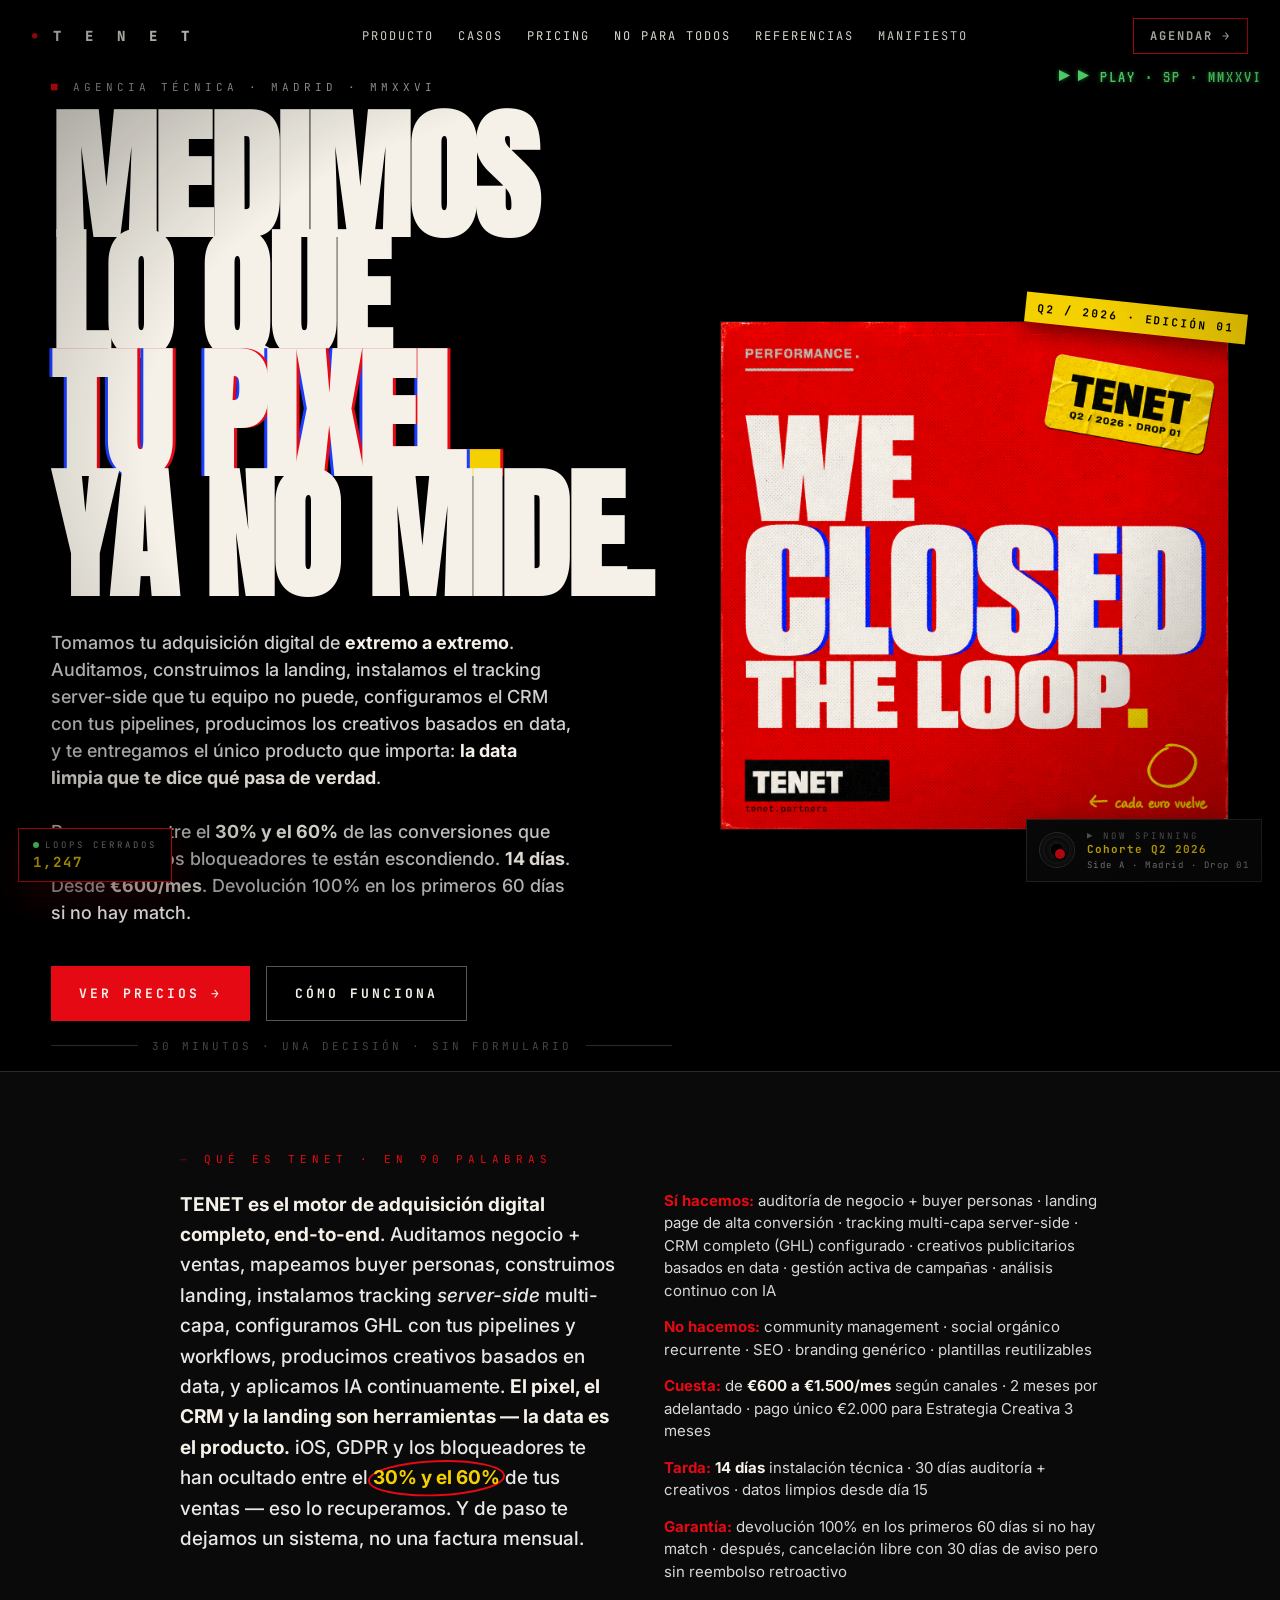
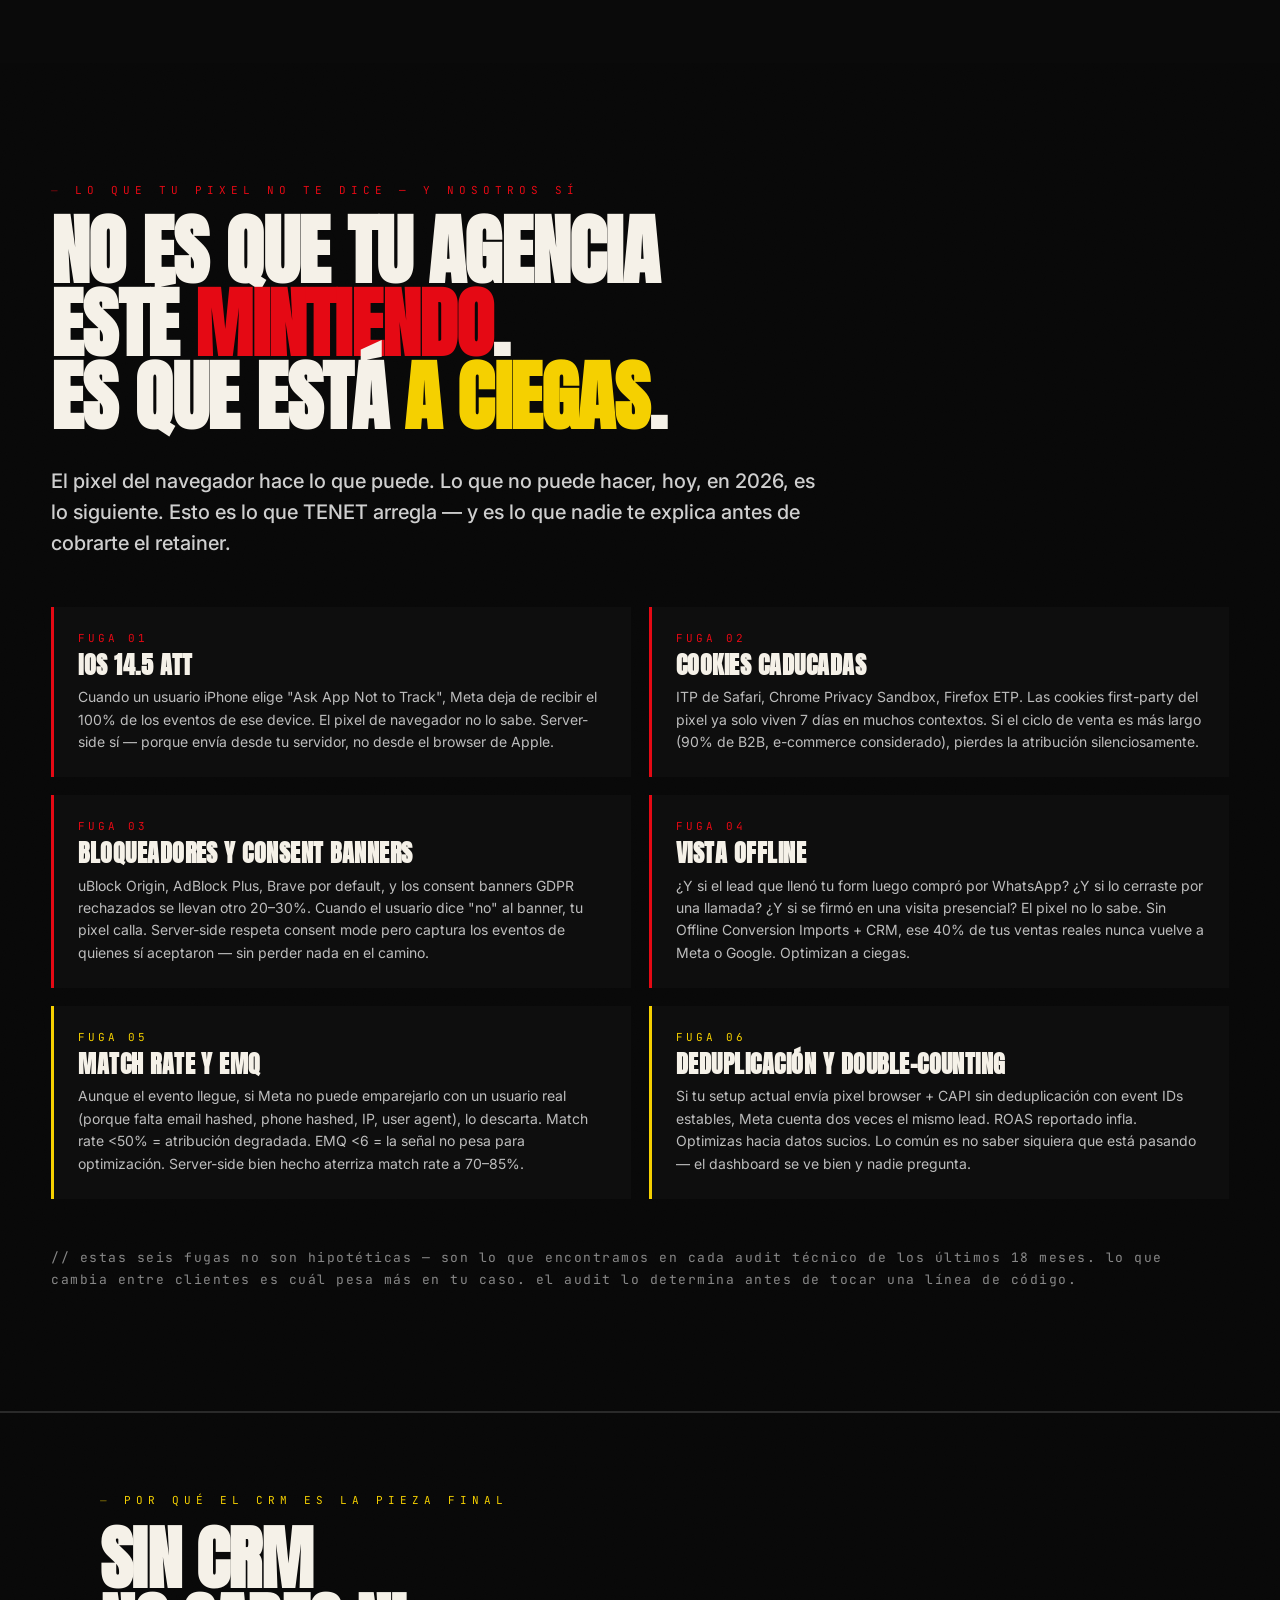
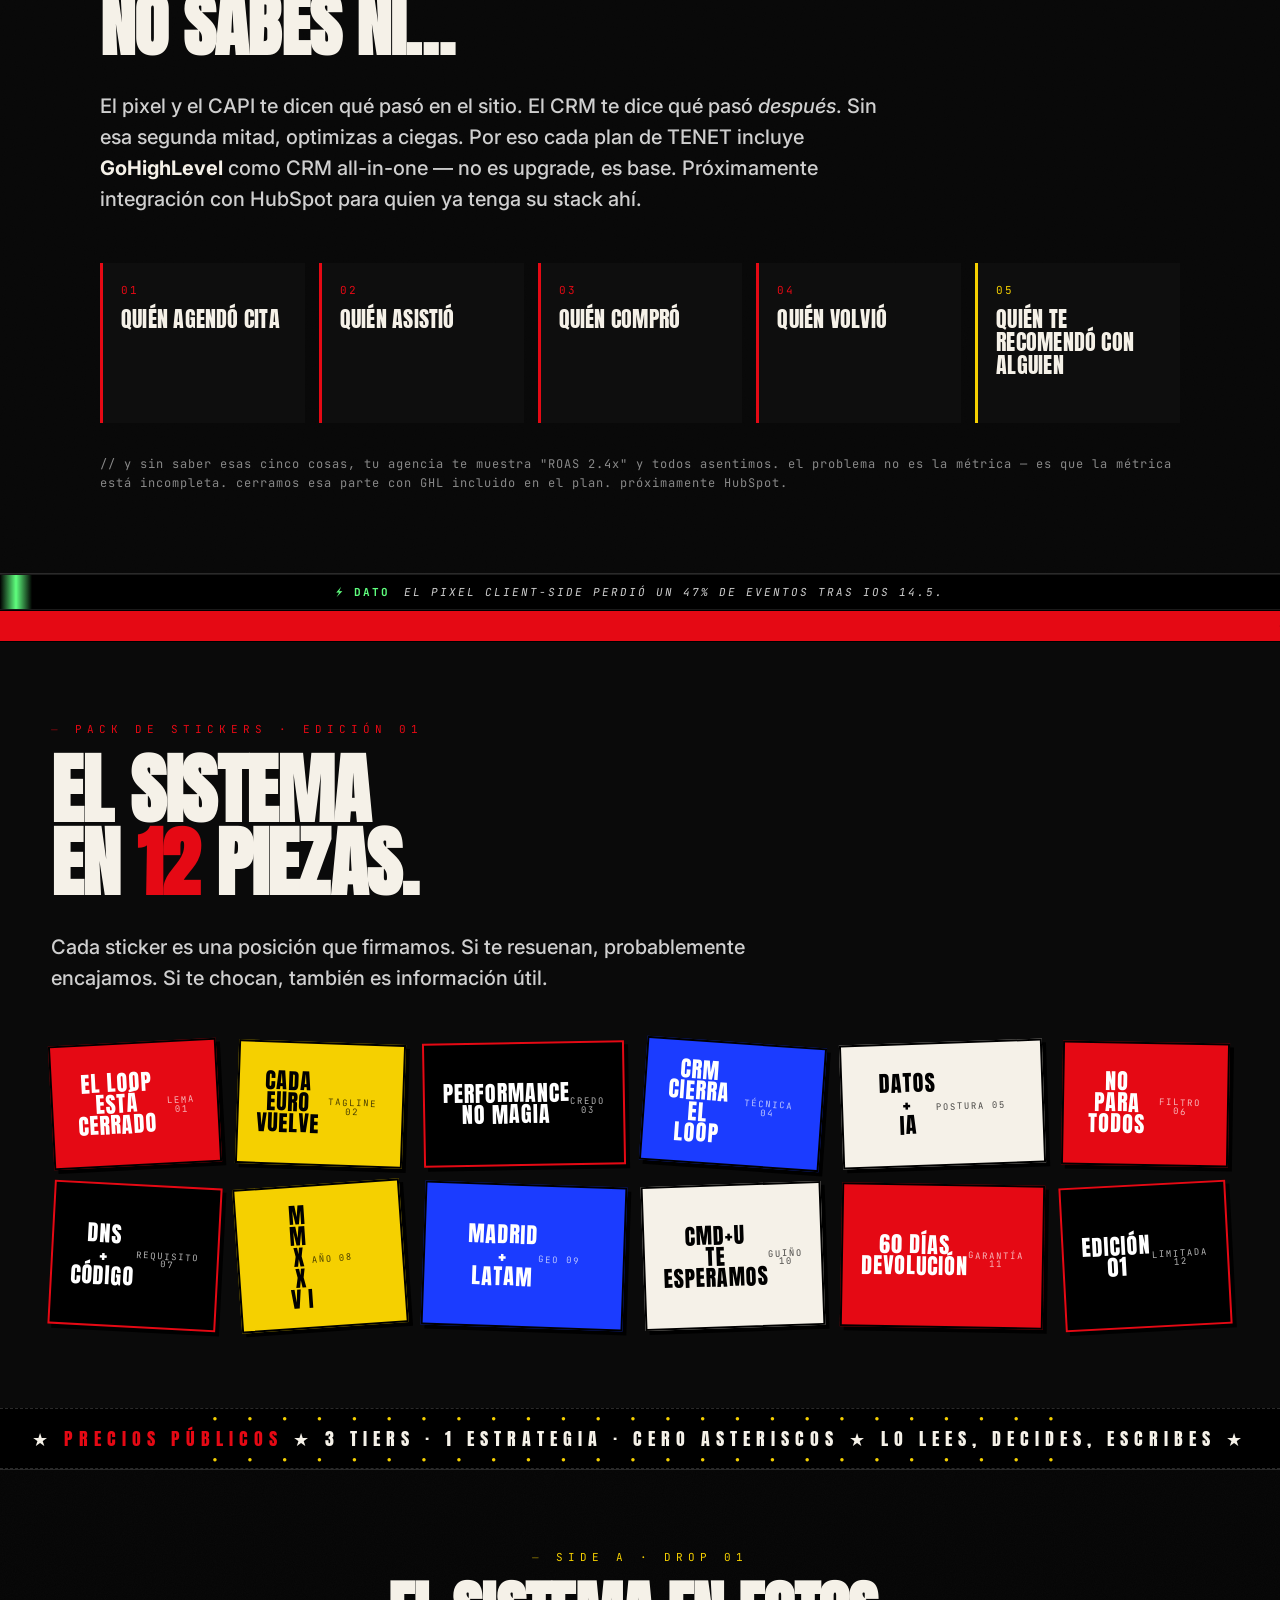
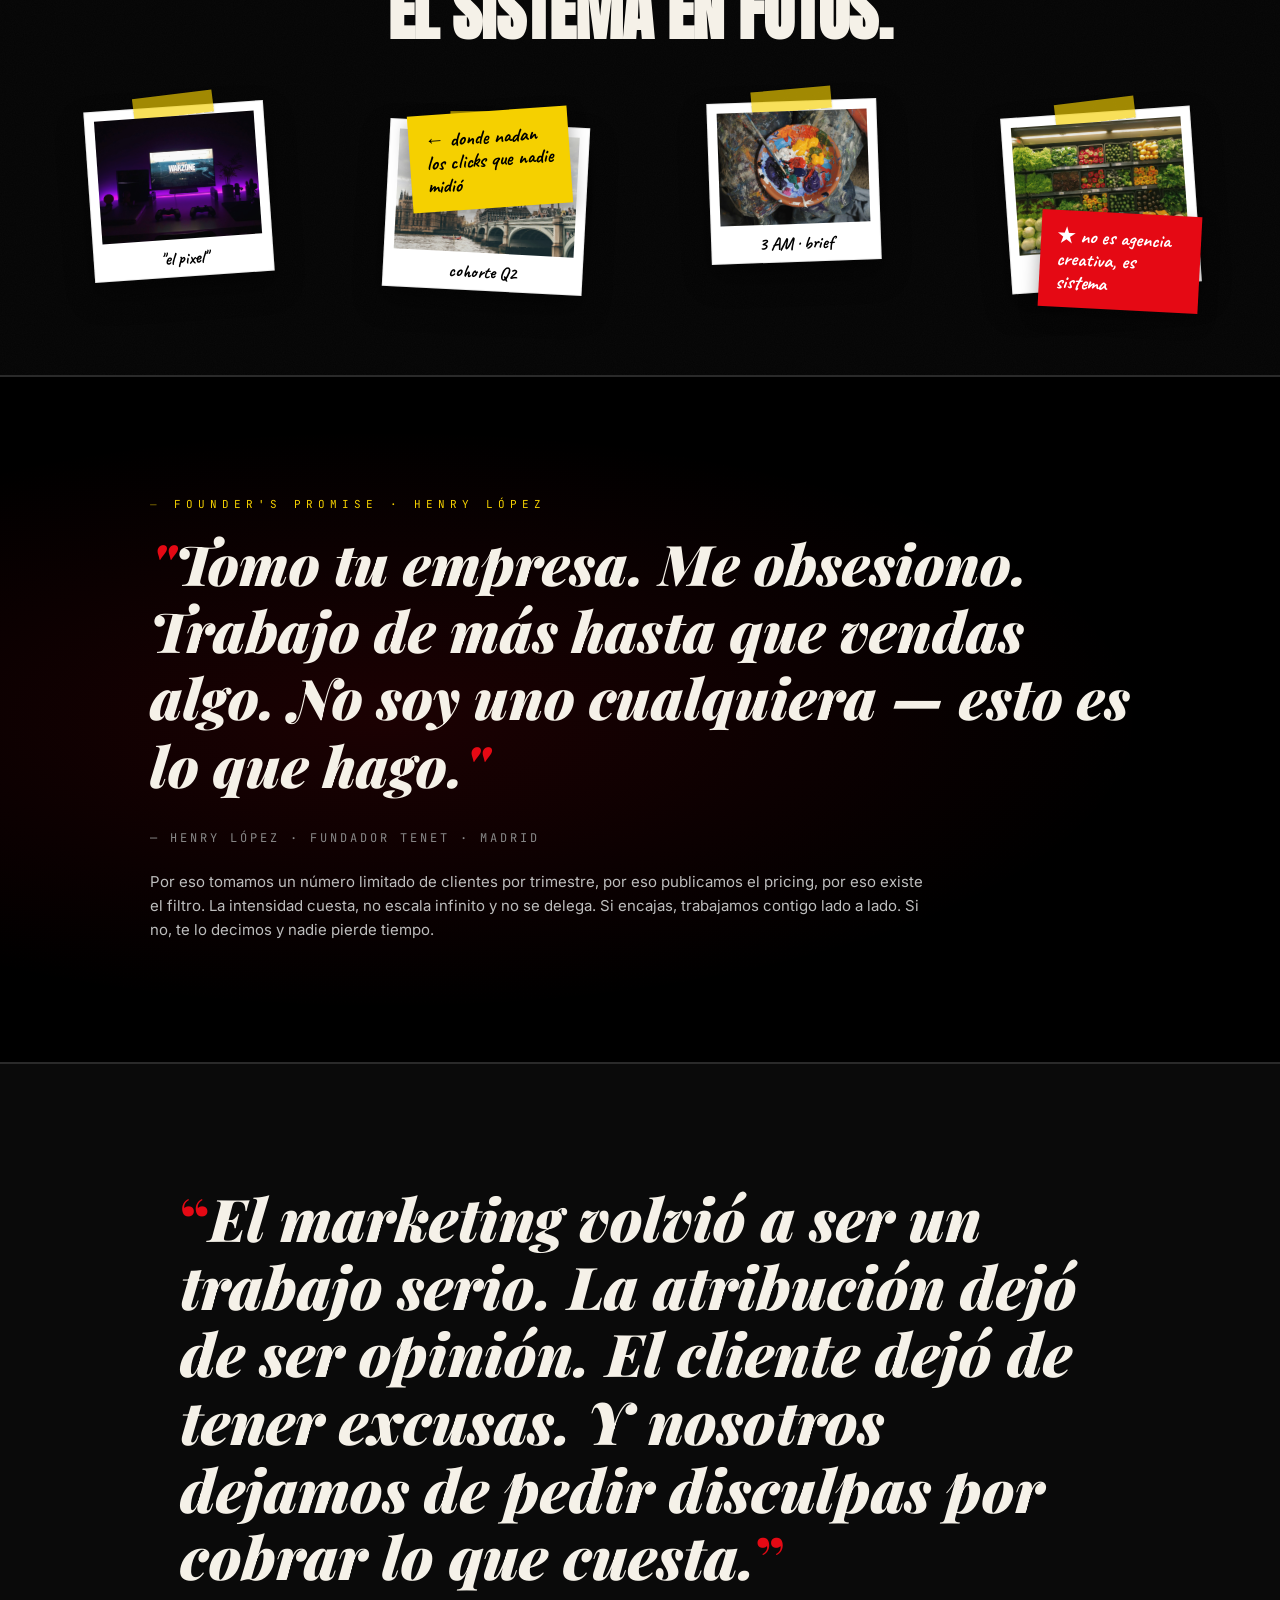
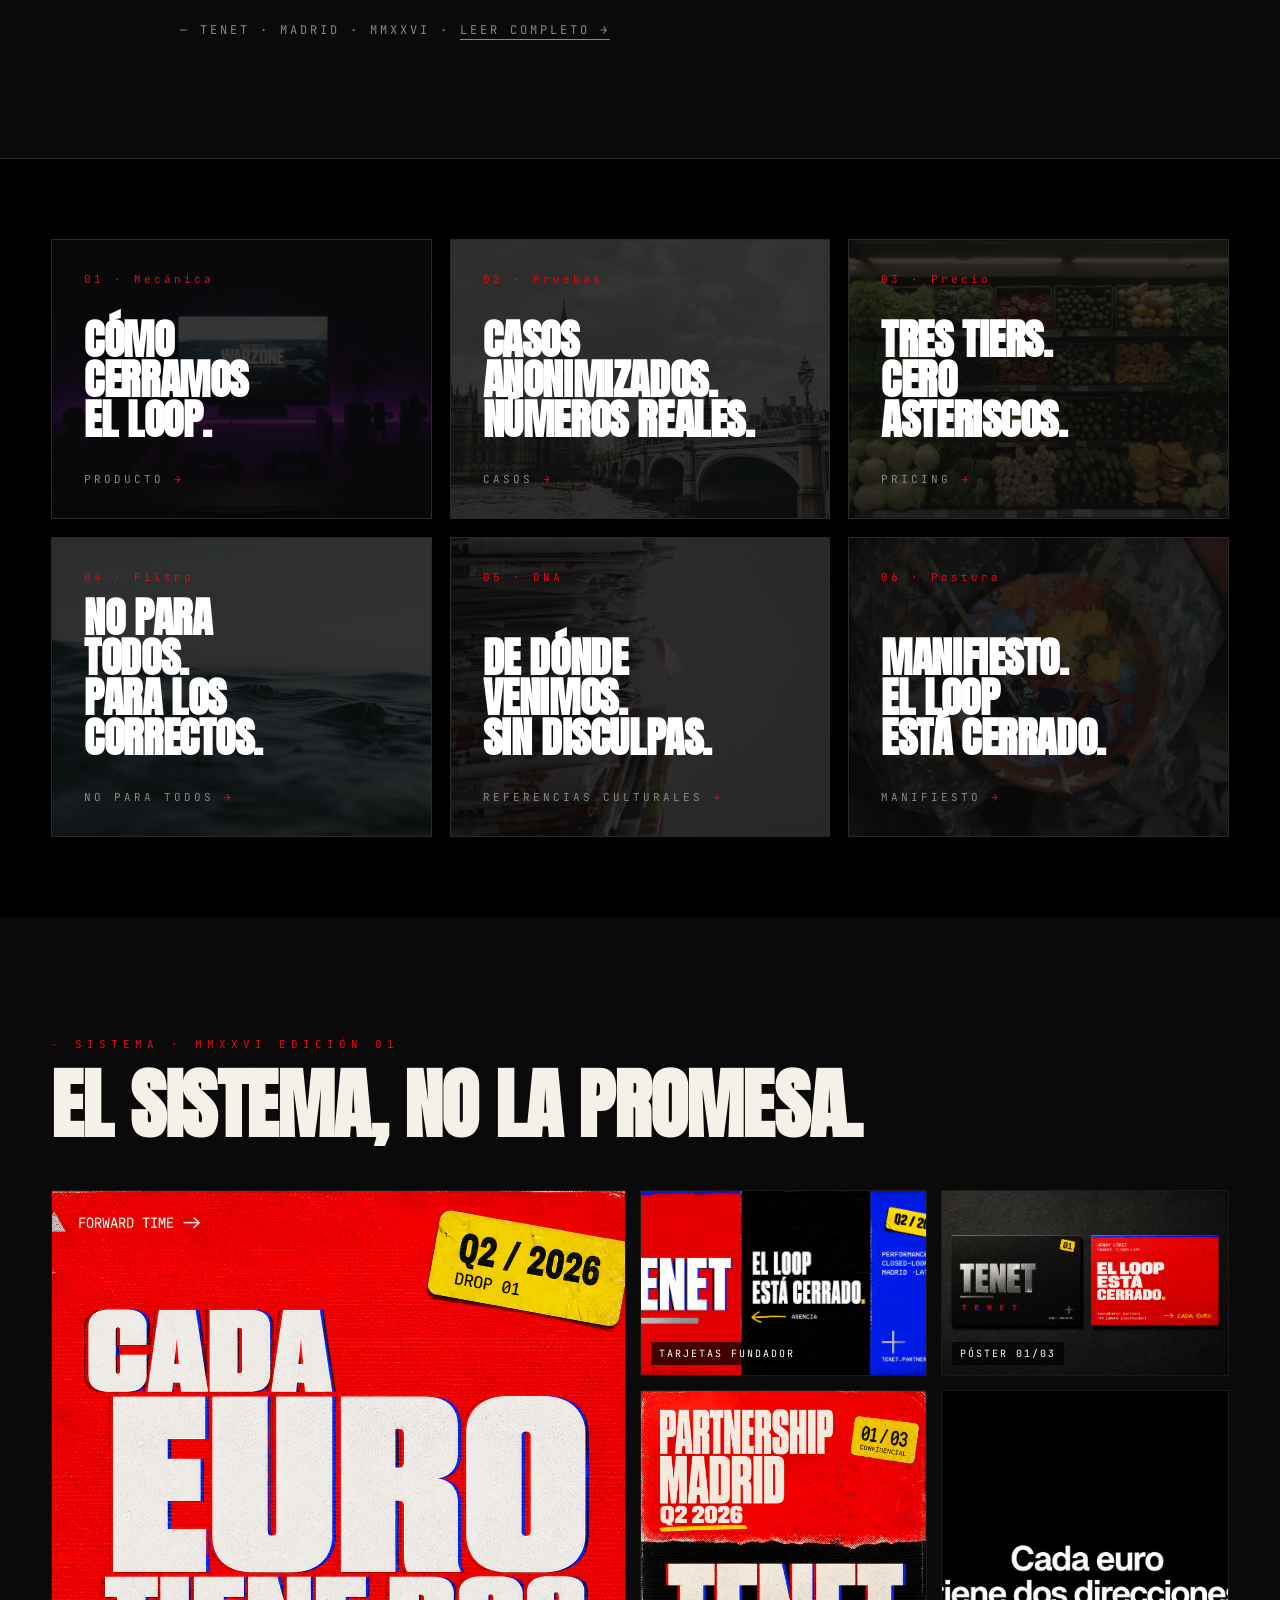
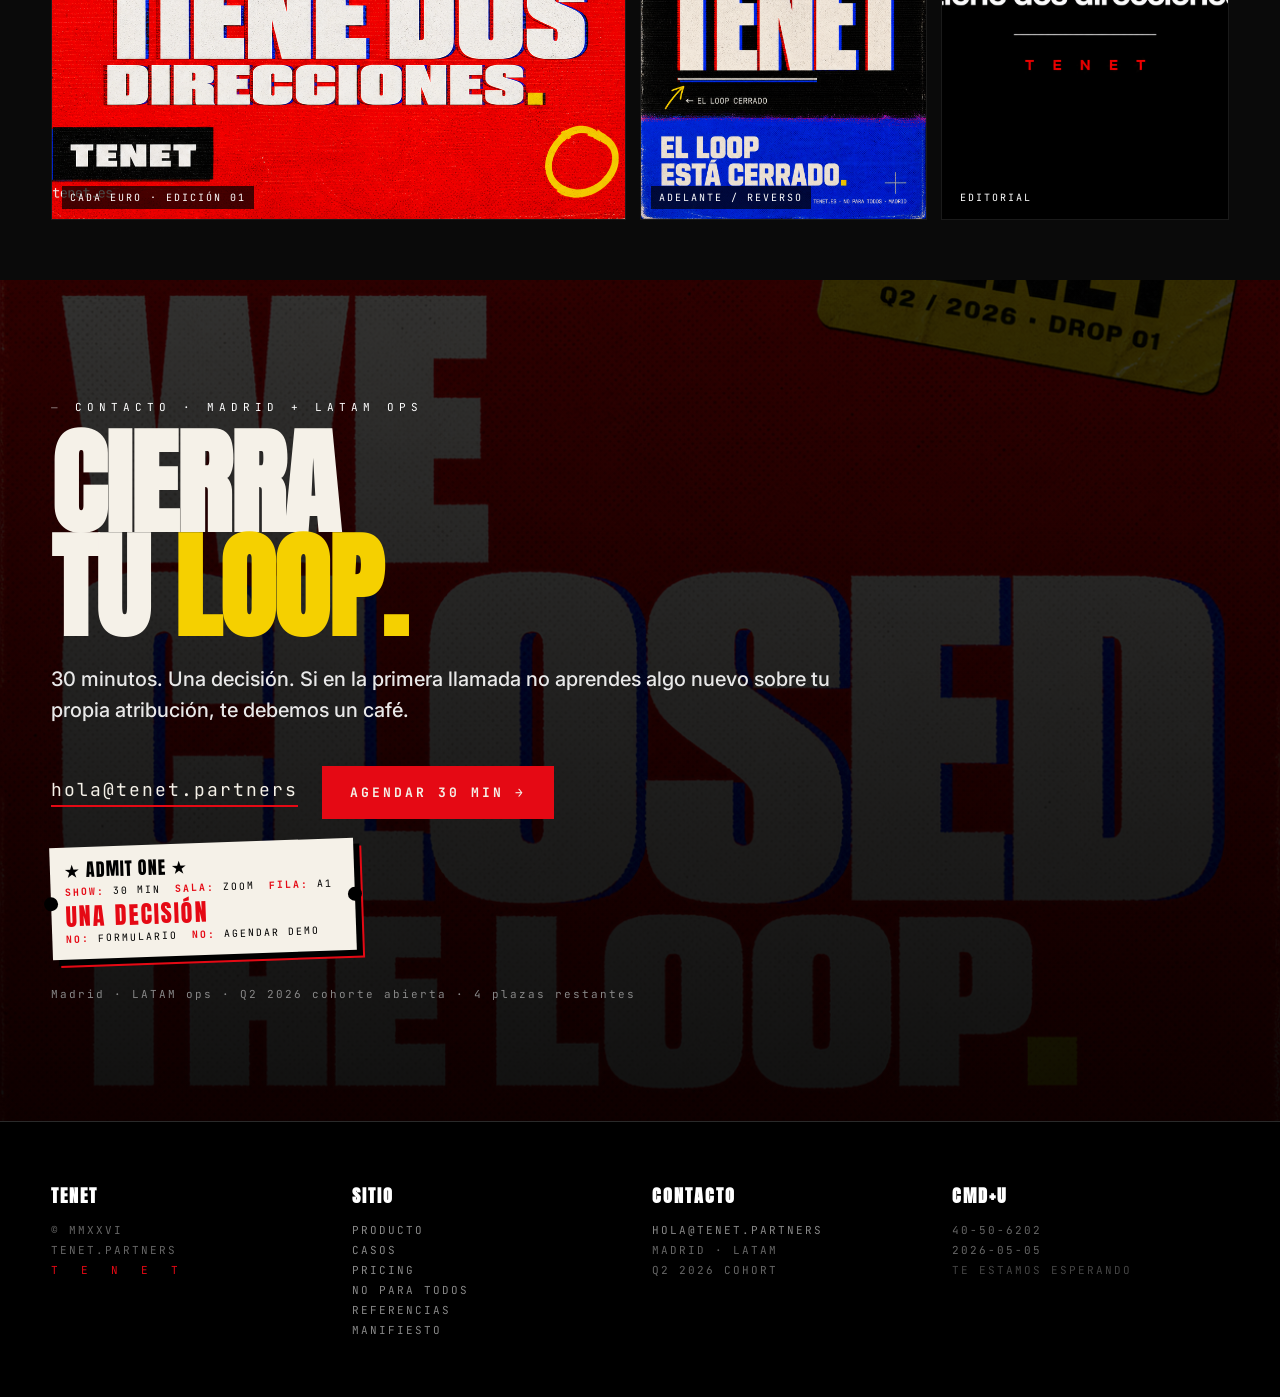
==== index.html @ 10d1af23 "voz de empresa = nosotros (la cita atribuida a Henry sigue en primera persona) Henry: 'the company d" ====
<!doctype html>
<!--
  ╔══════════════════════════════════════════════════════════════════╗
  ║  TENET · MMXXVI · PARTNERSHIP MADRID                             ║
  ║  S A T O R · A R E P O · T E N E T · O P E R A · R O T A S       ║
  ║  Performance marketing con atribución server-side.               ║
  ║  Si estás leyendo esto en view-source, ya entendiste.            ║
  ║  hola@tenet.partners                                             ║
  ╚══════════════════════════════════════════════════════════════════╝
-->
<html lang="es">
<head>
<meta charset="utf-8">
<meta name="viewport" content="width=device-width,initial-scale=1">
<title>TENET — Medimos lo que tu pixel ya no mide. Atribución server-side + CRM.</title>
<meta name="description" content="Agencia técnica de Madrid. Meta CAPI + Google Enhanced Conversions + CRM all-in-one (GoHighLevel incluido) para recuperar el 30-60% de conversiones perdidas. Desde €600/mes. 14 días. Devolución 60 días.">
<meta property="og:title" content="TENET — El loop está cerrado.">
<meta property="og:image" content="assets/img/hero-we-closed-the-loop.png">
<link rel="icon" type="image/svg+xml" href="assets/favicon.svg">
<link rel="stylesheet" href="assets/site.css">
<link rel="preconnect" href="https://fonts.googleapis.com">
<link href="https://fonts.googleapis.com/css2?family=Caveat:wght@700&display=swap" rel="stylesheet">
</head>
<body class="vhs">

<div class="vhs-tag">▶ PLAY · SP · MMXXVI</div>

<nav class="nav">
  <a href="/" class="brand">T E N E T</a>
  <ul>
    <li><a href="producto.html">Producto</a></li>
    <li><a href="casos.html">Casos</a></li>
    <li><a href="pricing.html">Pricing</a></li>
    <li><a href="no-para-todos.html">No para todos</a></li>
    <li><a href="referencias.html">Referencias</a></li>
    <li><a href="manifiesto.html">Manifiesto</a></li>
  </ul>
  <a href="#contacto" class="cta">Agendar →</a>
</nav>

<!-- ─── hero ─── -->
<header class="hero" id="top">
  <div class="stack">
    <div>
      <div class="kick">Agencia técnica · Madrid · MMXXVI</div>
      <h1>
        <span class="word">MEDIMOS</span>
        <span class="word">LO QUE</span>
        <span class="word shift">TU&nbsp;PIXEL<span class="stop">.</span></span>
        <span class="word">YA NO MIDE.</span>
      </h1>
      <p class="promise">
        Tomamos tu adquisición digital de <b>extremo a extremo</b>. Auditamos, construimos la landing, instalamos el tracking server-side que tu equipo no puede, configuramos el CRM con tus pipelines, producimos los creativos basados en data, y te entregamos el único producto que importa: <b>la data limpia que te dice qué pasa de verdad</b>.
        <br><br>
        Recuperas entre el <b>30% y el 60%</b> de las conversiones que iOS, GDPR y los bloqueadores te están escondiendo. <b>14 días</b>. Desde <b>€600/mes</b>. Devolución 100% en los primeros 60 días si no hay match.
      </p>
      <div class="ctaRow">
        <a href="pricing.html" class="btn red">Ver precios →</a>
        <a href="producto.html" class="btn ghost">Cómo funciona</a>
      </div>
      <div class="divider-loop">30 minutos · Una decisión · Sin formulario</div>
    </div>
    <div class="visual">
      <img src="assets/img/hero-we-closed-the-loop.png" alt="WE CLOSED THE LOOP — TENET poster">
      <div class="stamp">Q2 / 2026 · EDICIÓN 01</div>
    </div>
  </div>
</header>

<!-- ─── Qué es TENET (loud + clear) ─── -->
<section style="background:#0a0a0a;padding:80px 32px;border-top:1px solid var(--line)">
  <div class="wrap" style="max-width:920px">
    <div class="eyebrow">Qué es TENET · en 90 palabras</div>
    <div style="display:grid;grid-template-columns:1fr 1fr;gap:48px;margin-top:24px">
      <div>
        <p style="font-size:19px;line-height:1.6;color:#e8e8e8;font-weight:500">
          <strong style="color:var(--bone)">TENET es el motor de adquisición digital completo, end-to-end</strong>. Auditamos negocio + ventas, mapeamos buyer personas, construimos landing, instalamos tracking <em>server-side</em> multi-capa, configuramos GHL con tus pipelines y workflows, producimos creativos basados en data, y aplicamos IA continuamente. <strong style="color:var(--bone)">El pixel, el CRM y la landing son herramientas — la data es el producto.</strong> iOS, GDPR y los bloqueadores te han ocultado entre el <span class="annot"><strong style="color:var(--yellow);position:relative;z-index:2">30% y el 60%</strong><svg viewBox="0 0 200 60" preserveAspectRatio="none"><ellipse cx="100" cy="30" rx="92" ry="22" fill="none" stroke="#E50914" stroke-width="2.5" stroke-dasharray="0,0" style="filter:url(#rough)" transform="rotate(-2 100 30)"/></svg></span> de tus ventas — eso lo recuperamos. Y de paso te dejamos un sistema, no una factura mensual.
        </p>
      </div>
      <div>
        <ul style="list-style:none;display:flex;flex-direction:column;gap:14px;font-size:15px;line-height:1.5;color:#d8d8d8">
          <li><strong style="color:var(--red)">Sí hacemos:</strong> auditoría de negocio + buyer personas · landing page de alta conversión · tracking multi-capa server-side · CRM completo (GHL) configurado · creativos publicitarios basados en data · gestión activa de campañas · análisis continuo con IA</li>
          <li><strong style="color:var(--red)">No hacemos:</strong> community management · social orgánico recurrente · SEO · branding genérico · plantillas reutilizables</li>
          <li><strong style="color:var(--red)">Cuesta:</strong> de <strong style="color:var(--bone)">€600 a €1.500/mes</strong> según canales · 2 meses por adelantado · pago único €2.000 para Estrategia Creativa 3 meses</li>
          <li><strong style="color:var(--red)">Tarda:</strong> <strong style="color:var(--bone)">14 días</strong> instalación técnica · 30 días auditoría + creativos · datos limpios desde día 15</li>
          <li><strong style="color:var(--red)">Garantía:</strong> devolución 100% en los primeros 60 días si no hay match · después, cancelación libre con 30 días de aviso pero sin reembolso retroactivo</li>
        </ul>
      </div>
    </div>
  </div>
</section>

<!-- ─── Lo que tu pixel ya no te dice ─── -->
<section style="background:#0a0a0a;padding:120px 32px;border-bottom:1px solid var(--line);position:relative;overflow:hidden">
  <div style="position:absolute;inset:0;background:url('assets/textures/grain.svg') center/400px;opacity:.4;pointer-events:none"></div>
  <div class="wrap" style="position:relative;z-index:2;max-width:1180px">
    <div class="eyebrow">Lo que tu pixel no te dice — y nosotros sí</div>
    <h2 class="section-title">No es que tu agencia<br>esté <span class="r">mintiendo</span>.<br>Es que está <span class="y">a ciegas</span>.</h2>
    <p class="lede">El pixel del navegador hace lo que puede. Lo que no puede hacer, hoy, en 2026, es lo siguiente. Esto es lo que TENET arregla — y es lo que nadie te explica antes de cobrarte el retainer.</p>

    <div style="display:grid;grid-template-columns:repeat(2,1fr);gap:18px;margin-top:48px">

      <div style="background:#0e0e0e;border-left:3px solid var(--red);padding:24px;display:flex;flex-direction:column;gap:8px">
        <div class="mono" style="font-size:11px;color:var(--red);letter-spacing:3px">FUGA 01</div>
        <h3 style="font-family:'Anton',sans-serif;font-size:24px;text-transform:uppercase;letter-spacing:.02em;line-height:1.05">iOS 14.5 ATT</h3>
        <p style="font-size:14px;line-height:1.6;color:#bdbdbd">Cuando un usuario iPhone elige "Ask App Not to Track", Meta deja de recibir el 100% de los eventos de ese device. El pixel de navegador no lo sabe. Server-side sí — porque envía desde tu servidor, no desde el browser de Apple.</p>
      </div>

      <div style="background:#0e0e0e;border-left:3px solid var(--red);padding:24px;display:flex;flex-direction:column;gap:8px">
        <div class="mono" style="font-size:11px;color:var(--red);letter-spacing:3px">FUGA 02</div>
        <h3 style="font-family:'Anton',sans-serif;font-size:24px;text-transform:uppercase;letter-spacing:.02em;line-height:1.05">Cookies caducadas</h3>
        <p style="font-size:14px;line-height:1.6;color:#bdbdbd">ITP de Safari, Chrome Privacy Sandbox, Firefox ETP. Las cookies first-party del pixel ya solo viven 7 días en muchos contextos. Si el ciclo de venta es más largo (90% de B2B, e-commerce considerado), pierdes la atribución silenciosamente.</p>
      </div>

      <div style="background:#0e0e0e;border-left:3px solid var(--red);padding:24px;display:flex;flex-direction:column;gap:8px">
        <div class="mono" style="font-size:11px;color:var(--red);letter-spacing:3px">FUGA 03</div>
        <h3 style="font-family:'Anton',sans-serif;font-size:24px;text-transform:uppercase;letter-spacing:.02em;line-height:1.05">Bloqueadores y consent banners</h3>
        <p style="font-size:14px;line-height:1.6;color:#bdbdbd">uBlock Origin, AdBlock Plus, Brave por default, y los consent banners GDPR rechazados se llevan otro 20–30%. Cuando el usuario dice "no" al banner, tu pixel calla. Server-side respeta consent mode pero captura los eventos de quienes sí aceptaron — sin perder nada en el camino.</p>
      </div>

      <div style="background:#0e0e0e;border-left:3px solid var(--red);padding:24px;display:flex;flex-direction:column;gap:8px">
        <div class="mono" style="font-size:11px;color:var(--red);letter-spacing:3px">FUGA 04</div>
        <h3 style="font-family:'Anton',sans-serif;font-size:24px;text-transform:uppercase;letter-spacing:.02em;line-height:1.05">Vista offline</h3>
        <p style="font-size:14px;line-height:1.6;color:#bdbdbd">¿Y si el lead que llenó tu form luego compró por WhatsApp? ¿Y si lo cerraste por una llamada? ¿Y si se firmó en una visita presencial? El pixel no lo sabe. Sin Offline Conversion Imports + CRM, ese 40% de tus ventas reales nunca vuelve a Meta o Google. Optimizan a ciegas.</p>
      </div>

      <div style="background:#0e0e0e;border-left:3px solid var(--yellow);padding:24px;display:flex;flex-direction:column;gap:8px">
        <div class="mono" style="font-size:11px;color:var(--yellow);letter-spacing:3px">FUGA 05</div>
        <h3 style="font-family:'Anton',sans-serif;font-size:24px;text-transform:uppercase;letter-spacing:.02em;line-height:1.05">Match rate y EMQ</h3>
        <p style="font-size:14px;line-height:1.6;color:#bdbdbd">Aunque el evento llegue, si Meta no puede emparejarlo con un usuario real (porque falta email hashed, phone hashed, IP, user agent), lo descarta. Match rate &lt;50% = atribución degradada. EMQ &lt;6 = la señal no pesa para optimización. Server-side bien hecho aterriza match rate a 70–85%.</p>
      </div>

      <div style="background:#0e0e0e;border-left:3px solid var(--yellow);padding:24px;display:flex;flex-direction:column;gap:8px">
        <div class="mono" style="font-size:11px;color:var(--yellow);letter-spacing:3px">FUGA 06</div>
        <h3 style="font-family:'Anton',sans-serif;font-size:24px;text-transform:uppercase;letter-spacing:.02em;line-height:1.05">Deduplicación y double-counting</h3>
        <p style="font-size:14px;line-height:1.6;color:#bdbdbd">Si tu setup actual envía pixel browser + CAPI sin deduplicación con event IDs estables, Meta cuenta dos veces el mismo lead. ROAS reportado infla. Optimizas hacia datos sucios. Lo común es no saber siquiera que está pasando — el dashboard se ve bien y nadie pregunta.</p>
      </div>

    </div>

    <p class="mono" style="font-size:13px;color:#888;margin-top:48px;letter-spacing:1.5px;line-height:1.7">// estas seis fugas no son hipotéticas — son lo que encontramos en cada audit técnico de los últimos 18 meses. lo que cambia entre clientes es cuál pesa más en tu caso. el audit lo determina antes de tocar una línea de código.</p>
  </div>
</section>

<!-- ─── Sin CRM no sabes ni... (Henry's 5 questions) ─── -->
<section style="background:#0a0a0a;padding:80px 32px;border-top:1px solid var(--line);border-bottom:1px solid var(--line);position:relative;overflow:hidden">
  <div style="position:absolute;inset:0;background:url('assets/textures/grain.svg') center/400px;opacity:.4;pointer-events:none"></div>
  <div class="wrap" style="position:relative;z-index:2;max-width:1080px">
    <div class="eyebrow" style="color:var(--yellow)">Por qué el CRM es la pieza final</div>
    <h2 class="section-title" style="font-size:clamp(38px,5.5vw,72px)">Sin CRM<br>no sabes ni…</h2>
    <p class="lede" style="margin-bottom:48px">El pixel y el CAPI te dicen qué pasó en el sitio. El CRM te dice qué pasó <em>después</em>. Sin esa segunda mitad, optimizas a ciegas. Por eso cada plan de TENET incluye <strong style="color:var(--bone)">GoHighLevel</strong> como CRM all-in-one — no es upgrade, es base. Próximamente integración con HubSpot para quien ya tenga su stack ahí.</p>

    <div style="display:grid;grid-template-columns:repeat(5,1fr);gap:14px;margin-top:32px">
      <div style="background:#0e0e0e;border-left:3px solid var(--red);padding:20px 18px;display:flex;flex-direction:column;gap:10px;min-height:160px">
        <div class="mono" style="font-size:11px;color:var(--red);letter-spacing:2px">01</div>
        <div style="font-family:'Anton',sans-serif;font-size:22px;text-transform:uppercase;line-height:1.05;letter-spacing:.01em;color:var(--bone)">Quién agendó cita</div>
      </div>
      <div style="background:#0e0e0e;border-left:3px solid var(--red);padding:20px 18px;display:flex;flex-direction:column;gap:10px;min-height:160px">
        <div class="mono" style="font-size:11px;color:var(--red);letter-spacing:2px">02</div>
        <div style="font-family:'Anton',sans-serif;font-size:22px;text-transform:uppercase;line-height:1.05;letter-spacing:.01em;color:var(--bone)">Quién asistió</div>
      </div>
      <div style="background:#0e0e0e;border-left:3px solid var(--red);padding:20px 18px;display:flex;flex-direction:column;gap:10px;min-height:160px">
        <div class="mono" style="font-size:11px;color:var(--red);letter-spacing:2px">03</div>
        <div style="font-family:'Anton',sans-serif;font-size:22px;text-transform:uppercase;line-height:1.05;letter-spacing:.01em;color:var(--bone)">Quién compró</div>
      </div>
      <div style="background:#0e0e0e;border-left:3px solid var(--red);padding:20px 18px;display:flex;flex-direction:column;gap:10px;min-height:160px">
        <div class="mono" style="font-size:11px;color:var(--red);letter-spacing:2px">04</div>
        <div style="font-family:'Anton',sans-serif;font-size:22px;text-transform:uppercase;line-height:1.05;letter-spacing:.01em;color:var(--bone)">Quién volvió</div>
      </div>
      <div style="background:#0e0e0e;border-left:3px solid var(--yellow);padding:20px 18px;display:flex;flex-direction:column;gap:10px;min-height:160px">
        <div class="mono" style="font-size:11px;color:var(--yellow);letter-spacing:2px">05</div>
        <div style="font-family:'Anton',sans-serif;font-size:22px;text-transform:uppercase;line-height:1.05;letter-spacing:.01em;color:var(--bone)">Quién te recomendó con alguien</div>
      </div>
    </div>

    <p class="mono" style="font-size:12px;color:#888;margin-top:32px;letter-spacing:1px;line-height:1.6">// y sin saber esas cinco cosas, tu agencia te muestra "ROAS 2.4x" y todos asentimos. el problema no es la métrica — es que la métrica está incompleta. cerramos esa parte con GHL incluido en el plan. próximamente HubSpot.</p>
  </div>
</section>

<!-- ─── Loading tip strip (Xbox 360) ─── -->
<div class="loadtip">
  <span class="lab">DATO</span>
  <span class="msg" id="loadtip-msg">El pixel client-side perdió un 47% de eventos tras iOS 14.5.</span>
</div>

<!-- ─── ticker ─── -->
<div class="ticker">
  <div class="track">
    <span>El loop está cerrado</span>
    <span>Cada euro tiene dos direcciones</span>
    <span>Sin setup · Sin % · Sin negociación</span>
    <span>Tracking server-side · 14 días</span>
    <span>MMXXVI · Madrid · Edición 01</span>
    <span>Lo tomas o no encajamos</span>
    <span>El loop está cerrado</span>
    <span>Cada euro tiene dos direcciones</span>
  </div>
</div>

<!-- ─── sticker bomb ─── -->
<section class="stickerbomb">
  <div class="wrap">
    <div class="eyebrow">Pack de stickers · Edición 01</div>
    <h2 class="section-title">El sistema<br>en <span class="r">12</span> piezas.</h2>
    <p class="lede" style="margin-bottom:48px">Cada sticker es una posición que firmamos. Si te resuenan, probablemente encajamos. Si te chocan, también es información útil.</p>
    <div class="grid">
      <div class="stk r">EL LOOP<br>ESTÁ CERRADO<small>lema 01</small></div>
      <div class="stk y">CADA<br>EURO<br>VUELVE<small>tagline 02</small></div>
      <div class="stk k">PERFORMANCE<br>NO MAGIA<small>credo 03</small></div>
      <div class="stk b">CRM<br>CIERRA<br>EL LOOP<small>técnica 04</small></div>
      <div class="stk bone">DATOS<br>+<br>IA<small>postura 05</small></div>
      <div class="stk r">NO PARA<br>TODOS<small>filtro 06</small></div>
      <div class="stk k">DNS<br>+<br>CÓDIGO<small>requisito 07</small></div>
      <div class="stk y">M<br>M<br>X<br>X<br>V I<small>año 08</small></div>
      <div class="stk b">MADRID<br>+<br>LATAM<small>geo 09</small></div>
      <div class="stk bone">CMD+U<br>TE<br>ESPERAMOS<small>guiño 10</small></div>
      <div class="stk r">60 DÍAS<br>DEVOLUCIÓN<small>garantía 11</small></div>
      <div class="stk k">EDICIÓN<br>01<small>limitada 12</small></div>
    </div>
  </div>
</section>

<!-- ─── viewer discretion bumper (con marquee lights) ─── -->
<div class="marquee">
  ★  <span class="red">PRECIOS PÚBLICOS</span>  ★  3 TIERS · 1 ESTRATEGIA · CERO ASTERISCOS  ★  LO LEES, DECIDES, ESCRIBES  ★
</div>

<!-- ─── Corkboard (vinyl shop + Big Brother spread) ─── -->
<section class="corkboard">
  <div class="wrap" style="max-width:1280px;margin:0 auto;text-align:center;margin-bottom:48px">
    <div class="eyebrow" style="color:var(--yellow)">Side A · Drop 01</div>
    <h2 class="section-title" style="font-size:clamp(36px,5vw,64px);margin-bottom:0">El sistema en fotos.</h2>
  </div>
  <div class="scatter">
    <div class="p1">
      <div class="polaroid tilt-l">
        <div class="tape"></div>
        <img src="assets/img/crt-static.jpg" alt="CRT static">
        <div class="cap">"el pixel"</div>
      </div>
    </div>
    <div class="p2">
      <div class="polaroid tilt-r">
        <div class="tape"></div>
        <img src="assets/img/empty-pool.jpg" alt="Halfpipe / piscina">
        <div class="cap">cohorte Q2</div>
      </div>
      <div class="post-it pos-1">← donde nadan los clicks que nadie midió</div>
    </div>
    <div class="p3">
      <div class="polaroid tilt-r2">
        <div class="tape"></div>
        <img src="assets/img/diner-night.jpg" alt="Restaurante de carretera">
        <div class="cap">3 AM · brief</div>
      </div>
    </div>
    <div class="p4">
      <div class="polaroid tilt-l">
        <div class="tape"></div>
        <img src="assets/img/convenience-night.jpg" alt="Tienda 24h">
        <div class="cap">side b</div>
      </div>
      <div class="post-it r pos-2">★ no es agencia creativa, es sistema</div>
    </div>
  </div>
</section>

<!-- ─── Founder's Promise (Henry voice, raw) ─── -->
<section style="background:#000;padding:120px 32px;border-top:1px solid var(--line);border-bottom:1px solid var(--line);position:relative;overflow:hidden">
  <div style="position:absolute;inset:0;background:radial-gradient(ellipse at 30% 50%,rgba(229,9,20,.12) 0%,transparent 60%);pointer-events:none"></div>
  <div class="wrap" style="position:relative;z-index:2;max-width:980px">
    <div class="eyebrow" style="color:var(--yellow)">Founder's Promise · Henry López</div>
    <p style="font-family:'Playfair Display',serif;font-style:italic;font-weight:900;font-size:clamp(32px,4.4vw,56px);line-height:1.2;color:var(--bone);margin-top:18px">
      <span style="color:var(--red)">"</span>Tomo tu empresa. Me obsesiono. Trabajo de más hasta que vendas algo. No soy uno cualquiera — esto es lo que hago.<span style="color:var(--red)">"</span>
    </p>
    <div class="mono" style="margin-top:32px;font-size:12px;letter-spacing:3px;color:#888;text-transform:uppercase">— Henry López · Fundador TENET · Madrid</div>
    <p style="margin-top:24px;font-size:15px;line-height:1.6;color:#bdbdbd;max-width:780px">
      Por eso tomamos un número limitado de clientes por trimestre, por eso publicamos el pricing, por eso existe el filtro. La intensidad cuesta, no escala infinito y no se delega. Si encajas, trabajamos contigo lado a lado. Si no, te lo decimos y nadie pierde tiempo.
    </p>
  </div>
</section>

<!-- ─── manifesto teaser ─── -->
<section class="manifesto">
  <div class="wrap">
    <p class="quote">El marketing volvió a ser un trabajo serio. La atribución dejó de ser opinión. El cliente dejó de tener excusas. Y nosotros dejamos de pedir disculpas por cobrar lo que cuesta.</p>
    <div class="sig">— TENET · Madrid · MMXXVI · <a href="manifiesto.html" class="link">leer completo →</a></div>
  </div>
</section>

<!-- ─── nav cards (hub to subpages) ─── -->
<section class="navcards">
  <div class="wrap">
    <a href="producto.html" class="ncard">
      <div class="bg" style="background-image:url('assets/img/crt-static.jpg')"></div>
      <div class="num">01 · Mecánica</div>
      <h3>Cómo<br>cerramos<br>el loop.</h3>
      <div class="arr">Producto</div>
    </a>
    <a href="casos.html" class="ncard">
      <div class="bg" style="background-image:url('assets/img/empty-pool.jpg')"></div>
      <div class="num">02 · Pruebas</div>
      <h3>Casos<br>anonimizados.<br>Números reales.</h3>
      <div class="arr">Casos</div>
    </a>
    <a href="pricing.html" class="ncard">
      <div class="bg" style="background-image:url('assets/img/convenience-night.jpg')"></div>
      <div class="num">03 · Precio</div>
      <h3>Tres tiers.<br>Cero<br>asteriscos.</h3>
      <div class="arr">Pricing</div>
    </a>
    <a href="no-para-todos.html" class="ncard">
      <div class="bg" style="background-image:url('assets/img/parking-fluorescent.jpg')"></div>
      <div class="num">04 · Filtro</div>
      <h3>No para<br>todos.<br>Para los<br>correctos.</h3>
      <div class="arr">No para todos</div>
    </a>
    <a href="referencias.html" class="ncard">
      <div class="bg" style="background-image:url('assets/img/vhs-stack.jpg')"></div>
      <div class="num">05 · DNA</div>
      <h3>De dónde<br>venimos.<br>Sin disculpas.</h3>
      <div class="arr">Referencias culturales</div>
    </a>
    <a href="manifiesto.html" class="ncard">
      <div class="bg" style="background-image:url('assets/img/diner-night.jpg')"></div>
      <div class="num">06 · Postura</div>
      <h3>Manifiesto.<br>El loop<br>está cerrado.</h3>
      <div class="arr">Manifiesto</div>
    </a>
  </div>
</section>

<!-- ─── proof gallery ─── -->
<section class="proof">
  <div class="wrap">
    <div class="eyebrow">Sistema · MMXXVI Edición 01</div>
    <h2 class="section-title">El sistema, no la promesa.</h2>
    <div class="gallery">
      <div class="cell tall"><img src="assets/img/cada-euro-square.png" alt="CADA EURO TIENE DOS DIRECCIONES"><div class="cap">CADA EURO · EDICIÓN 01</div></div>
      <div class="cell"><img src="assets/img/business-cards.png" alt="Tarjetas fundador"><div class="cap">TARJETAS FUNDADOR</div></div>
      <div class="cell"><img src="assets/img/poster-partnership-madrid.png" alt="Pósters partnership Madrid"><div class="cap">PÓSTER 01/03</div></div>
      <div class="cell"><img src="assets/img/quad-loops.png" alt="Cuatro loops"><div class="cap">ADELANTE / REVERSO</div></div>
      <div class="cell"><img src="assets/img/cada-euro-quote.png" alt="Cita cada euro"><div class="cap">EDITORIAL</div></div>
    </div>
  </div>
</section>

<!-- ─── contact ─── -->
<section class="contact" id="contacto">
  <div class="wrap">
    <div class="eyebrow" style="color:#fff">Contacto · Madrid + LATAM ops</div>
    <h2>Cierra<br>tu <span class="y">loop.</span></h2>
    <p class="lede" style="color:#e8e8e8;margin-top:24px">
      30 minutos. Una decisión. Si en la primera llamada no aprendes algo
      nuevo sobre tu propia atribución, te debemos un café.
    </p>
    <div class="row">
      <a href="mailto:hola@tenet.partners?subject=Closed-loop · Madrid&body=Stack actual:%0AGasto mensual ads:%0AAcceso DNS sí/no:%0A" class="mail">hola@tenet.partners</a>
      <a href="#" class="btn red">Agendar 30 min →</a>
    </div>

    <!-- ─── Ticket stub (cinema) ─── -->
    <div class="ticket">
      <div class="head">★ ADMIT ONE ★</div>
      <div class="row">
        <span><b>SHOW:</b> 30 MIN</span>
        <span><b>SALA:</b> ZOOM</span>
        <span><b>FILA:</b> A1</span>
      </div>
      <div class="num" style="margin-top:6px">UNA DECISIÓN</div>
      <div class="row" style="margin-top:4px">
        <span><b>NO:</b> formulario</span>
        <span><b>NO:</b> agendar demo</span>
      </div>
    </div>
    <p class="mono" style="margin-top:32px;font-size:11px;letter-spacing:2px;color:#888">
      Madrid · LATAM ops · Q2 2026 cohorte abierta · 4 plazas restantes
    </p>
  </div>
</section>

<!-- ─── footer ─── -->
<footer>
  <div class="wrap">
    <div class="col">
      <h4>TENET</h4>
      <div>© MMXXVI</div>
      <div>tenet.partners</div>
      <div class="palindrome">T E N E T</div>
    </div>
    <div class="col">
      <h4>Sitio</h4>
      <div><a href="producto.html">Producto</a></div>
      <div><a href="casos.html">Casos</a></div>
      <div><a href="pricing.html">Pricing</a></div>
      <div><a href="no-para-todos.html">No para todos</a></div>
      <div><a href="referencias.html">Referencias</a></div>
      <div><a href="manifiesto.html">Manifiesto</a></div>
    </div>
    <div class="col">
      <h4>Contacto</h4>
      <div><a href="mailto:hola@tenet.partners">hola@tenet.partners</a></div>
      <div>Madrid · LATAM</div>
      <div>Q2 2026 cohort</div>
    </div>
    <div class="col">
      <h4>Cmd+U</h4>
      <div>40-50-6202</div>
      <div>2026-05-05</div>
      <div style="color:#444">te estamos esperando</div>
    </div>
  </div>
</footer>

<div class="counter" id="counter" aria-hidden="true">
  <div class="lab"><span class="pulse"></span>LOOPS CERRADOS</div>
  <div class="num" id="num">1,247</div>
</div>

<!-- ─── NOW SPINNING (vinyl shop) ─── -->
<div class="spinning" aria-hidden="true">
  <div class="disc"></div>
  <div class="meta">
    <div class="lab">▶ NOW SPINNING</div>
    <div class="title">Cohorte Q2 2026</div>
    <div class="sub">Side A · Madrid · Drop 01</div>
  </div>
</div>


<script src="assets/site.js"></script>
</body>
</html>
---- assets/site.css ----
/* TENET — MMXXVI · v2 multi-page
   body: y2k skater grew up · soul: mad men
   no consensus. no setup fees. no negotiation. */

@import url('https://fonts.googleapis.com/css2?family=Anton&family=Archivo+Black&family=Inter:wght@400;500;700;900&family=JetBrains+Mono:wght@400;700&family=Playfair+Display:ital,wght@1,900&family=VT323&display=swap');

:root{
  --red:#E50914;
  --red-deep:#B30710;
  --blue:#1B3CFF;
  --yellow:#F5D000;
  --bone:#F5F1E8;
  --ink:#0A0A0A;
  --ash:#1A1A1A;
  --line:#2A2A2A;
  --green:#5fff7e;
}

*{box-sizing:border-box;margin:0;padding:0}
html,body{background:var(--ink);color:var(--bone);font-family:'Inter',system-ui,sans-serif;-webkit-font-smoothing:antialiased;overflow-x:hidden}
body{
  background-image:url('textures/grain.svg');
  background-size:400px 400px;
  background-blend-mode:overlay;
}
img{max-width:100%;display:block}
a{color:inherit;text-decoration:none}
a.link{border-bottom:1px solid currentColor;padding-bottom:1px}
a.link:hover{color:var(--red)}

/* ─── nav ─── */
.nav{
  position:fixed;top:0;left:0;right:0;z-index:50;
  display:flex;justify-content:space-between;align-items:center;
  padding:18px 32px;
  background:linear-gradient(180deg,rgba(0,0,0,.92),rgba(0,0,0,.55) 70%,transparent);
  backdrop-filter:blur(8px);
  font-family:'JetBrains Mono',monospace;font-size:12px;letter-spacing:2px;text-transform:uppercase;
}
.nav .brand{font-weight:900;letter-spacing:8px;font-size:14px;display:flex;align-items:center;gap:8px}
.nav .brand::before{content:"●";color:var(--red);font-size:9px}
.nav ul{display:flex;gap:24px;list-style:none}
.nav ul a{position:relative;padding:6px 0}
.nav ul a:hover{color:var(--red)}
.nav ul a.current{color:var(--red)}
.nav ul a.current::after{content:"";position:absolute;left:0;right:0;bottom:0;height:2px;background:var(--red)}
.nav .cta{
  border:1px solid var(--red);color:var(--bone);
  padding:9px 16px;font-weight:700;letter-spacing:2px;
  transition:all .15s ease;
}
.nav .cta:hover{background:var(--red);color:var(--bone)}

/* ─── VHS overlay (always-on, low-opacity) ─── */
.vhs::before{
  content:"";position:fixed;inset:0;z-index:99;pointer-events:none;
  background:repeating-linear-gradient(0deg,
    rgba(255,255,255,.025) 0,
    rgba(255,255,255,.025) 1px,
    transparent 1px,
    transparent 3px);
  mix-blend-mode:overlay;
}
.vhs::after{
  content:"";position:fixed;inset:0;z-index:99;pointer-events:none;
  background:radial-gradient(ellipse at center, transparent 55%, rgba(0,0,0,.45) 100%);
}
.vhs-tag{
  position:fixed;top:64px;right:18px;z-index:60;
  font-family:'VT323','JetBrains Mono',monospace;font-size:18px;color:var(--green);
  letter-spacing:2px;text-shadow:0 0 4px rgba(95,255,126,.6);
  display:flex;align-items:center;gap:6px;
}
.vhs-tag::before{content:"▶";animation:bl 1.2s infinite}
@keyframes bl{50%{opacity:0}}

/* ─── ticker ─── */
.ticker{
  background:var(--red);color:var(--bone);
  font-family:'JetBrains Mono',monospace;font-size:11px;letter-spacing:3px;text-transform:uppercase;
  padding:8px 0;overflow:hidden;white-space:nowrap;
  border-bottom:1px solid #000;border-top:1px solid #000;
}
.ticker .track{display:inline-block;animation:tk 38s linear infinite;padding-left:100%}
.ticker .track span{margin-right:48px}
.ticker .track span::before{content:"●  ";color:#000}
@keyframes tk{from{transform:translateX(0)}to{transform:translateX(-100%)}}

/* ─── hero ─── */
.hero{
  min-height:100vh;
  position:relative;display:flex;align-items:center;justify-content:center;
  background:#000;
  overflow:hidden;padding-top:80px;
}
.hero .stack{
  display:grid;grid-template-columns:1.1fr .9fr;gap:48px;
  width:min(1400px,92vw);align-items:center;
}
.hero h1{
  font-family:'Anton','Archivo Black',sans-serif;
  font-size:clamp(64px,11vw,168px);line-height:.85;
  text-transform:uppercase;letter-spacing:-.02em;
  position:relative;
}
.hero h1 .word{display:block}
.hero h1 .word.shift{color:var(--bone);text-shadow:3px 0 0 var(--red),-3px 0 0 var(--blue);}
.hero h1 .stop{color:var(--yellow)}
.hero .kick{
  font-family:'JetBrains Mono',monospace;font-size:11px;letter-spacing:4px;
  text-transform:uppercase;color:#999;margin-bottom:24px;
}
.hero .kick::before{content:'■  ';color:var(--red)}
.hero .promise{
  font-family:'Inter',sans-serif;font-weight:500;font-size:18px;line-height:1.5;
  color:#cfcfcf;max-width:520px;margin-top:32px;
}
.hero .promise b{color:var(--bone);font-weight:700}
.hero .ctaRow{display:flex;gap:16px;margin-top:40px;flex-wrap:wrap}
.btn{
  display:inline-flex;align-items:center;gap:10px;
  padding:18px 28px;font-family:'JetBrains Mono',monospace;
  font-size:13px;letter-spacing:3px;text-transform:uppercase;font-weight:700;
  cursor:pointer;border:none;
}
.btn.red{background:var(--red);color:var(--bone)}
.btn.red:hover{background:var(--red-deep)}
.btn.ghost{background:transparent;color:var(--bone);border:1px solid #555}
.btn.ghost:hover{border-color:var(--bone)}
.btn.yellow{background:var(--yellow);color:#000}
.btn.yellow:hover{background:#fff}
.hero .visual{position:relative}
.hero .visual img{width:100%;border:1px solid #1c1c1c;filter:saturate(1.05)}
.hero .stamp{
  position:absolute;top:-18px;right:-18px;
  background:var(--yellow);color:#000;
  font-family:'JetBrains Mono',monospace;font-weight:700;
  font-size:11px;letter-spacing:2px;padding:8px 12px;
  transform:rotate(6deg);box-shadow:0 8px 20px rgba(0,0,0,.45);
}

/* ─── parental advisory plate (original — NOT the RIAA mark) ─── */
.advisory{
  display:inline-block;background:#000;color:#fff;
  border:2px solid #fff;padding:8px 14px;
  font-family:'Anton',sans-serif;line-height:.95;letter-spacing:1px;
  text-transform:uppercase;
}
.advisory .top{font-size:14px}
.advisory .mid{font-size:22px;color:var(--red);margin:2px 0}
.advisory .bot{font-size:9px;color:#aaa;letter-spacing:2px}

/* ─── viewer-discretion bar ─── */
.discretion{
  background:#000;color:#fff;text-align:center;padding:14px 18px;
  font-family:'VT323',monospace;font-size:18px;letter-spacing:3px;
  border-top:2px solid var(--red);border-bottom:2px solid var(--red);
}
.discretion .red{color:var(--red)}

/* ─── sticker bomb ─── */
.stickerbomb{
  position:relative;background:#0a0a0a;padding:80px 32px;overflow:hidden;
}
.stickerbomb .grid{display:grid;grid-template-columns:repeat(6,1fr);gap:18px;max-width:1280px;margin:0 auto}
.stk{
  position:relative;padding:18px;display:flex;align-items:center;justify-content:center;
  font-family:'Anton',sans-serif;text-transform:uppercase;letter-spacing:1px;
  text-align:center;line-height:.95;border:2px solid #000;
  box-shadow:4px 4px 0 #000;cursor:default;
  transition:transform .15s ease;
  min-height:120px;font-size:22px;
}
.stk:hover{transform:rotate(0)!important;scale:1.04}
.stk.r{background:var(--red);color:#fff}
.stk.y{background:var(--yellow);color:#000}
.stk.b{background:var(--blue);color:#fff}
.stk.k{background:#000;color:#fff;border-color:var(--red)}
.stk.bone{background:var(--bone);color:#000}
.stk:nth-child(1){transform:rotate(-3deg)}
.stk:nth-child(2){transform:rotate(2deg)}
.stk:nth-child(3){transform:rotate(-1deg)}
.stk:nth-child(4){transform:rotate(4deg)}
.stk:nth-child(5){transform:rotate(-2deg)}
.stk:nth-child(6){transform:rotate(1deg)}
.stk:nth-child(7){transform:rotate(3deg)}
.stk:nth-child(8){transform:rotate(-4deg)}
.stk:nth-child(9){transform:rotate(2deg)}
.stk:nth-child(10){transform:rotate(-2deg)}
.stk:nth-child(11){transform:rotate(1deg)}
.stk:nth-child(12){transform:rotate(-3deg)}
.stk small{display:block;font-family:'JetBrains Mono',monospace;font-size:9px;letter-spacing:2px;margin-top:6px;opacity:.7}

/* ─── section base ─── */
section{padding:120px 32px;position:relative}
.wrap{width:min(1280px,92vw);margin:0 auto}
.eyebrow{
  font-family:'JetBrains Mono',monospace;font-size:11px;letter-spacing:5px;
  text-transform:uppercase;color:var(--red);margin-bottom:18px;
}
.eyebrow::before{content:'⏤  '}
h2.section-title{
  font-family:'Anton',sans-serif;font-size:clamp(40px,6vw,84px);line-height:.95;
  text-transform:uppercase;letter-spacing:-.01em;margin-bottom:32px;
}
h2.section-title .y{color:var(--yellow)}
h2.section-title .r{color:var(--red)}
.lede{font-size:20px;line-height:1.55;color:#cfcfcf;max-width:780px;font-weight:500}

/* ─── page header (non-home pages) ─── */
.pagehead{
  padding:160px 32px 80px;background:#000;border-bottom:1px solid var(--line);
  position:relative;overflow:hidden;
}
.pagehead::before{
  content:"";position:absolute;inset:0;
  background:url('img/crt-static.jpg') center/cover;
  opacity:.18;mix-blend-mode:screen;
}
.pagehead .wrap{position:relative;z-index:2}
.pagehead .crumbs{
  font-family:'JetBrains Mono',monospace;font-size:11px;letter-spacing:3px;
  color:#777;text-transform:uppercase;margin-bottom:24px;
}
.pagehead .crumbs span{color:var(--red)}
.pagehead h1{
  font-family:'Anton',sans-serif;font-size:clamp(56px,9vw,140px);
  text-transform:uppercase;line-height:.9;letter-spacing:-.01em;margin-bottom:24px;
}
.pagehead h1 .y{color:var(--yellow)}
.pagehead h1 .r{color:var(--red)}
.pagehead h1 .shift{text-shadow:2px 0 0 var(--red),-2px 0 0 var(--blue)}
.pagehead p{color:#bdbdbd;max-width:780px;font-size:18px;line-height:1.55}

/* ─── problem (riso paper) ─── */
.problem{background:#f5f1e8;color:#0a0a0a;}
.problem::before{
  content:"";position:absolute;inset:0;background:url('textures/paper.svg') center/600px 600px;opacity:.35;pointer-events:none;
}
.problem .wrap{position:relative;z-index:2}
.problem .eyebrow{color:var(--red)}
.problem h2.section-title{color:#000}
.problem .lede{color:#222}
.numbers{display:grid;grid-template-columns:repeat(3,1fr);gap:32px;margin-top:64px}
.numbers .n{padding:24px 0;border-top:2px solid #000}
.numbers .n .big{font-family:'Anton',sans-serif;font-size:96px;line-height:1;color:var(--red)}
.numbers .n .lab{font-family:'JetBrains Mono',monospace;font-size:11px;letter-spacing:2px;text-transform:uppercase;margin-top:14px;color:#000}
.numbers .n .src{font-size:11px;color:#666;margin-top:8px;font-style:italic}

/* ─── product (mechanic) ─── */
.product{background:#0a0a0a}
.product .grid{display:grid;grid-template-columns:1fr 1fr;gap:64px;margin-top:64px;align-items:start}
.steps{display:flex;flex-direction:column;gap:0}
.step{
  padding:28px 0;border-top:1px solid var(--line);
  display:grid;grid-template-columns:60px 1fr;gap:20px;align-items:start;
}
.step:last-child{border-bottom:1px solid var(--line)}
.step .num{
  font-family:'JetBrains Mono',monospace;font-size:13px;letter-spacing:2px;color:var(--red);
  padding-top:6px;
}
.step h3{font-family:'Anton',sans-serif;font-size:28px;text-transform:uppercase;letter-spacing:.02em;line-height:1;margin-bottom:10px}
.step p{color:#bdbdbd;line-height:1.6;font-size:15px}
.step .tag{display:inline-block;font-family:'JetBrains Mono',monospace;font-size:10px;letter-spacing:2px;color:var(--yellow);margin-top:8px}

.terminal{
  background:#000;border:1px solid #1f3a1f;padding:24px;font-family:'JetBrains Mono',monospace;font-size:13px;color:var(--green);line-height:1.7;
  position:relative;border-radius:2px;
  box-shadow:inset 0 0 60px rgba(95,255,126,.07);
}
.terminal::before{content:"● ● ●";position:absolute;top:8px;left:14px;color:#333;font-size:10px;letter-spacing:6px}
.terminal .body{padding-top:18px}
.terminal .prompt{color:var(--green)}
.terminal .prompt::before{content:"$ ";color:#888}
.terminal .out{color:#a8a8a8}
.terminal .ok{color:var(--yellow)}
.terminal .closed{color:var(--red);font-weight:700}

/* ─── THPS2 menu ─── */
.thps{
  background:#000;padding:120px 32px;position:relative;overflow:hidden;
  background-image:url('img/skate-halfpipe.jpg');
  background-size:cover;background-position:center;background-blend-mode:multiply;
  background-color:rgba(0,0,0,.7);
}
.thps::after{
  content:"";position:absolute;inset:0;background:linear-gradient(180deg,rgba(0,0,0,.6),rgba(0,0,0,.85));z-index:1;
}
.thps .wrap{position:relative;z-index:2}
.thps .lvl{
  font-family:'VT323',monospace;font-size:22px;color:var(--yellow);letter-spacing:3px;
  text-transform:uppercase;margin-bottom:8px;
}
.thps h2{
  font-family:'Anton',sans-serif;font-size:clamp(48px,7vw,100px);
  text-transform:uppercase;color:#fff;line-height:.95;letter-spacing:-.01em;margin-bottom:8px;
}
.thps .timer{
  font-family:'VT323',monospace;font-size:48px;color:var(--red);letter-spacing:4px;
}
.thps .goals{
  margin-top:48px;display:grid;grid-template-columns:1fr;gap:14px;max-width:680px;
}
.thps .goal{
  display:flex;justify-content:space-between;align-items:center;
  background:rgba(0,0,0,.55);border-left:4px solid var(--yellow);
  padding:18px 22px;font-family:'VT323',monospace;font-size:24px;letter-spacing:2px;
  color:#fff;
}
.thps .goal.done{border-left-color:var(--green);color:var(--green);text-decoration:line-through;opacity:.7}
.thps .goal .x{font-family:'JetBrains Mono',monospace;font-size:11px;letter-spacing:2px;color:#999}
.thps .goal.done .x{color:var(--green)}

/* ─── pricing ─── */
.pricing{
  background:var(--red);color:var(--bone);
  background-image:url('textures/grain.svg');
  background-size:400px 400px;background-blend-mode:multiply;
}
.pricing h2.section-title{color:#fff}
.pricing .eyebrow{color:#000}
.pricing .lede{color:#fff;opacity:.92}
.tiers{display:grid;grid-template-columns:repeat(3,1fr);gap:24px;margin-top:64px}
.tier{
  background:#0a0a0a;border:1px solid #000;padding:32px;display:flex;flex-direction:column;gap:16px;
  position:relative;transition:transform .15s ease;
}
.tier:hover{transform:translateY(-4px)}
.tier .label{font-family:'JetBrains Mono',monospace;font-size:11px;letter-spacing:3px;color:var(--yellow);text-transform:uppercase}
.tier h3{font-family:'Anton',sans-serif;font-size:42px;text-transform:uppercase;letter-spacing:.01em;line-height:1}
.tier .price{font-family:'Anton',sans-serif;font-size:64px;line-height:1;color:var(--bone)}
.tier .price small{font-size:14px;font-family:'JetBrains Mono',monospace;letter-spacing:2px;color:#888;display:block;margin-top:6px}
.tier ul{list-style:none;display:flex;flex-direction:column;gap:10px;margin-top:8px;font-size:14px;color:#cfcfcf}
.tier ul li::before{content:"→ ";color:var(--red)}
.tier .ribbon{
  position:absolute;top:-12px;right:18px;background:var(--yellow);color:#000;
  font-family:'JetBrains Mono',monospace;font-size:10px;font-weight:700;letter-spacing:2px;
  padding:6px 10px;transform:rotate(3deg);
}
.terms{
  margin-top:48px;display:grid;grid-template-columns:repeat(4,1fr);gap:18px;
  font-family:'JetBrains Mono',monospace;font-size:11px;letter-spacing:1.5px;text-transform:uppercase;
}
.terms div{padding:14px;background:rgba(0,0,0,.4);border-left:3px solid #000}

/* ─── filter ─── */
.filter{background:#0a0a0a}
.filter .grid{display:grid;grid-template-columns:1fr 1fr;gap:64px;margin-top:48px}
.kill,.keep{padding:28px;border:1px solid var(--line)}
.kill{background:#120606;border-color:#3a0a0a}
.keep{background:#06120a;border-color:#0a3a1f}
.kill h3,.keep h3{font-family:'Anton',sans-serif;font-size:32px;text-transform:uppercase;margin-bottom:18px;letter-spacing:.02em}
.kill h3{color:var(--red)}
.keep h3{color:var(--green)}
.kill ul,.keep ul{list-style:none;display:flex;flex-direction:column;gap:12px}
.kill li,.keep li{font-size:15px;line-height:1.5;padding-left:24px;position:relative;color:#d0d0d0}
.kill li::before{content:"✕";position:absolute;left:0;color:var(--red);font-weight:700}
.keep li::before{content:"✓";position:absolute;left:0;color:var(--green);font-weight:700}

/* ─── proof gallery ─── */
.proof{background:#0a0a0a;padding-bottom:60px}
.gallery{
  display:grid;grid-template-columns:2fr 1fr 1fr;grid-template-rows:auto auto;gap:14px;margin-top:48px;
}
.gallery .cell{position:relative;overflow:hidden;border:1px solid #1a1a1a;background:#000}
.gallery .cell img{width:100%;height:100%;object-fit:cover;display:block;filter:saturate(1.1)}
.gallery .cell.tall{grid-row:span 2}
.gallery .cap{position:absolute;bottom:10px;left:10px;font-family:'JetBrains Mono',monospace;font-size:10px;letter-spacing:2px;color:#fff;background:rgba(0,0,0,.7);padding:5px 8px;text-transform:uppercase}

/* ─── manifesto (mad men soul) ─── */
.manifesto{background:#0a0a0a;border-top:1px solid var(--line);border-bottom:1px solid var(--line)}
.manifesto .wrap{max-width:920px}
.manifesto .quote{
  font-family:'Playfair Display',serif;font-style:italic;font-weight:900;
  font-size:clamp(34px,4.6vw,64px);line-height:1.15;color:var(--bone);
}
.manifesto .quote::before,.manifesto .quote::after{content:"“";color:var(--red);font-style:normal}
.manifesto .quote::after{content:"”"}
.manifesto .sig{margin-top:32px;font-family:'JetBrains Mono',monospace;font-size:12px;letter-spacing:3px;color:#888;text-transform:uppercase}

/* ─── nav-cards (between sections, links to other pages) ─── */
.navcards{background:#000;padding:80px 32px}
.navcards .wrap{display:grid;grid-template-columns:repeat(3,1fr);gap:18px}
.ncard{
  position:relative;overflow:hidden;border:1px solid var(--line);
  display:block;padding:32px;min-height:280px;
  background:#0a0a0a;color:#fff;
  transition:transform .2s ease, border-color .2s ease;
}
.ncard:hover{transform:translateY(-4px);border-color:var(--red)}
.ncard .bg{position:absolute;inset:0;opacity:.18;background-size:cover;background-position:center;filter:grayscale(.4) saturate(1.1)}
.ncard:hover .bg{opacity:.32}
.ncard .num{position:relative;z-index:2;font-family:'JetBrains Mono',monospace;font-size:11px;letter-spacing:3px;color:var(--red)}
.ncard h3{position:relative;z-index:2;margin-top:auto;font-family:'Anton',sans-serif;font-size:42px;text-transform:uppercase;line-height:.95;letter-spacing:-.01em}
.ncard .arr{position:relative;z-index:2;font-family:'JetBrains Mono',monospace;font-size:11px;color:#888;letter-spacing:3px;margin-top:18px;text-transform:uppercase}
.ncard .arr::after{content:" →";color:var(--red)}
.ncard{display:flex;flex-direction:column;gap:14px}

/* ─── references / DNA grid ─── */
.dna{background:#0a0a0a}
.dna .grid{display:grid;grid-template-columns:repeat(3,1fr);gap:18px;margin-top:48px}
.dna .ref{
  border:1px solid var(--line);background:#0e0e0e;padding:24px;
  display:flex;flex-direction:column;gap:8px;position:relative;
}
.dna .ref .yr{font-family:'JetBrains Mono',monospace;font-size:11px;color:var(--yellow);letter-spacing:3px}
.dna .ref h3{font-family:'Anton',sans-serif;font-size:24px;text-transform:uppercase;letter-spacing:.02em;line-height:1.05}
.dna .ref .med{font-family:'JetBrains Mono',monospace;font-size:10px;color:#888;letter-spacing:2px;text-transform:uppercase}
.dna .ref p{font-size:14px;line-height:1.55;color:#bdbdbd;margin-top:6px}
.dna .ref .tag{
  position:absolute;top:14px;right:14px;
  font-family:'JetBrains Mono',monospace;font-size:9px;letter-spacing:2px;color:#666;text-transform:uppercase;
}

/* ─── magazine cover ─── */
.zine{
  background:var(--bone);color:#000;padding:80px 32px;position:relative;overflow:hidden;
}
.zine::before{content:"";position:absolute;inset:0;background:url('textures/paper.svg') center/600px 600px;opacity:.5;pointer-events:none}
.zine .wrap{position:relative;z-index:2;display:grid;grid-template-columns:1fr 1fr;gap:48px;align-items:center}
.zine .cover{
  background:var(--red);color:#fff;padding:32px 28px;border:2px solid #000;
  box-shadow:18px 18px 0 #000;position:relative;
  background-image:url('textures/grain.svg');background-size:300px;background-blend-mode:multiply;
}
.zine .cover .topline{font-family:'JetBrains Mono',monospace;font-size:11px;letter-spacing:3px;text-transform:uppercase;color:#000;background:var(--yellow);display:inline-block;padding:4px 8px;margin-bottom:16px}
.zine .cover .name{font-family:'Anton',sans-serif;font-size:96px;letter-spacing:-.02em;text-transform:uppercase;line-height:.85}
.zine .cover .name .stop{color:var(--yellow)}
.zine .cover .issue{font-family:'JetBrains Mono',monospace;font-size:14px;letter-spacing:2px;text-transform:uppercase;margin-top:14px;color:#000;background:#fff;display:inline-block;padding:6px 10px}
.zine .cover .lines{margin-top:32px;display:flex;flex-direction:column;gap:6px;font-family:'Inter',sans-serif;font-weight:700;font-size:15px;line-height:1.3}
.zine .cover .lines b{color:var(--yellow)}
.zine .cover .barcode{position:absolute;bottom:14px;right:14px;background:#fff;color:#000;padding:6px 8px;font-family:'JetBrains Mono',monospace;font-size:10px;letter-spacing:2px}
.zine .right h2{font-family:'Anton',sans-serif;font-size:clamp(40px,5vw,72px);text-transform:uppercase;line-height:.95;color:#000;margin-bottom:18px}
.zine .right p{font-size:17px;line-height:1.6;color:#222;margin-bottom:16px}
.zine .right .by{font-family:'JetBrains Mono',monospace;font-size:11px;letter-spacing:3px;color:#666;text-transform:uppercase;margin-top:24px}

/* ─── case study card ─── */
.cases{background:#0a0a0a}
.cases .grid{display:grid;grid-template-columns:repeat(2,1fr);gap:24px;margin-top:48px}
.case{
  border:1px solid var(--line);background:#0e0e0e;padding:32px;display:flex;flex-direction:column;gap:14px;
  position:relative;transition:border-color .15s ease;
}
.case:hover{border-color:var(--red)}
.case .vert{font-family:'JetBrains Mono',monospace;font-size:10px;letter-spacing:3px;color:var(--yellow);text-transform:uppercase}
.case h3{font-family:'Anton',sans-serif;font-size:36px;text-transform:uppercase;letter-spacing:.01em;line-height:1}
.case .row{display:grid;grid-template-columns:1fr 1fr;gap:14px;margin-top:8px}
.case .row .k{padding:14px;background:#000;border-left:3px solid var(--red)}
.case .row .k .lab{font-family:'JetBrains Mono',monospace;font-size:9px;letter-spacing:2px;color:#888;text-transform:uppercase}
.case .row .k .v{font-family:'Anton',sans-serif;font-size:32px;color:var(--bone);margin-top:4px;line-height:1}
.case p{font-size:14px;line-height:1.6;color:#bdbdbd}
.case .stamp-an{position:absolute;top:14px;right:14px;font-family:'JetBrains Mono',monospace;font-size:9px;letter-spacing:2px;color:#666;text-transform:uppercase;border:1px solid #444;padding:4px 8px}

/* ─── FAQ ─── */
.faq{background:#0a0a0a}
.faq dl{margin-top:48px;display:flex;flex-direction:column;gap:0}
.faq .q{
  border-top:1px solid var(--line);padding:24px 0;cursor:pointer;
  display:flex;justify-content:space-between;align-items:center;gap:24px;
}
.faq:last-child .q{border-bottom:1px solid var(--line)}
.faq .q .ask{font-family:'Anton',sans-serif;font-size:24px;text-transform:uppercase;letter-spacing:.01em;line-height:1.1}
.faq .q .plus{font-family:'JetBrains Mono',monospace;color:var(--red);font-size:20px;flex-shrink:0}
.faq details[open] .q .plus{transform:rotate(45deg)}
.faq .a{padding:0 0 28px 0;color:#bdbdbd;font-size:16px;line-height:1.6;max-width:780px}
.faq details summary{list-style:none}
.faq details summary::-webkit-details-marker{display:none}

/* ─── contact ─── */
.contact{
  background:#000;text-align:left;
  background-image:url('img/hero-we-closed-the-loop.png');
  background-size:cover;background-position:center;background-blend-mode:multiply;
  background-color:rgba(0,0,0,.55);
  position:relative;
}
.contact::before{content:"";position:absolute;inset:0;background:linear-gradient(180deg,rgba(0,0,0,.55),rgba(0,0,0,.85));z-index:1}
.contact .wrap{position:relative;z-index:2}
.contact h2{font-family:'Anton',sans-serif;font-size:clamp(56px,9vw,144px);text-transform:uppercase;line-height:.9;letter-spacing:-.01em}
.contact h2 .y{color:var(--yellow)}
.contact .row{display:flex;gap:24px;margin-top:40px;flex-wrap:wrap;align-items:center}
.contact .mail{font-family:'JetBrains Mono',monospace;font-size:18px;letter-spacing:2px;border-bottom:2px solid var(--red);padding-bottom:4px}

/* ─── footer ─── */
footer{
  background:#000;padding:60px 32px 60px;border-top:1px solid var(--line);
  font-family:'JetBrains Mono',monospace;font-size:11px;letter-spacing:2px;text-transform:uppercase;color:#666;
}
footer .wrap{display:grid;grid-template-columns:repeat(4,1fr);gap:24px;align-items:start}
footer .col{display:flex;flex-direction:column;gap:6px}
footer .col h4{font-family:'Anton',sans-serif;font-size:18px;color:#fff;letter-spacing:2px;margin-bottom:8px}
footer a{color:#888}footer a:hover{color:var(--bone)}
footer .palindrome{color:var(--red);letter-spacing:8px}

/* ─── live counter ─── */
.counter{
  position:fixed;left:18px;bottom:18px;z-index:55;
  background:#000;border:1px solid var(--red);padding:10px 14px;
  font-family:'JetBrains Mono',monospace;font-size:11px;letter-spacing:2px;color:#fff;
  display:flex;flex-direction:column;gap:2px;
  box-shadow:0 12px 32px rgba(229,9,20,.18);
}
.counter .lab{color:#888;font-size:9px;letter-spacing:3px}
.counter .num{color:var(--yellow);font-weight:700;font-size:14px}
.counter .pulse{display:inline-block;width:6px;height:6px;border-radius:50%;background:var(--green);margin-right:6px;animation:p 1.4s ease infinite}
@keyframes p{0%,100%{opacity:1}50%{opacity:.25}}

/* ─── responsive ─── */
@media (max-width:980px){
  .nav ul{display:none}
  .hero .stack{grid-template-columns:1fr;gap:32px}
  .hero .visual{order:-1}
  .product .grid{grid-template-columns:1fr;gap:36px}
  .tiers{grid-template-columns:1fr}
  .terms{grid-template-columns:1fr 1fr}
  .filter .grid{grid-template-columns:1fr}
  .gallery{grid-template-columns:1fr 1fr}
  .gallery .cell.tall{grid-row:span 1}
  .numbers{grid-template-columns:1fr}
  .navcards .wrap{grid-template-columns:1fr}
  .dna .grid{grid-template-columns:1fr}
  .stickerbomb .grid{grid-template-columns:repeat(2,1fr)}
  .cases .grid{grid-template-columns:1fr}
  .zine .wrap{grid-template-columns:1fr}
  .counter{display:none}
  footer .wrap{grid-template-columns:1fr 1fr}
  section{padding:80px 24px}
  .nav{padding:14px 18px}
  .pagehead{padding:120px 24px 60px}
  .vhs-tag{font-size:14px;top:56px;right:12px}
}

/* ═══════════════════════════════════════════════════
   v4 · Big Brother + Vinyl + Cinema + Xbox 360 layer
   ═══════════════════════════════════════════════════ */

/* ─── Achievement toast (Xbox 360) ─── */
.achievement{
  position:fixed;top:84px;right:-440px;z-index:80;
  width:380px;background:linear-gradient(135deg,#1a1a1a 0%,#0a0a0a 100%);
  border:1px solid #444;border-left:4px solid var(--green);
  padding:14px 18px;display:flex;gap:14px;align-items:center;
  box-shadow:0 16px 40px rgba(0,0,0,.6),inset 0 1px 0 rgba(255,255,255,.06);
  font-family:'Inter',sans-serif;
  transition:right .55s cubic-bezier(.2,.9,.3,1);
  border-radius:2px;
}
.achievement.show{right:18px}
.achievement .icon{
  width:42px;height:42px;border-radius:50%;
  background:radial-gradient(circle at 30% 30%,#c9ff8a,var(--green) 60%,#2a8a3c 100%);
  display:flex;align-items:center;justify-content:center;
  font-family:'Anton',sans-serif;color:#000;font-size:22px;
  flex-shrink:0;box-shadow:inset -3px -3px 6px rgba(0,0,0,.35);
}
.achievement .body .lab{
  font-family:'JetBrains Mono',monospace;font-size:9px;letter-spacing:3px;
  color:var(--green);text-transform:uppercase;
}
.achievement .body .title{
  font-family:'Anton',sans-serif;font-size:18px;color:#fff;text-transform:uppercase;
  letter-spacing:.02em;line-height:1;margin-top:2px;
}
.achievement .body .pts{
  font-family:'JetBrains Mono',monospace;font-size:11px;color:#888;
  letter-spacing:1px;margin-top:4px;
}
.achievement .body .pts span{color:var(--yellow)}

/* ─── Now Spinning widget (vinyl shop) ─── */
.spinning{
  position:fixed;right:18px;bottom:18px;z-index:55;
  background:#0a0a0a;border:1px solid var(--line);padding:10px 12px;
  display:flex;align-items:center;gap:12px;
  box-shadow:0 12px 32px rgba(0,0,0,.5);max-width:280px;
}
.spinning .disc{
  width:36px;height:36px;border-radius:50%;
  background:radial-gradient(circle at center,#000 0%,#000 26%,#1a1a1a 27%,#0a0a0a 50%,#1a1a1a 51%,#0a0a0a 75%,#1a1a1a 76%,#000 100%);
  border:1px solid #333;flex-shrink:0;position:relative;
  animation:spin 4s linear infinite;
}
.spinning .disc::before{
  content:"";position:absolute;inset:0;margin:auto;
  width:10px;height:10px;border-radius:50%;background:var(--red);
  top:50%;left:50%;transform:translate(-50%,-50%);
  box-shadow:0 0 0 1px #000;
}
@keyframes spin{from{transform:rotate(0)}to{transform:rotate(360deg)}}
.spinning .meta{font-family:'JetBrains Mono',monospace;line-height:1.35}
.spinning .meta .lab{font-size:9px;color:#666;letter-spacing:3px;text-transform:uppercase}
.spinning .meta .title{font-size:11px;color:var(--yellow);letter-spacing:1px;font-weight:700}
.spinning .meta .sub{font-size:9px;color:#999;letter-spacing:1.5px;margin-top:2px}

/* ─── Ticket stub (cinema) ─── */
.ticket{
  position:relative;display:inline-block;
  background:var(--bone);color:#000;
  padding:14px 22px 14px 14px;
  font-family:'JetBrains Mono',monospace;font-size:11px;
  letter-spacing:2px;text-transform:uppercase;
  margin-top:24px;
  box-shadow:6px 6px 0 #000, 8px 8px 0 var(--red);
  transform:rotate(-2deg);
}
.ticket::before,.ticket::after{
  content:"";position:absolute;width:14px;height:14px;border-radius:50%;
  background:#000;top:50%;transform:translateY(-50%);
}
.ticket::before{left:-7px}
.ticket::after{right:-7px}
.ticket .head{font-family:'Anton',sans-serif;font-size:18px;letter-spacing:1px;line-height:1}
.ticket .row{display:flex;gap:14px;margin-top:6px;font-size:10px}
.ticket .row b{color:var(--red)}
.ticket .num{font-family:'Anton',sans-serif;font-size:24px;color:var(--red);line-height:1}

/* ─── Loading tip strip (Xbox 360) ─── */
.loadtip{
  background:#000;color:var(--bone);padding:10px 0;
  font-family:'JetBrains Mono',monospace;font-size:11px;letter-spacing:2px;
  text-transform:uppercase;border-top:1px solid #1a1a1a;border-bottom:1px solid #1a1a1a;
  display:flex;align-items:center;gap:14px;justify-content:center;
  position:relative;overflow:hidden;
}
.loadtip::before{
  content:"";position:absolute;left:0;top:0;bottom:0;width:32px;
  background:linear-gradient(90deg,transparent,var(--green),transparent);
  animation:slide 2.4s ease-in-out infinite;mix-blend-mode:screen;
}
@keyframes slide{0%{left:-32px}100%{left:100%}}
.loadtip .lab{color:var(--green);font-weight:700}
.loadtip .lab::before{content:"⚡  "}
.loadtip .msg{color:#cfcfcf;font-style:italic}

/* ─── Ad insert page (Big Brother spread) ─── */
.adinsert{
  position:relative;padding:80px 32px;
  background:#f5f1e8;color:#000;overflow:hidden;
}
.adinsert::before{
  content:"";position:absolute;inset:0;
  background:url('textures/paper.svg') center/600px 600px;
  opacity:.6;pointer-events:none;
}
.adinsert::after{
  content:"PAID INSERT · TENET QUARTERLY · MMXXVI";
  position:absolute;top:14px;left:0;right:0;text-align:center;
  font-family:'JetBrains Mono',monospace;font-size:10px;letter-spacing:6px;
  color:#000;opacity:.5;text-transform:uppercase;
}
.adinsert .wrap{position:relative;z-index:2;display:grid;grid-template-columns:1fr 1fr;gap:48px;align-items:center}
.adinsert .left h2{
  font-family:'Anton',sans-serif;font-size:clamp(56px,8vw,120px);line-height:.85;
  text-transform:uppercase;letter-spacing:-.02em;color:var(--red);
  text-shadow:4px 4px 0 #000, 4px 4px 0 #000;
}
.adinsert .left h2 .y{color:var(--yellow);-webkit-text-stroke:1px #000}
.adinsert .left .sub{font-family:'Playfair Display',serif;font-style:italic;font-weight:900;font-size:24px;line-height:1.2;margin-top:18px;color:#000}
.adinsert .left .body{font-size:15px;line-height:1.55;color:#222;margin-top:18px;max-width:480px}
.adinsert .left .cta{
  display:inline-block;margin-top:24px;background:#000;color:var(--bone);
  padding:14px 22px;font-family:'JetBrains Mono',monospace;font-size:12px;
  letter-spacing:3px;text-transform:uppercase;font-weight:700;
}
.adinsert .right{position:relative}
.adinsert .right .stamp-big{
  position:absolute;top:-30px;right:-30px;width:140px;height:140px;
  background:var(--red);color:#fff;border-radius:50%;
  display:flex;align-items:center;justify-content:center;text-align:center;
  font-family:'Anton',sans-serif;font-size:18px;text-transform:uppercase;line-height:.95;
  transform:rotate(-12deg);border:3px solid #000;box-shadow:6px 6px 0 #000;
  letter-spacing:.5px;z-index:3;
}
.adinsert .right .ticket-stack{
  position:relative;background:#fff;border:2px solid #000;padding:24px;
  box-shadow:12px 12px 0 var(--red),12px 12px 0 4px #000;
  transform:rotate(2deg);
}
.adinsert .right .ticket-stack h3{font-family:'Anton',sans-serif;font-size:32px;text-transform:uppercase;line-height:1;margin-bottom:14px;letter-spacing:-.01em}
.adinsert .right .ticket-stack ul{list-style:none;display:flex;flex-direction:column;gap:8px;font-size:13px;font-family:'JetBrains Mono',monospace;letter-spacing:1px}
.adinsert .right .ticket-stack ul li::before{content:"☑  ";color:var(--red);font-weight:700}
.adinsert .right .ticket-stack .price{font-family:'Anton',sans-serif;font-size:48px;color:var(--red);line-height:1;margin-top:18px}
.adinsert .right .ticket-stack .price small{font-size:11px;font-family:'JetBrains Mono',monospace;color:#666;letter-spacing:2px;display:block}

/* ─── Marquee lights (cinema border) ─── */
.marquee{
  position:relative;padding:16px 24px;background:#000;
  border-top:1px dashed #2a2a2a;border-bottom:1px dashed #2a2a2a;
  text-align:center;font-family:'Anton',sans-serif;font-size:18px;
  text-transform:uppercase;letter-spacing:6px;color:var(--bone);
}
.marquee::before,.marquee::after{
  content:"● ● ● ● ● ● ● ● ● ● ● ● ● ● ● ● ● ● ● ● ● ● ● ● ●";
  position:absolute;left:0;right:0;font-size:8px;letter-spacing:14px;
  color:var(--yellow);text-align:center;animation:bli 1.6s steps(2) infinite;
}
.marquee::before{top:3px}
.marquee::after{bottom:3px}
@keyframes bli{50%{opacity:.3}}
.marquee .red{color:var(--red)}

/* ─── Hand-drawn annotation (Big Brother red marker) ─── */
.annot{position:relative;display:inline-block}
.annot svg{position:absolute;inset:-8px -10px;width:calc(100% + 20px);height:calc(100% + 16px);pointer-events:none}
.annot-arrow{
  position:absolute;font-family:'Caveat',cursive,sans-serif;
  color:var(--red);font-size:18px;font-weight:700;
  transform:rotate(-6deg);
}

/* ─── Coming-soon poster (cinema) ─── */
.coming{
  background:#0a0a0a;padding:80px 32px;border-top:1px solid var(--line);
}
.coming .wrap{display:grid;grid-template-columns:auto 1fr;gap:48px;align-items:center}
.poster-card{
  width:280px;aspect-ratio:2/3;
  background:linear-gradient(135deg,#1a1a1a 0%,#0a0a0a 60%);
  border:2px solid #2a2a2a;padding:24px;display:flex;flex-direction:column;justify-content:space-between;
  box-shadow:0 24px 64px rgba(0,0,0,.6);position:relative;overflow:hidden;
  transform:rotate(-2deg);
}
.poster-card::before{
  content:"";position:absolute;inset:0;
  background:radial-gradient(circle at 30% 20%,rgba(229,9,20,.18) 0%,transparent 60%);
  pointer-events:none;
}
.poster-card .top{position:relative;z-index:2}
.poster-card .top .lab{font-family:'JetBrains Mono',monospace;font-size:10px;color:var(--yellow);letter-spacing:3px;text-transform:uppercase}
.poster-card .top h3{font-family:'Anton',sans-serif;font-size:38px;text-transform:uppercase;letter-spacing:-.01em;line-height:.95;color:var(--bone);margin-top:8px}
.poster-card .mid{position:relative;z-index:2;font-family:'Inter',sans-serif;font-size:12px;color:#888;line-height:1.5}
.poster-card .bot{position:relative;z-index:2;font-family:'Anton',sans-serif;font-size:64px;color:var(--red);text-transform:uppercase;letter-spacing:-.01em;line-height:.9;text-shadow:2px 0 0 var(--blue)}
.poster-card .bot small{font-family:'JetBrains Mono',monospace;font-size:11px;color:#666;letter-spacing:3px;display:block;margin-top:8px}

@media(max-width:980px){
  .achievement{width:calc(100vw - 36px);right:-110vw}
  .achievement.show{right:18px}
  .spinning{display:none}
  .adinsert .wrap{grid-template-columns:1fr;gap:32px}
  .coming .wrap{grid-template-columns:1fr;gap:32px}
  .poster-card{width:100%;max-width:320px;margin:0 auto}
}

/* ─── Polaroid (corkboard scattered look) ─── */
.polaroid{
  background:#fff;padding:10px 10px 38px;display:inline-block;
  box-shadow:0 14px 28px rgba(0,0,0,.45),inset 0 0 0 1px rgba(0,0,0,.08);
  position:relative;
}
.polaroid img{display:block;width:100%;height:auto;filter:saturate(.9) contrast(.95)}
.polaroid .cap{
  position:absolute;left:0;right:0;bottom:8px;text-align:center;
  font-family:'Caveat',cursive,sans-serif;font-size:18px;color:#000;font-weight:700;
}
.polaroid .tape{
  position:absolute;top:-12px;left:50%;transform:translateX(-50%) rotate(-3deg);
  width:80px;height:22px;background:rgba(245,208,0,.65);
  box-shadow:0 1px 2px rgba(0,0,0,.2);
}
.polaroid.tilt-l{transform:rotate(-4deg)}
.polaroid.tilt-r{transform:rotate(3deg)}
.polaroid.tilt-r2{transform:rotate(-2deg)}

/* ─── Corkboard strip ─── */
.corkboard{
  position:relative;background:#0a0a0a;
  background-image:url('textures/grain.svg');background-size:400px;background-blend-mode:overlay;
  padding:80px 32px;border-top:1px solid var(--line);border-bottom:1px solid var(--line);
}
.corkboard .scatter{
  display:grid;grid-template-columns:repeat(12,1fr);gap:14px;align-items:center;
  max-width:1280px;margin:0 auto;
}
.corkboard .scatter > *{position:relative}
.corkboard .p1{grid-column:1/4;width:180px;justify-self:center}
.corkboard .p2{grid-column:4/7;width:200px;justify-self:center;margin-top:32px}
.corkboard .p3{grid-column:7/10;width:170px;justify-self:center;margin-top:-20px}
.corkboard .p4{grid-column:10/13;width:190px;justify-self:center;margin-top:18px}
.corkboard .post-it{
  position:absolute;background:var(--yellow);color:#000;padding:14px 16px;
  font-family:'Caveat',cursive,sans-serif;font-weight:700;font-size:20px;line-height:1.15;
  box-shadow:0 8px 18px rgba(0,0,0,.35);transform:rotate(-4deg);
  width:160px;
}
.corkboard .post-it.r{background:var(--red);color:#fff;transform:rotate(3deg)}
.corkboard .pos-1{top:-12px;right:8%;z-index:3}
.corkboard .pos-2{bottom:-18px;left:18%;z-index:3}
@media(max-width:980px){
  .corkboard .scatter{grid-template-columns:1fr 1fr;gap:14px}
  .corkboard .p1,.corkboard .p2,.corkboard .p3,.corkboard .p4{grid-column:auto;width:90%;margin:0}
  .corkboard .post-it{display:none}
}

/* ─── tiny utilities ─── */
.mono{font-family:'JetBrains Mono',monospace}
.kbd{font-family:'JetBrains Mono',monospace;font-size:11px;background:#1a1a1a;border:1px solid #333;border-bottom-width:2px;padding:2px 6px;border-radius:3px;color:#bbb}
.divider-loop{display:flex;align-items:center;gap:14px;margin:18px 0;font-family:'JetBrains Mono',monospace;font-size:11px;letter-spacing:3px;color:#444;text-transform:uppercase}
.divider-loop::before,.divider-loop::after{content:"";flex:1;height:1px;background:var(--line)}
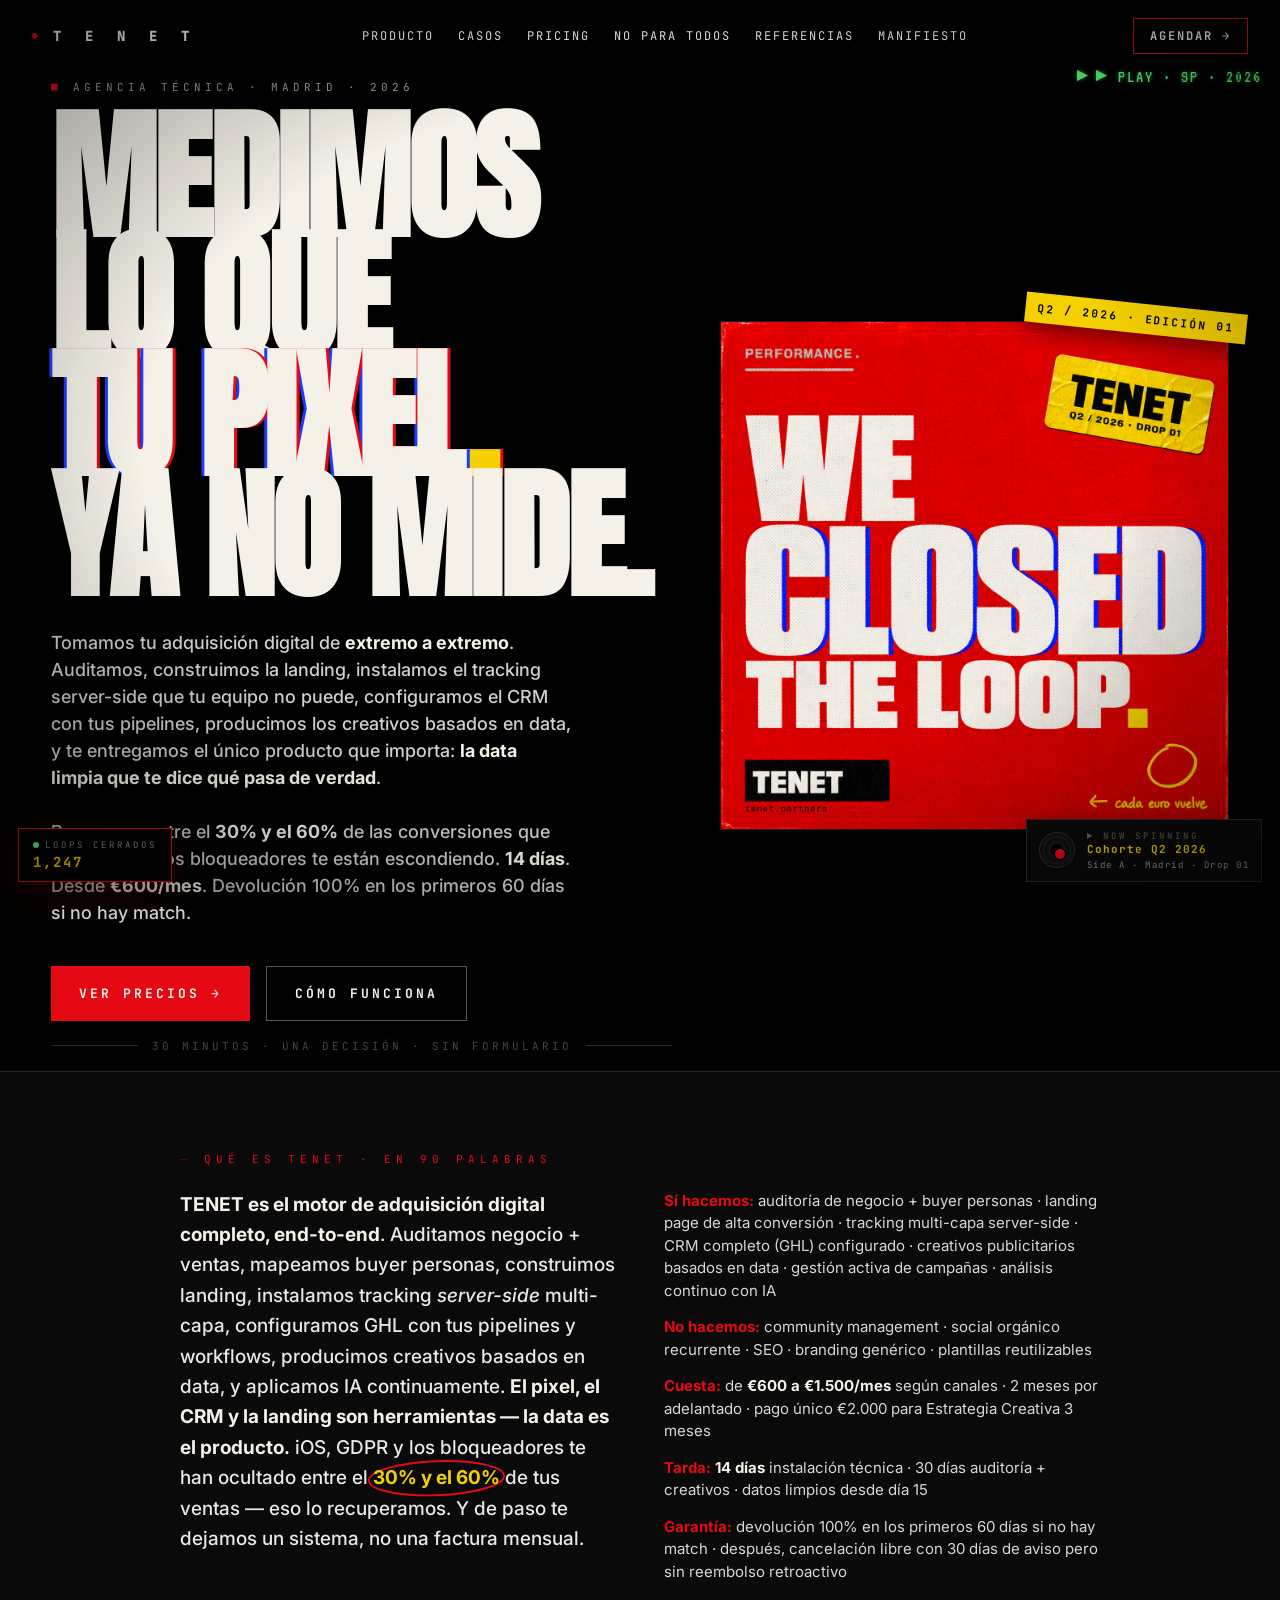
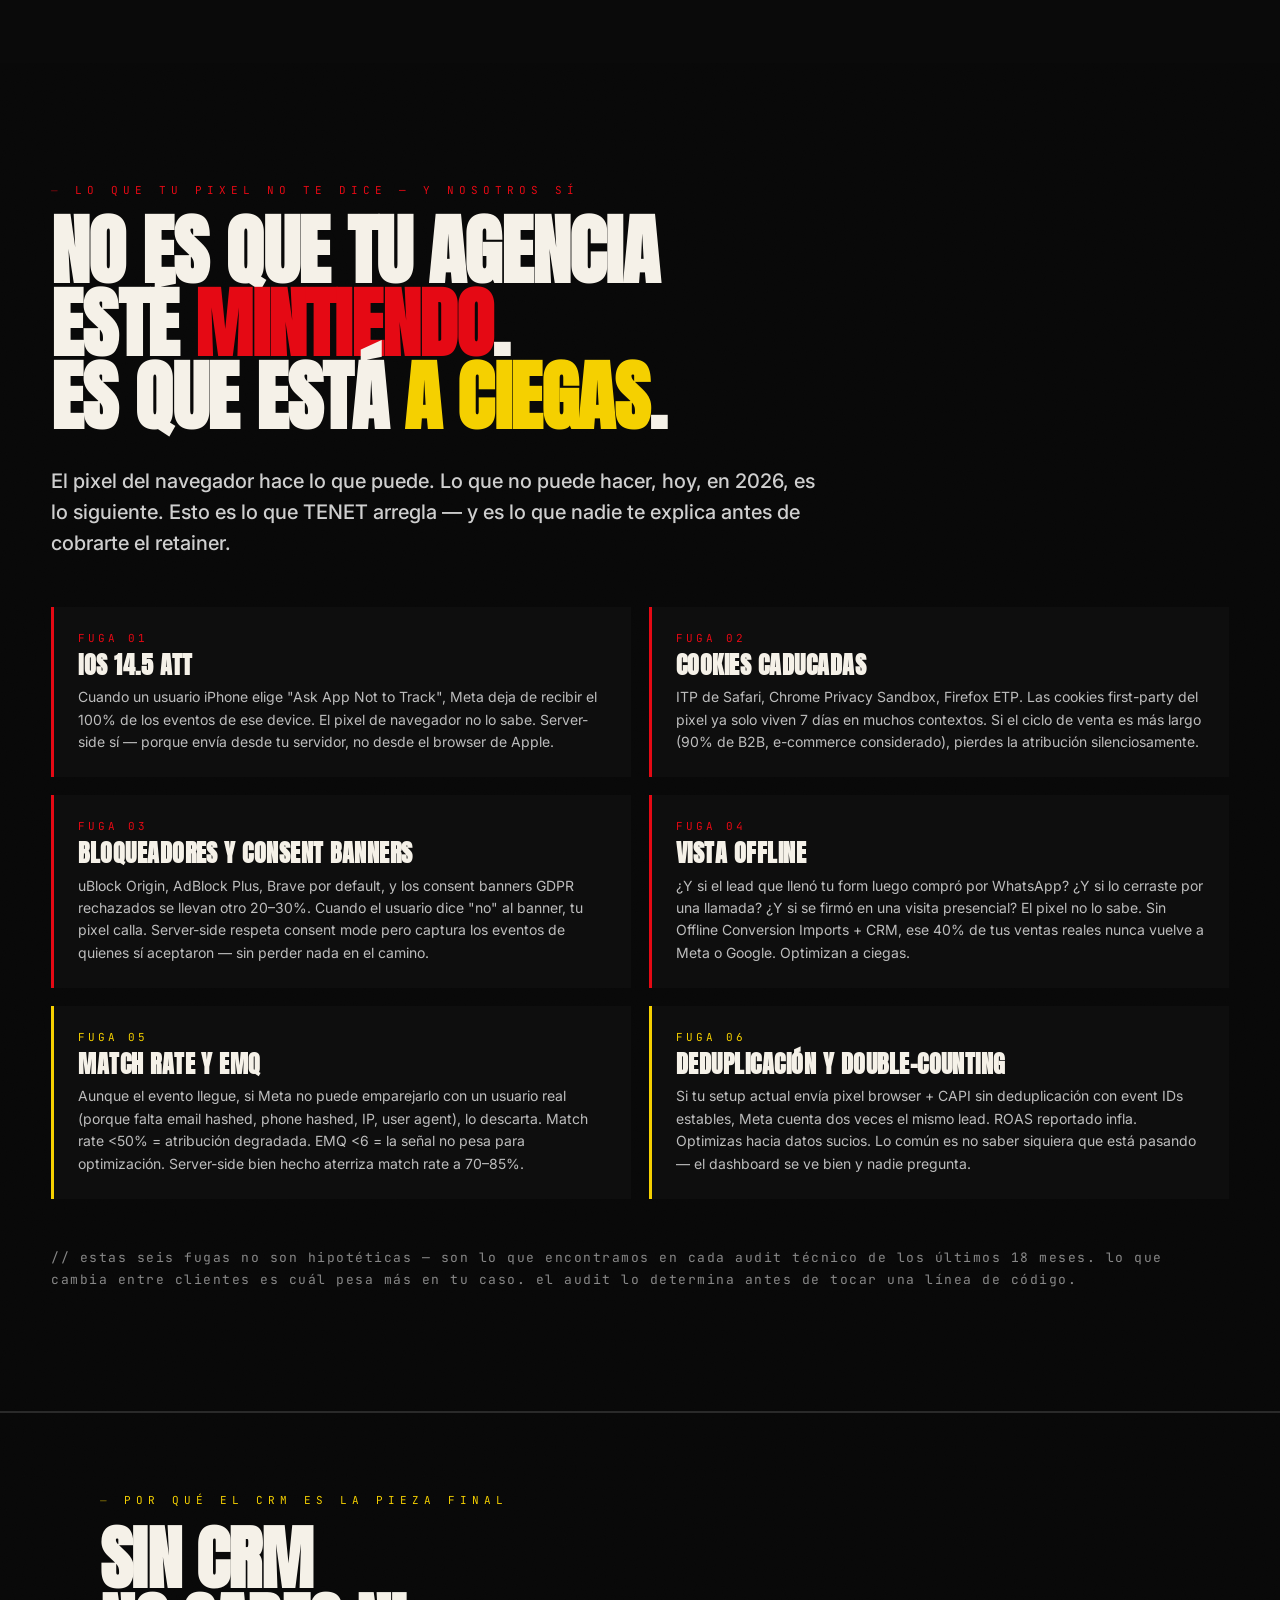
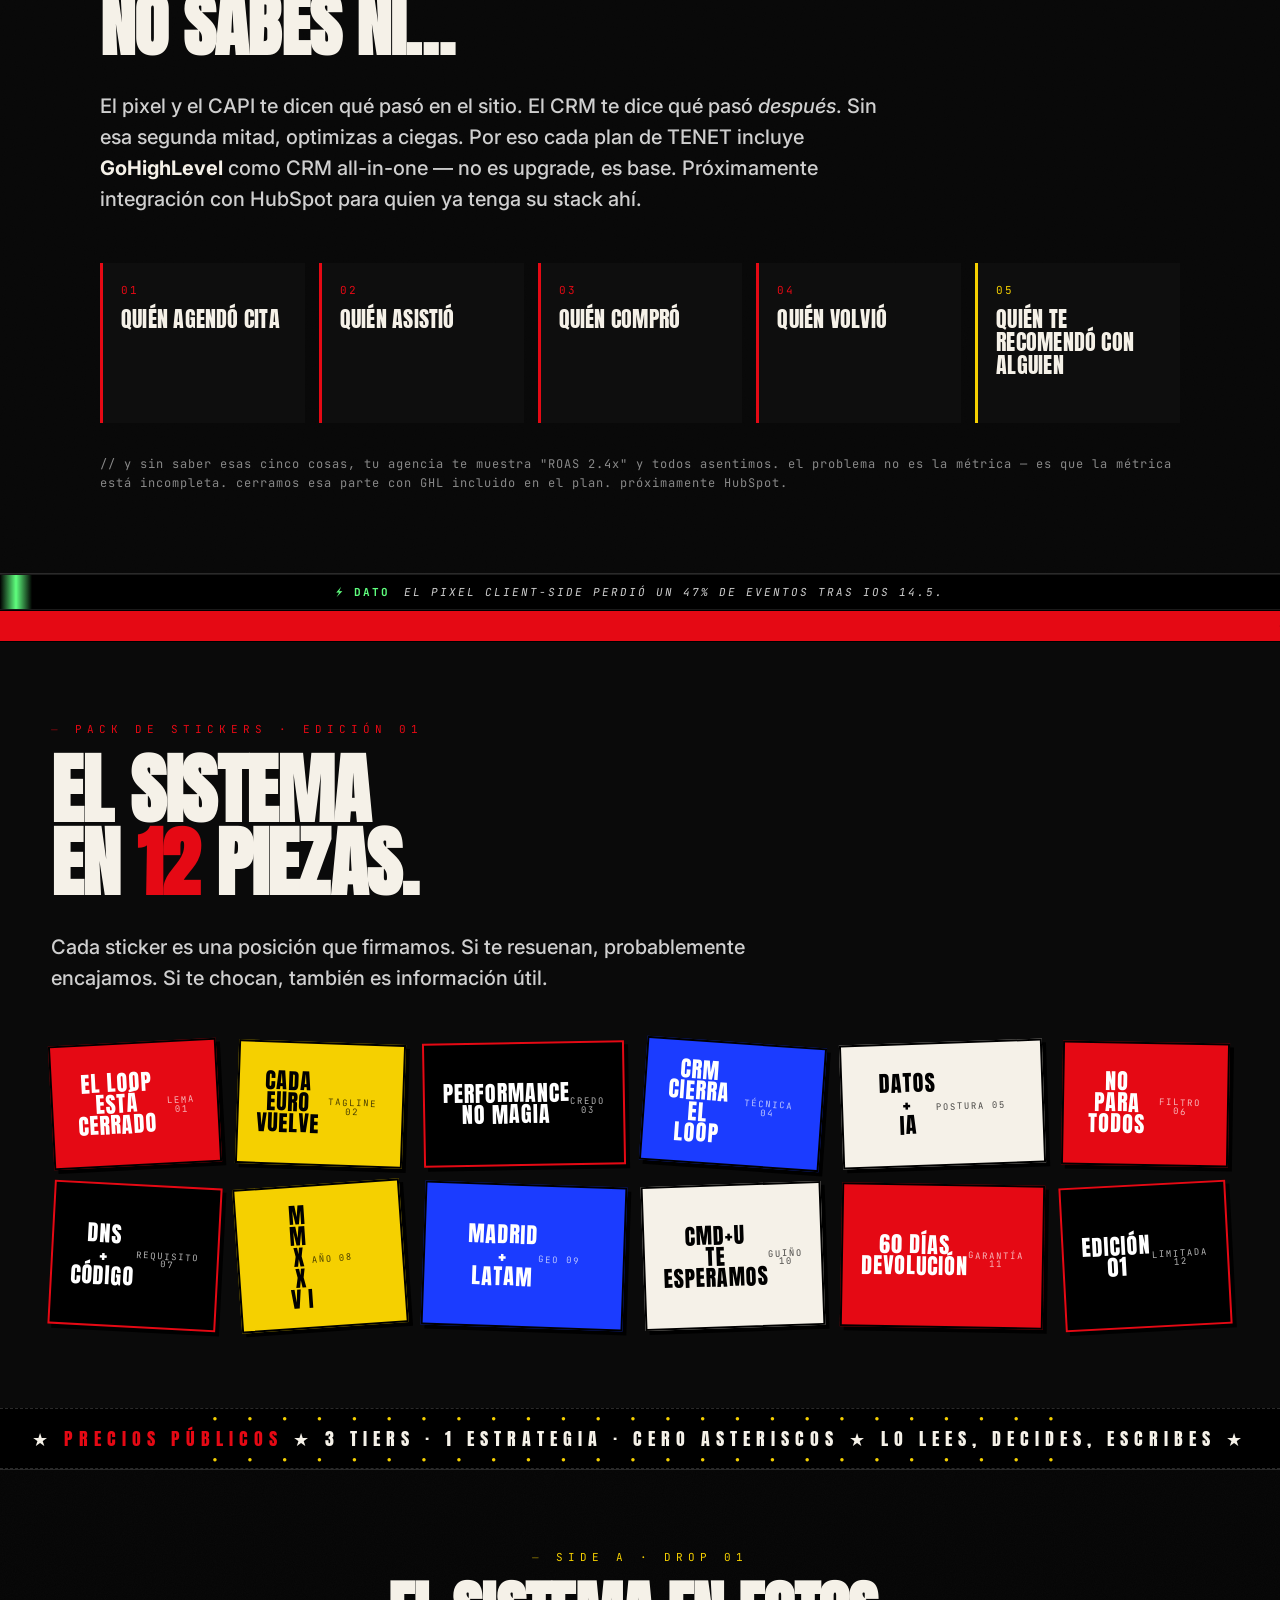
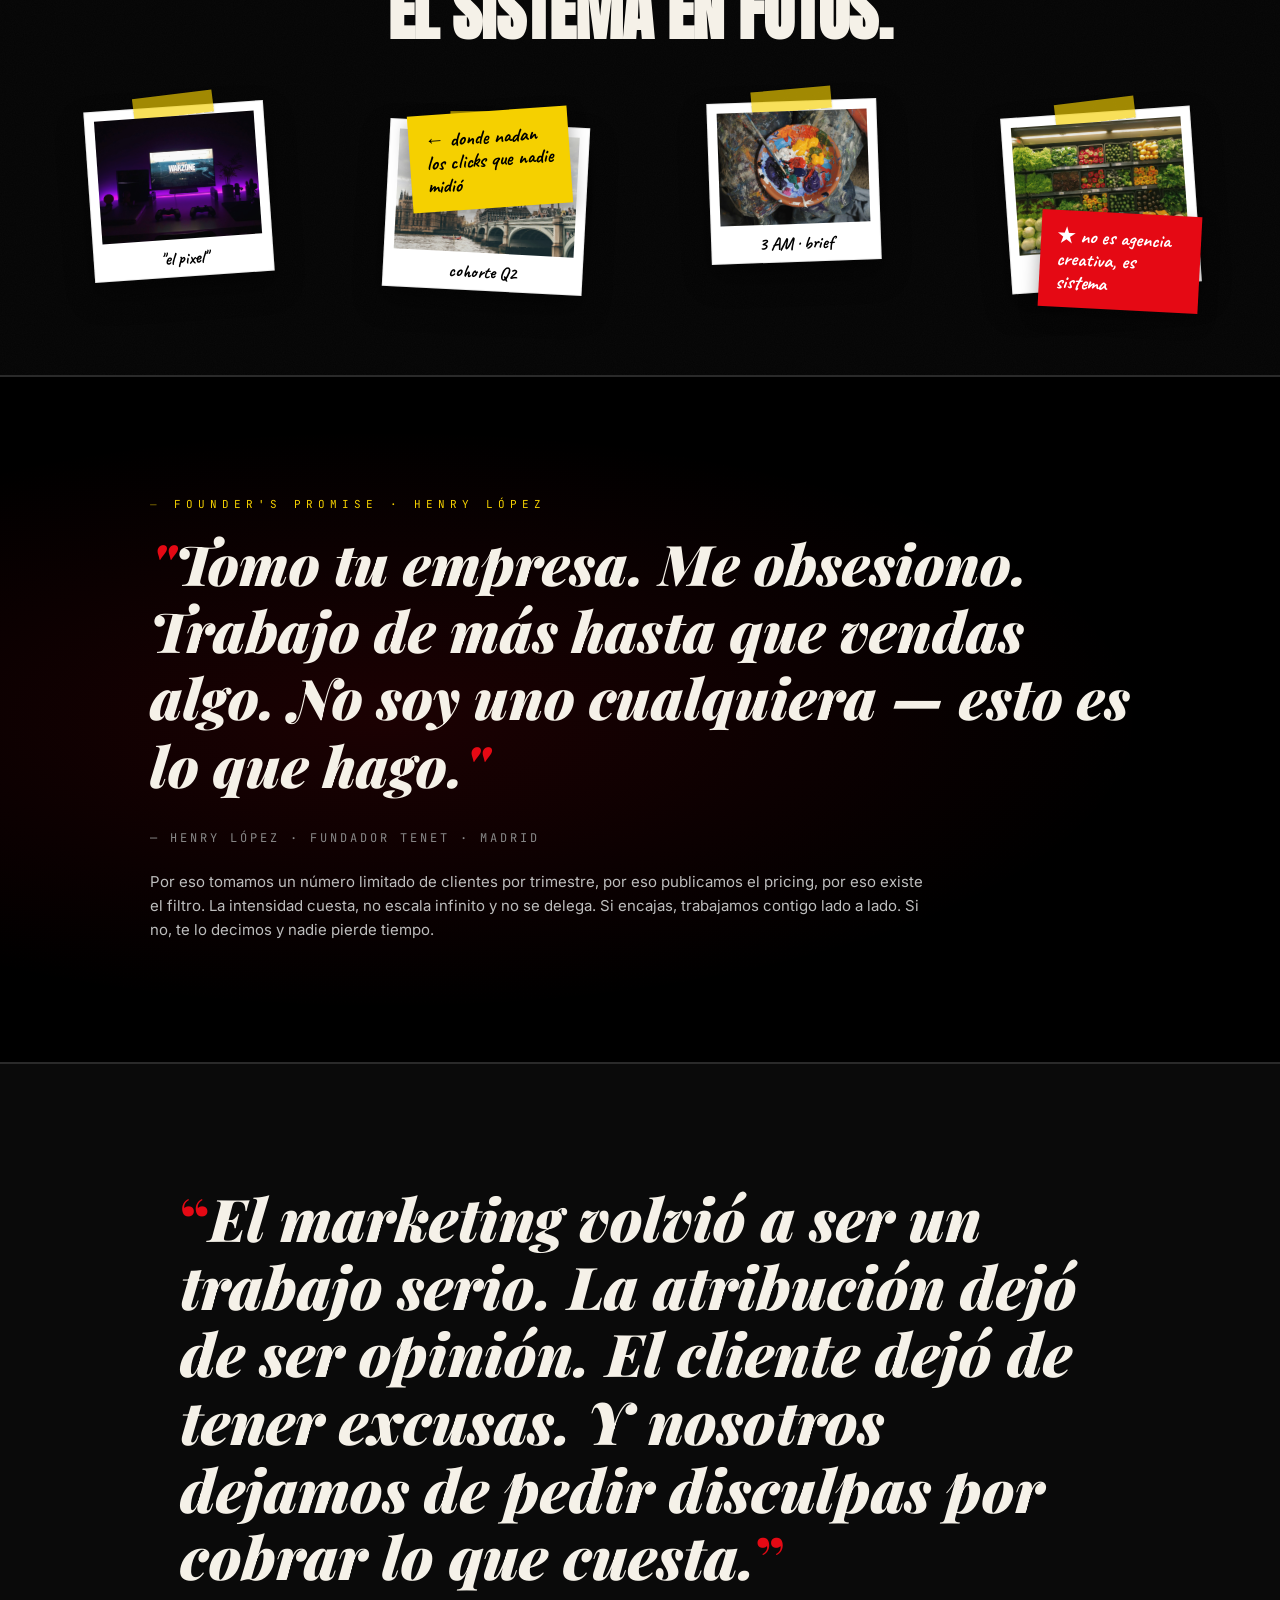
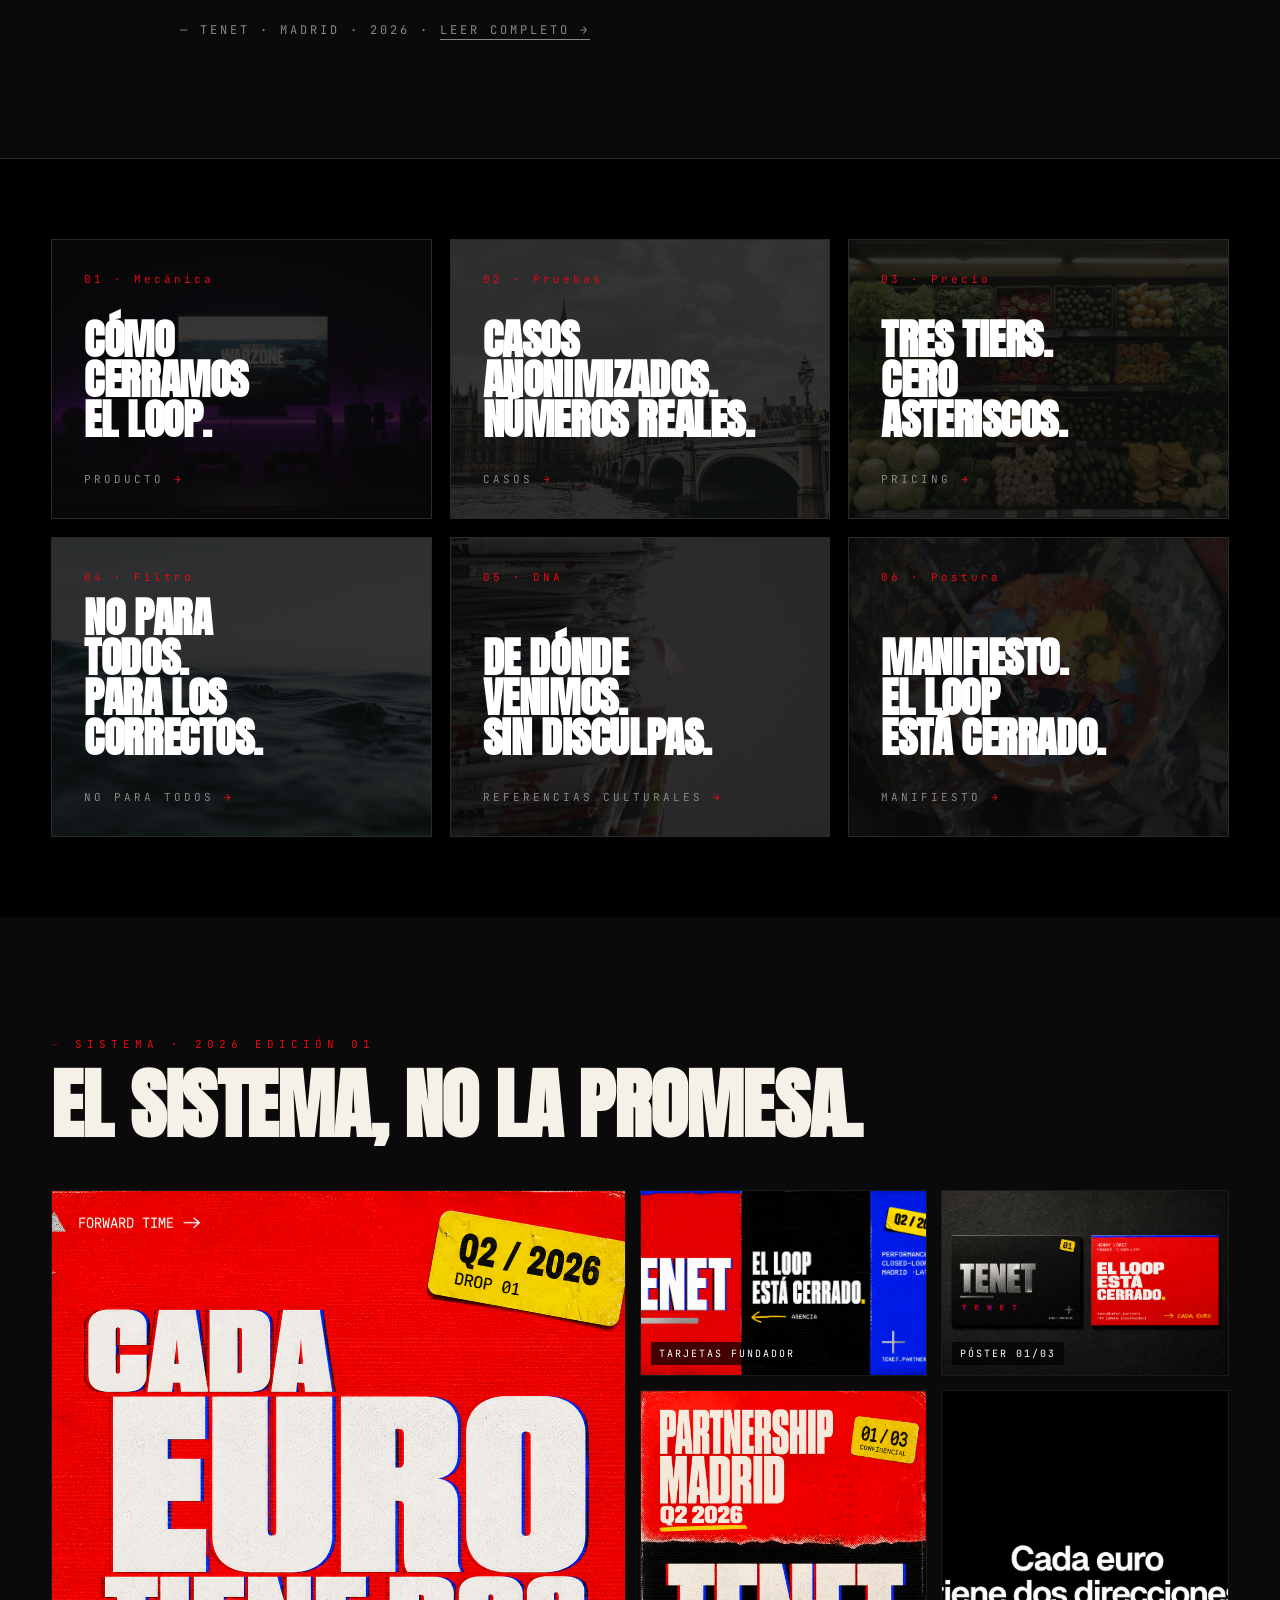
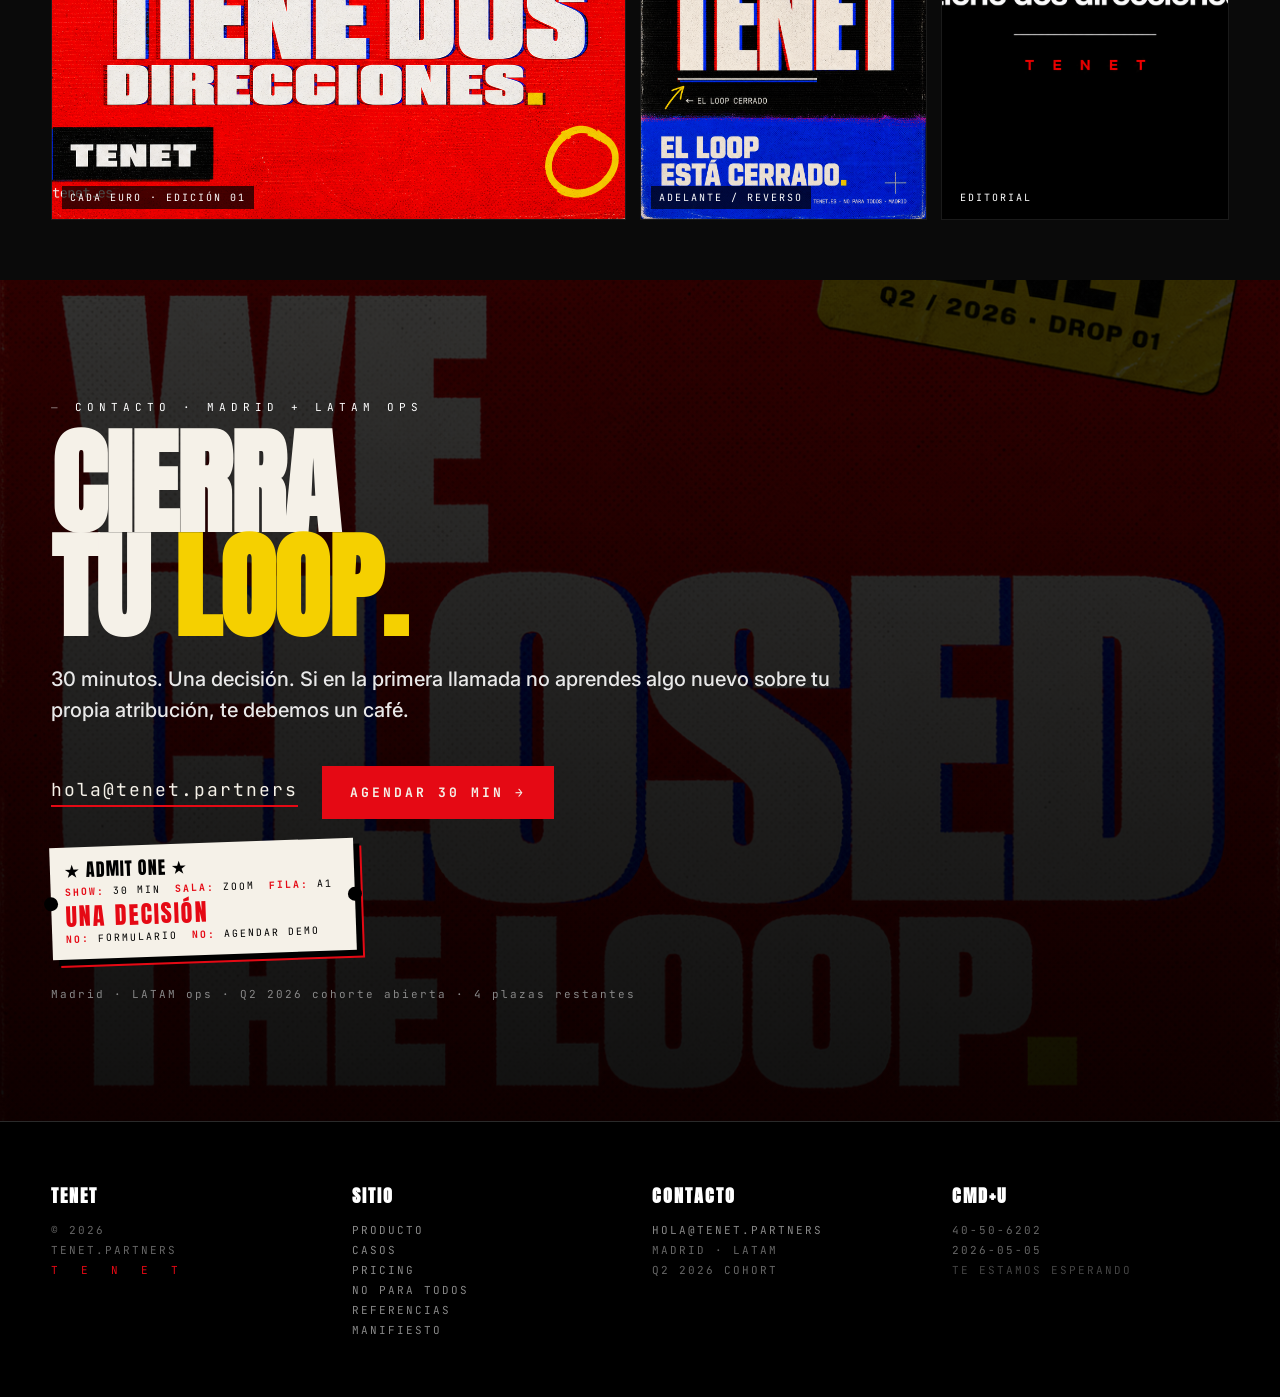
==== commit 95394ba7: "MMXXVI → 2026 global Henry: 'dije que me gustaba mas el 2026 que el MMXXVI'  Aplicado en: index, pro" ====
--- a/index.html
+++ b/index.html
@@ -1,7 +1,7 @@
 <!doctype html>
 <!--
   ╔══════════════════════════════════════════════════════════════════╗
-  ║  TENET · MMXXVI · PARTNERSHIP MADRID                             ║
+  ║  TENET · 2026 · PARTNERSHIP MADRID                             ║
   ║  S A T O R · A R E P O · T E N E T · O P E R A · R O T A S       ║
   ║  Performance marketing con atribución server-side.               ║
   ║  Si estás leyendo esto en view-source, ya entendiste.            ║
@@ -23,7 +23,7 @@
 </head>
 <body class="vhs">
 
-<div class="vhs-tag">▶ PLAY · SP · MMXXVI</div>
+<div class="vhs-tag">▶ PLAY · SP · 2026</div>
 
 <nav class="nav">
   <a href="/" class="brand">T E N E T</a>
@@ -42,7 +42,7 @@
 <header class="hero" id="top">
   <div class="stack">
     <div>
-      <div class="kick">Agencia técnica · Madrid · MMXXVI</div>
+      <div class="kick">Agencia técnica · Madrid · 2026</div>
       <h1>
         <span class="word">MEDIMOS</span>
         <span class="word">LO QUE</span>
@@ -190,7 +190,7 @@
     <span>Cada euro tiene dos direcciones</span>
     <span>Sin setup · Sin % · Sin negociación</span>
     <span>Tracking server-side · 14 días</span>
-    <span>MMXXVI · Madrid · Edición 01</span>
+    <span>2026 · Madrid · Edición 01</span>
     <span>Lo tomas o no encajamos</span>
     <span>El loop está cerrado</span>
     <span>Cada euro tiene dos direcciones</span>
@@ -284,7 +284,7 @@
 <section class="manifesto">
   <div class="wrap">
     <p class="quote">El marketing volvió a ser un trabajo serio. La atribución dejó de ser opinión. El cliente dejó de tener excusas. Y nosotros dejamos de pedir disculpas por cobrar lo que cuesta.</p>
-    <div class="sig">— TENET · Madrid · MMXXVI · <a href="manifiesto.html" class="link">leer completo →</a></div>
+    <div class="sig">— TENET · Madrid · 2026 · <a href="manifiesto.html" class="link">leer completo →</a></div>
   </div>
 </section>
 
@@ -333,7 +333,7 @@
 <!-- ─── proof gallery ─── -->
 <section class="proof">
   <div class="wrap">
-    <div class="eyebrow">Sistema · MMXXVI Edición 01</div>
+    <div class="eyebrow">Sistema · 2026 Edición 01</div>
     <h2 class="section-title">El sistema, no la promesa.</h2>
     <div class="gallery">
       <div class="cell tall"><img src="assets/img/cada-euro-square.png" alt="CADA EURO TIENE DOS DIRECCIONES"><div class="cap">CADA EURO · EDICIÓN 01</div></div>
@@ -384,7 +384,7 @@
   <div class="wrap">
     <div class="col">
       <h4>TENET</h4>
-      <div>© MMXXVI</div>
+      <div>© 2026</div>
       <div>tenet.partners</div>
       <div class="palindrome">T E N E T</div>
     </div>
--- a/assets/site.css
+++ b/assets/site.css
@@ -1,4 +1,4 @@
-/* TENET — MMXXVI · v2 multi-page
+/* TENET — 2026 · v2 multi-page
    body: y2k skater grew up · soul: mad men
    no consensus. no setup fees. no negotiation. */
 
@@ -644,7 +644,7 @@
   opacity:.6;pointer-events:none;
 }
 .adinsert::after{
-  content:"PAID INSERT · TENET QUARTERLY · MMXXVI";
+  content:"PAID INSERT · TENET QUARTERLY · 2026";
   position:absolute;top:14px;left:0;right:0;text-align:center;
   font-family:'JetBrains Mono',monospace;font-size:10px;letter-spacing:6px;
   color:#000;opacity:.5;text-transform:uppercase;
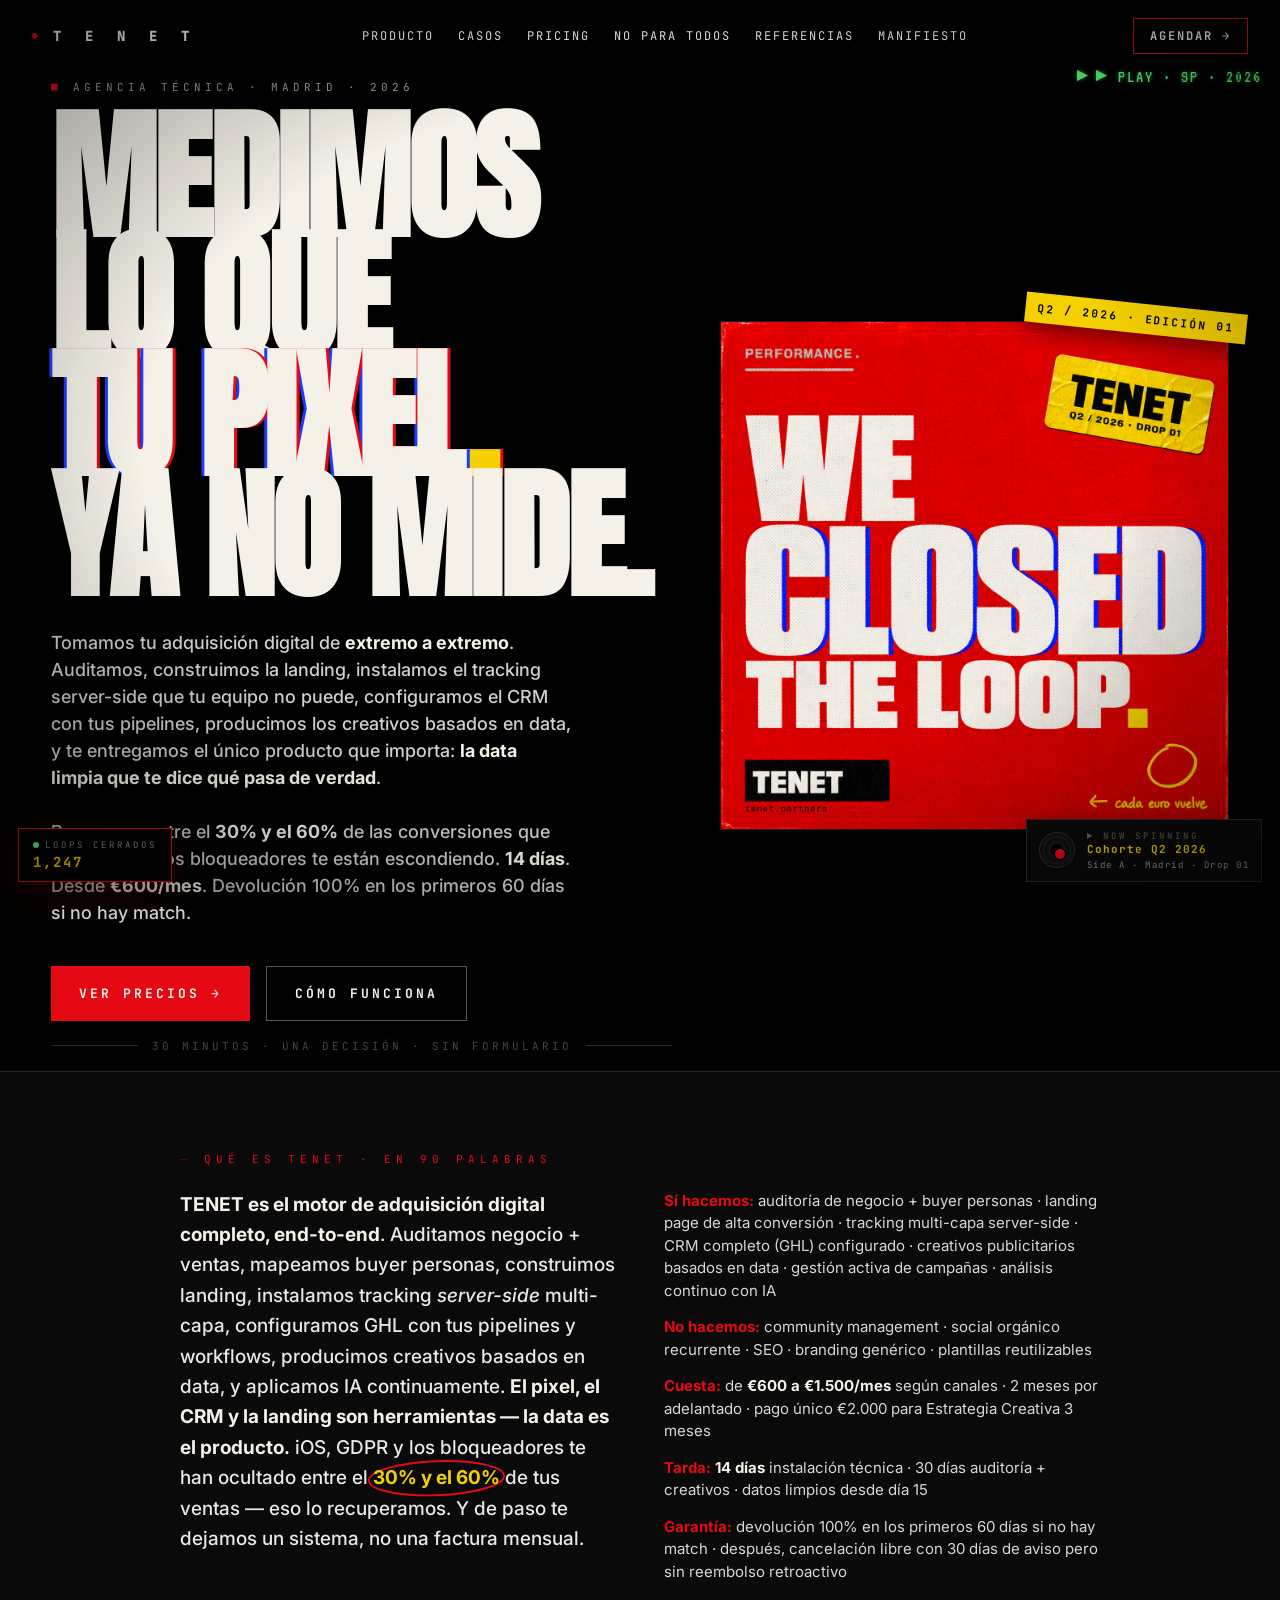
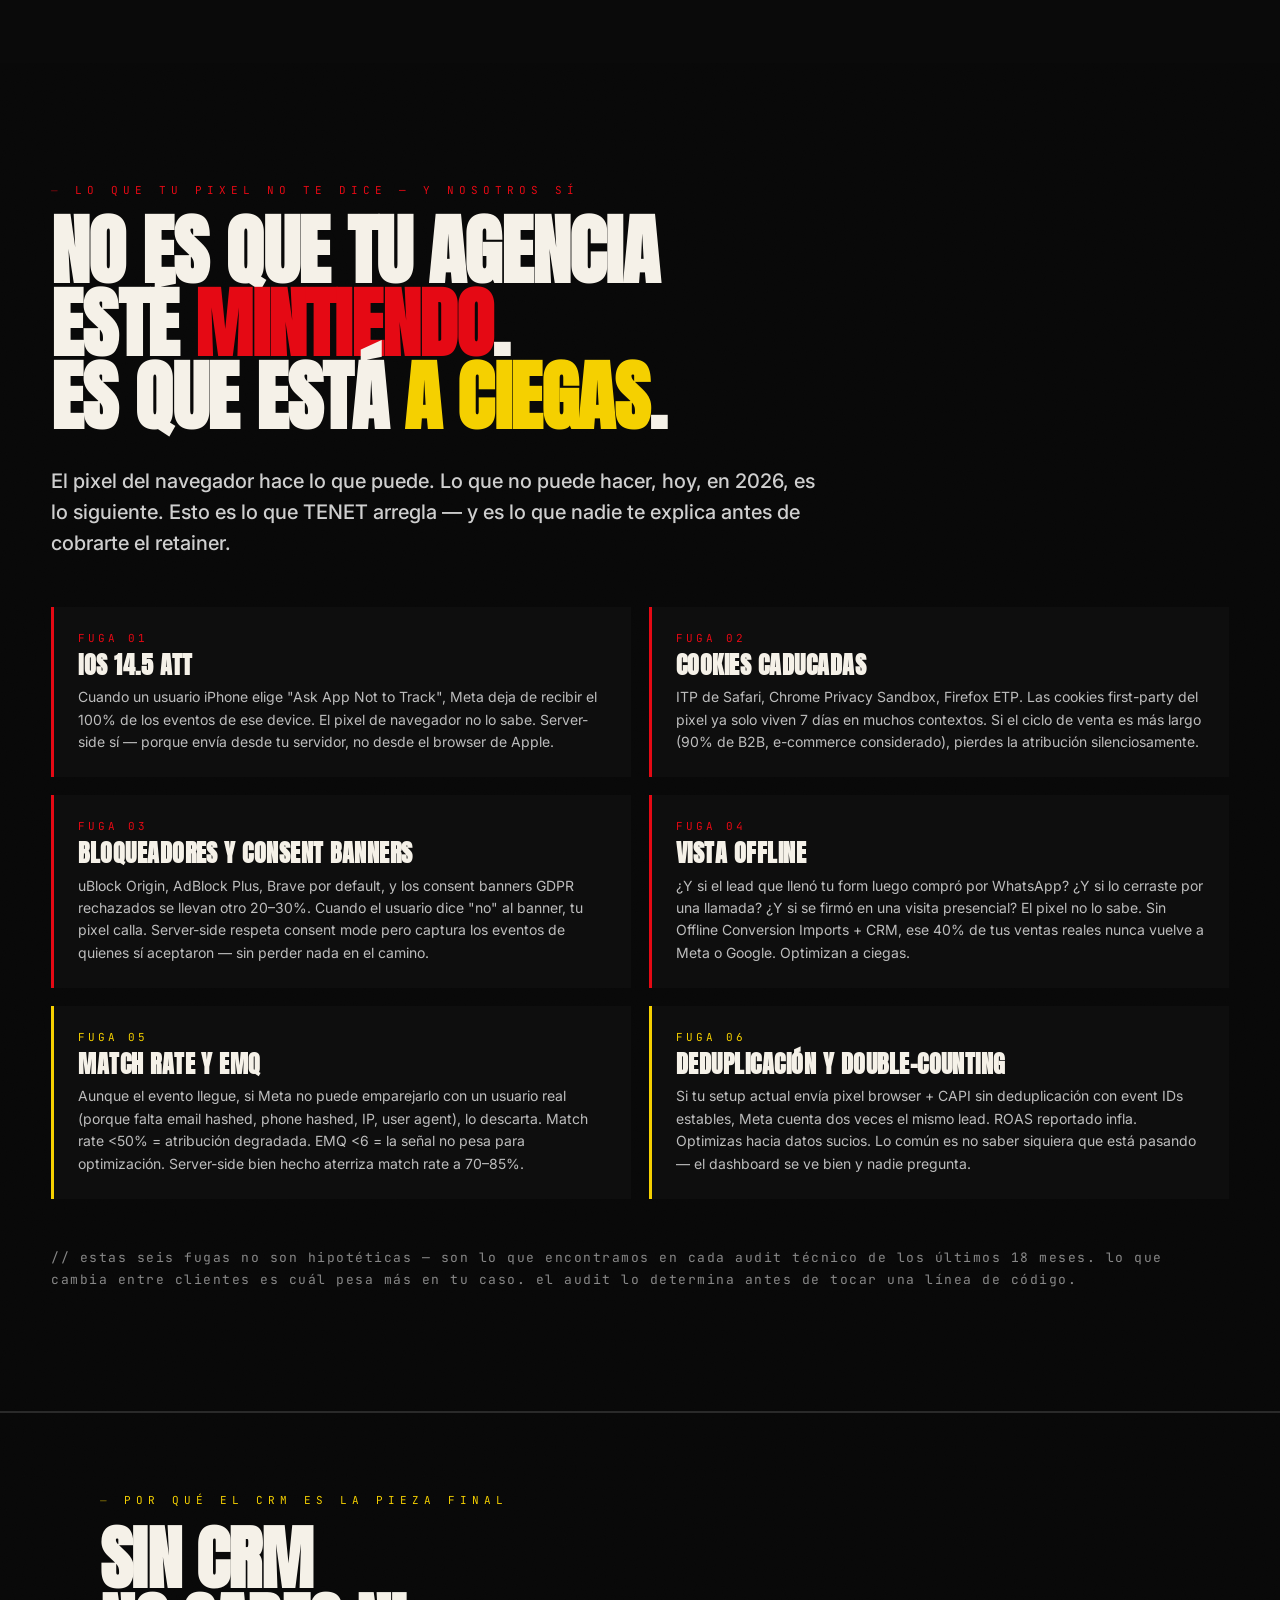
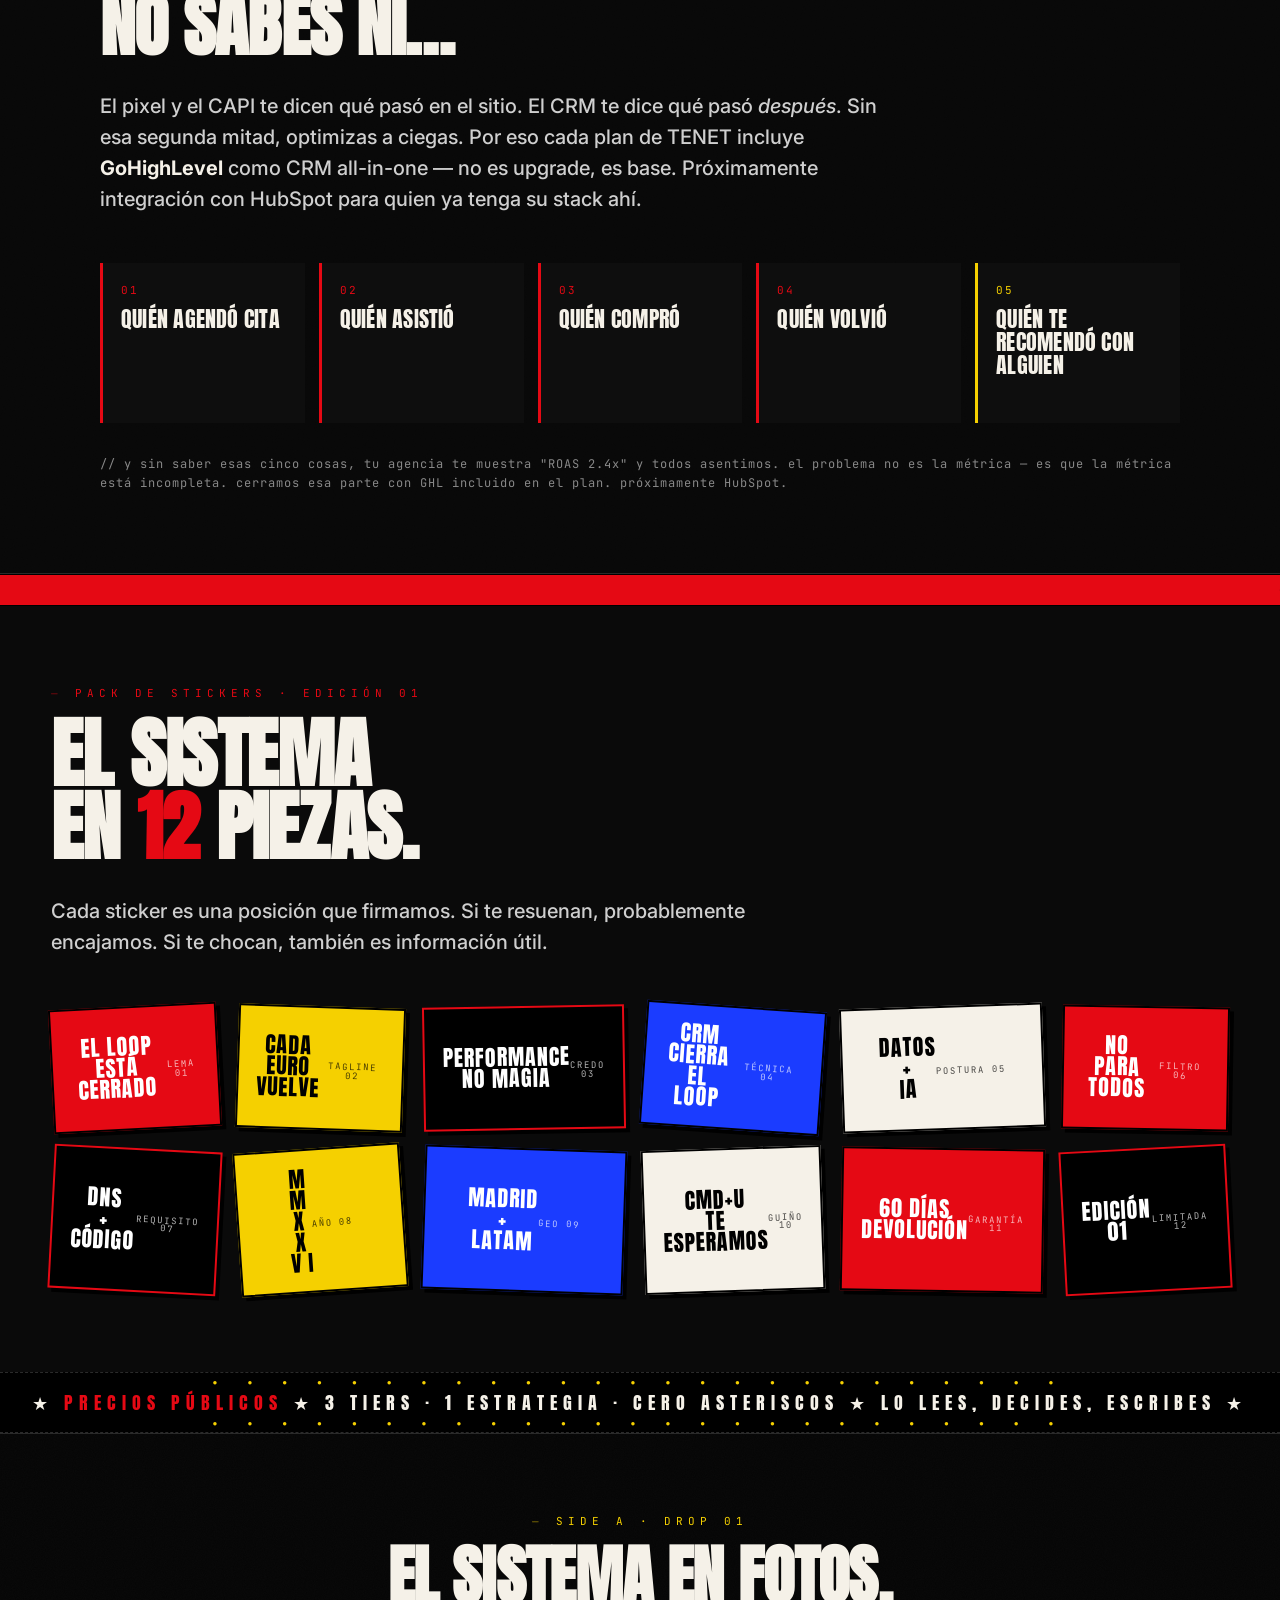
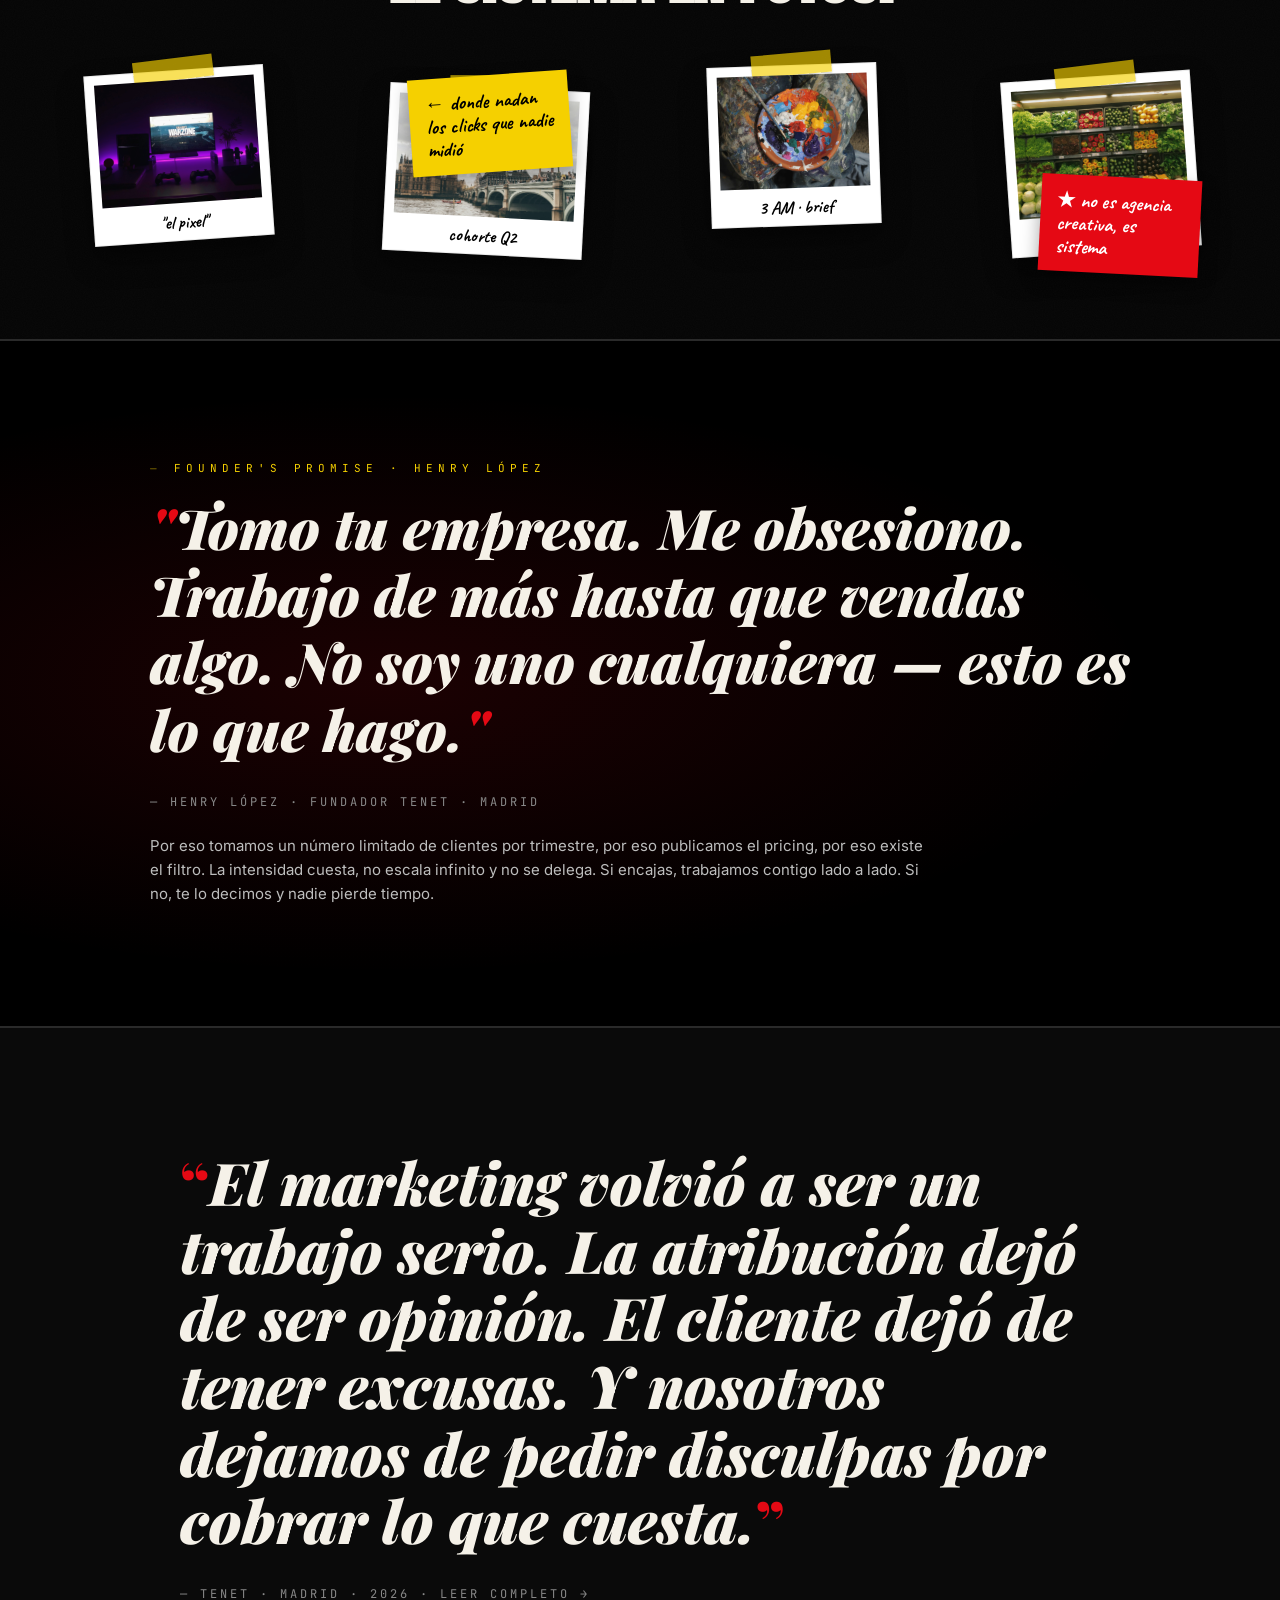
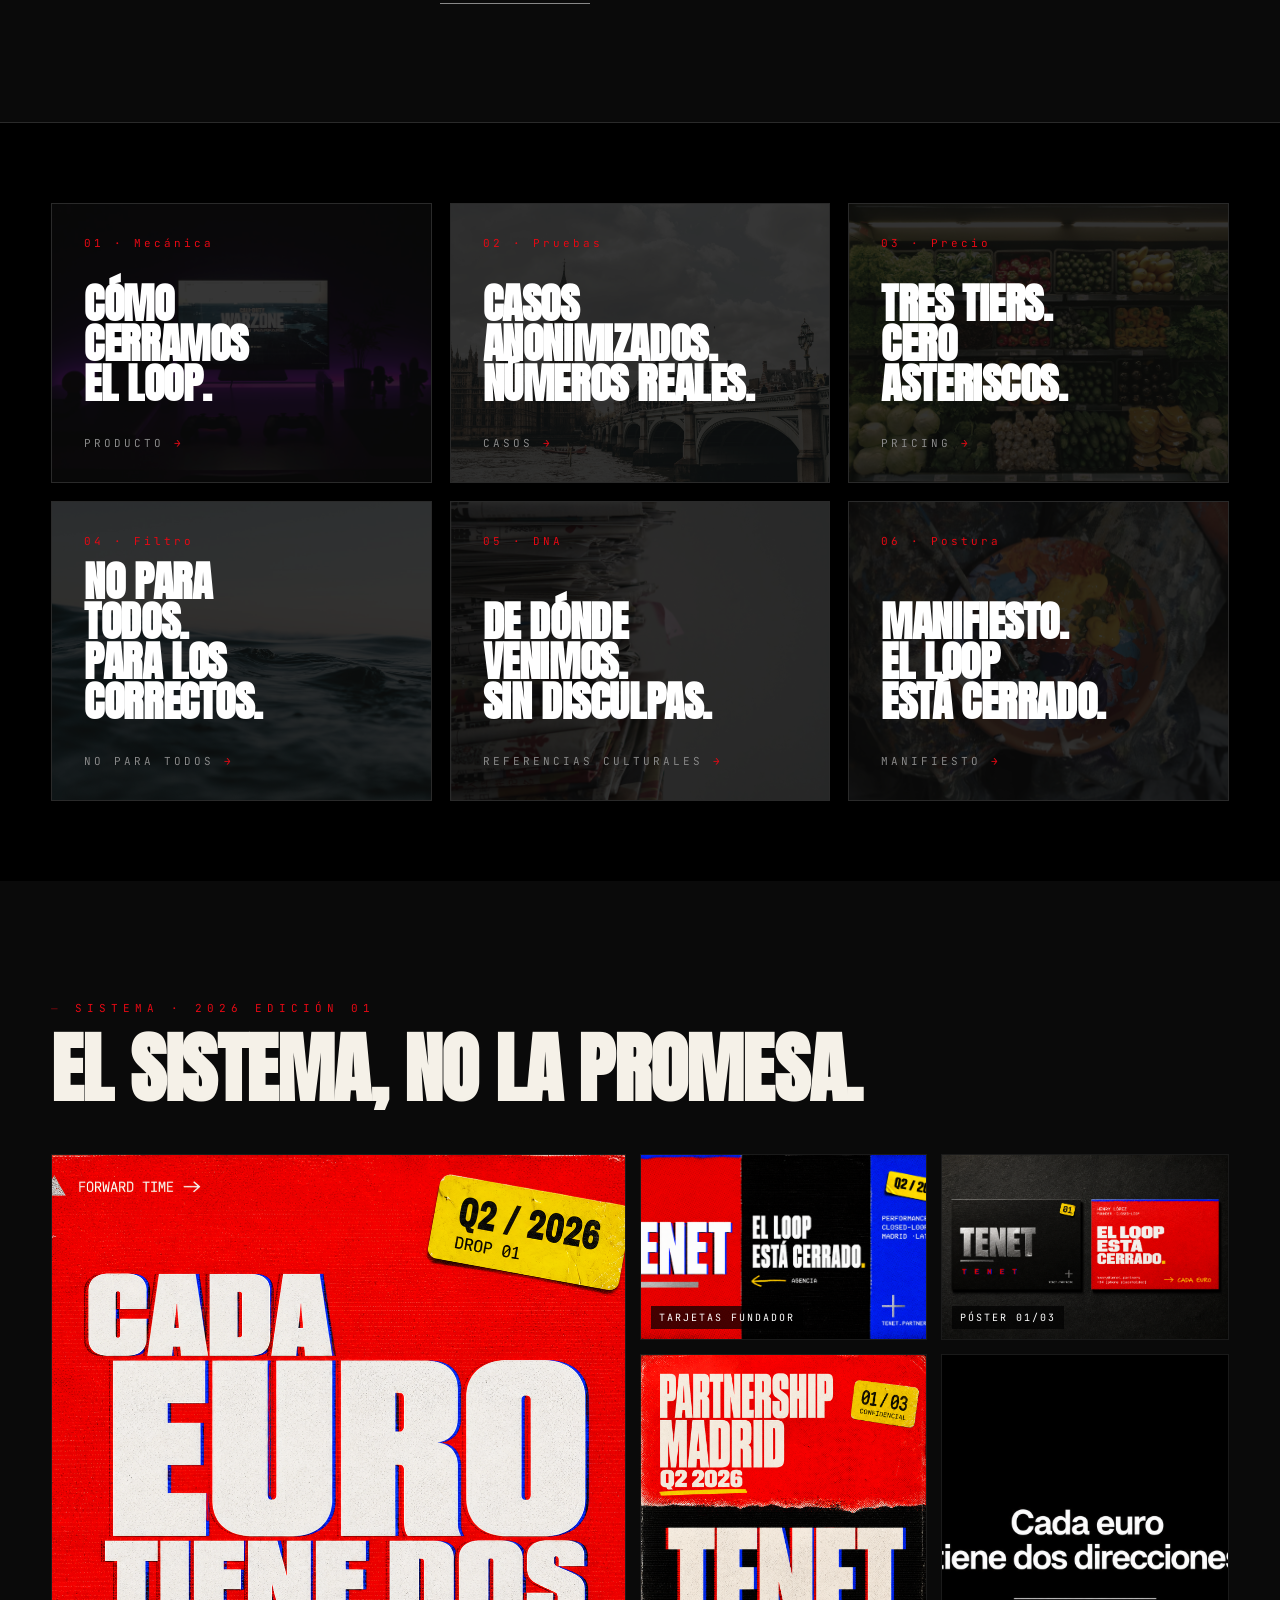
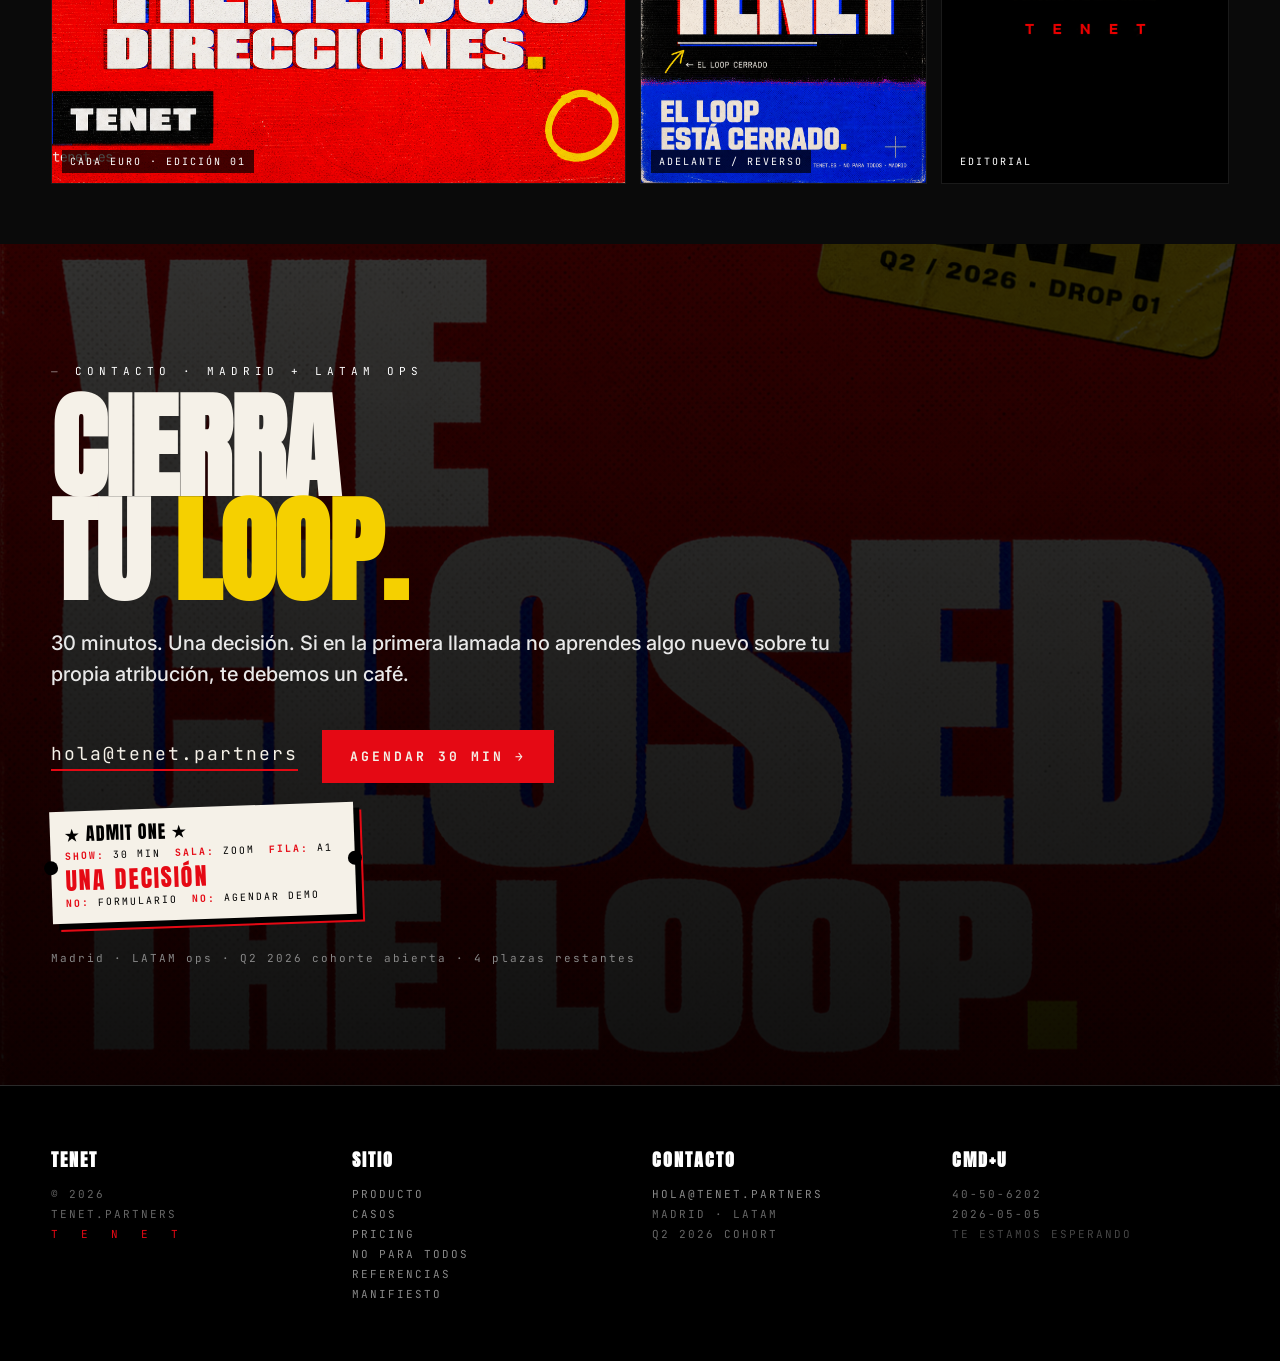
==== commit 3a875af9: "fuera lo que se sentía a videojuego: barra DATO + menú THPS2 - Quitada barra 'DATO' (loadtip) del ho" ====
--- a/index.html
+++ b/index.html
@@ -177,12 +177,6 @@
   </div>
 </section>
 
-<!-- ─── Loading tip strip (Xbox 360) ─── -->
-<div class="loadtip">
-  <span class="lab">DATO</span>
-  <span class="msg" id="loadtip-msg">El pixel client-side perdió un 47% de eventos tras iOS 14.5.</span>
-</div>
-
 <!-- ─── ticker ─── -->
 <div class="ticker">
   <div class="track">
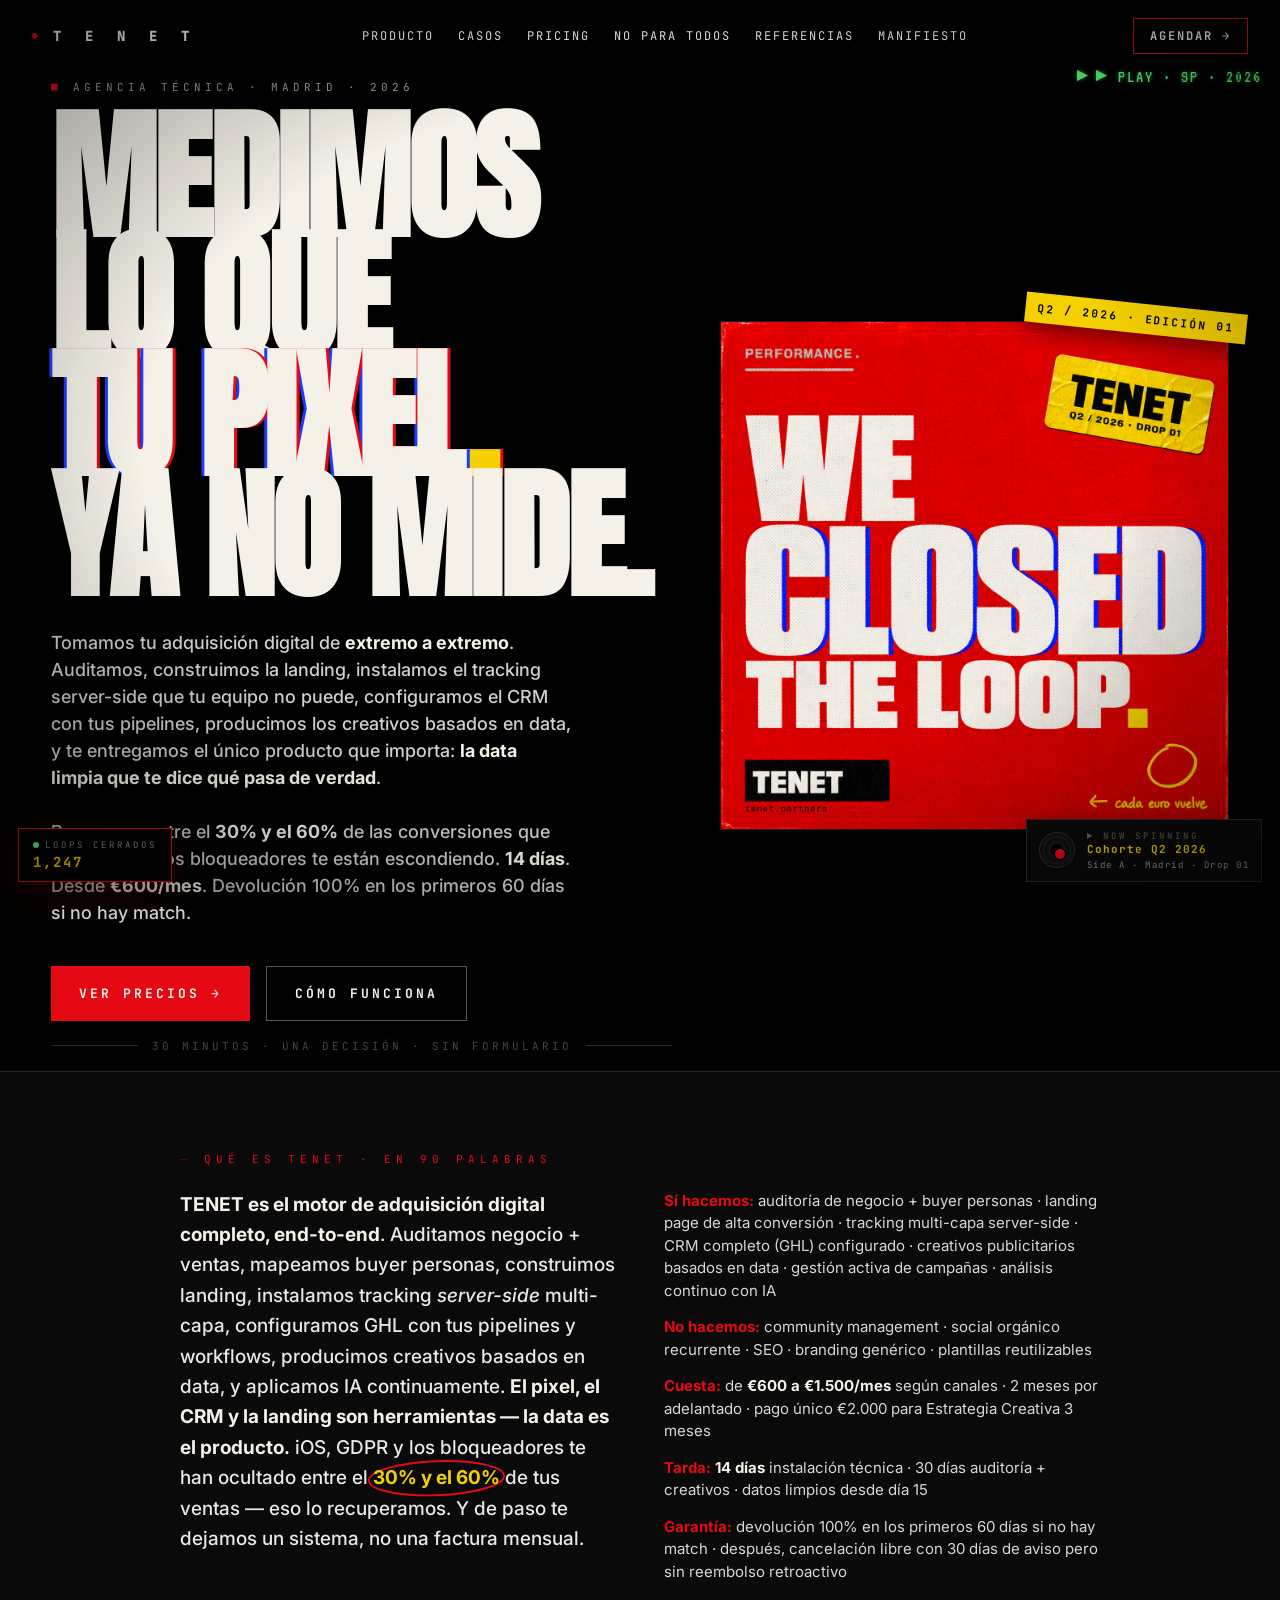
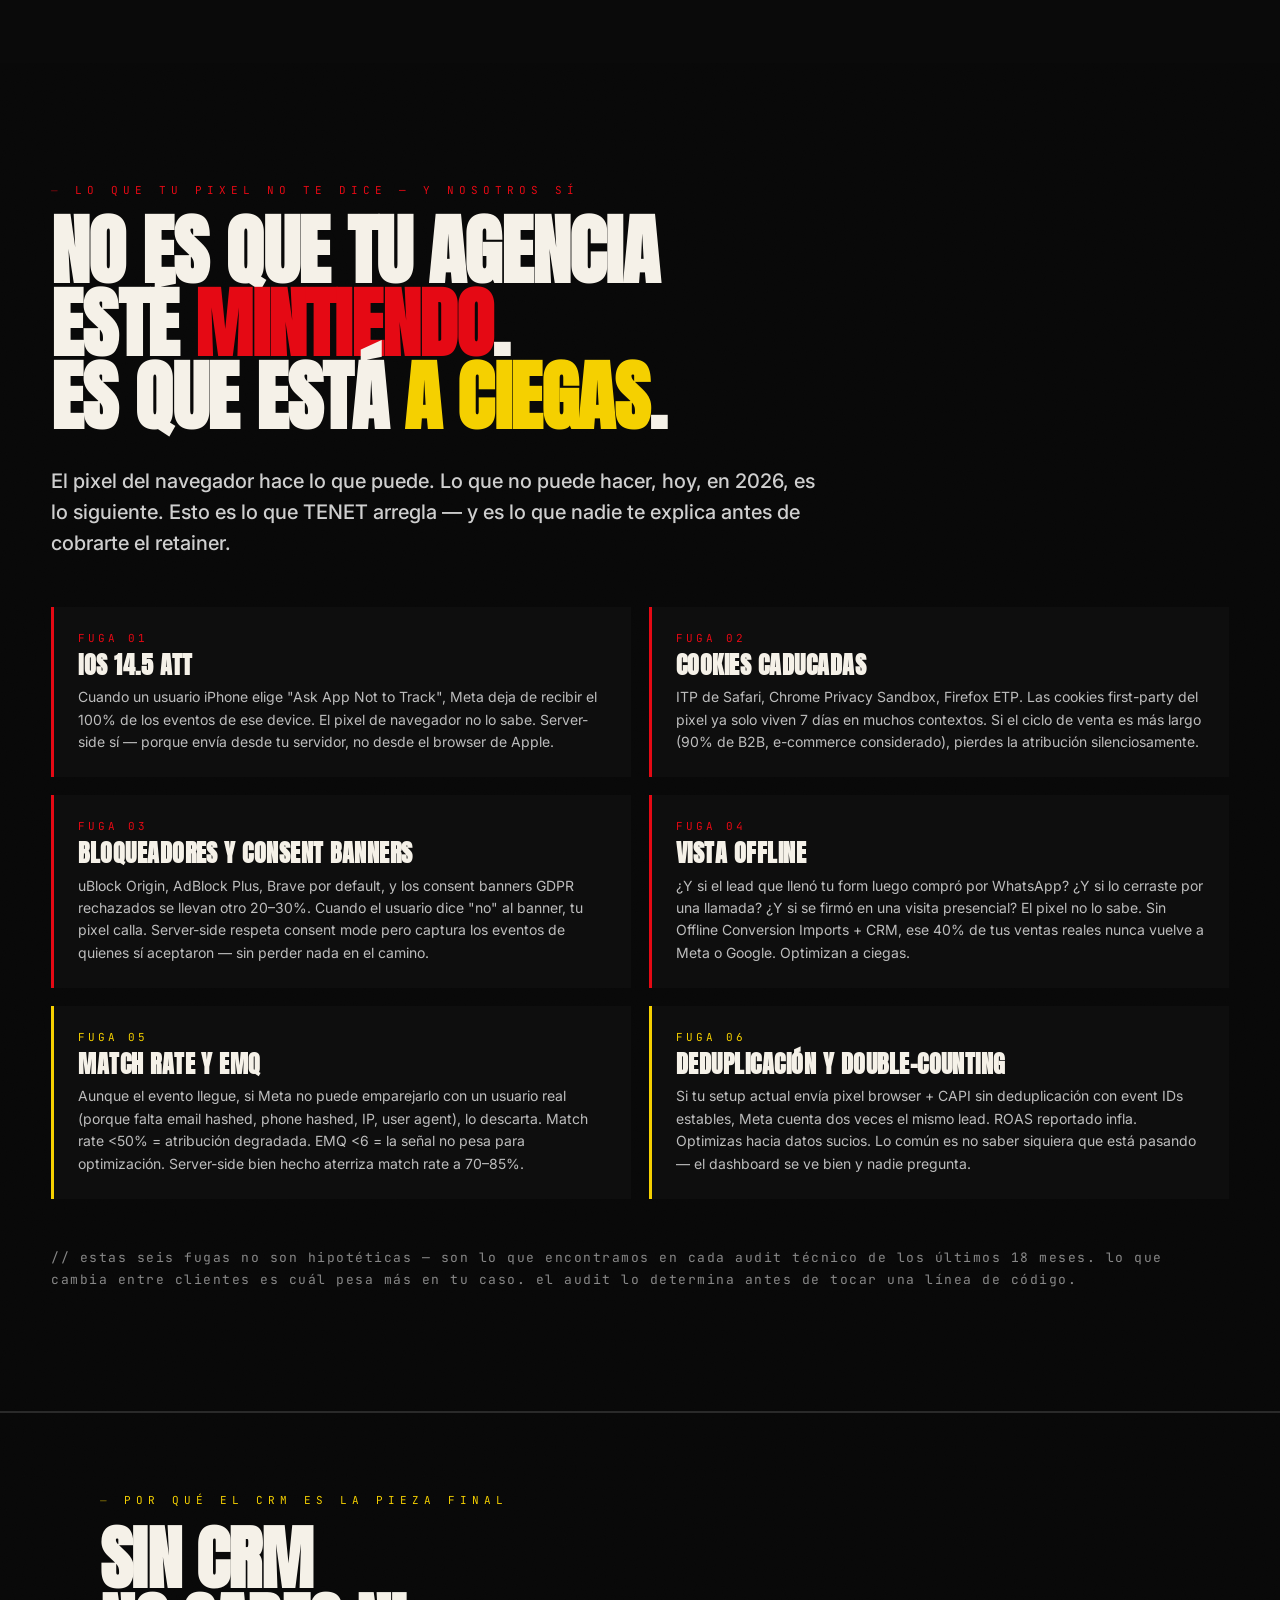
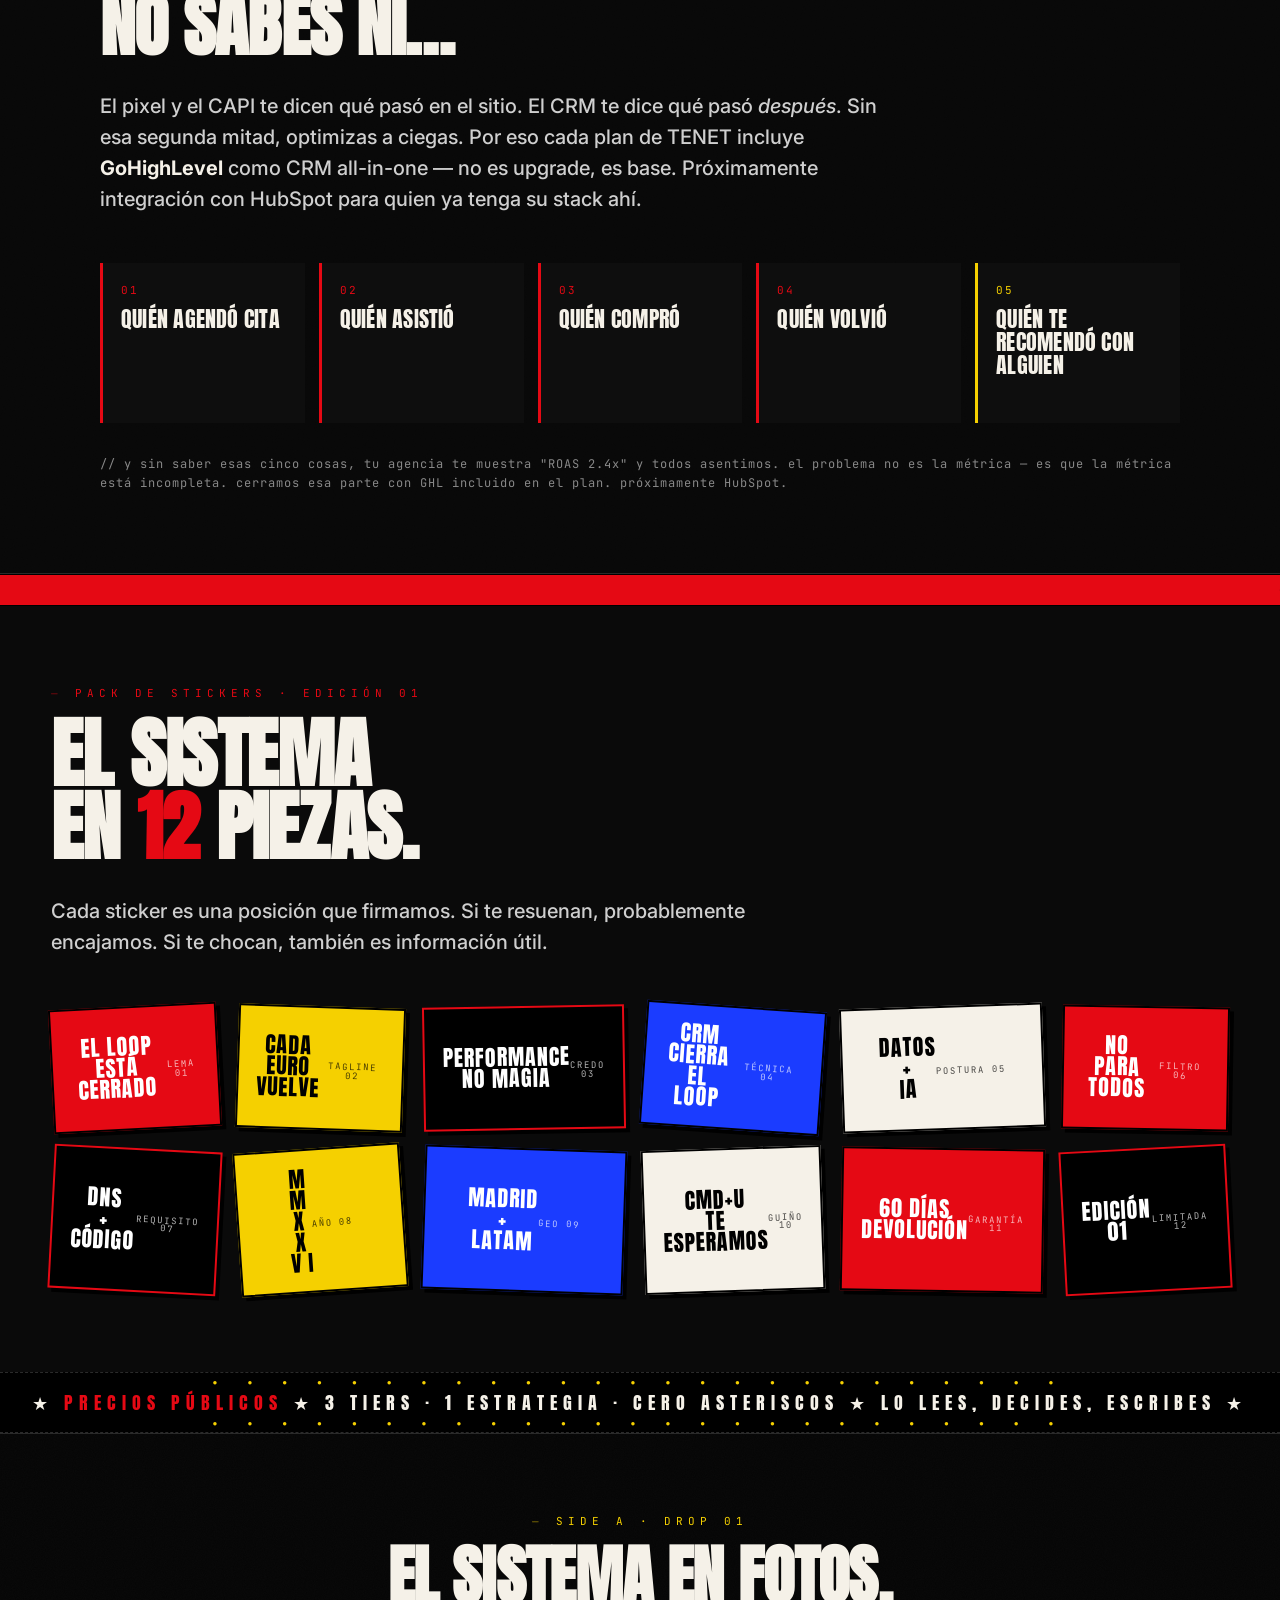
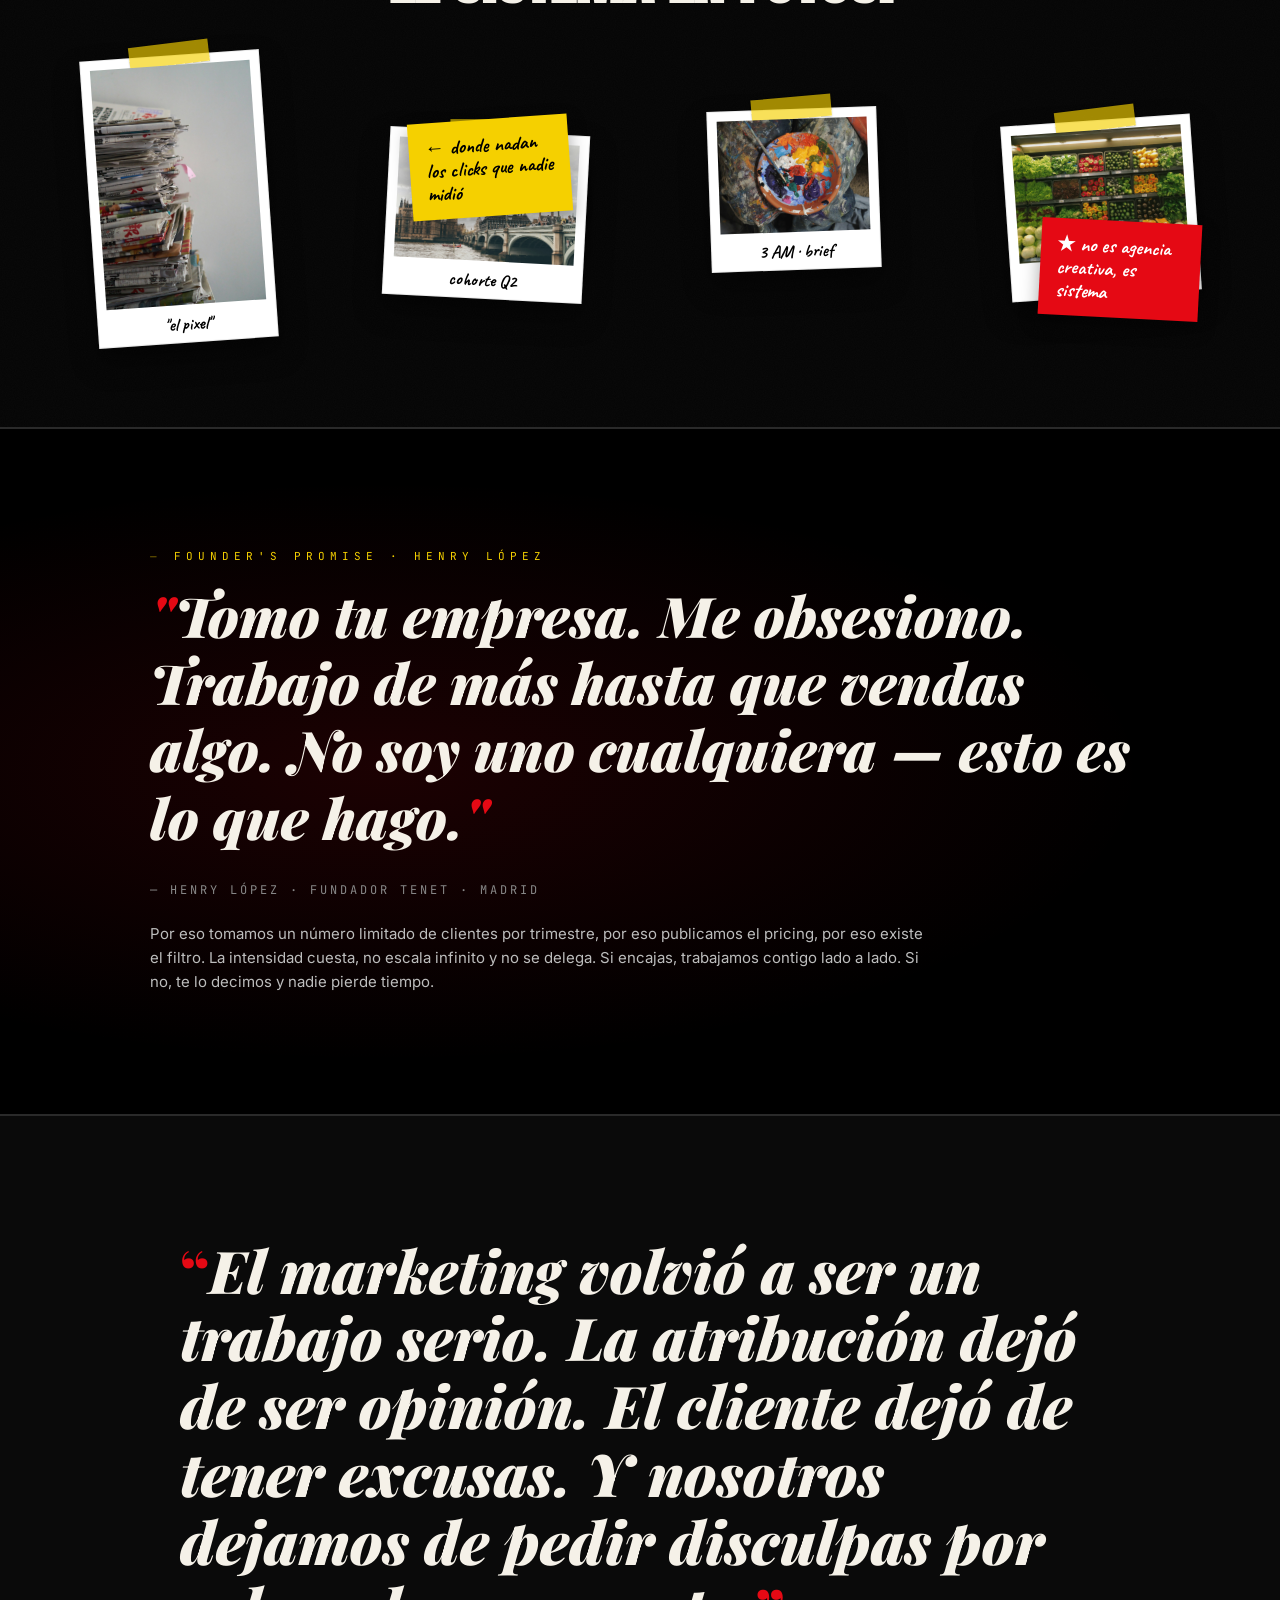
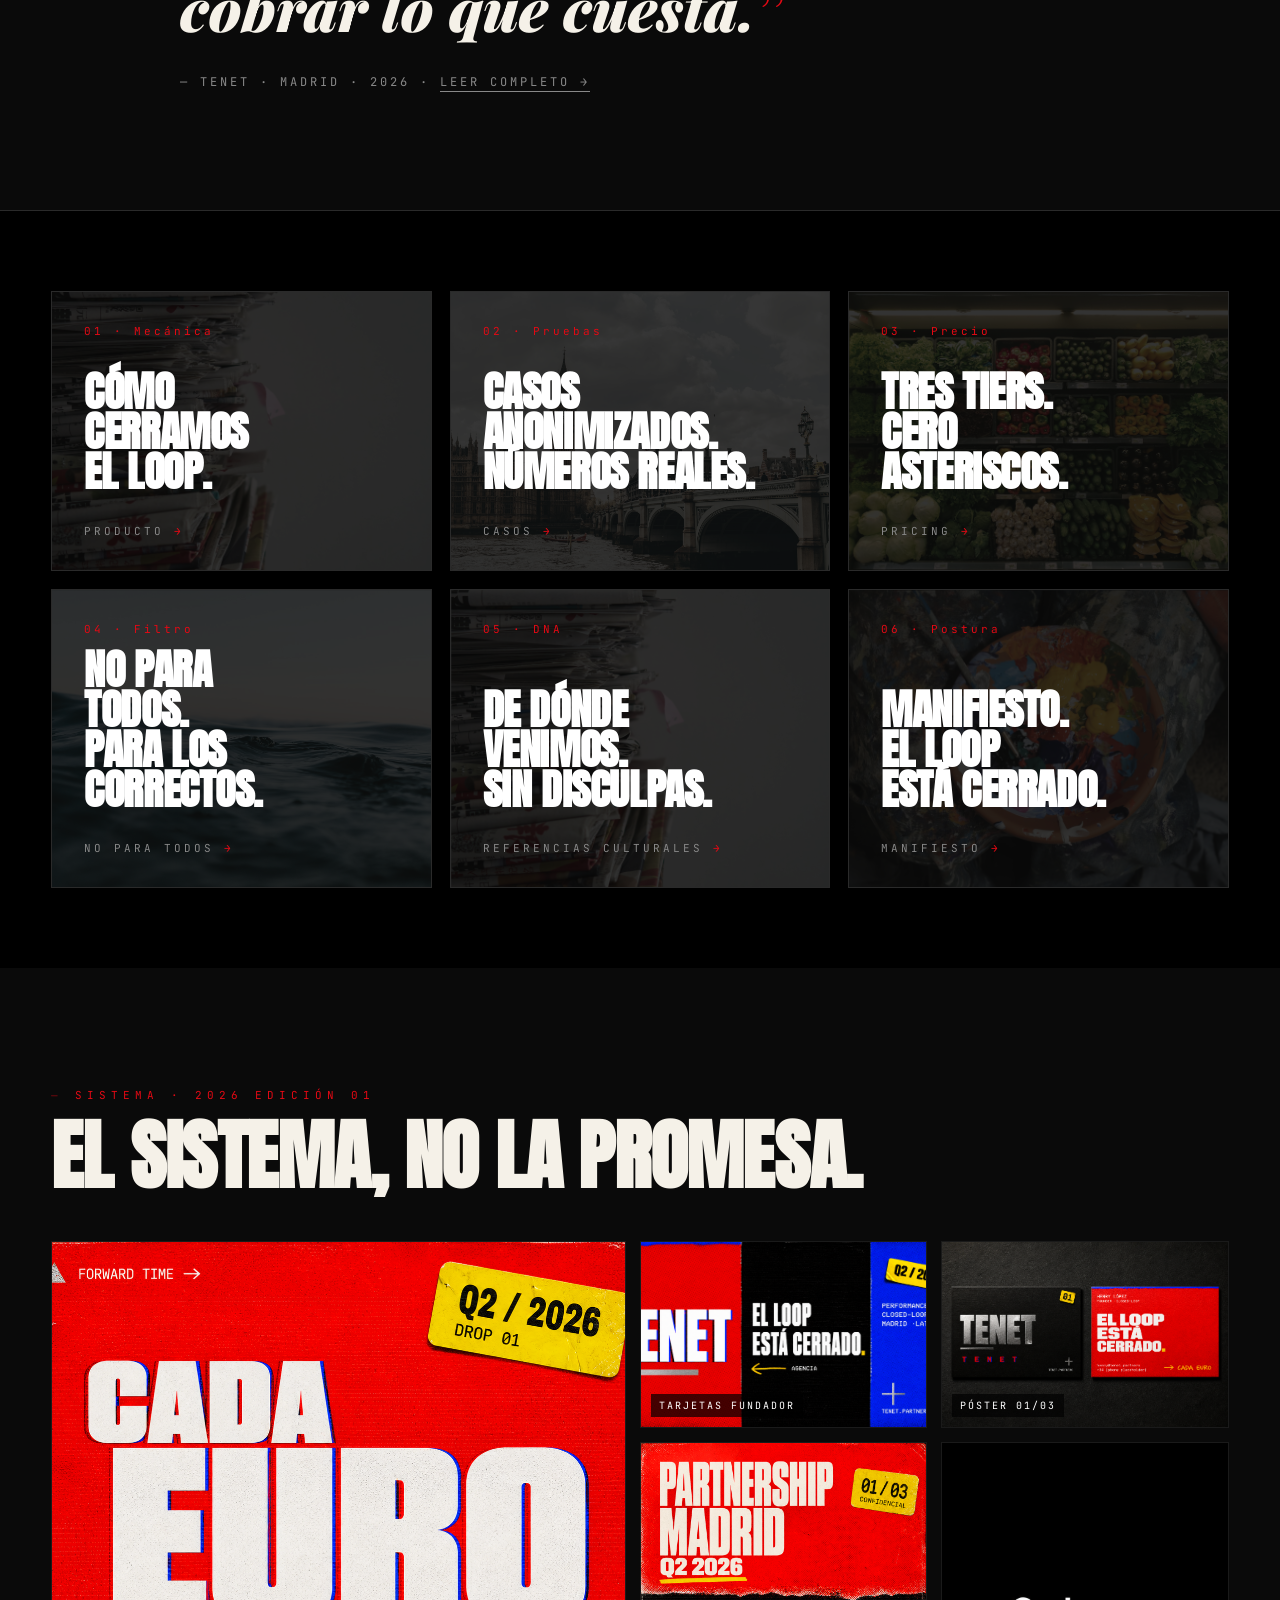
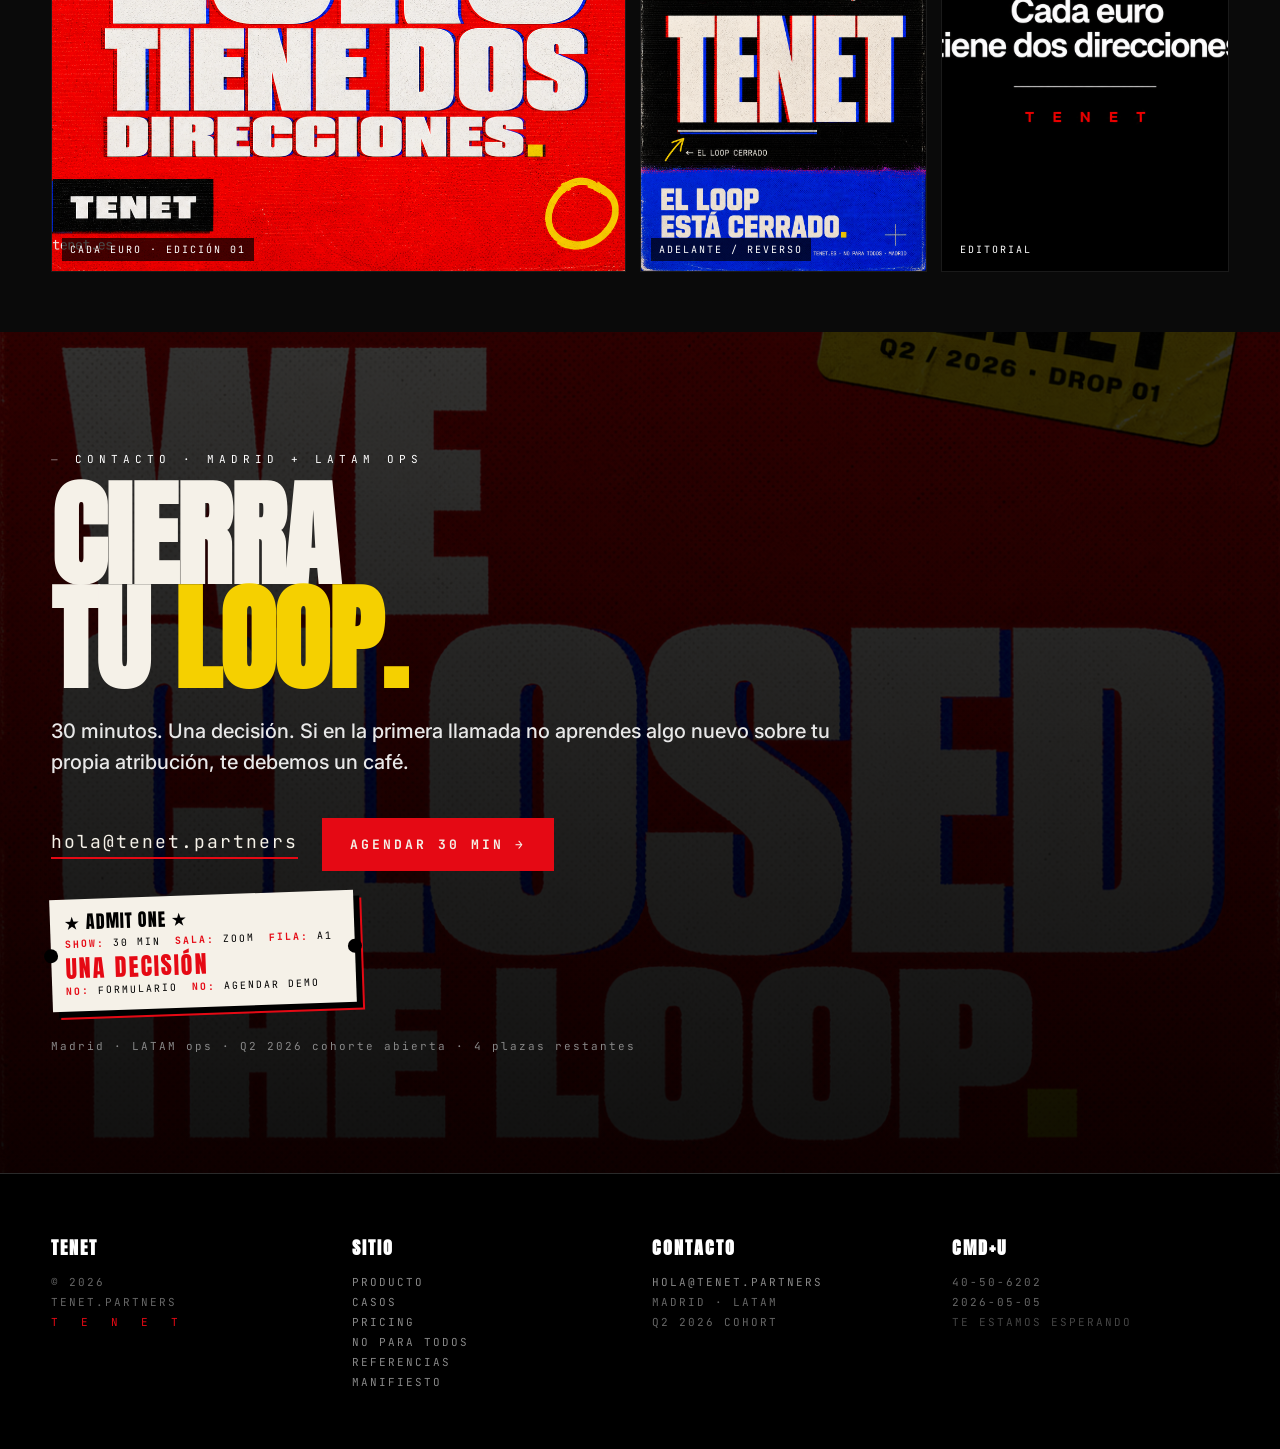
==== commit a62a8541: "borrar crt-static.jpg (era una foto de Warzone) + reemplazos La imagen que descargué de Unsplash com" ====
--- a/index.html
+++ b/index.html
@@ -229,7 +229,7 @@
     <div class="p1">
       <div class="polaroid tilt-l">
         <div class="tape"></div>
-        <img src="assets/img/crt-static.jpg" alt="CRT static">
+        <img src="assets/img/vhs-stack.jpg" alt="VHS stack">
         <div class="cap">"el pixel"</div>
       </div>
     </div>
@@ -286,7 +286,7 @@
 <section class="navcards">
   <div class="wrap">
     <a href="producto.html" class="ncard">
-      <div class="bg" style="background-image:url('assets/img/crt-static.jpg')"></div>
+      <div class="bg" style="background-image:url('assets/img/vhs-stack.jpg')"></div>
       <div class="num">01 · Mecánica</div>
       <h3>Cómo<br>cerramos<br>el loop.</h3>
       <div class="arr">Producto</div>
--- a/assets/site.css
+++ b/assets/site.css
@@ -214,8 +214,8 @@
 }
 .pagehead::before{
   content:"";position:absolute;inset:0;
-  background:url('img/crt-static.jpg') center/cover;
-  opacity:.18;mix-blend-mode:screen;
+  background:linear-gradient(135deg,rgba(229,9,20,.06),transparent 60%);
+  pointer-events:none;
 }
 .pagehead .wrap{position:relative;z-index:2}
 .pagehead .crumbs{
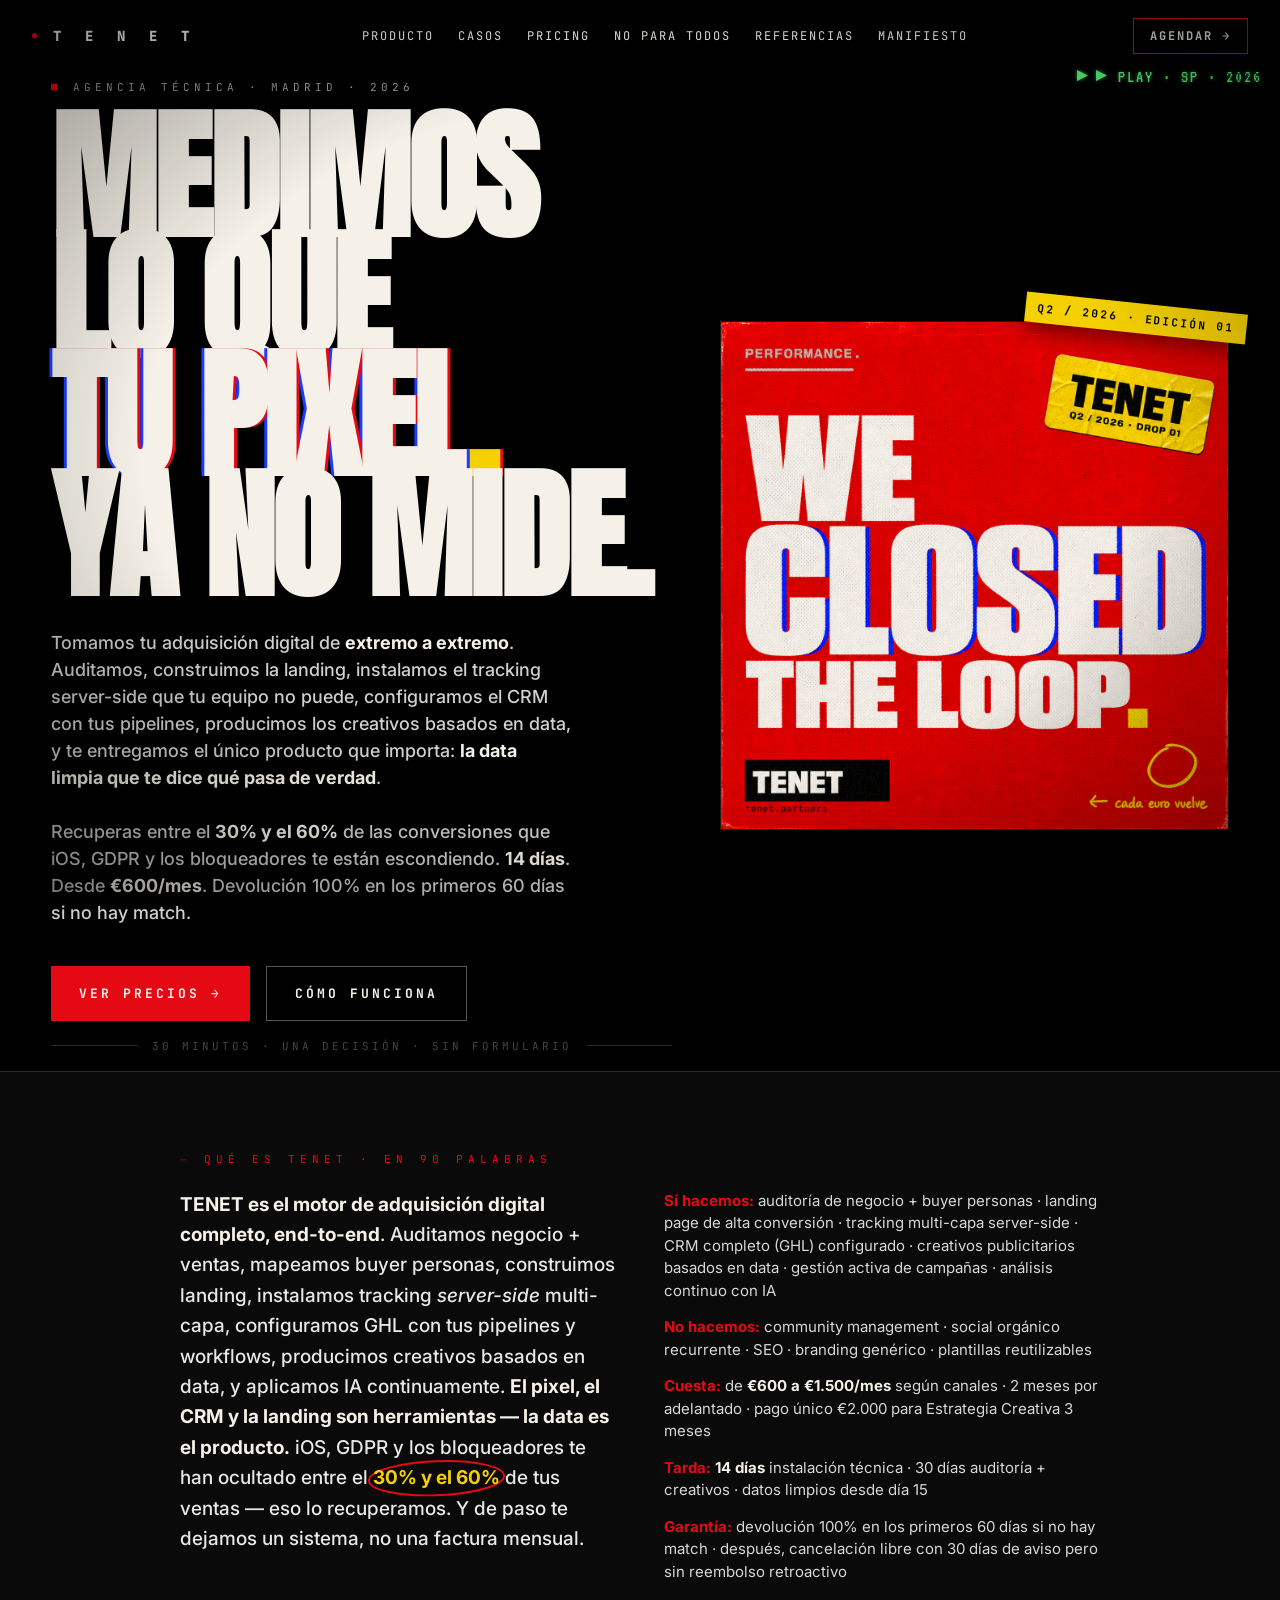
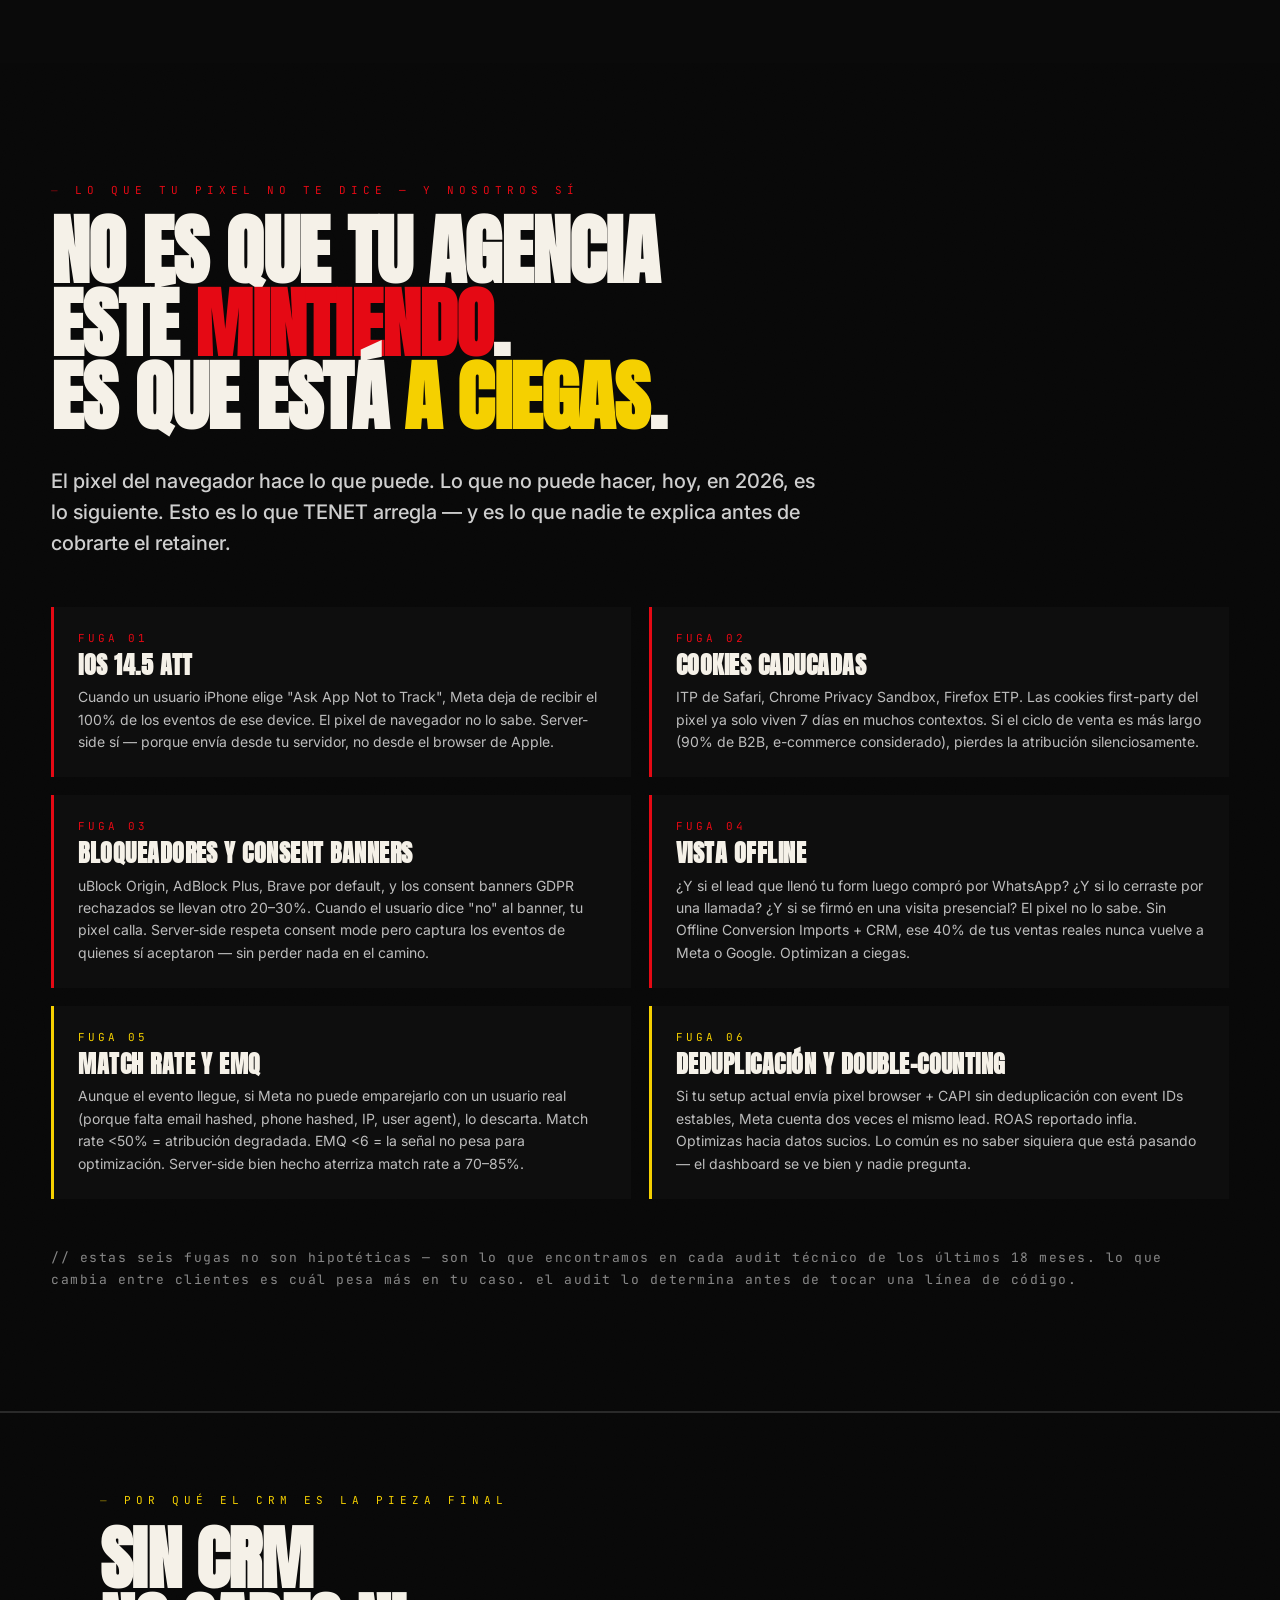
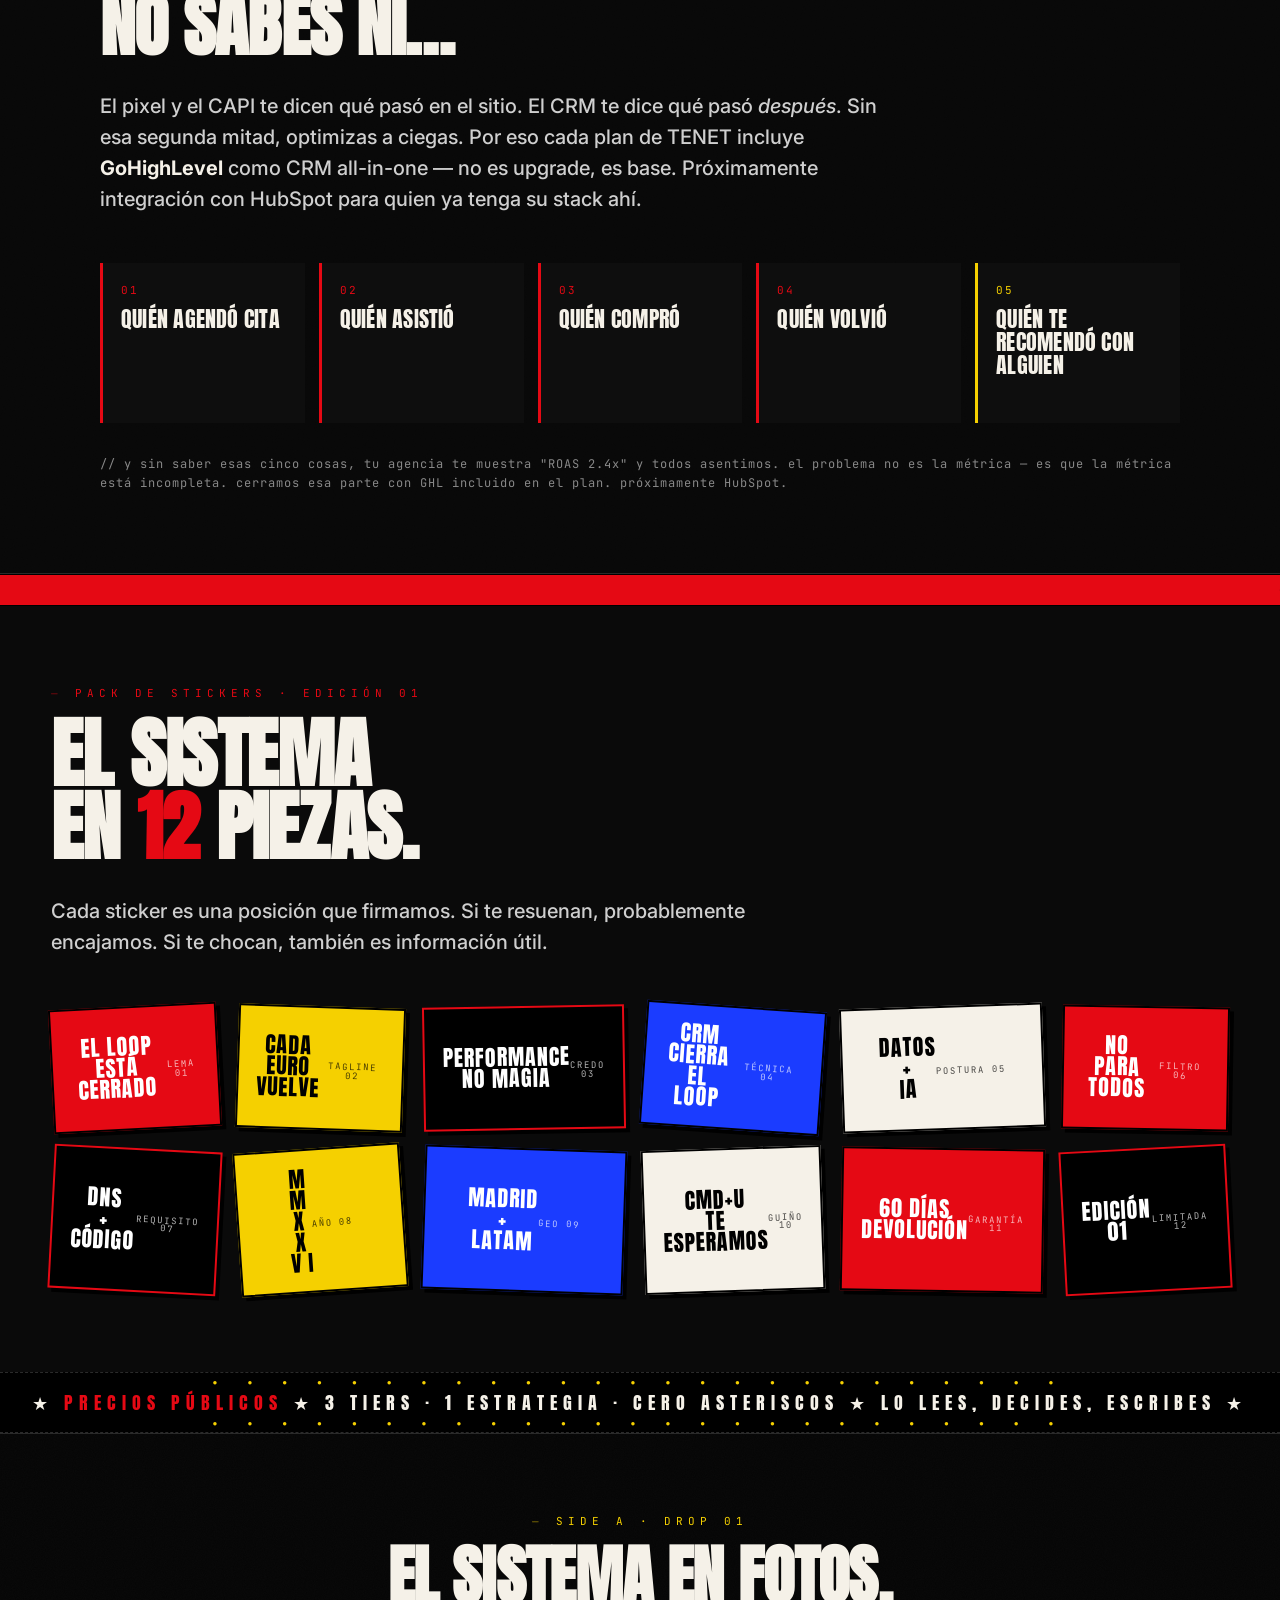
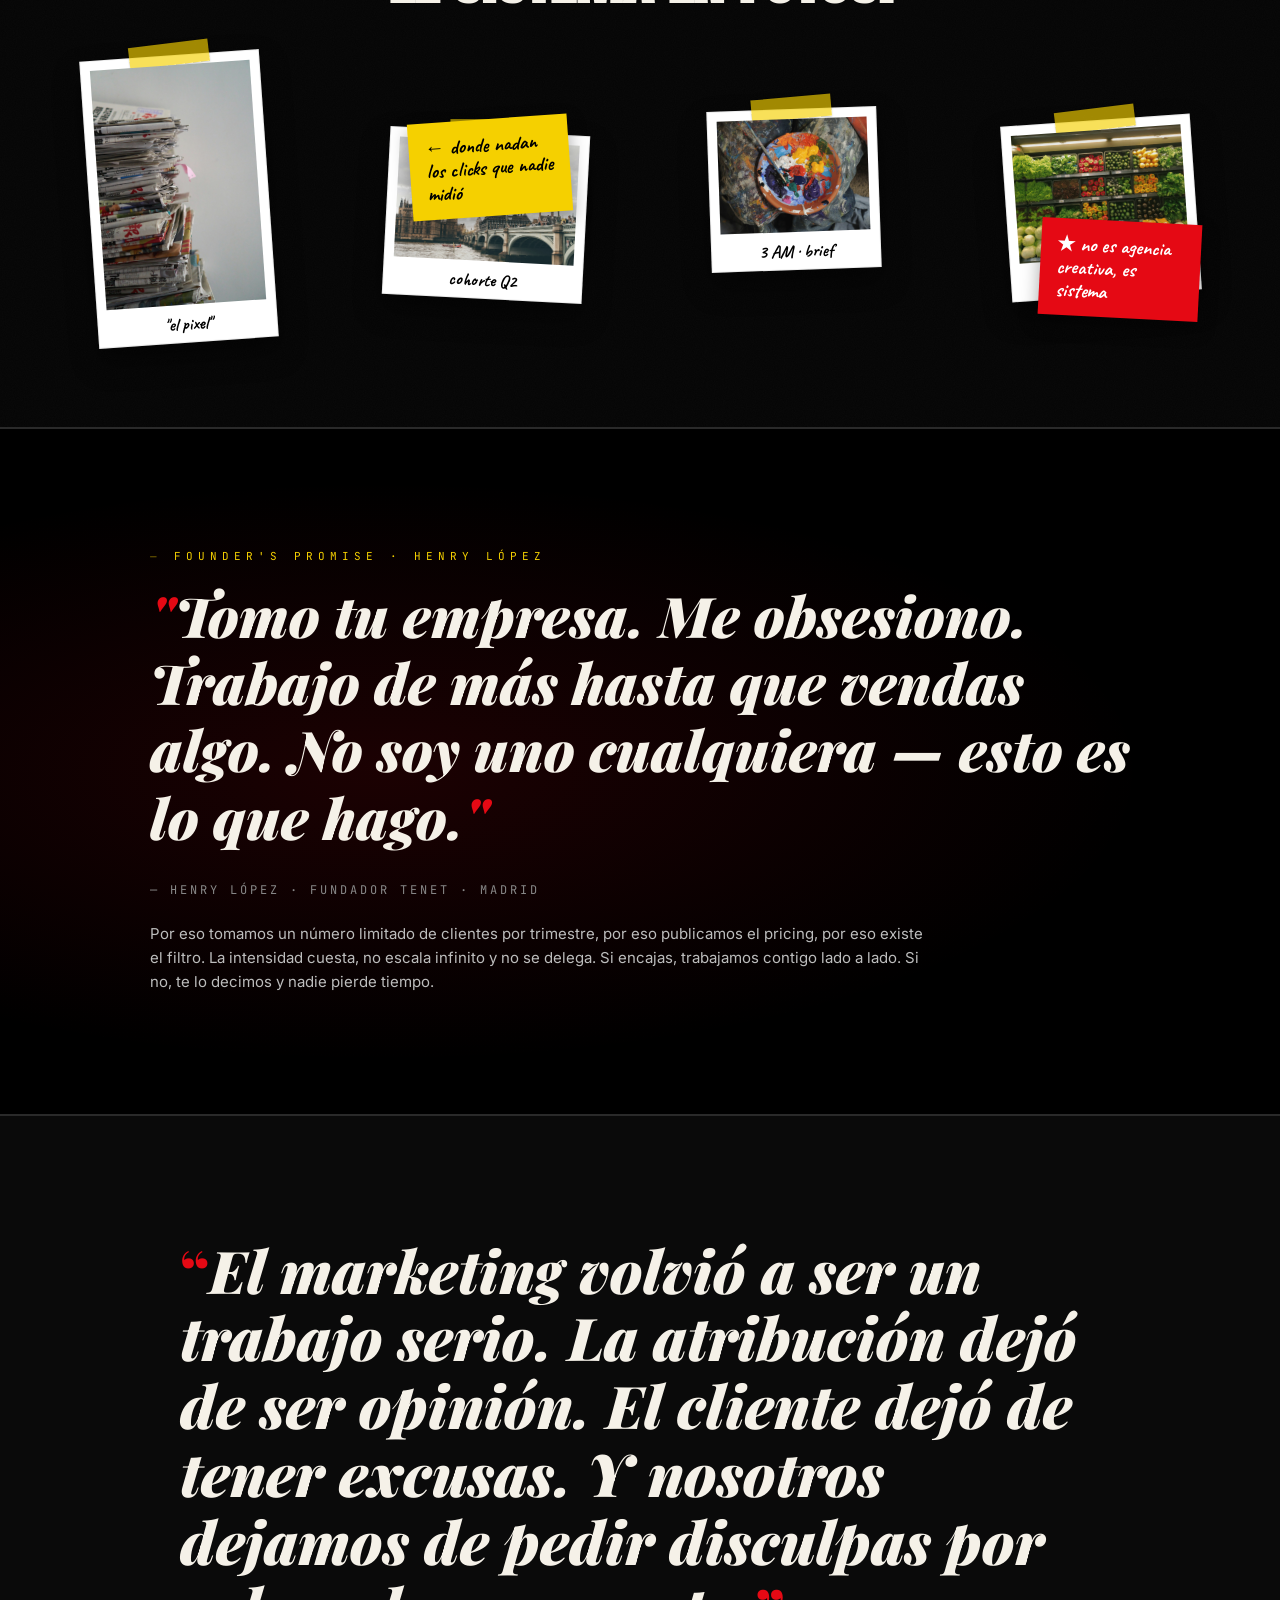
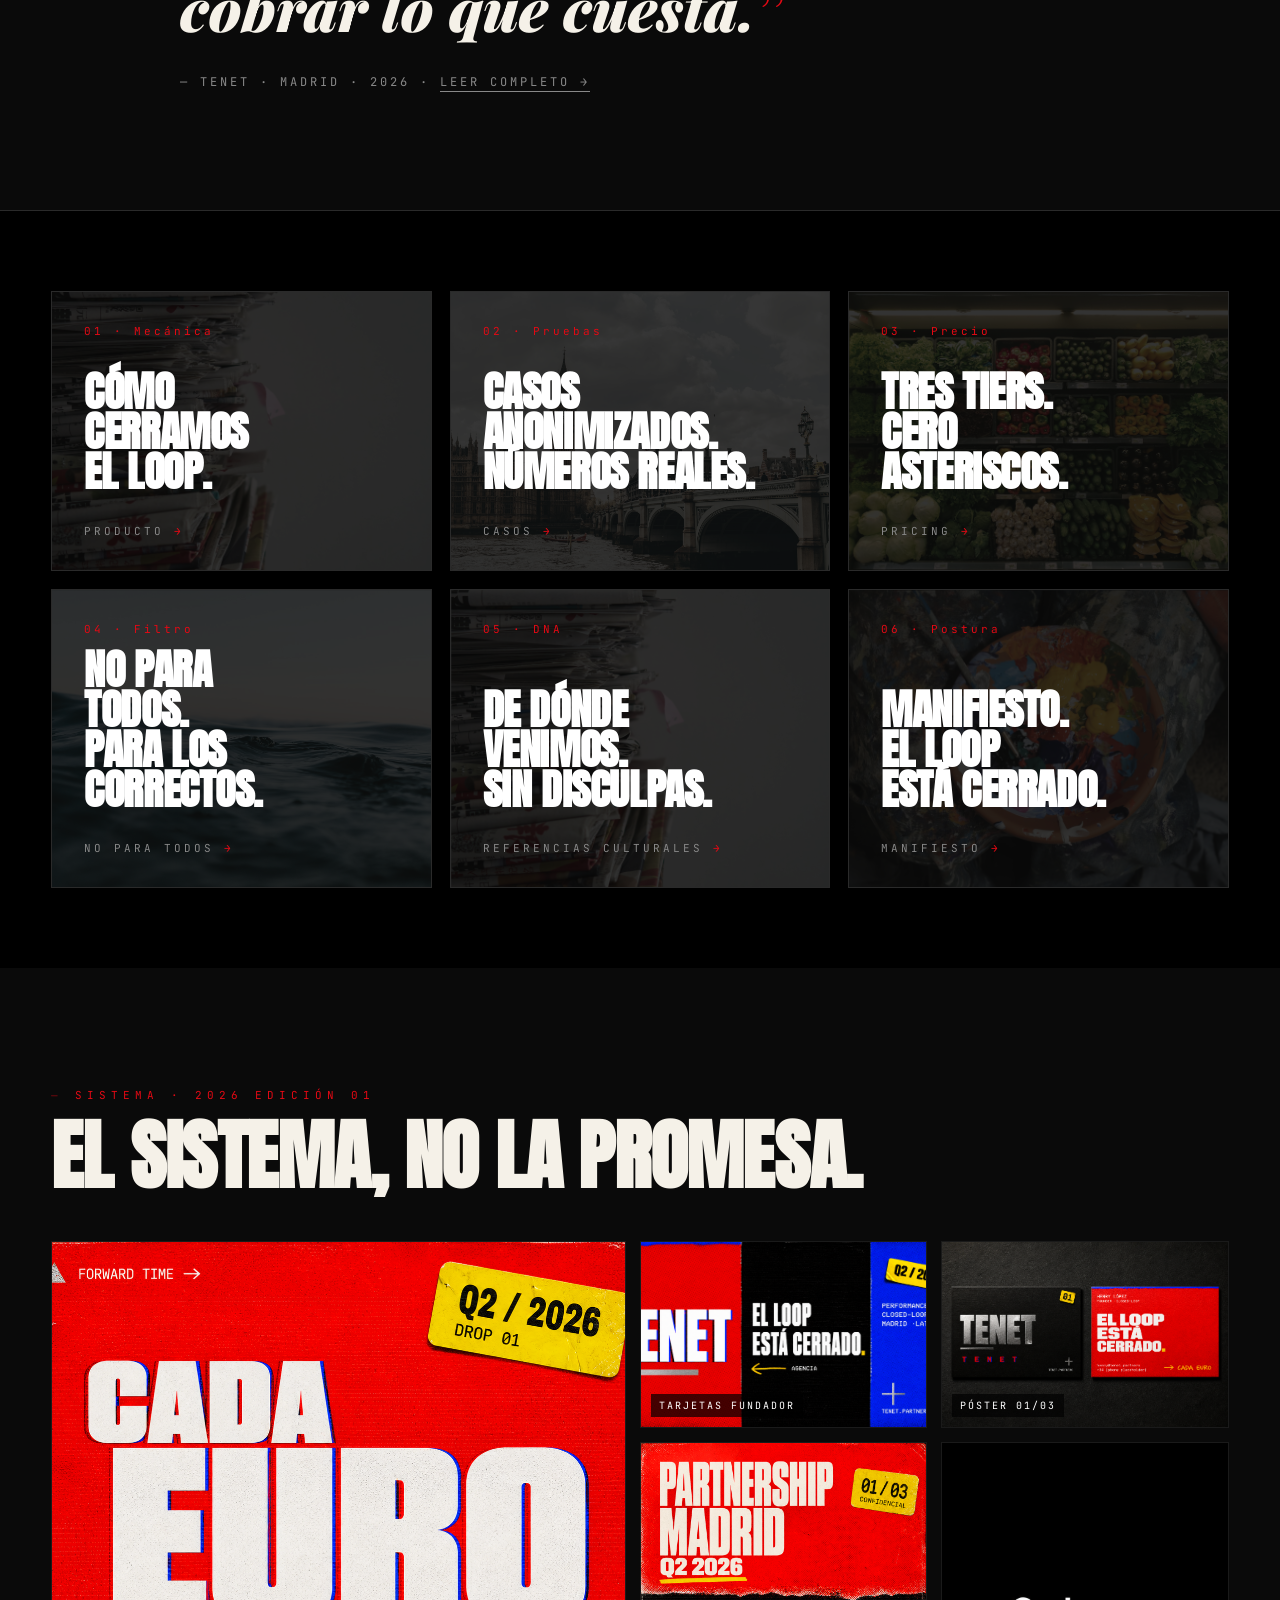
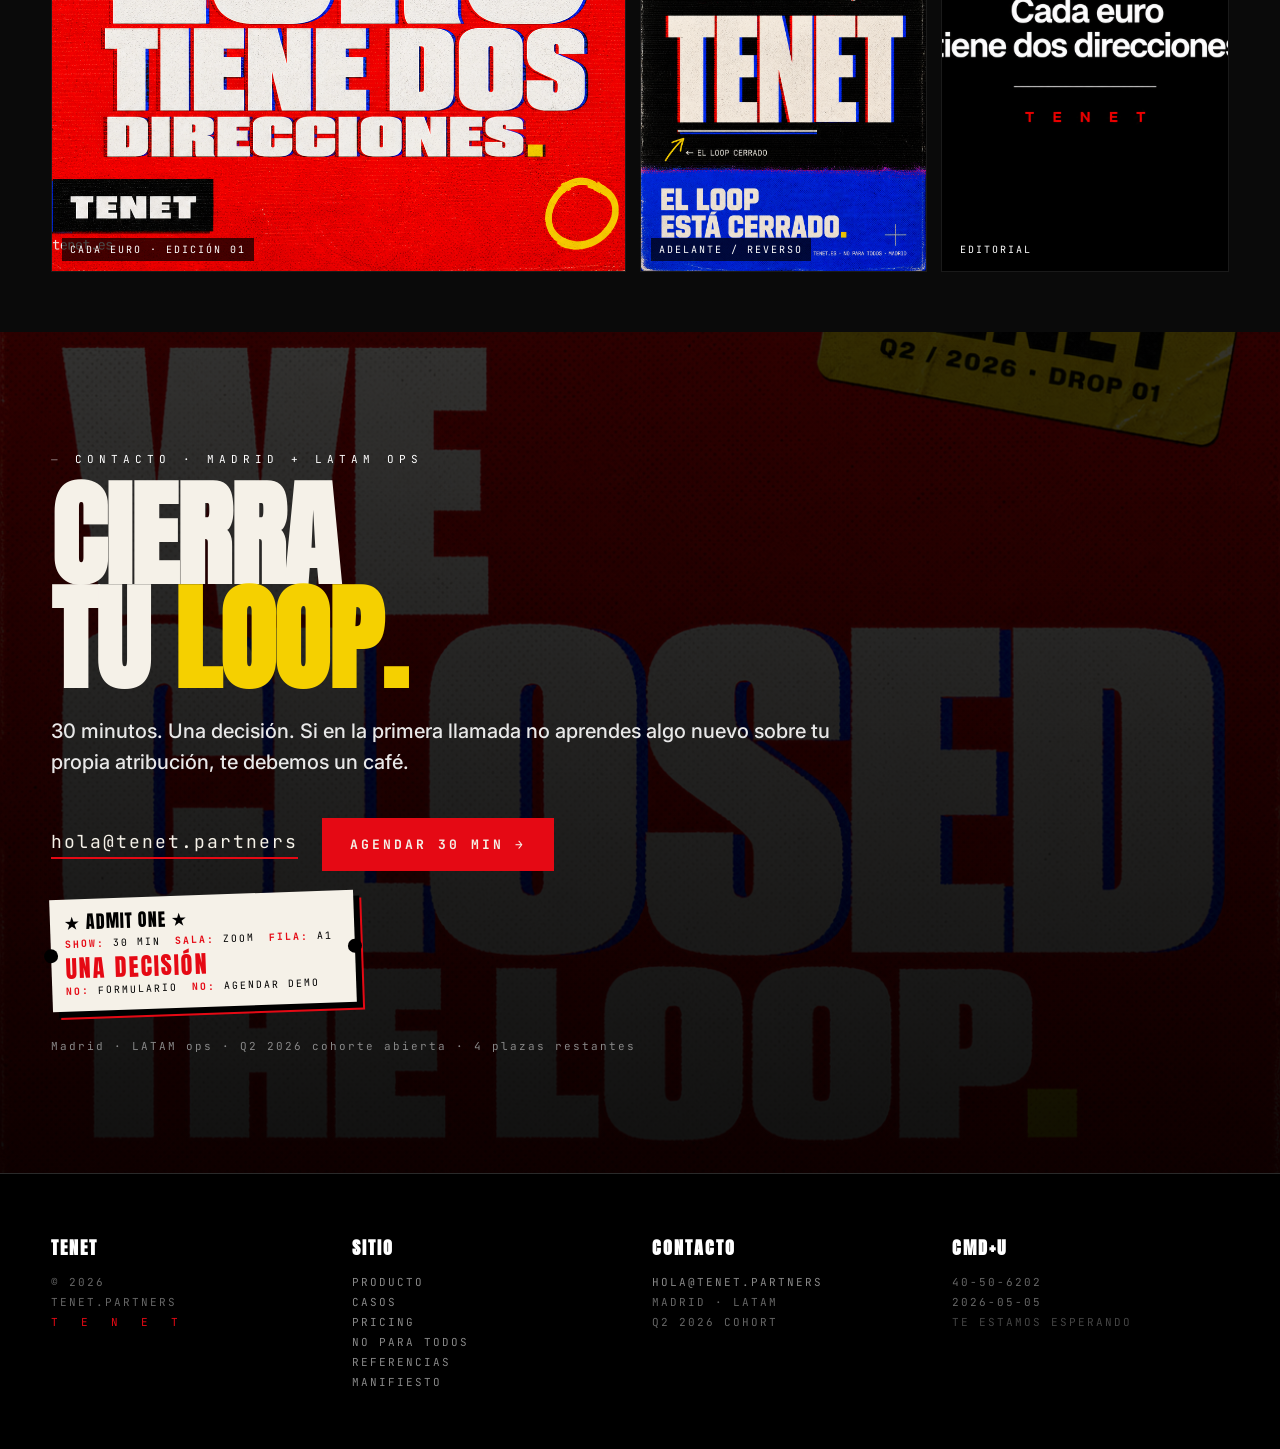
==== commit fa889216: "fuera todo el relleno Henry: 'todo el relleno quitalo'  ELIMINADO: - Counter widget 'LOOPS CERRADOS " ====
--- a/index.html
+++ b/index.html
@@ -406,19 +406,9 @@
   </div>
 </footer>
 
-<div class="counter" id="counter" aria-hidden="true">
-  <div class="lab"><span class="pulse"></span>LOOPS CERRADOS</div>
-  <div class="num" id="num">1,247</div>
-</div>
-
-<!-- ─── NOW SPINNING (vinyl shop) ─── -->
-<div class="spinning" aria-hidden="true">
-  <div class="disc"></div>
-  <div class="meta">
-    <div class="lab">▶ NOW SPINNING</div>
-    <div class="title">Cohorte Q2 2026</div>
-    <div class="sub">Side A · Madrid · Drop 01</div>
-  </div>
+
+
+
 </div>
 
 
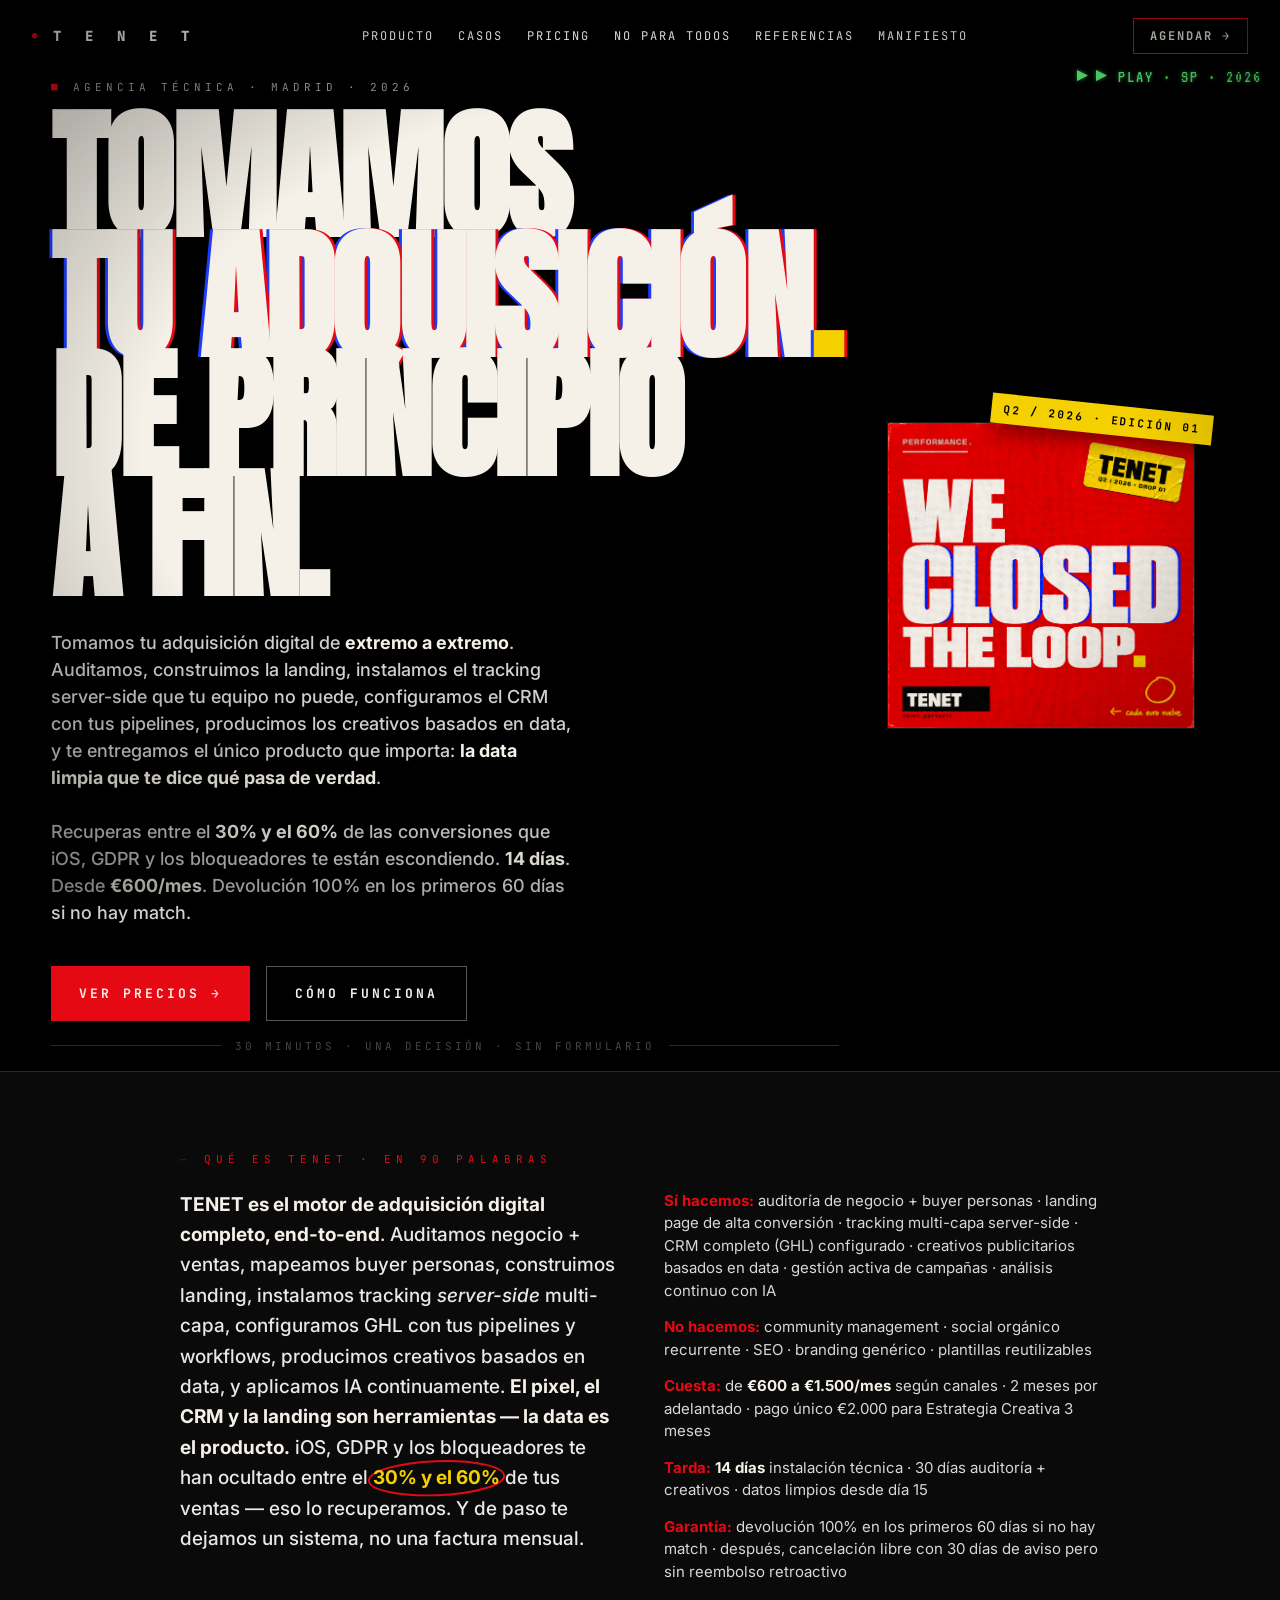
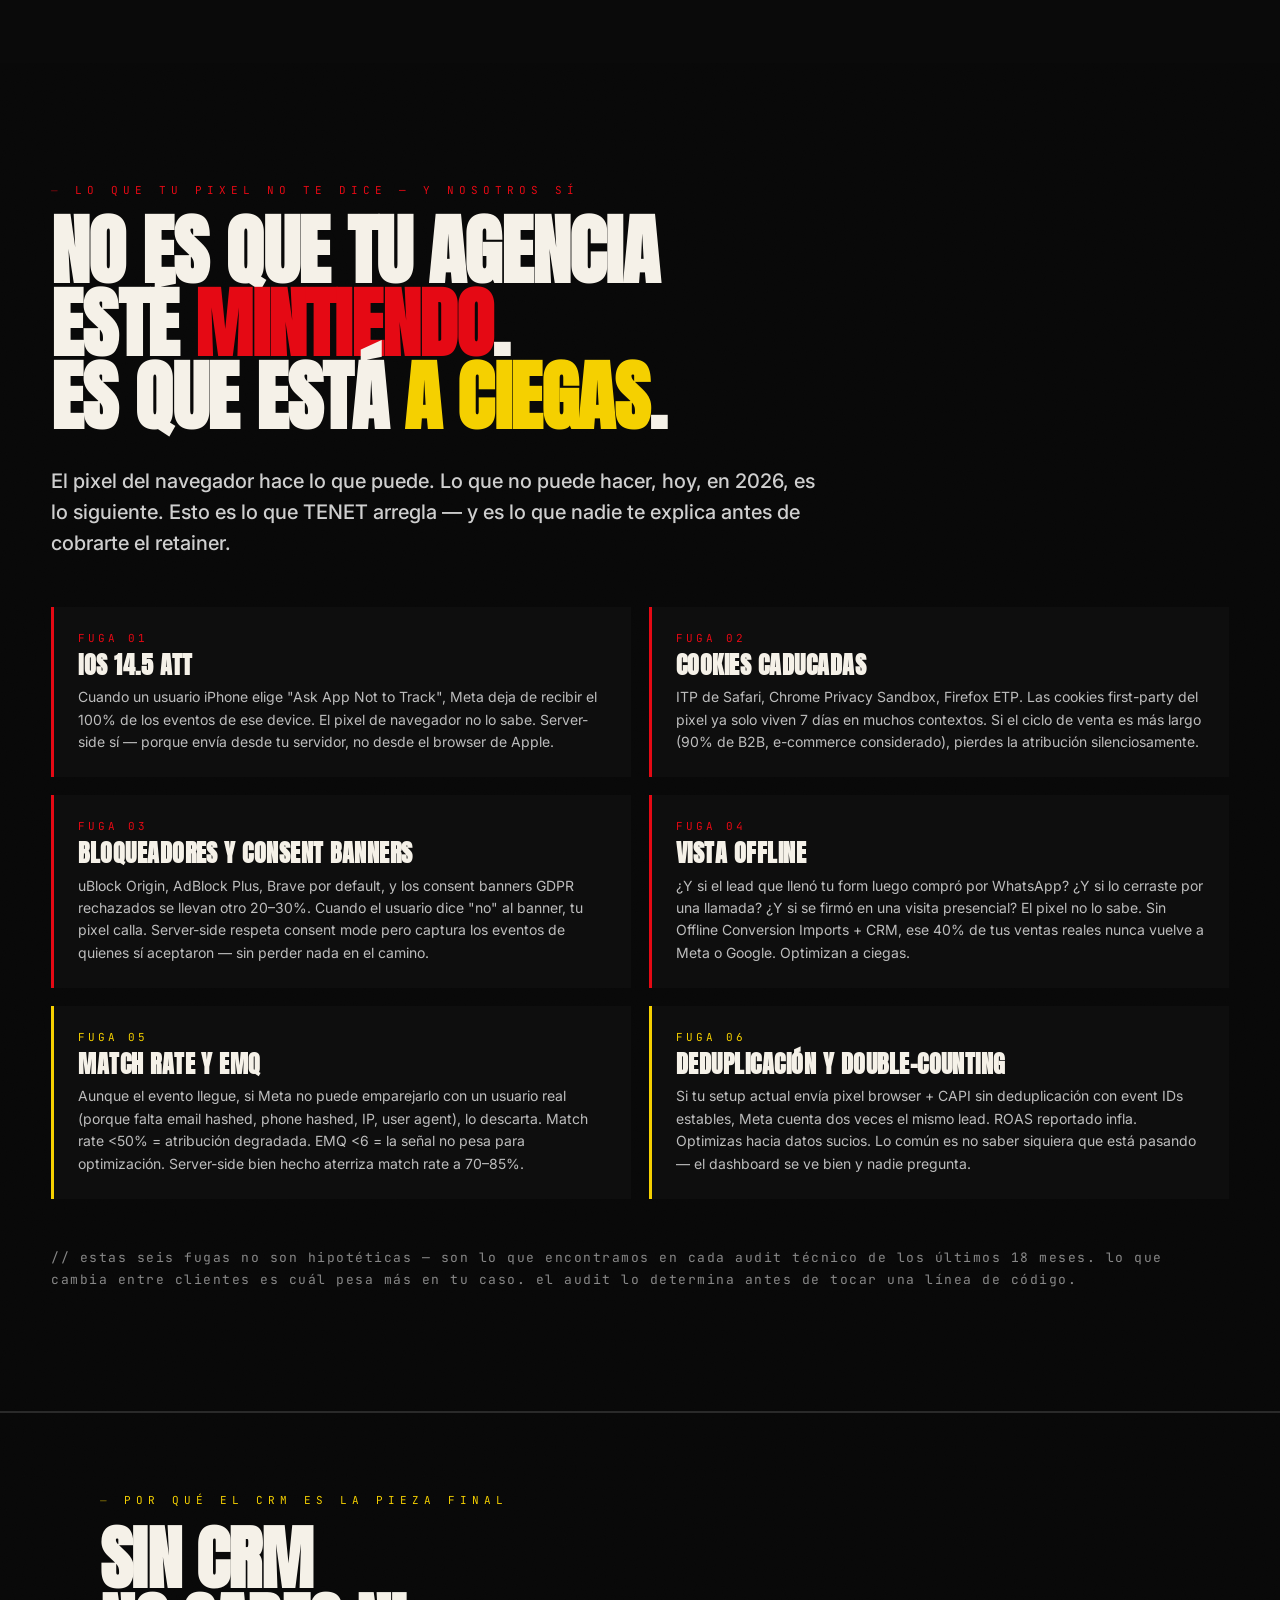
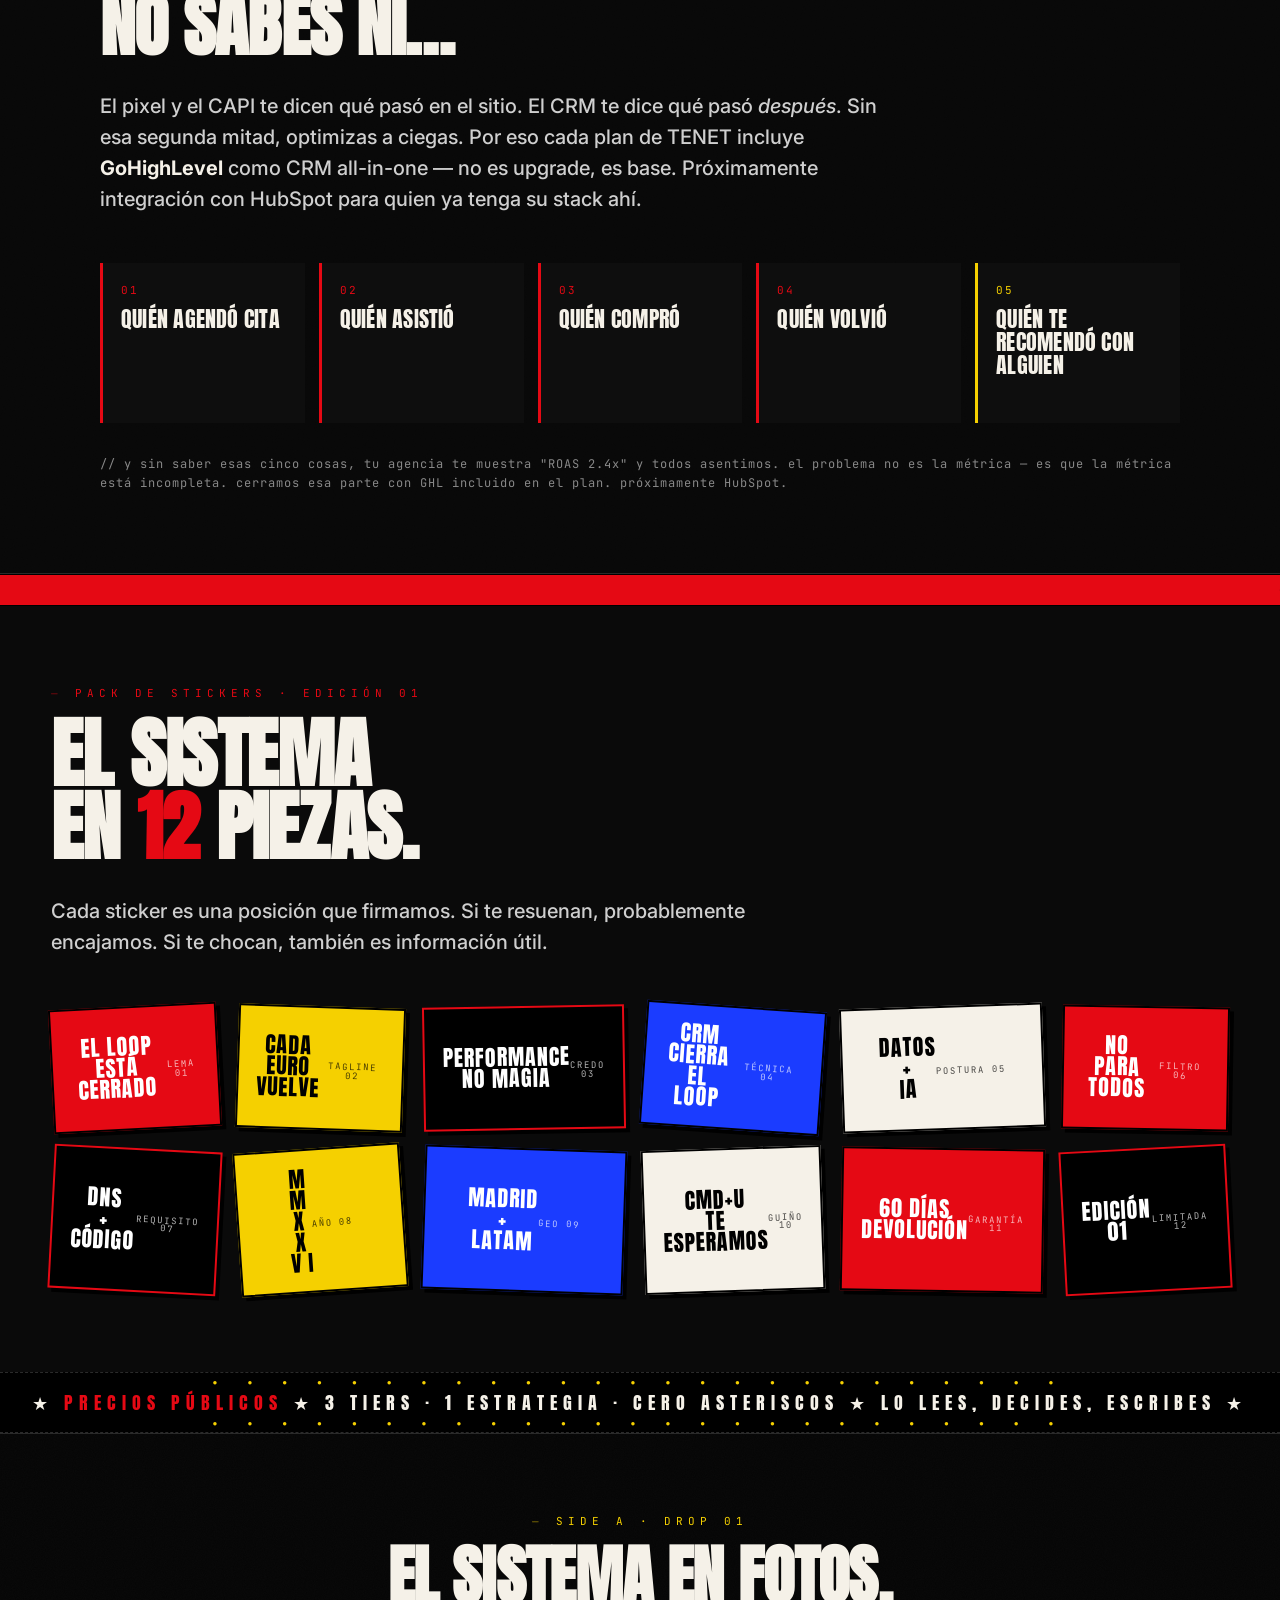
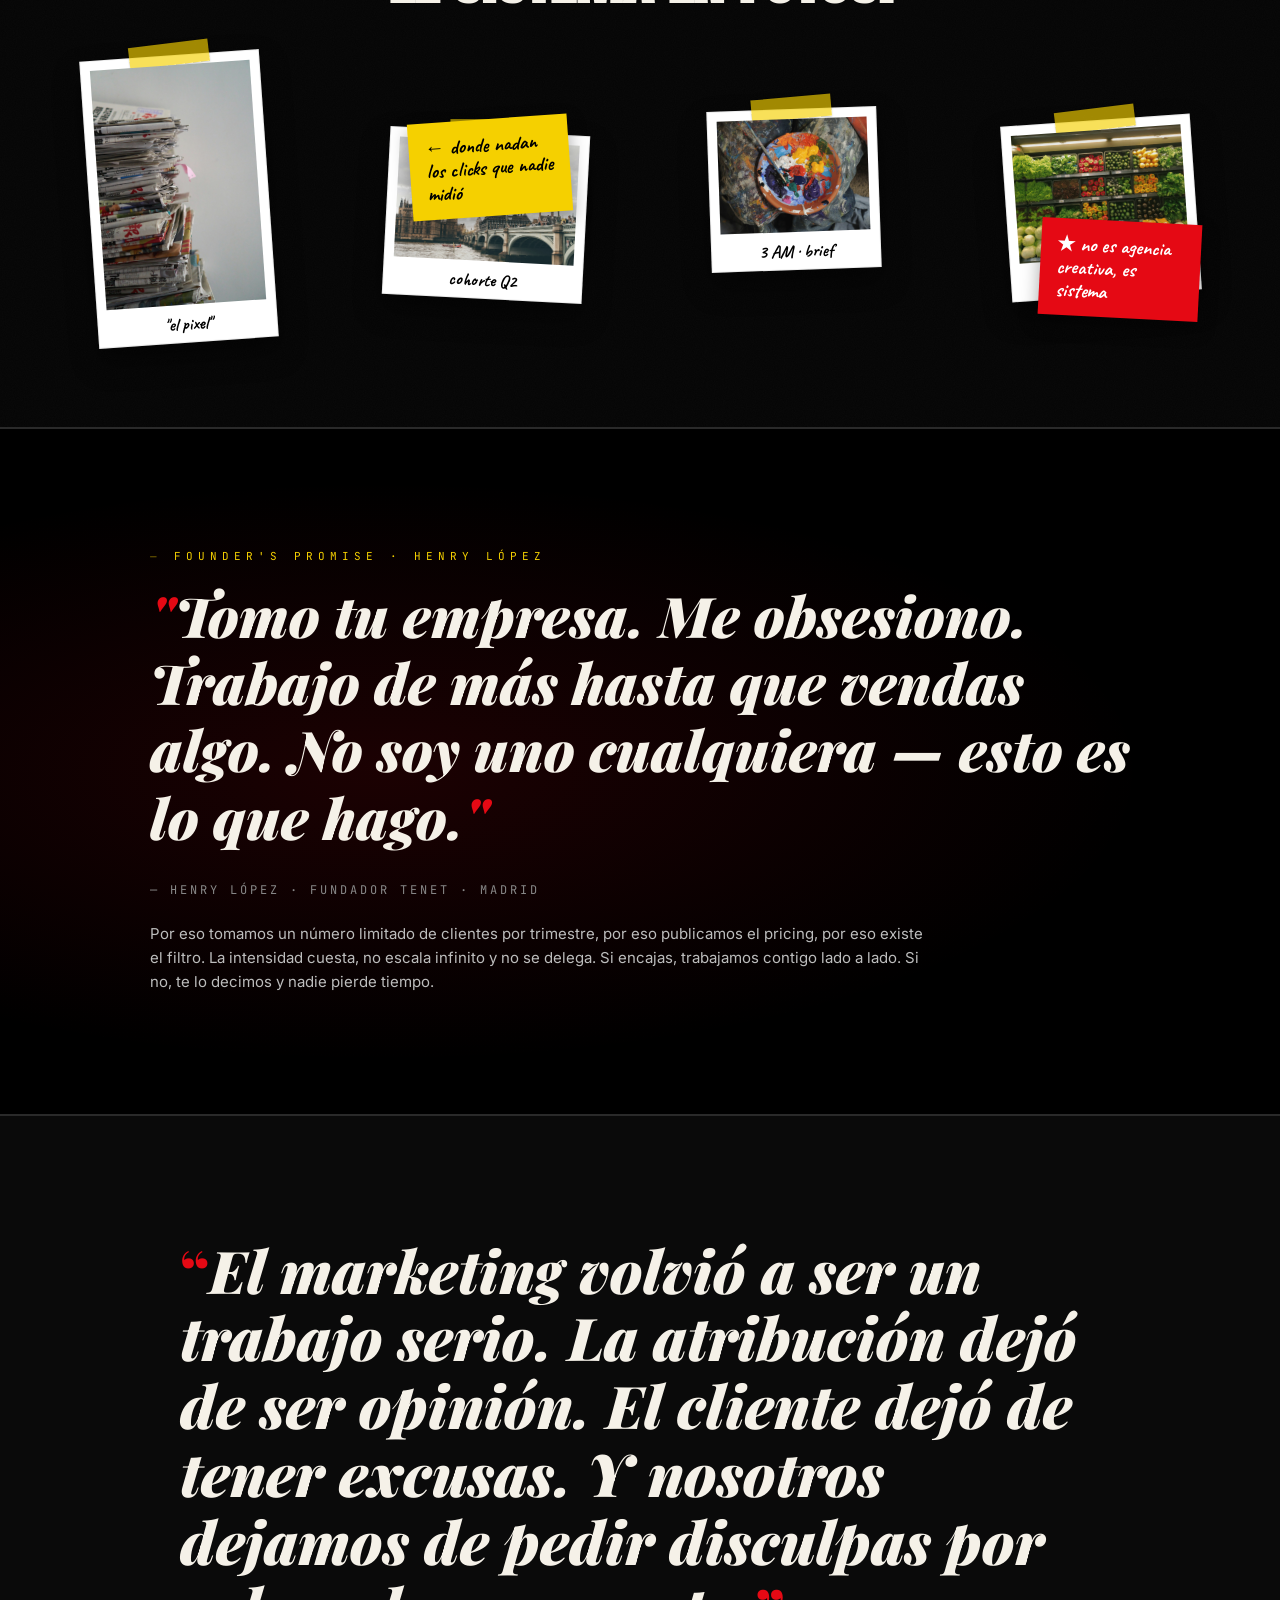
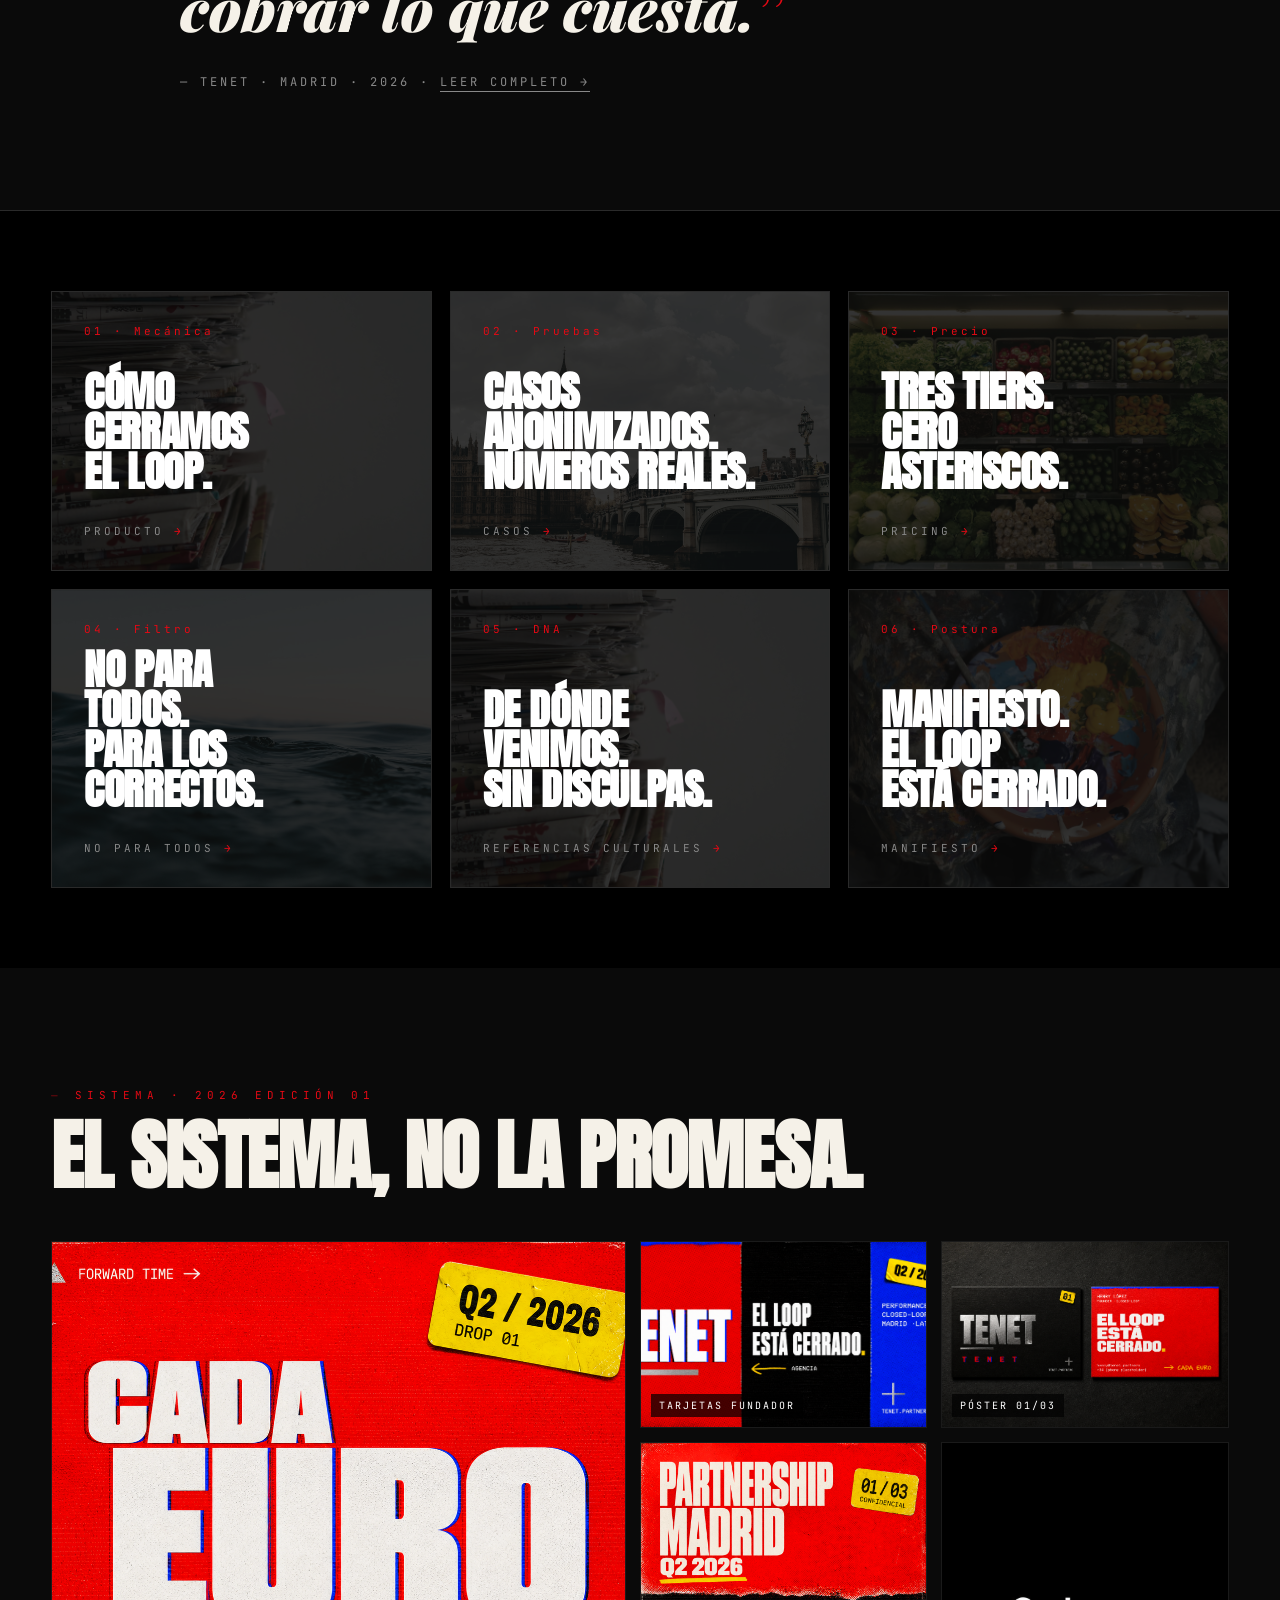
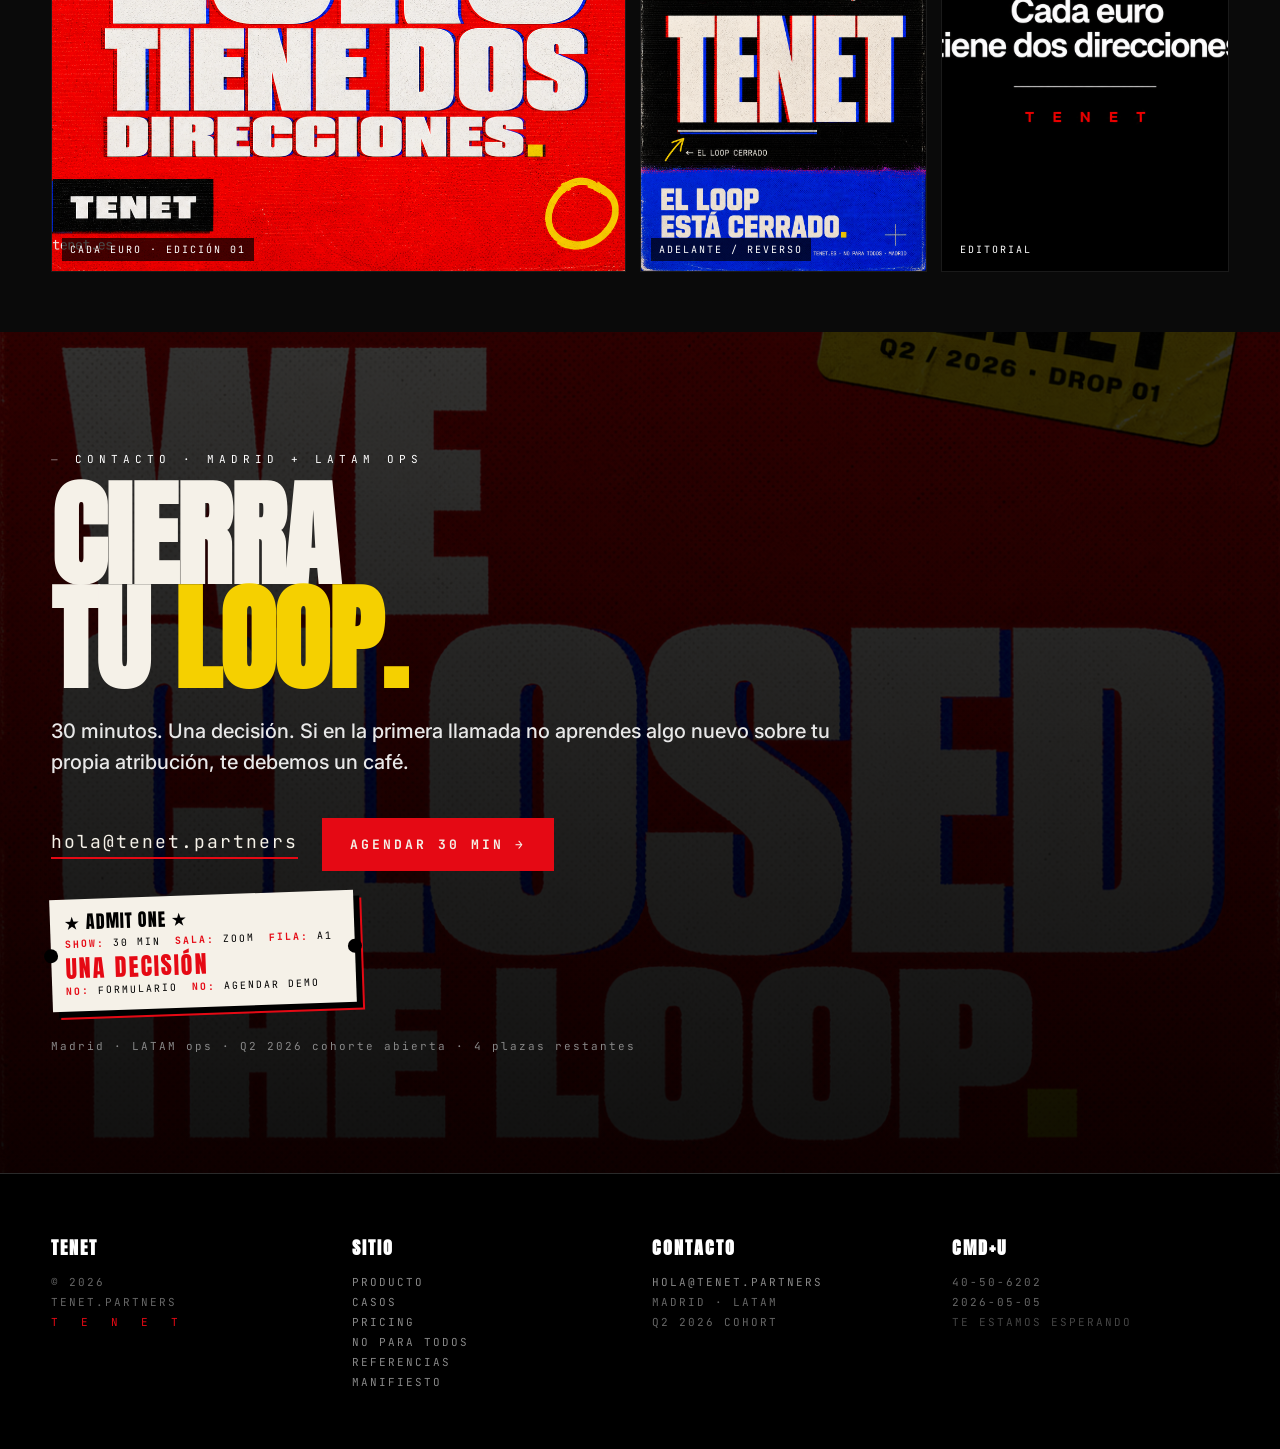
==== commit 029a861b: "hero: 'medimos lo que tu pixel ya no mide' → 'tomamos tu adquisición de principio a fin' Henry: 'med" ====
--- a/index.html
+++ b/index.html
@@ -12,9 +12,9 @@
 <head>
 <meta charset="utf-8">
 <meta name="viewport" content="width=device-width,initial-scale=1">
-<title>TENET — Medimos lo que tu pixel ya no mide. Atribución server-side + CRM.</title>
-<meta name="description" content="Agencia técnica de Madrid. Meta CAPI + Google Enhanced Conversions + CRM all-in-one (GoHighLevel incluido) para recuperar el 30-60% de conversiones perdidas. Desde €600/mes. 14 días. Devolución 60 días.">
-<meta property="og:title" content="TENET — El loop está cerrado.">
+<title>TENET — Toda tu adquisición digital. De principio a fin.</title>
+<meta name="description" content="Agencia técnica de Madrid. Auditoría + landing + tracking server-side + CRM all-in-one (GoHighLevel) + creativos basados en data + IA. Desde €600/mes. 14 días. Devolución 60 días.">
+<meta property="og:title" content="TENET — Toda tu adquisición digital. De principio a fin.">
 <meta property="og:image" content="assets/img/hero-we-closed-the-loop.png">
 <link rel="icon" type="image/svg+xml" href="assets/favicon.svg">
 <link rel="stylesheet" href="assets/site.css">
@@ -44,10 +44,10 @@
     <div>
       <div class="kick">Agencia técnica · Madrid · 2026</div>
       <h1>
-        <span class="word">MEDIMOS</span>
-        <span class="word">LO QUE</span>
-        <span class="word shift">TU&nbsp;PIXEL<span class="stop">.</span></span>
-        <span class="word">YA NO MIDE.</span>
+        <span class="word">TOMAMOS</span>
+        <span class="word shift">TU&nbsp;ADQUISICIÓN<span class="stop">.</span></span>
+        <span class="word">DE PRINCIPIO</span>
+        <span class="word">A FIN.</span>
       </h1>
       <p class="promise">
         Tomamos tu adquisición digital de <b>extremo a extremo</b>. Auditamos, construimos la landing, instalamos el tracking server-side que tu equipo no puede, configuramos el CRM con tus pipelines, producimos los creativos basados en data, y te entregamos el único producto que importa: <b>la data limpia que te dice qué pasa de verdad</b>.
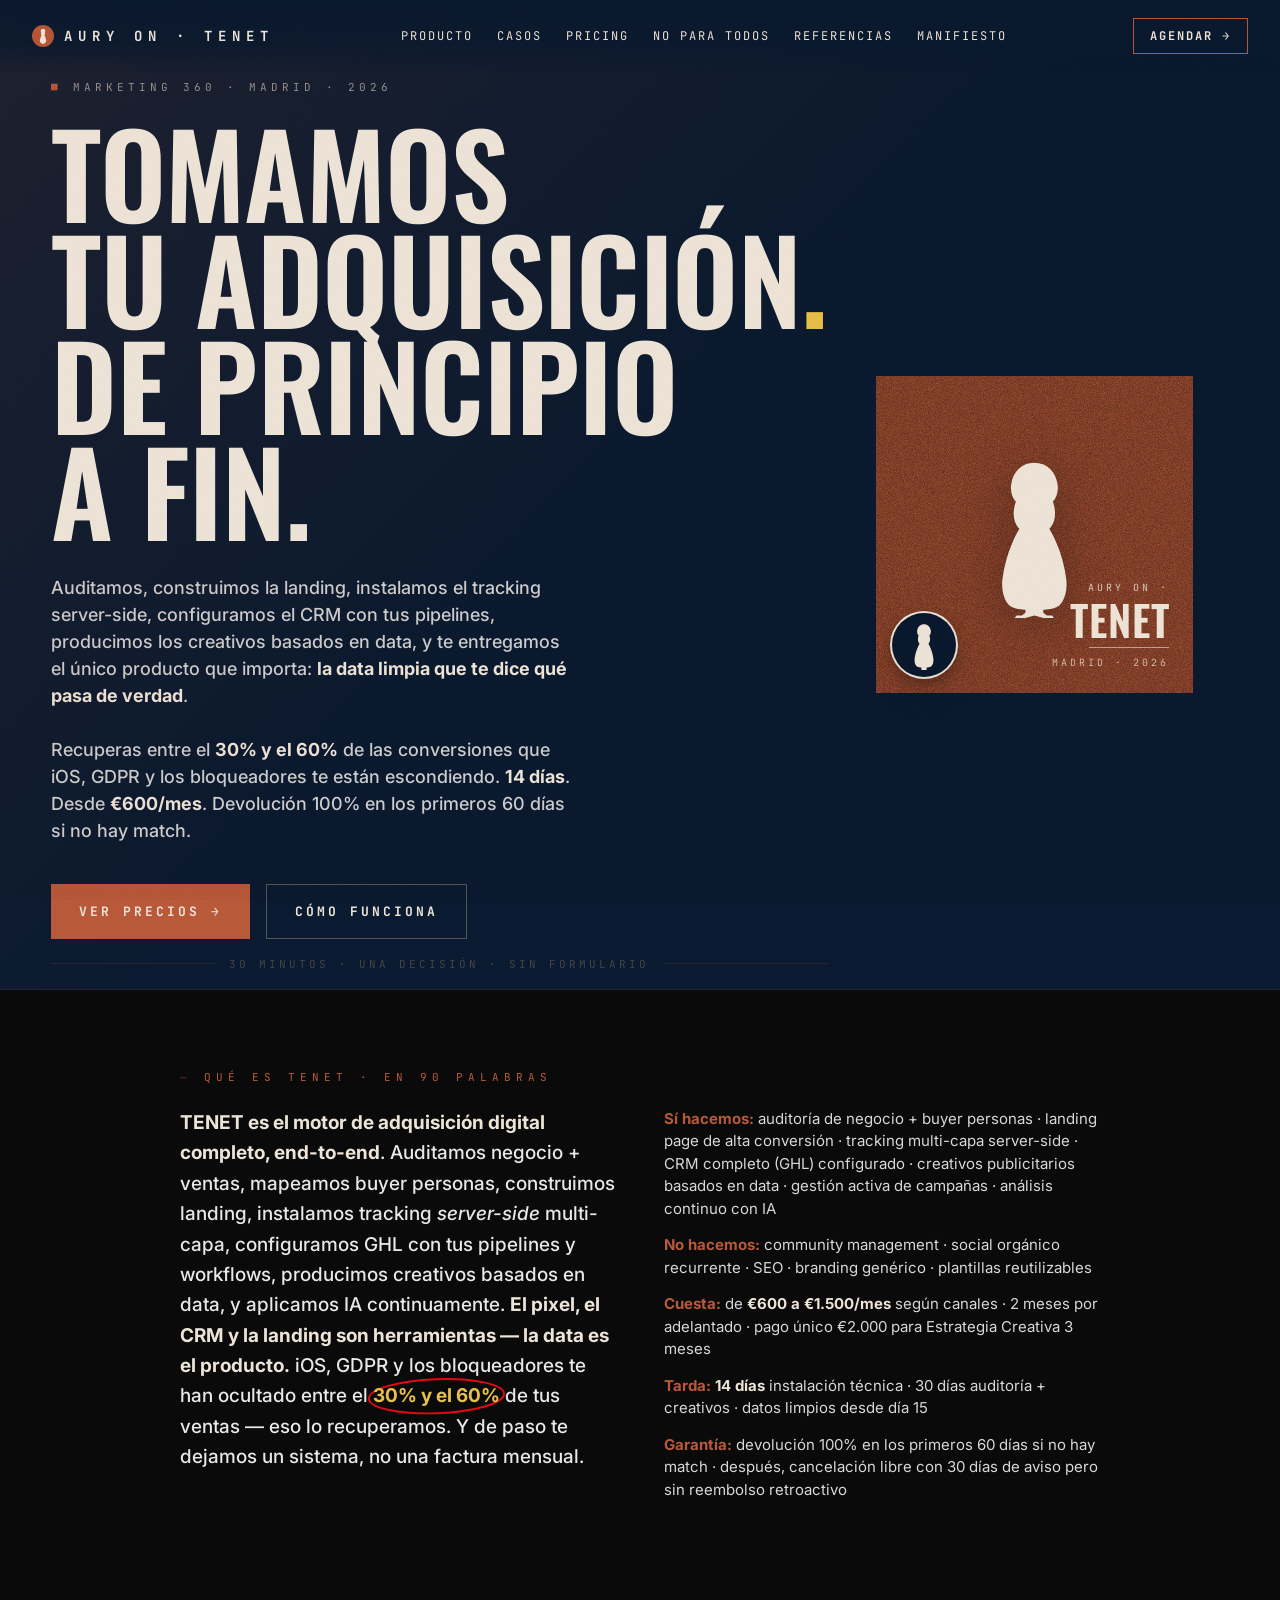
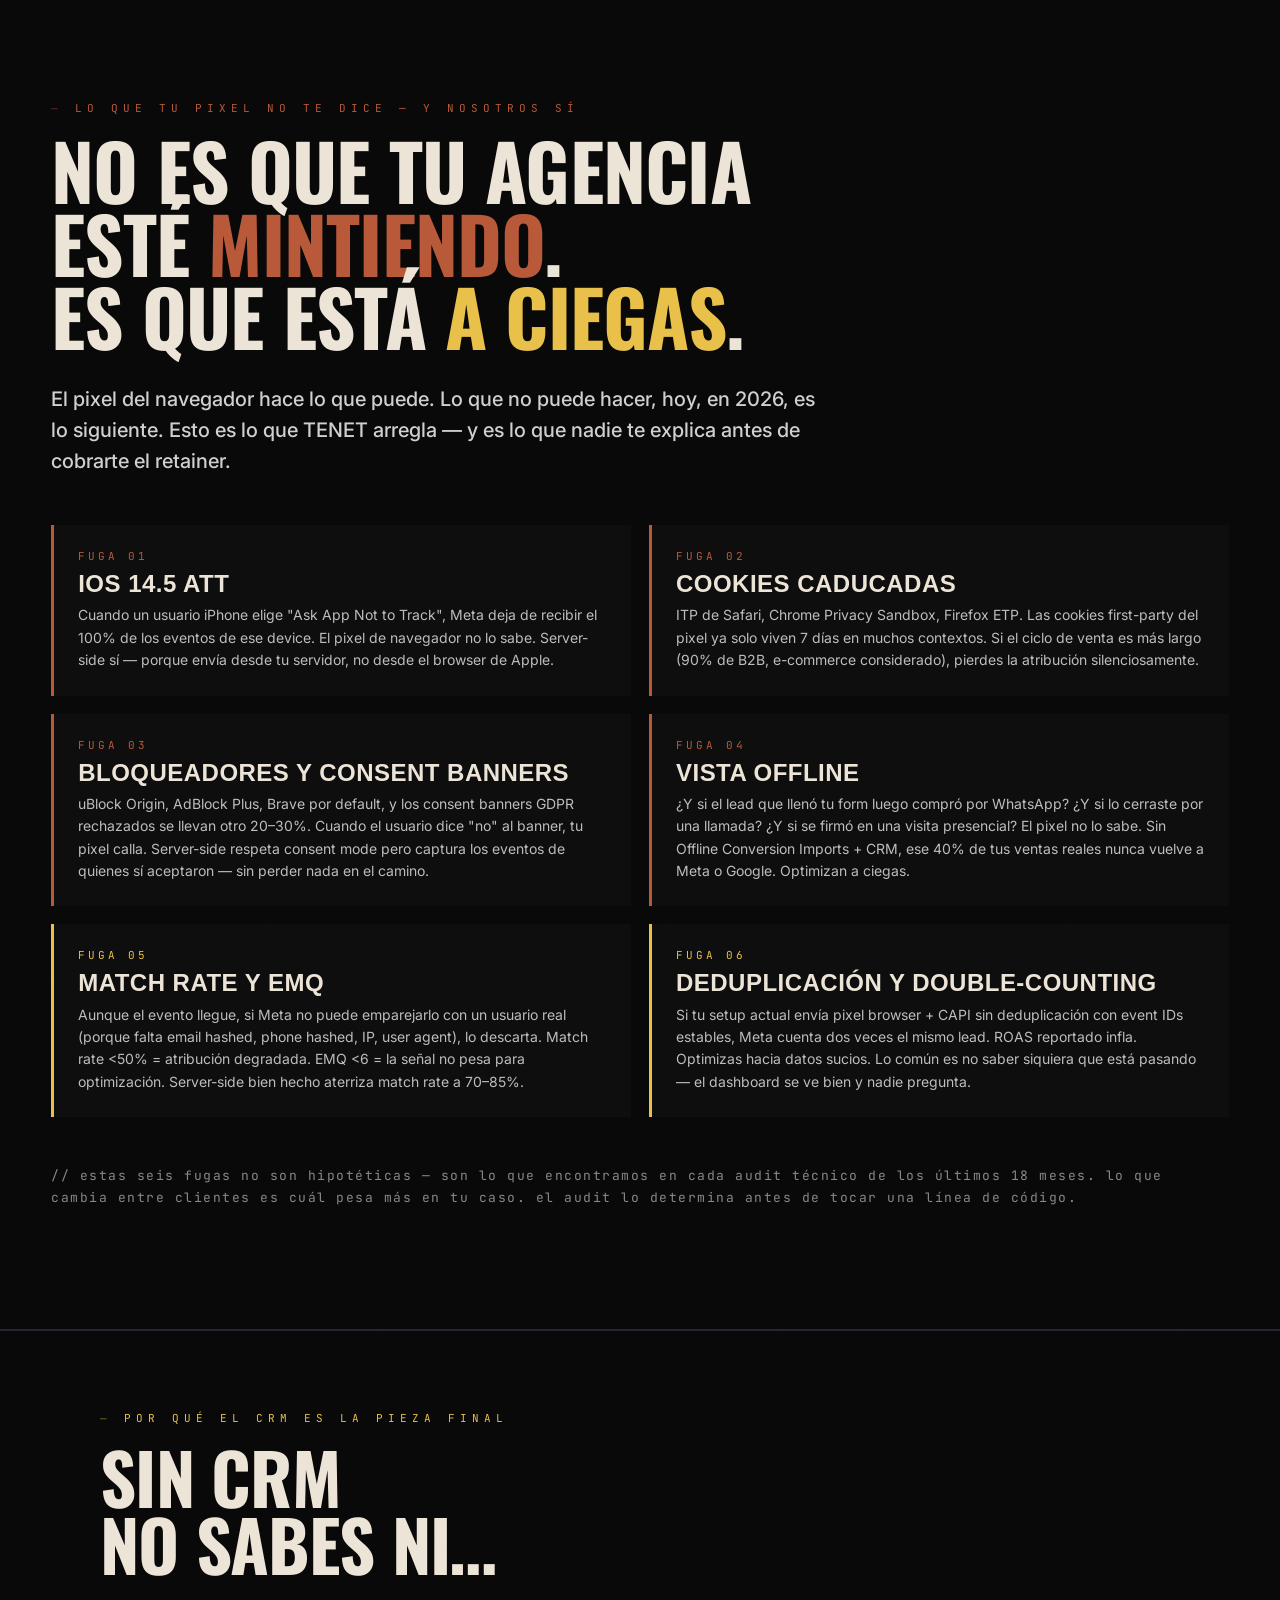
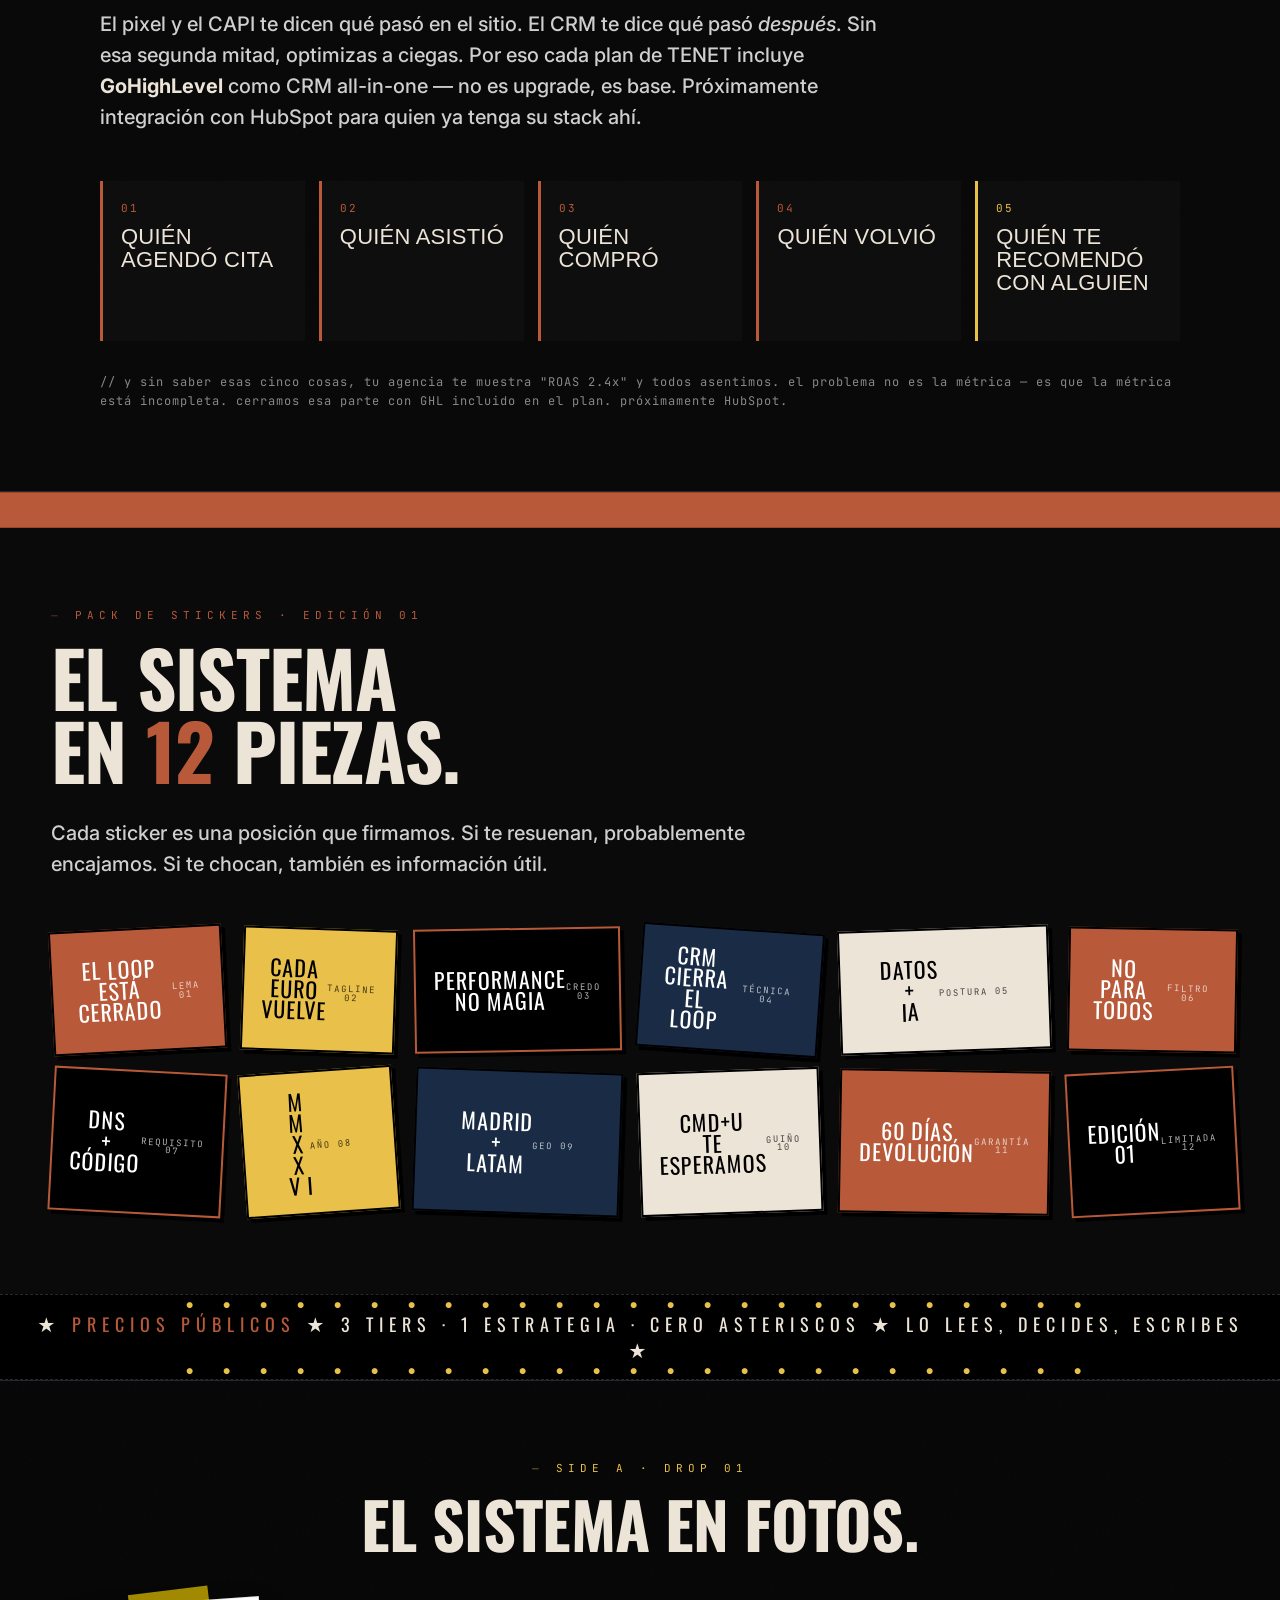
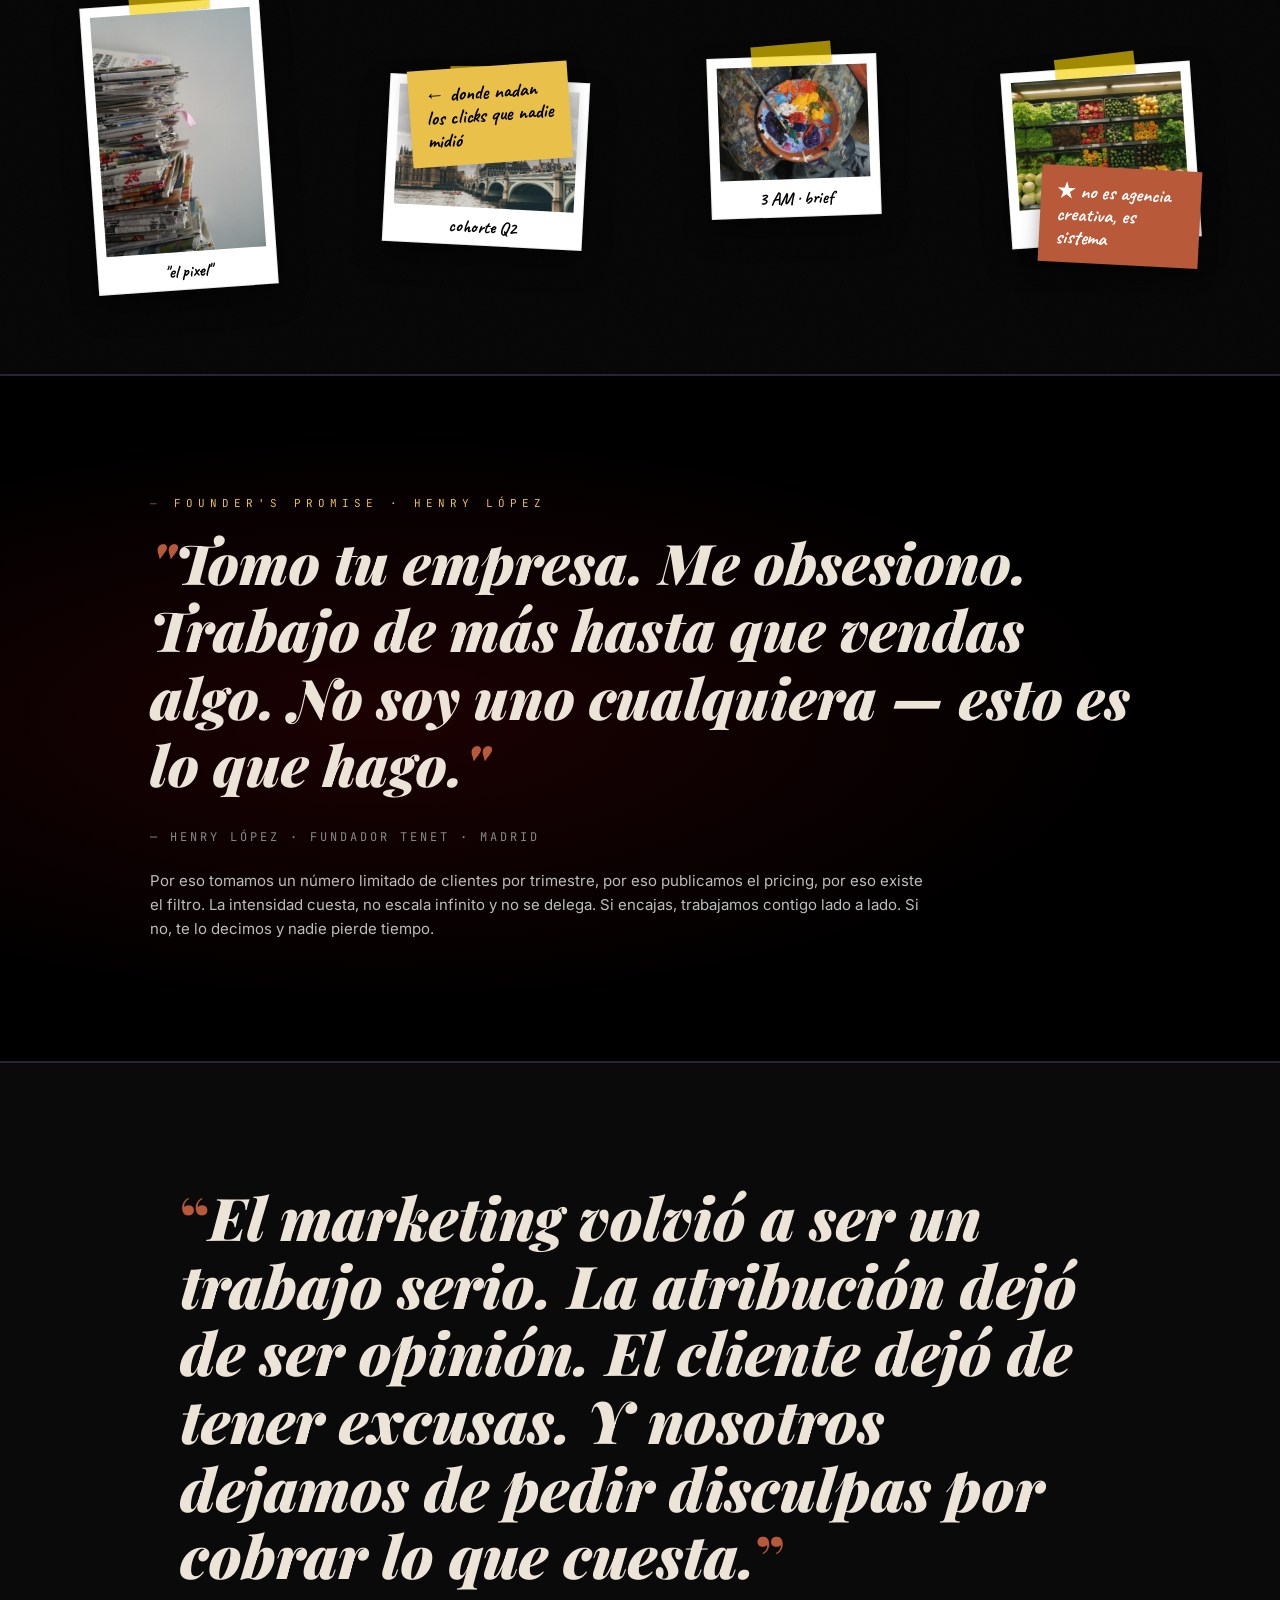
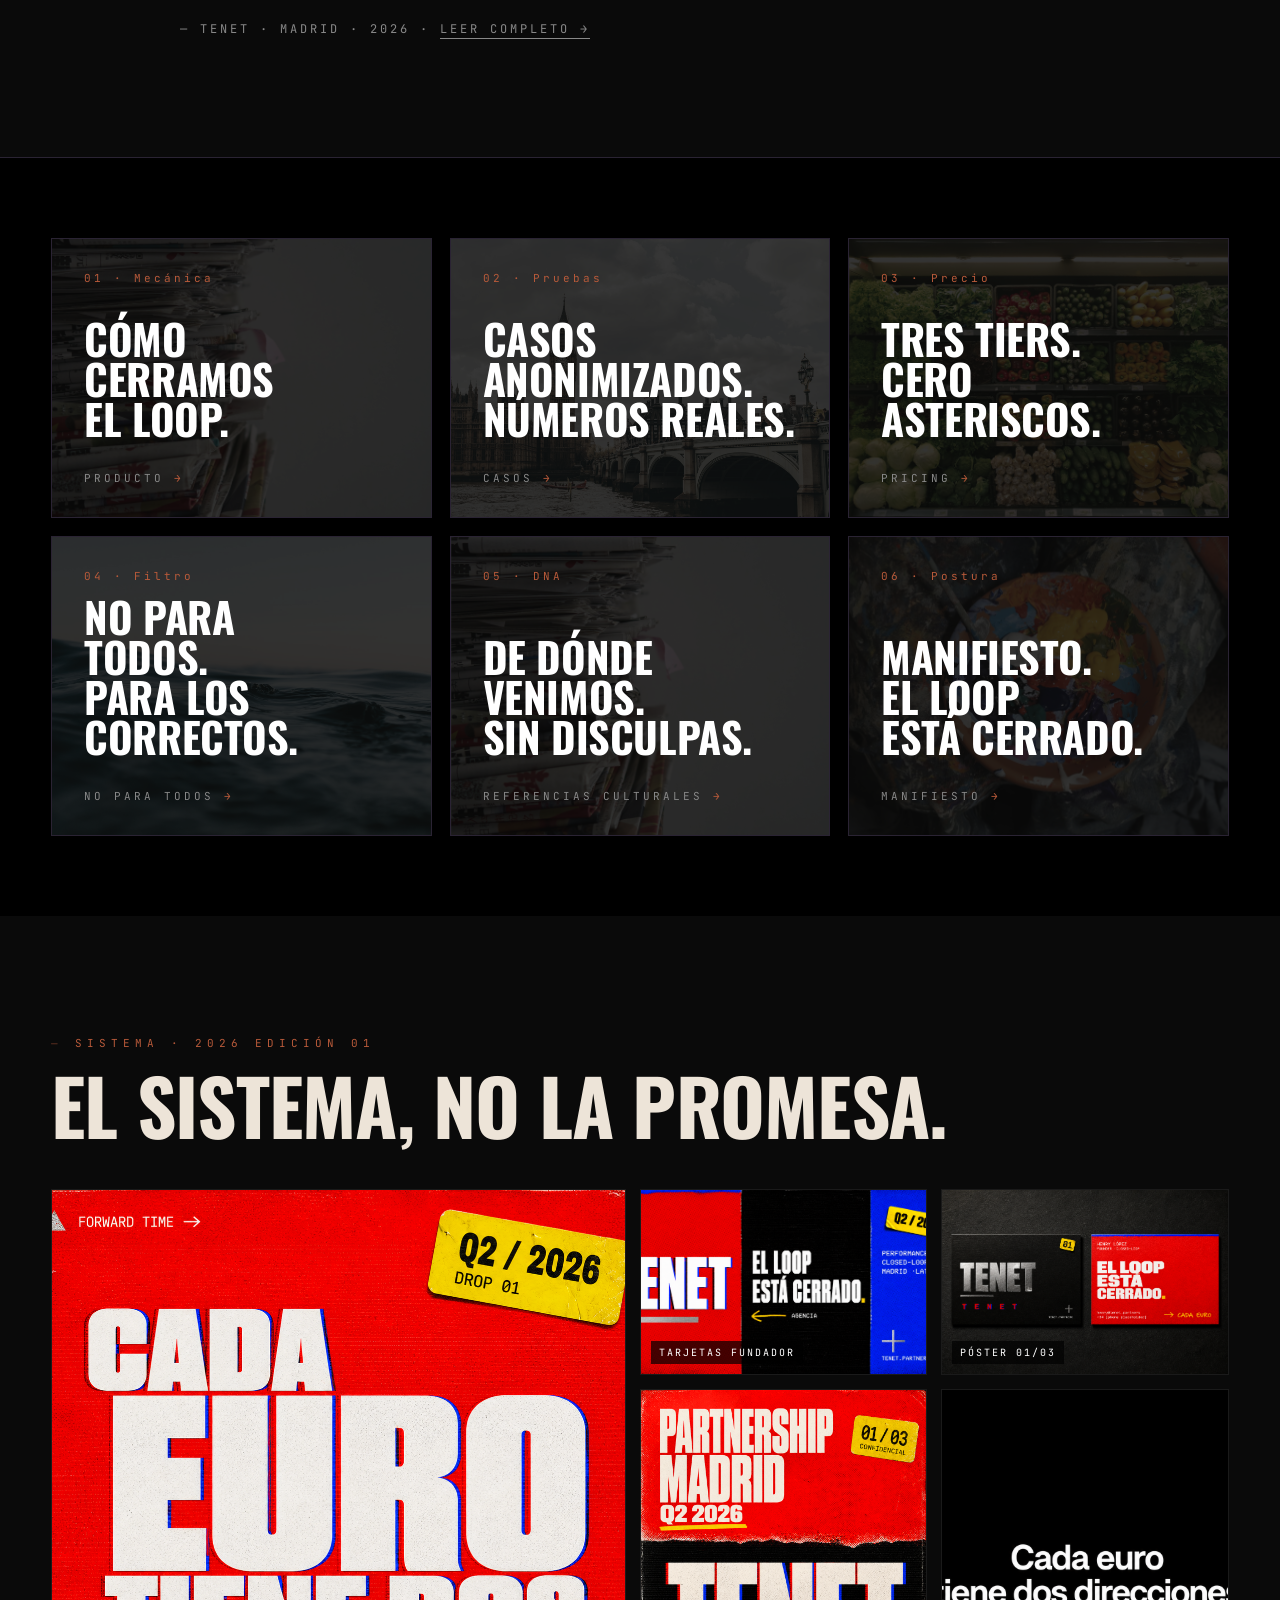
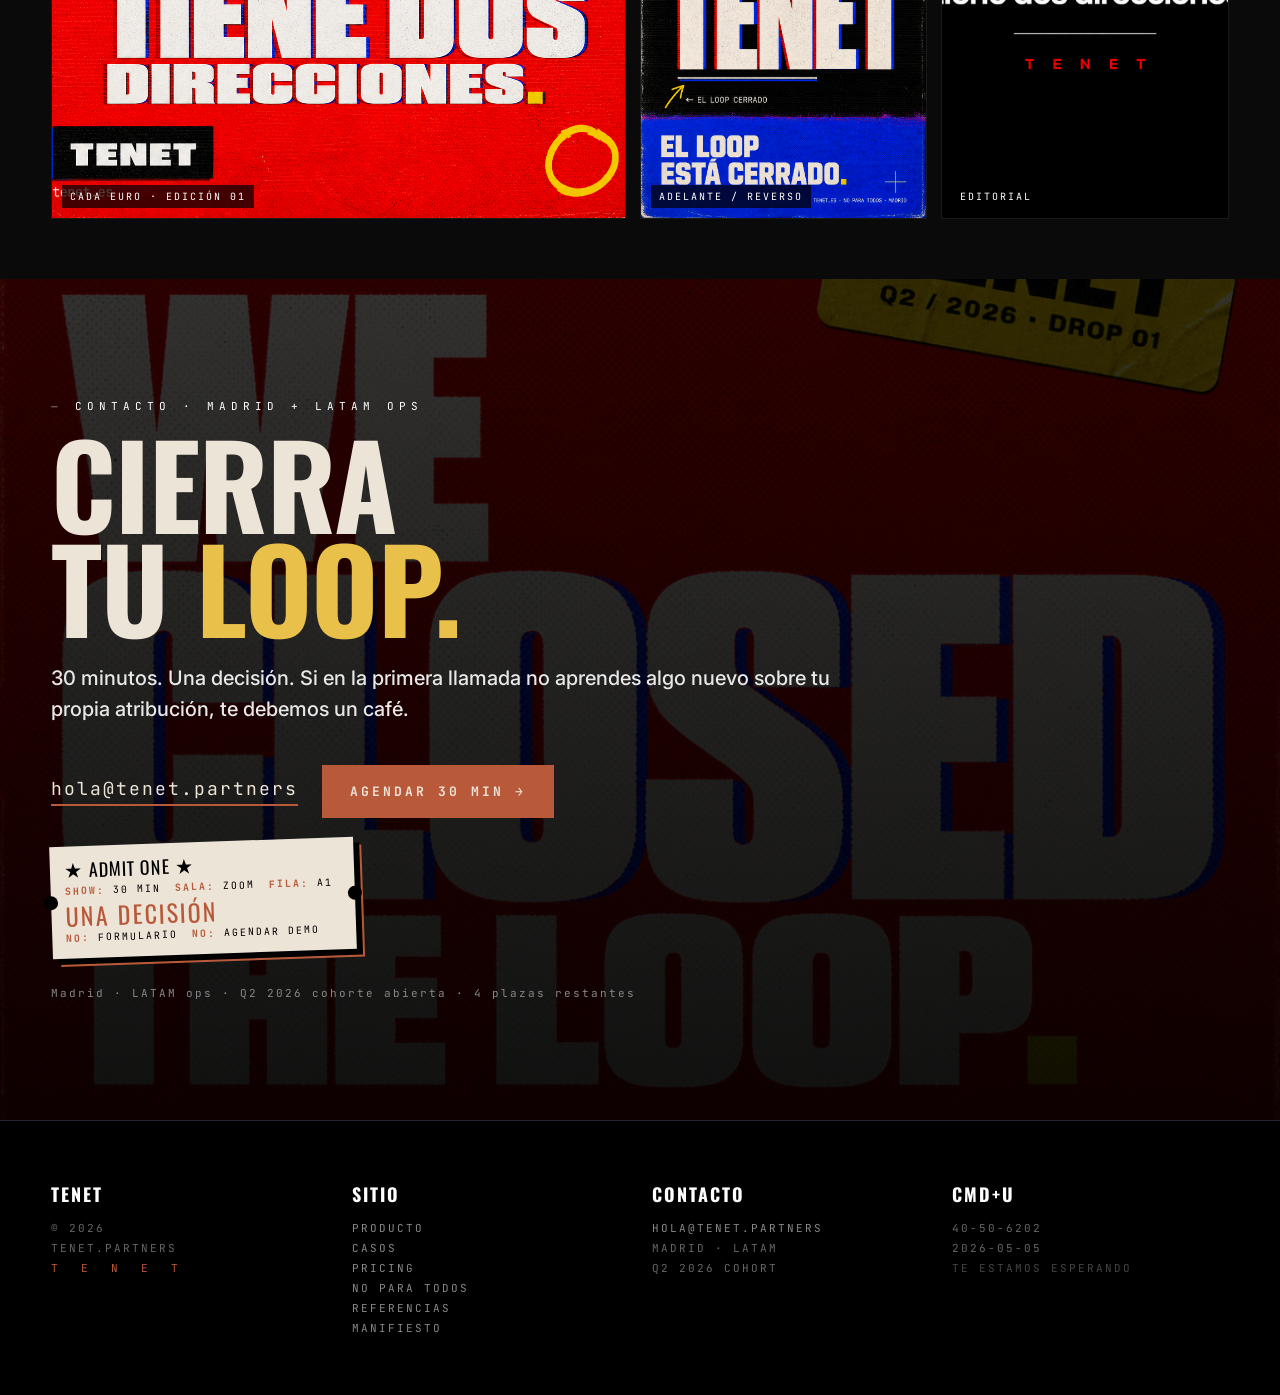
==== commit 1a65a840: "fusion v1: terracotta paleta + Oswald display + Aury silhouette + AURY ON · TENET wordmark Aplicado " ====
--- a/index.html
+++ b/index.html
@@ -23,10 +23,11 @@
 </head>
 <body class="vhs">
 
-<div class="vhs-tag">▶ PLAY · SP · 2026</div>
-
 <nav class="nav">
-  <a href="/" class="brand">T E N E T</a>
+  <a href="/" class="brand">
+    <span class="pin"><svg viewBox="0 0 400 500"><path d="M200 50 C 165 50, 140 75, 135 110 C 132 130, 138 148, 148 158 C 145 168, 142 178, 142 192 C 142 210, 148 225, 158 235 C 152 245, 145 258, 138 275 C 125 305, 115 340, 110 380 C 108 410, 115 435, 130 450 C 145 460, 165 462, 175 462 L 175 470 L 165 478 L 150 478 L 145 485 L 175 485 L 200 478 L 225 485 L 255 485 L 250 478 L 235 478 L 225 470 L 225 462 C 235 462, 255 460, 270 450 C 285 435, 292 410, 290 380 C 285 340, 275 305, 262 275 C 255 258, 248 245, 242 235 C 252 225, 258 210, 258 192 C 258 178, 255 168, 252 158 C 262 148, 268 130, 265 110 C 260 75, 235 50, 200 50 Z" fill="currentColor"/></svg></span>
+    AURY ON · TENET
+  </a>
   <ul>
     <li><a href="producto.html">Producto</a></li>
     <li><a href="casos.html">Casos</a></li>
@@ -42,7 +43,7 @@
 <header class="hero" id="top">
   <div class="stack">
     <div>
-      <div class="kick">Agencia técnica · Madrid · 2026</div>
+      <div class="kick">Marketing 360 · Madrid · 2026</div>
       <h1>
         <span class="word">TOMAMOS</span>
         <span class="word shift">TU&nbsp;ADQUISICIÓN<span class="stop">.</span></span>
@@ -50,7 +51,7 @@
         <span class="word">A FIN.</span>
       </h1>
       <p class="promise">
-        Tomamos tu adquisición digital de <b>extremo a extremo</b>. Auditamos, construimos la landing, instalamos el tracking server-side que tu equipo no puede, configuramos el CRM con tus pipelines, producimos los creativos basados en data, y te entregamos el único producto que importa: <b>la data limpia que te dice qué pasa de verdad</b>.
+        Auditamos, construimos la landing, instalamos el tracking server-side, configuramos el CRM con tus pipelines, producimos los creativos basados en data, y te entregamos el único producto que importa: <b>la data limpia que te dice qué pasa de verdad</b>.
         <br><br>
         Recuperas entre el <b>30% y el 60%</b> de las conversiones que iOS, GDPR y los bloqueadores te están escondiendo. <b>14 días</b>. Desde <b>€600/mes</b>. Devolución 100% en los primeros 60 días si no hay match.
       </p>
@@ -60,9 +61,19 @@
       </div>
       <div class="divider-loop">30 minutos · Una decisión · Sin formulario</div>
     </div>
-    <div class="visual">
-      <img src="assets/img/hero-we-closed-the-loop.png" alt="WE CLOSED THE LOOP — TENET poster">
-      <div class="stamp">Q2 / 2026 · EDICIÓN 01</div>
+    <div class="visual terracotta">
+      <svg viewBox="0 0 400 500" xmlns="http://www.w3.org/2000/svg">
+        <path d="M200 50 C 165 50, 140 75, 135 110 C 132 130, 138 148, 148 158 C 145 168, 142 178, 142 192 C 142 210, 148 225, 158 235 C 152 245, 145 258, 138 275 C 125 305, 115 340, 110 380 C 108 410, 115 435, 130 450 C 145 460, 165 462, 175 462 L 175 470 L 165 478 L 150 478 L 145 485 L 175 485 L 200 478 L 225 485 L 255 485 L 250 478 L 235 478 L 225 470 L 225 462 C 235 462, 255 460, 270 450 C 285 435, 292 410, 290 380 C 285 340, 275 305, 262 275 C 255 258, 248 245, 242 235 C 252 225, 258 210, 258 192 C 258 178, 255 168, 252 158 C 262 148, 268 130, 265 110 C 260 75, 235 50, 200 50 Z" fill="currentColor"/>
+      </svg>
+      <div class="badge">
+        <svg viewBox="0 0 400 500"><path d="M200 50 C 165 50, 140 75, 135 110 C 132 130, 138 148, 148 158 C 145 168, 142 178, 142 192 C 142 210, 148 225, 158 235 C 152 245, 145 258, 138 275 C 125 305, 115 340, 110 380 C 108 410, 115 435, 130 450 C 145 460, 165 462, 175 462 L 175 485 L 225 485 L 225 462 C 235 462, 255 460, 270 450 C 285 435, 292 410, 290 380 C 285 340, 275 305, 262 275 C 255 258, 248 245, 242 235 C 252 225, 258 210, 258 192 C 258 178, 255 168, 252 158 C 262 148, 268 130, 265 110 C 260 75, 235 50, 200 50 Z" fill="currentColor"/></svg>
+      </div>
+      <div class="meta">
+        <div class="label">AURY ON ·</div>
+        <div class="h">TENET</div>
+        <hr>
+        <div class="sub">MADRID · 2026</div>
+      </div>
     </div>
   </div>
 </header>
--- a/assets/site.css
+++ b/assets/site.css
@@ -2,22 +2,33 @@
    body: y2k skater grew up · soul: mad men
    no consensus. no setup fees. no negotiation. */
 
-@import url('https://fonts.googleapis.com/css2?family=Anton&family=Archivo+Black&family=Inter:wght@400;500;700;900&family=JetBrains+Mono:wght@400;700&family=Playfair+Display:ital,wght@1,900&family=VT323&display=swap');
+@import url('https://fonts.googleapis.com/css2?family=Oswald:wght@400;500;600;700&family=Inter:wght@400;500;600;700;900&family=JetBrains+Mono:wght@400;500;700&family=Playfair+Display:ital,wght@1,700;1,900&family=Caveat:wght@700&display=swap');
 
 :root{
-  --red:#E50914;
-  --red-deep:#B30710;
-  --blue:#1B3CFF;
-  --yellow:#F5D000;
-  --bone:#F5F1E8;
-  --ink:#0A0A0A;
+  /* — fusion palette · AURY ON umbrella — */
+  --orange:#B85A3A;          /* terracotta brick · main accent */
+  --orange-deep:#9A4528;     /* hover / pressed */
+  --orange-soft:#D08560;     /* tints */
+  --cream:#EDE4D8;           /* primary warm background */
+  --cream-paper:#F5EFE3;     /* paper surface */
+  --navy:#0A1A30;            /* primary dark · body bg */
+  --navy-deep:#050D1C;       /* deeper dark */
+  --navy-soft:#1A2B45;       /* softer dark */
+  --yellow:#E8C04A;          /* desaturated mustard accent */
+  --green:#2D9E6B;           /* success / confirmations */
+  --ink:#0F0F0F;             /* hard text */
+
+  /* — legacy aliases · keep existing markup working — */
+  --red:var(--orange);
+  --red-deep:var(--orange-deep);
+  --blue:var(--navy-soft);
+  --bone:var(--cream);
   --ash:#1A1A1A;
-  --line:#2A2A2A;
-  --green:#5fff7e;
+  --line:#2A2333;
 }
 
 *{box-sizing:border-box;margin:0;padding:0}
-html,body{background:var(--ink);color:var(--bone);font-family:'Inter',system-ui,sans-serif;-webkit-font-smoothing:antialiased;overflow-x:hidden}
+html,body{background:var(--navy);color:var(--cream);font-family:'Inter',system-ui,sans-serif;-webkit-font-smoothing:antialiased;overflow-x:hidden}
 body{
   background-image:url('textures/grain.svg');
   background-size:400px 400px;
@@ -33,12 +44,17 @@
   position:fixed;top:0;left:0;right:0;z-index:50;
   display:flex;justify-content:space-between;align-items:center;
   padding:18px 32px;
-  background:linear-gradient(180deg,rgba(0,0,0,.92),rgba(0,0,0,.55) 70%,transparent);
-  backdrop-filter:blur(8px);
+  background:linear-gradient(180deg,rgba(10,26,48,.95),rgba(10,26,48,.8) 60%,rgba(10,26,48,0));
+  backdrop-filter:blur(10px);
   font-family:'JetBrains Mono',monospace;font-size:12px;letter-spacing:2px;text-transform:uppercase;
 }
-.nav .brand{font-weight:900;letter-spacing:8px;font-size:14px;display:flex;align-items:center;gap:8px}
-.nav .brand::before{content:"●";color:var(--red);font-size:9px}
+.nav .brand{font-weight:700;letter-spacing:6px;font-size:14px;display:flex;align-items:center;gap:10px;color:var(--cream)}
+.nav .brand .pin{
+  width:22px;height:22px;border-radius:50%;
+  background:var(--orange);
+  display:inline-flex;align-items:center;justify-content:center;
+}
+.nav .brand .pin svg{width:14px;height:auto;color:var(--cream)}
 .nav ul{display:flex;gap:24px;list-style:none}
 .nav ul a{position:relative;padding:6px 0}
 .nav ul a:hover{color:var(--red)}
@@ -51,60 +67,51 @@
 }
 .nav .cta:hover{background:var(--red);color:var(--bone)}
 
-/* ─── VHS overlay (always-on, low-opacity) ─── */
+/* ─── subtle grain overlay (replaces VHS scanlines) ─── */
 .vhs::before{
   content:"";position:fixed;inset:0;z-index:99;pointer-events:none;
-  background:repeating-linear-gradient(0deg,
-    rgba(255,255,255,.025) 0,
-    rgba(255,255,255,.025) 1px,
-    transparent 1px,
-    transparent 3px);
-  mix-blend-mode:overlay;
-}
-.vhs::after{
-  content:"";position:fixed;inset:0;z-index:99;pointer-events:none;
-  background:radial-gradient(ellipse at center, transparent 55%, rgba(0,0,0,.45) 100%);
-}
-.vhs-tag{
-  position:fixed;top:64px;right:18px;z-index:60;
-  font-family:'VT323','JetBrains Mono',monospace;font-size:18px;color:var(--green);
-  letter-spacing:2px;text-shadow:0 0 4px rgba(95,255,126,.6);
-  display:flex;align-items:center;gap:6px;
-}
-.vhs-tag::before{content:"▶";animation:bl 1.2s infinite}
-@keyframes bl{50%{opacity:0}}
+  background:url('textures/grain.svg') center/400px;
+  opacity:.18;mix-blend-mode:overlay;
+}
+.vhs::after{display:none}
+.vhs-tag{display:none}
 
 /* ─── ticker ─── */
 .ticker{
-  background:var(--red);color:var(--bone);
+  background:var(--orange);color:var(--cream);
   font-family:'JetBrains Mono',monospace;font-size:11px;letter-spacing:3px;text-transform:uppercase;
-  padding:8px 0;overflow:hidden;white-space:nowrap;
-  border-bottom:1px solid #000;border-top:1px solid #000;
-}
-.ticker .track{display:inline-block;animation:tk 38s linear infinite;padding-left:100%}
+  padding:10px 0;overflow:hidden;white-space:nowrap;
+  border-bottom:1px solid var(--orange-deep);border-top:1px solid var(--orange-deep);
+}
+.ticker .track{display:inline-block;animation:tk 48s linear infinite;padding-left:100%}
 .ticker .track span{margin-right:48px}
-.ticker .track span::before{content:"●  ";color:#000}
+.ticker .track span::before{content:"·  ";color:var(--cream);opacity:.7}
 @keyframes tk{from{transform:translateX(0)}to{transform:translateX(-100%)}}
 
 /* ─── hero ─── */
 .hero{
   min-height:100vh;
   position:relative;display:flex;align-items:center;justify-content:center;
-  background:#000;
+  background:var(--navy);
   overflow:hidden;padding-top:80px;
+}
+.hero::before{
+  content:"";position:absolute;inset:0;
+  background:linear-gradient(135deg,rgba(184,90,58,.12) 0%,transparent 50%);
+  pointer-events:none;
 }
 .hero .stack{
   display:grid;grid-template-columns:1.1fr .9fr;gap:48px;
   width:min(1400px,92vw);align-items:center;
 }
 .hero h1{
-  font-family:'Anton','Archivo Black',sans-serif;
-  font-size:clamp(64px,11vw,168px);line-height:.85;
-  text-transform:uppercase;letter-spacing:-.02em;
+  font-family:'Oswald','Inter',sans-serif;font-weight:600;
+  font-size:clamp(56px,9vw,128px);line-height:.92;
+  text-transform:uppercase;letter-spacing:-.005em;
   position:relative;
 }
 .hero h1 .word{display:block}
-.hero h1 .word.shift{color:var(--bone);text-shadow:3px 0 0 var(--red),-3px 0 0 var(--blue);}
+.hero h1 .word.shift{color:var(--cream)}
 .hero h1 .stop{color:var(--yellow)}
 .hero .kick{
   font-family:'JetBrains Mono',monospace;font-size:11px;letter-spacing:4px;
@@ -123,27 +130,66 @@
   font-size:13px;letter-spacing:3px;text-transform:uppercase;font-weight:700;
   cursor:pointer;border:none;
 }
-.btn.red{background:var(--red);color:var(--bone)}
-.btn.red:hover{background:var(--red-deep)}
+.btn.red{background:var(--orange);color:var(--cream)}
+.btn.red:hover{background:var(--orange-deep)}
 .btn.ghost{background:transparent;color:var(--bone);border:1px solid #555}
 .btn.ghost:hover{border-color:var(--bone)}
 .btn.yellow{background:var(--yellow);color:#000}
 .btn.yellow:hover{background:#fff}
 .hero .visual{position:relative}
-.hero .visual img{width:100%;border:1px solid #1c1c1c;filter:saturate(1.05)}
-.hero .stamp{
-  position:absolute;top:-18px;right:-18px;
-  background:var(--yellow);color:#000;
-  font-family:'JetBrains Mono',monospace;font-weight:700;
-  font-size:11px;letter-spacing:2px;padding:8px 12px;
-  transform:rotate(6deg);box-shadow:0 8px 20px rgba(0,0,0,.45);
+.hero .visual img,.hero .visual svg{width:100%;display:block}
+.hero .visual.terracotta{
+  background:var(--orange);
+  padding:48px 40px;
+  position:relative;
+  aspect-ratio:1/1;
+  display:flex;align-items:center;justify-content:center;
+  background-image:url('textures/grain.svg');
+  background-size:300px;background-blend-mode:multiply;
+}
+.hero .visual.terracotta svg{
+  width:60%;height:auto;color:var(--cream);
+  filter:drop-shadow(0 8px 24px rgba(0,0,0,.25));
+}
+.hero .visual .badge{
+  position:absolute;left:16px;bottom:16px;
+  width:64px;height:64px;border-radius:50%;
+  background:var(--navy);
+  display:flex;align-items:center;justify-content:center;
+  box-shadow:0 0 0 2px var(--cream),0 8px 16px rgba(0,0,0,.3);
+}
+.hero .visual .badge svg{width:42px;height:auto;color:var(--cream)}
+.hero .visual .meta{
+  position:absolute;right:24px;bottom:24px;
+  text-align:right;
+}
+.hero .visual .meta .label{
+  font-family:'JetBrains Mono',monospace;
+  font-size:10px;letter-spacing:3px;color:var(--cream);
+  opacity:.85;text-transform:uppercase;
+}
+.hero .visual .meta .h{
+  font-family:'Oswald',sans-serif;font-weight:600;
+  font-size:42px;color:var(--cream);
+  letter-spacing:.02em;line-height:.95;
+  margin-top:6px;
+}
+.hero .visual .meta hr{
+  border:0;border-top:1px solid var(--cream);
+  margin:8px 0;width:80px;margin-left:auto;
+  opacity:.6;
+}
+.hero .visual .meta .sub{
+  font-family:'JetBrains Mono',monospace;
+  font-size:10px;letter-spacing:3px;color:var(--cream);
+  opacity:.75;text-transform:uppercase;
 }
 
 /* ─── parental advisory plate (original — NOT the RIAA mark) ─── */
 .advisory{
   display:inline-block;background:#000;color:#fff;
   border:2px solid #fff;padding:8px 14px;
-  font-family:'Anton',sans-serif;line-height:.95;letter-spacing:1px;
+  font-family:'Oswald','Inter',sans-serif;line-height:.95;letter-spacing:1px;
   text-transform:uppercase;
 }
 .advisory .top{font-size:14px}
@@ -165,7 +211,7 @@
 .stickerbomb .grid{display:grid;grid-template-columns:repeat(6,1fr);gap:18px;max-width:1280px;margin:0 auto}
 .stk{
   position:relative;padding:18px;display:flex;align-items:center;justify-content:center;
-  font-family:'Anton',sans-serif;text-transform:uppercase;letter-spacing:1px;
+  font-family:'Oswald','Inter',sans-serif;text-transform:uppercase;letter-spacing:1px;
   text-align:center;line-height:.95;border:2px solid #000;
   box-shadow:4px 4px 0 #000;cursor:default;
   transition:transform .15s ease;
@@ -200,7 +246,7 @@
 }
 .eyebrow::before{content:'⏤  '}
 h2.section-title{
-  font-family:'Anton',sans-serif;font-size:clamp(40px,6vw,84px);line-height:.95;
+  font-family:'Oswald','Inter',sans-serif;font-size:clamp(40px,6vw,84px);line-height:.95;
   text-transform:uppercase;letter-spacing:-.01em;margin-bottom:32px;
 }
 h2.section-title .y{color:var(--yellow)}
@@ -224,7 +270,7 @@
 }
 .pagehead .crumbs span{color:var(--red)}
 .pagehead h1{
-  font-family:'Anton',sans-serif;font-size:clamp(56px,9vw,140px);
+  font-family:'Oswald','Inter',sans-serif;font-size:clamp(56px,9vw,140px);
   text-transform:uppercase;line-height:.9;letter-spacing:-.01em;margin-bottom:24px;
 }
 .pagehead h1 .y{color:var(--yellow)}
@@ -243,7 +289,7 @@
 .problem .lede{color:#222}
 .numbers{display:grid;grid-template-columns:repeat(3,1fr);gap:32px;margin-top:64px}
 .numbers .n{padding:24px 0;border-top:2px solid #000}
-.numbers .n .big{font-family:'Anton',sans-serif;font-size:96px;line-height:1;color:var(--red)}
+.numbers .n .big{font-family:'Oswald','Inter',sans-serif;font-size:96px;line-height:1;color:var(--red)}
 .numbers .n .lab{font-family:'JetBrains Mono',monospace;font-size:11px;letter-spacing:2px;text-transform:uppercase;margin-top:14px;color:#000}
 .numbers .n .src{font-size:11px;color:#666;margin-top:8px;font-style:italic}
 
@@ -260,7 +306,7 @@
   font-family:'JetBrains Mono',monospace;font-size:13px;letter-spacing:2px;color:var(--red);
   padding-top:6px;
 }
-.step h3{font-family:'Anton',sans-serif;font-size:28px;text-transform:uppercase;letter-spacing:.02em;line-height:1;margin-bottom:10px}
+.step h3{font-family:'Oswald','Inter',sans-serif;font-size:28px;text-transform:uppercase;letter-spacing:.02em;line-height:1;margin-bottom:10px}
 .step p{color:#bdbdbd;line-height:1.6;font-size:15px}
 .step .tag{display:inline-block;font-family:'JetBrains Mono',monospace;font-size:10px;letter-spacing:2px;color:var(--yellow);margin-top:8px}
 
@@ -293,7 +339,7 @@
   text-transform:uppercase;margin-bottom:8px;
 }
 .thps h2{
-  font-family:'Anton',sans-serif;font-size:clamp(48px,7vw,100px);
+  font-family:'Oswald','Inter',sans-serif;font-size:clamp(48px,7vw,100px);
   text-transform:uppercase;color:#fff;line-height:.95;letter-spacing:-.01em;margin-bottom:8px;
 }
 .thps .timer{
@@ -328,8 +374,8 @@
 }
 .tier:hover{transform:translateY(-4px)}
 .tier .label{font-family:'JetBrains Mono',monospace;font-size:11px;letter-spacing:3px;color:var(--yellow);text-transform:uppercase}
-.tier h3{font-family:'Anton',sans-serif;font-size:42px;text-transform:uppercase;letter-spacing:.01em;line-height:1}
-.tier .price{font-family:'Anton',sans-serif;font-size:64px;line-height:1;color:var(--bone)}
+.tier h3{font-family:'Oswald','Inter',sans-serif;font-size:42px;text-transform:uppercase;letter-spacing:.01em;line-height:1}
+.tier .price{font-family:'Oswald','Inter',sans-serif;font-size:64px;line-height:1;color:var(--bone)}
 .tier .price small{font-size:14px;font-family:'JetBrains Mono',monospace;letter-spacing:2px;color:#888;display:block;margin-top:6px}
 .tier ul{list-style:none;display:flex;flex-direction:column;gap:10px;margin-top:8px;font-size:14px;color:#cfcfcf}
 .tier ul li::before{content:"→ ";color:var(--red)}
@@ -350,7 +396,7 @@
 .kill,.keep{padding:28px;border:1px solid var(--line)}
 .kill{background:#120606;border-color:#3a0a0a}
 .keep{background:#06120a;border-color:#0a3a1f}
-.kill h3,.keep h3{font-family:'Anton',sans-serif;font-size:32px;text-transform:uppercase;margin-bottom:18px;letter-spacing:.02em}
+.kill h3,.keep h3{font-family:'Oswald','Inter',sans-serif;font-size:32px;text-transform:uppercase;margin-bottom:18px;letter-spacing:.02em}
 .kill h3{color:var(--red)}
 .keep h3{color:var(--green)}
 .kill ul,.keep ul{list-style:none;display:flex;flex-direction:column;gap:12px}
@@ -392,7 +438,7 @@
 .ncard .bg{position:absolute;inset:0;opacity:.18;background-size:cover;background-position:center;filter:grayscale(.4) saturate(1.1)}
 .ncard:hover .bg{opacity:.32}
 .ncard .num{position:relative;z-index:2;font-family:'JetBrains Mono',monospace;font-size:11px;letter-spacing:3px;color:var(--red)}
-.ncard h3{position:relative;z-index:2;margin-top:auto;font-family:'Anton',sans-serif;font-size:42px;text-transform:uppercase;line-height:.95;letter-spacing:-.01em}
+.ncard h3{position:relative;z-index:2;margin-top:auto;font-family:'Oswald','Inter',sans-serif;font-size:42px;text-transform:uppercase;line-height:.95;letter-spacing:-.01em}
 .ncard .arr{position:relative;z-index:2;font-family:'JetBrains Mono',monospace;font-size:11px;color:#888;letter-spacing:3px;margin-top:18px;text-transform:uppercase}
 .ncard .arr::after{content:" →";color:var(--red)}
 .ncard{display:flex;flex-direction:column;gap:14px}
@@ -405,7 +451,7 @@
   display:flex;flex-direction:column;gap:8px;position:relative;
 }
 .dna .ref .yr{font-family:'JetBrains Mono',monospace;font-size:11px;color:var(--yellow);letter-spacing:3px}
-.dna .ref h3{font-family:'Anton',sans-serif;font-size:24px;text-transform:uppercase;letter-spacing:.02em;line-height:1.05}
+.dna .ref h3{font-family:'Oswald','Inter',sans-serif;font-size:24px;text-transform:uppercase;letter-spacing:.02em;line-height:1.05}
 .dna .ref .med{font-family:'JetBrains Mono',monospace;font-size:10px;color:#888;letter-spacing:2px;text-transform:uppercase}
 .dna .ref p{font-size:14px;line-height:1.55;color:#bdbdbd;margin-top:6px}
 .dna .ref .tag{
@@ -425,13 +471,13 @@
   background-image:url('textures/grain.svg');background-size:300px;background-blend-mode:multiply;
 }
 .zine .cover .topline{font-family:'JetBrains Mono',monospace;font-size:11px;letter-spacing:3px;text-transform:uppercase;color:#000;background:var(--yellow);display:inline-block;padding:4px 8px;margin-bottom:16px}
-.zine .cover .name{font-family:'Anton',sans-serif;font-size:96px;letter-spacing:-.02em;text-transform:uppercase;line-height:.85}
+.zine .cover .name{font-family:'Oswald','Inter',sans-serif;font-size:96px;letter-spacing:-.02em;text-transform:uppercase;line-height:.85}
 .zine .cover .name .stop{color:var(--yellow)}
 .zine .cover .issue{font-family:'JetBrains Mono',monospace;font-size:14px;letter-spacing:2px;text-transform:uppercase;margin-top:14px;color:#000;background:#fff;display:inline-block;padding:6px 10px}
 .zine .cover .lines{margin-top:32px;display:flex;flex-direction:column;gap:6px;font-family:'Inter',sans-serif;font-weight:700;font-size:15px;line-height:1.3}
 .zine .cover .lines b{color:var(--yellow)}
 .zine .cover .barcode{position:absolute;bottom:14px;right:14px;background:#fff;color:#000;padding:6px 8px;font-family:'JetBrains Mono',monospace;font-size:10px;letter-spacing:2px}
-.zine .right h2{font-family:'Anton',sans-serif;font-size:clamp(40px,5vw,72px);text-transform:uppercase;line-height:.95;color:#000;margin-bottom:18px}
+.zine .right h2{font-family:'Oswald','Inter',sans-serif;font-size:clamp(40px,5vw,72px);text-transform:uppercase;line-height:.95;color:#000;margin-bottom:18px}
 .zine .right p{font-size:17px;line-height:1.6;color:#222;margin-bottom:16px}
 .zine .right .by{font-family:'JetBrains Mono',monospace;font-size:11px;letter-spacing:3px;color:#666;text-transform:uppercase;margin-top:24px}
 
@@ -444,11 +490,11 @@
 }
 .case:hover{border-color:var(--red)}
 .case .vert{font-family:'JetBrains Mono',monospace;font-size:10px;letter-spacing:3px;color:var(--yellow);text-transform:uppercase}
-.case h3{font-family:'Anton',sans-serif;font-size:36px;text-transform:uppercase;letter-spacing:.01em;line-height:1}
+.case h3{font-family:'Oswald','Inter',sans-serif;font-size:36px;text-transform:uppercase;letter-spacing:.01em;line-height:1}
 .case .row{display:grid;grid-template-columns:1fr 1fr;gap:14px;margin-top:8px}
 .case .row .k{padding:14px;background:#000;border-left:3px solid var(--red)}
 .case .row .k .lab{font-family:'JetBrains Mono',monospace;font-size:9px;letter-spacing:2px;color:#888;text-transform:uppercase}
-.case .row .k .v{font-family:'Anton',sans-serif;font-size:32px;color:var(--bone);margin-top:4px;line-height:1}
+.case .row .k .v{font-family:'Oswald','Inter',sans-serif;font-size:32px;color:var(--bone);margin-top:4px;line-height:1}
 .case p{font-size:14px;line-height:1.6;color:#bdbdbd}
 .case .stamp-an{position:absolute;top:14px;right:14px;font-family:'JetBrains Mono',monospace;font-size:9px;letter-spacing:2px;color:#666;text-transform:uppercase;border:1px solid #444;padding:4px 8px}
 
@@ -460,7 +506,7 @@
   display:flex;justify-content:space-between;align-items:center;gap:24px;
 }
 .faq:last-child .q{border-bottom:1px solid var(--line)}
-.faq .q .ask{font-family:'Anton',sans-serif;font-size:24px;text-transform:uppercase;letter-spacing:.01em;line-height:1.1}
+.faq .q .ask{font-family:'Oswald','Inter',sans-serif;font-size:24px;text-transform:uppercase;letter-spacing:.01em;line-height:1.1}
 .faq .q .plus{font-family:'JetBrains Mono',monospace;color:var(--red);font-size:20px;flex-shrink:0}
 .faq details[open] .q .plus{transform:rotate(45deg)}
 .faq .a{padding:0 0 28px 0;color:#bdbdbd;font-size:16px;line-height:1.6;max-width:780px}
@@ -477,7 +523,7 @@
 }
 .contact::before{content:"";position:absolute;inset:0;background:linear-gradient(180deg,rgba(0,0,0,.55),rgba(0,0,0,.85));z-index:1}
 .contact .wrap{position:relative;z-index:2}
-.contact h2{font-family:'Anton',sans-serif;font-size:clamp(56px,9vw,144px);text-transform:uppercase;line-height:.9;letter-spacing:-.01em}
+.contact h2{font-family:'Oswald','Inter',sans-serif;font-size:clamp(56px,9vw,144px);text-transform:uppercase;line-height:.9;letter-spacing:-.01em}
 .contact h2 .y{color:var(--yellow)}
 .contact .row{display:flex;gap:24px;margin-top:40px;flex-wrap:wrap;align-items:center}
 .contact .mail{font-family:'JetBrains Mono',monospace;font-size:18px;letter-spacing:2px;border-bottom:2px solid var(--red);padding-bottom:4px}
@@ -489,7 +535,7 @@
 }
 footer .wrap{display:grid;grid-template-columns:repeat(4,1fr);gap:24px;align-items:start}
 footer .col{display:flex;flex-direction:column;gap:6px}
-footer .col h4{font-family:'Anton',sans-serif;font-size:18px;color:#fff;letter-spacing:2px;margin-bottom:8px}
+footer .col h4{font-family:'Oswald','Inter',sans-serif;font-size:18px;color:#fff;letter-spacing:2px;margin-bottom:8px}
 footer a{color:#888}footer a:hover{color:var(--bone)}
 footer .palindrome{color:var(--red);letter-spacing:8px}
 
@@ -551,7 +597,7 @@
   width:42px;height:42px;border-radius:50%;
   background:radial-gradient(circle at 30% 30%,#c9ff8a,var(--green) 60%,#2a8a3c 100%);
   display:flex;align-items:center;justify-content:center;
-  font-family:'Anton',sans-serif;color:#000;font-size:22px;
+  font-family:'Oswald','Inter',sans-serif;color:#000;font-size:22px;
   flex-shrink:0;box-shadow:inset -3px -3px 6px rgba(0,0,0,.35);
 }
 .achievement .body .lab{
@@ -559,7 +605,7 @@
   color:var(--green);text-transform:uppercase;
 }
 .achievement .body .title{
-  font-family:'Anton',sans-serif;font-size:18px;color:#fff;text-transform:uppercase;
+  font-family:'Oswald','Inter',sans-serif;font-size:18px;color:#fff;text-transform:uppercase;
   letter-spacing:.02em;line-height:1;margin-top:2px;
 }
 .achievement .body .pts{
@@ -610,10 +656,10 @@
 }
 .ticket::before{left:-7px}
 .ticket::after{right:-7px}
-.ticket .head{font-family:'Anton',sans-serif;font-size:18px;letter-spacing:1px;line-height:1}
+.ticket .head{font-family:'Oswald','Inter',sans-serif;font-size:18px;letter-spacing:1px;line-height:1}
 .ticket .row{display:flex;gap:14px;margin-top:6px;font-size:10px}
 .ticket .row b{color:var(--red)}
-.ticket .num{font-family:'Anton',sans-serif;font-size:24px;color:var(--red);line-height:1}
+.ticket .num{font-family:'Oswald','Inter',sans-serif;font-size:24px;color:var(--red);line-height:1}
 
 /* ─── Loading tip strip (Xbox 360) ─── */
 .loadtip{
@@ -651,7 +697,7 @@
 }
 .adinsert .wrap{position:relative;z-index:2;display:grid;grid-template-columns:1fr 1fr;gap:48px;align-items:center}
 .adinsert .left h2{
-  font-family:'Anton',sans-serif;font-size:clamp(56px,8vw,120px);line-height:.85;
+  font-family:'Oswald','Inter',sans-serif;font-size:clamp(56px,8vw,120px);line-height:.85;
   text-transform:uppercase;letter-spacing:-.02em;color:var(--red);
   text-shadow:4px 4px 0 #000, 4px 4px 0 #000;
 }
@@ -668,7 +714,7 @@
   position:absolute;top:-30px;right:-30px;width:140px;height:140px;
   background:var(--red);color:#fff;border-radius:50%;
   display:flex;align-items:center;justify-content:center;text-align:center;
-  font-family:'Anton',sans-serif;font-size:18px;text-transform:uppercase;line-height:.95;
+  font-family:'Oswald','Inter',sans-serif;font-size:18px;text-transform:uppercase;line-height:.95;
   transform:rotate(-12deg);border:3px solid #000;box-shadow:6px 6px 0 #000;
   letter-spacing:.5px;z-index:3;
 }
@@ -677,17 +723,17 @@
   box-shadow:12px 12px 0 var(--red),12px 12px 0 4px #000;
   transform:rotate(2deg);
 }
-.adinsert .right .ticket-stack h3{font-family:'Anton',sans-serif;font-size:32px;text-transform:uppercase;line-height:1;margin-bottom:14px;letter-spacing:-.01em}
+.adinsert .right .ticket-stack h3{font-family:'Oswald','Inter',sans-serif;font-size:32px;text-transform:uppercase;line-height:1;margin-bottom:14px;letter-spacing:-.01em}
 .adinsert .right .ticket-stack ul{list-style:none;display:flex;flex-direction:column;gap:8px;font-size:13px;font-family:'JetBrains Mono',monospace;letter-spacing:1px}
 .adinsert .right .ticket-stack ul li::before{content:"☑  ";color:var(--red);font-weight:700}
-.adinsert .right .ticket-stack .price{font-family:'Anton',sans-serif;font-size:48px;color:var(--red);line-height:1;margin-top:18px}
+.adinsert .right .ticket-stack .price{font-family:'Oswald','Inter',sans-serif;font-size:48px;color:var(--red);line-height:1;margin-top:18px}
 .adinsert .right .ticket-stack .price small{font-size:11px;font-family:'JetBrains Mono',monospace;color:#666;letter-spacing:2px;display:block}
 
 /* ─── Marquee lights (cinema border) ─── */
 .marquee{
   position:relative;padding:16px 24px;background:#000;
   border-top:1px dashed #2a2a2a;border-bottom:1px dashed #2a2a2a;
-  text-align:center;font-family:'Anton',sans-serif;font-size:18px;
+  text-align:center;font-family:'Oswald','Inter',sans-serif;font-size:18px;
   text-transform:uppercase;letter-spacing:6px;color:var(--bone);
 }
 .marquee::before,.marquee::after{
@@ -728,9 +774,9 @@
 }
 .poster-card .top{position:relative;z-index:2}
 .poster-card .top .lab{font-family:'JetBrains Mono',monospace;font-size:10px;color:var(--yellow);letter-spacing:3px;text-transform:uppercase}
-.poster-card .top h3{font-family:'Anton',sans-serif;font-size:38px;text-transform:uppercase;letter-spacing:-.01em;line-height:.95;color:var(--bone);margin-top:8px}
+.poster-card .top h3{font-family:'Oswald','Inter',sans-serif;font-size:38px;text-transform:uppercase;letter-spacing:-.01em;line-height:.95;color:var(--bone);margin-top:8px}
 .poster-card .mid{position:relative;z-index:2;font-family:'Inter',sans-serif;font-size:12px;color:#888;line-height:1.5}
-.poster-card .bot{position:relative;z-index:2;font-family:'Anton',sans-serif;font-size:64px;color:var(--red);text-transform:uppercase;letter-spacing:-.01em;line-height:.9;text-shadow:2px 0 0 var(--blue)}
+.poster-card .bot{position:relative;z-index:2;font-family:'Oswald','Inter',sans-serif;font-size:64px;color:var(--red);text-transform:uppercase;letter-spacing:-.01em;line-height:.9;text-shadow:2px 0 0 var(--blue)}
 .poster-card .bot small{font-family:'JetBrains Mono',monospace;font-size:11px;color:#666;letter-spacing:3px;display:block;margin-top:8px}
 
 @media(max-width:980px){
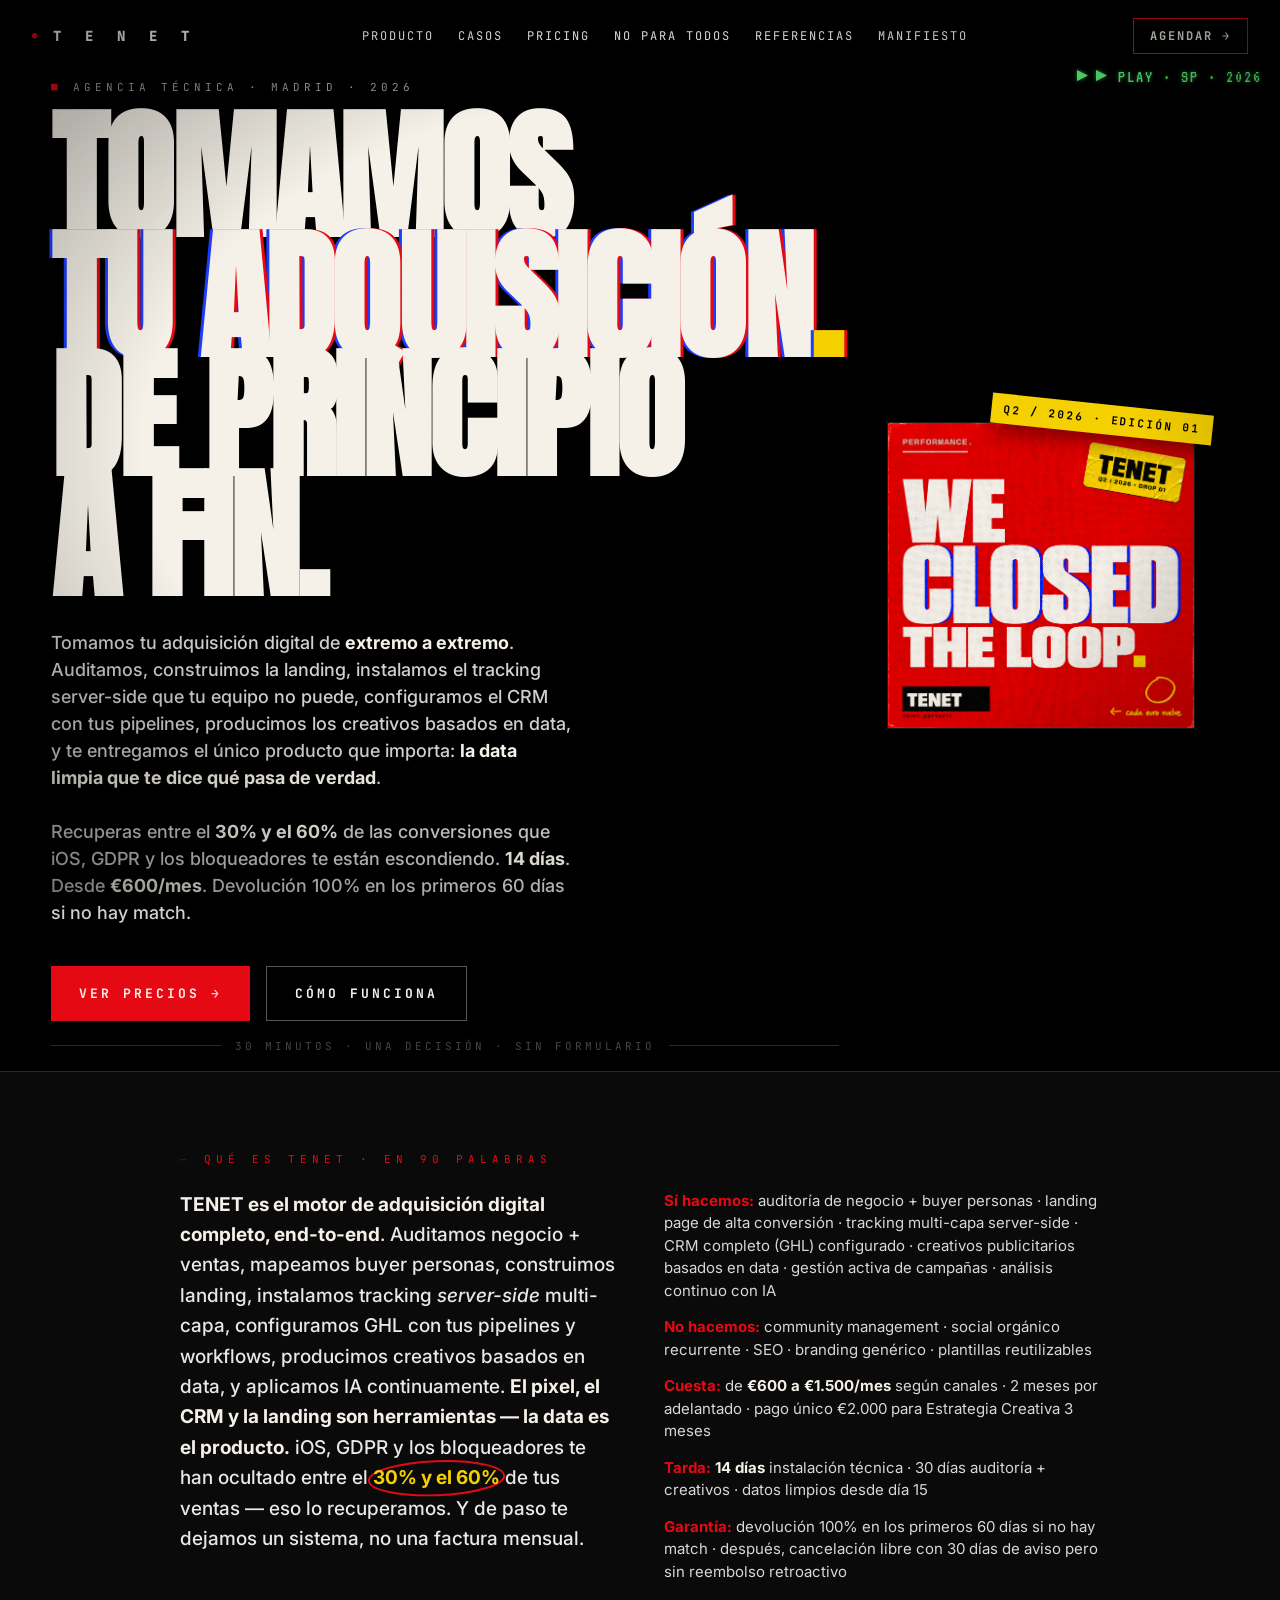
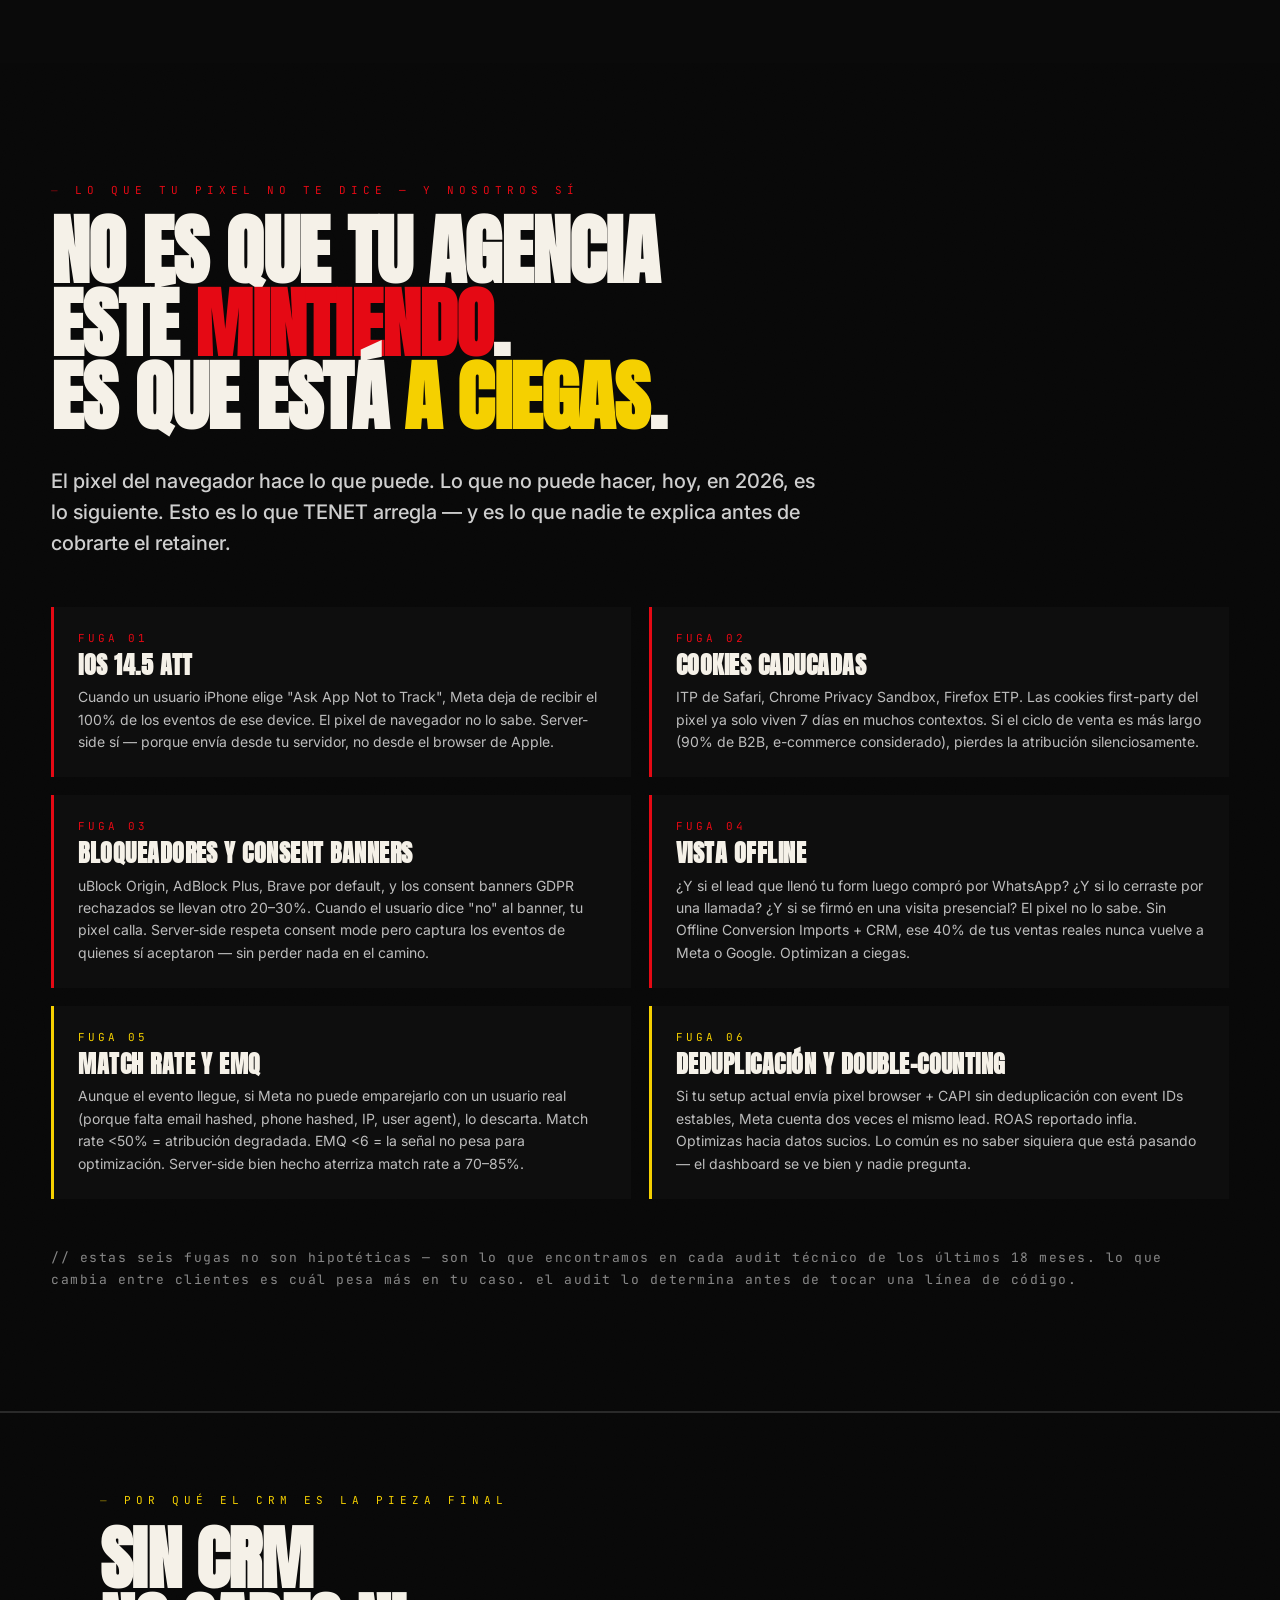
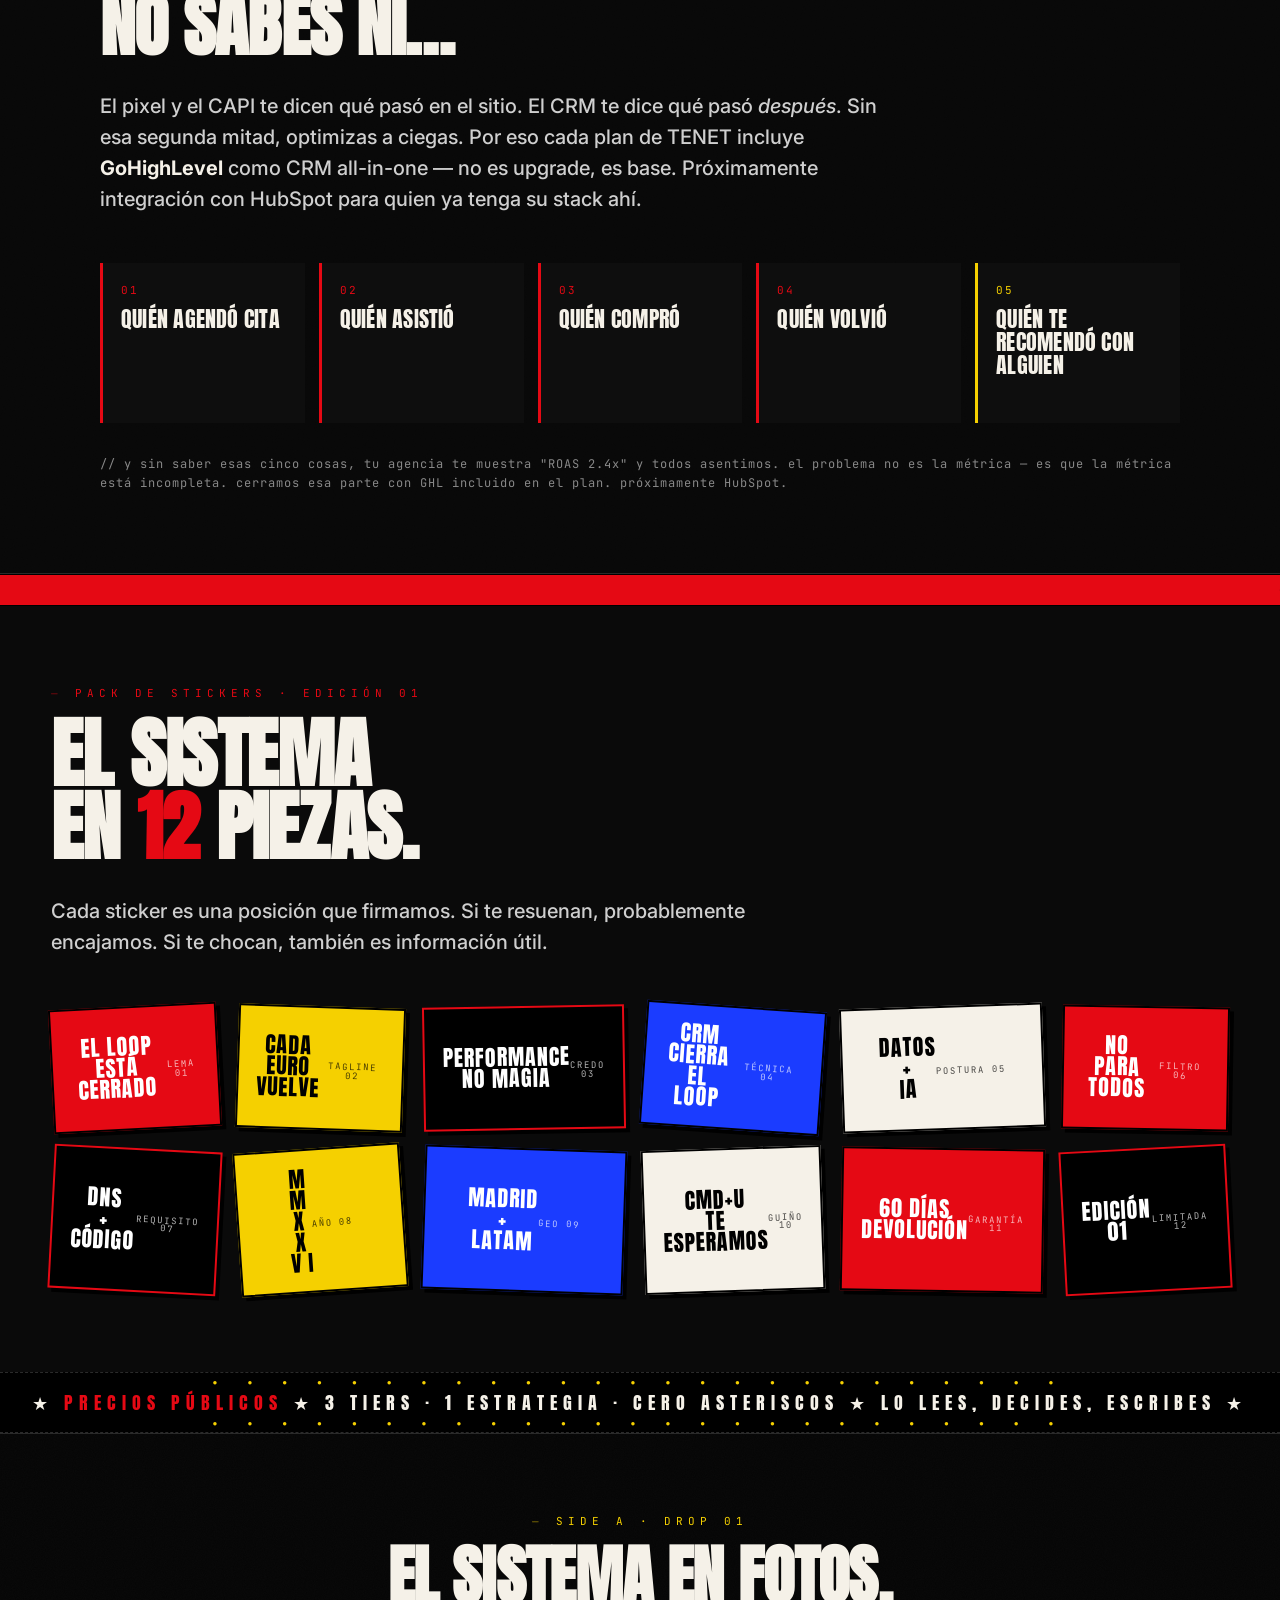
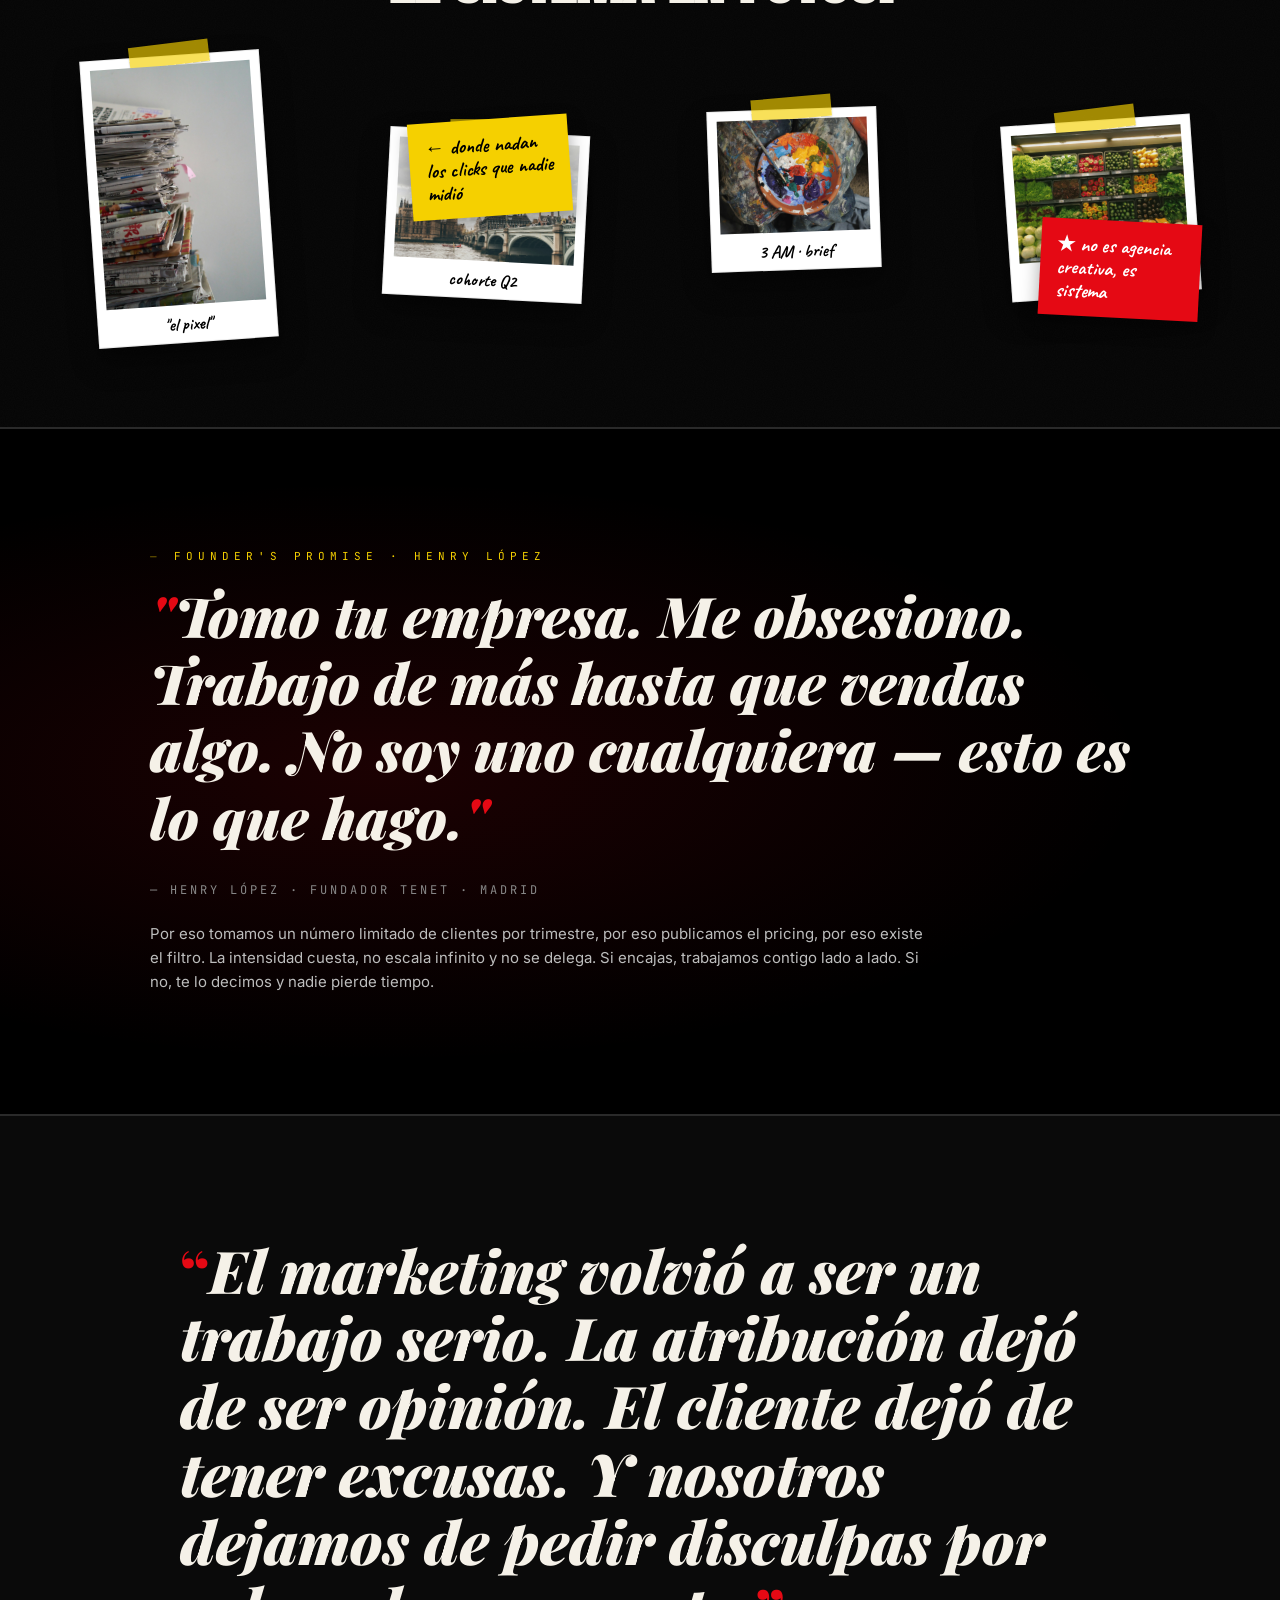
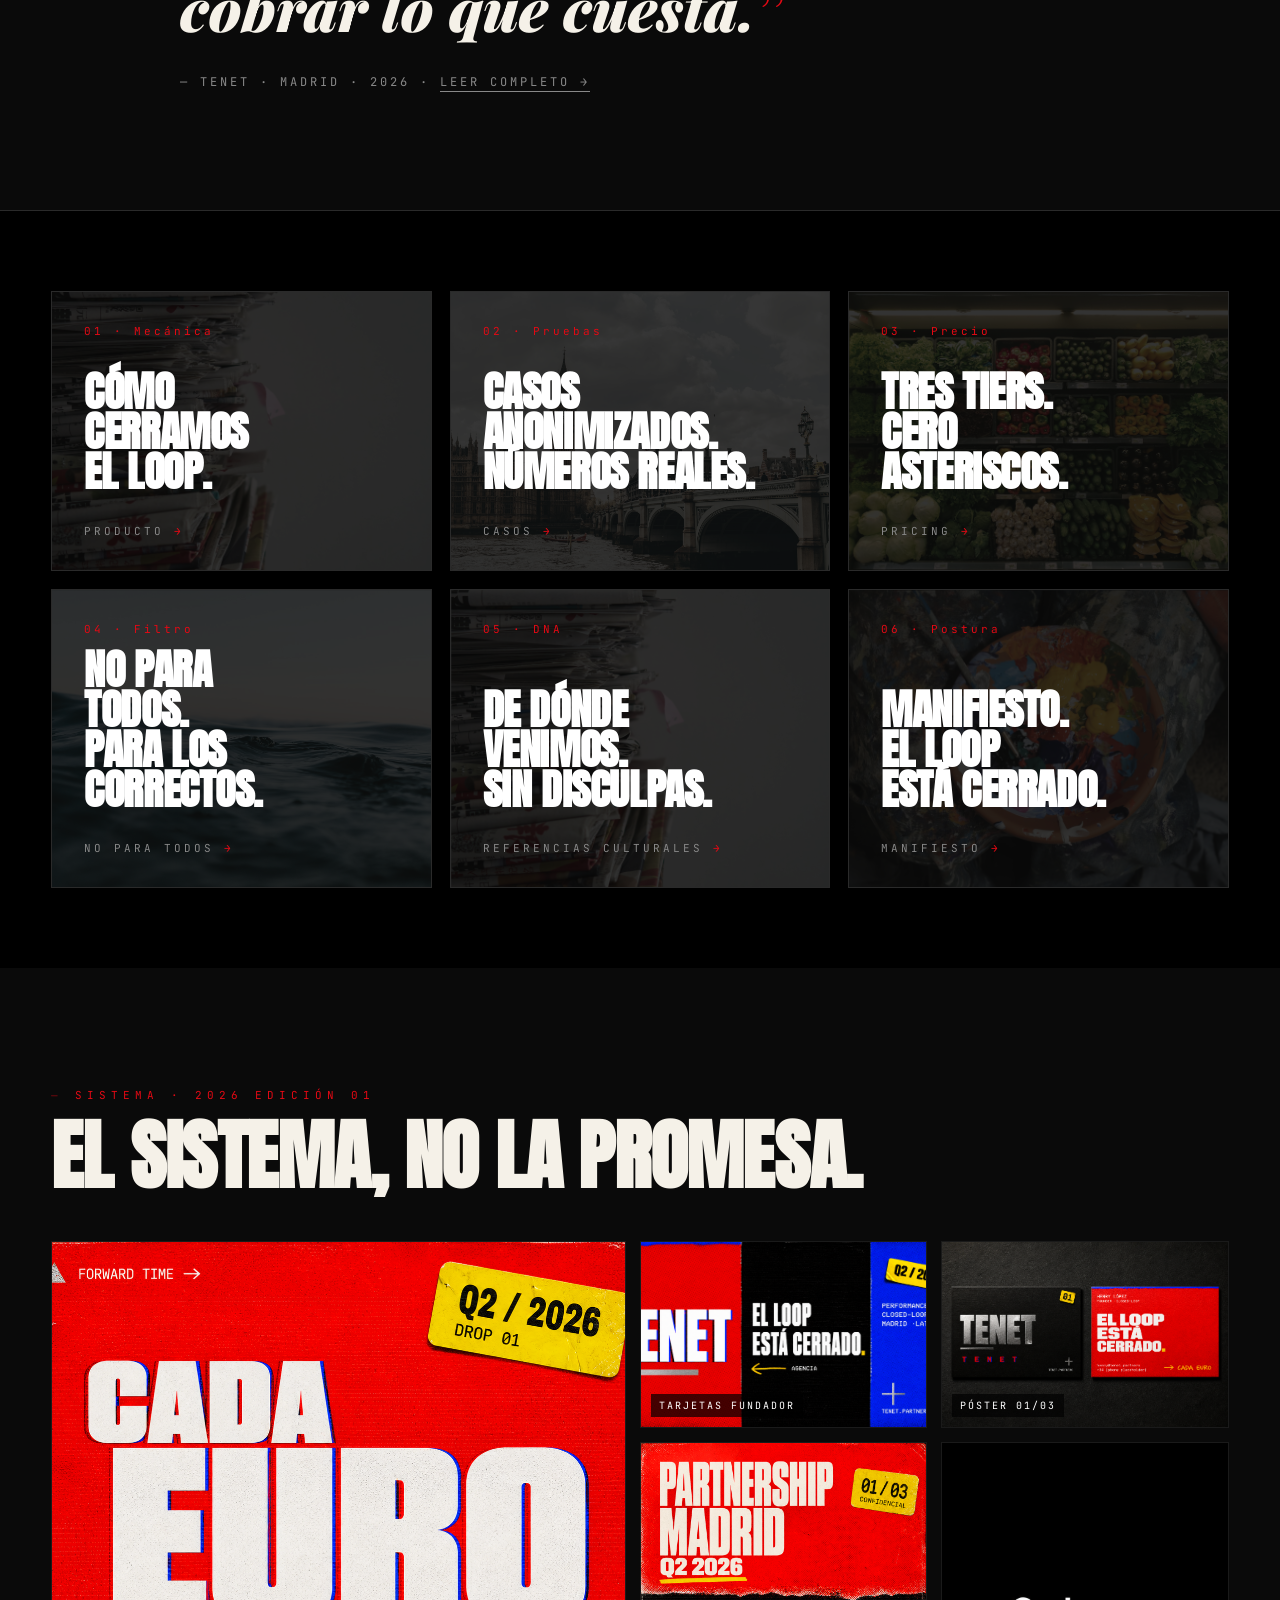
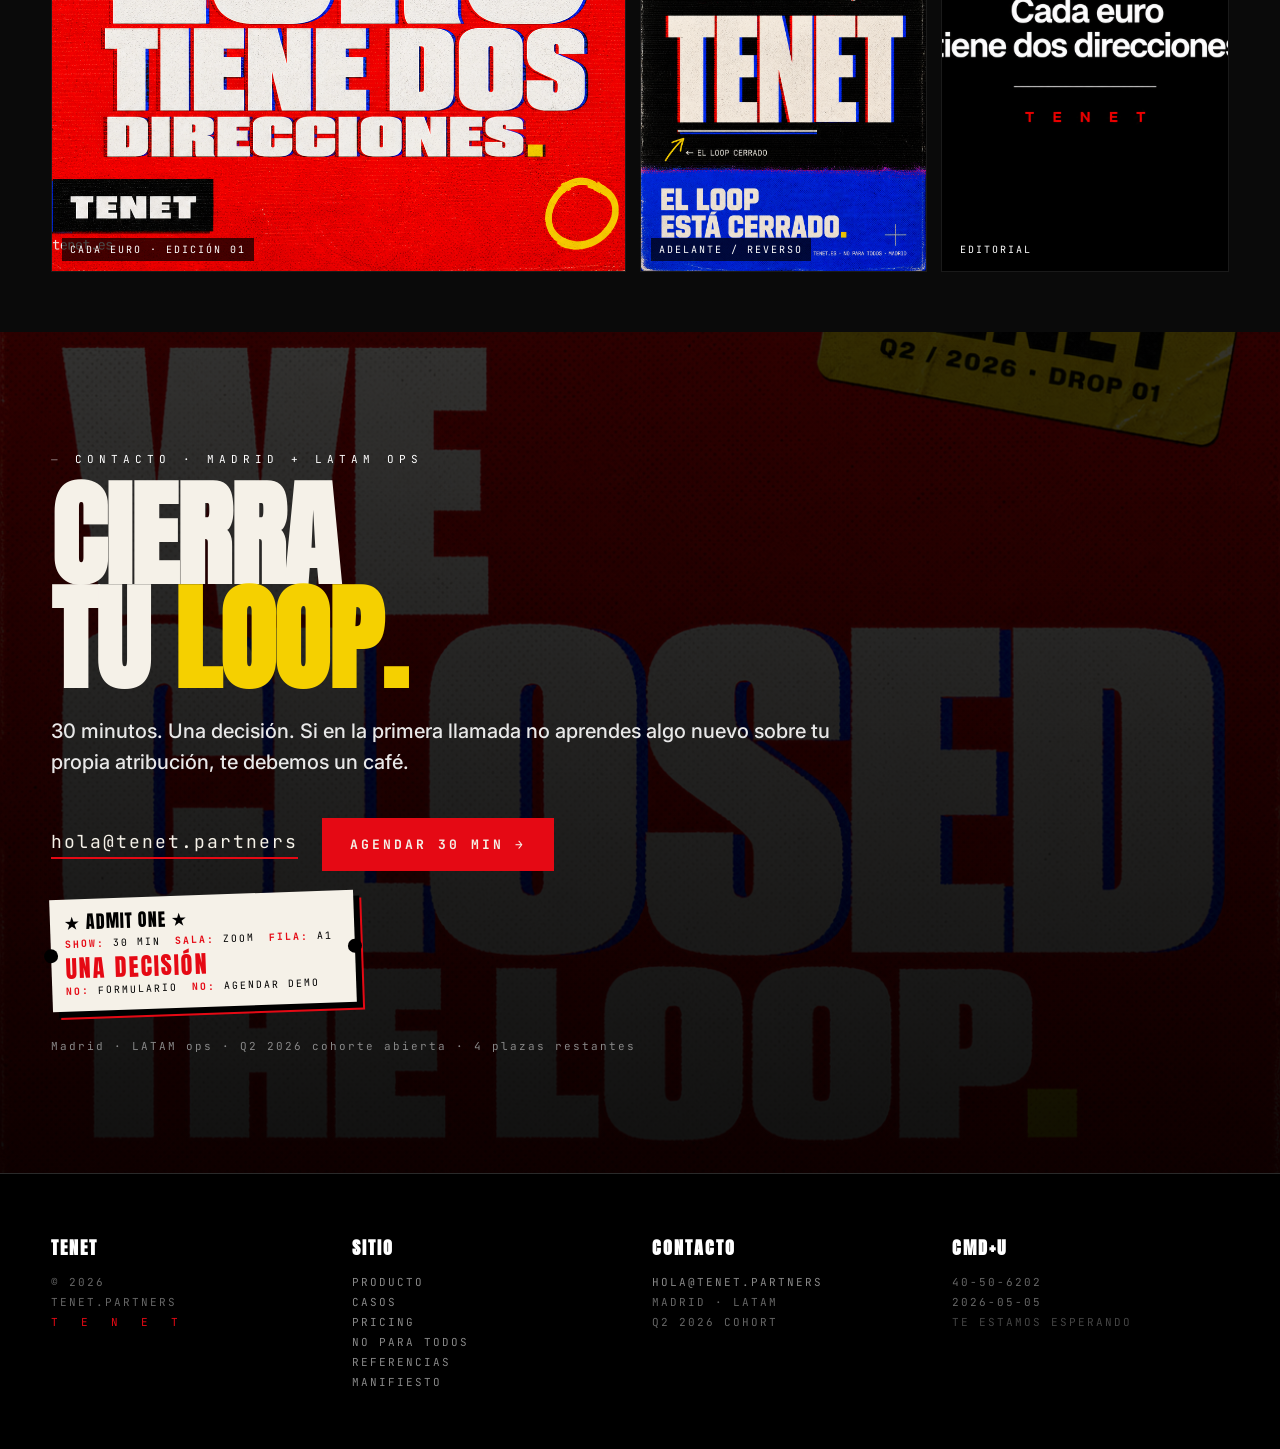
==== commit f05ab3b8: "Revert "fusion v1: terracotta paleta + Oswald display + Aury silhouette + AURY ON · TENET wordmark" " ====
--- a/index.html
+++ b/index.html
@@ -23,11 +23,10 @@
 </head>
 <body class="vhs">
 
+<div class="vhs-tag">▶ PLAY · SP · 2026</div>
+
 <nav class="nav">
-  <a href="/" class="brand">
-    <span class="pin"><svg viewBox="0 0 400 500"><path d="M200 50 C 165 50, 140 75, 135 110 C 132 130, 138 148, 148 158 C 145 168, 142 178, 142 192 C 142 210, 148 225, 158 235 C 152 245, 145 258, 138 275 C 125 305, 115 340, 110 380 C 108 410, 115 435, 130 450 C 145 460, 165 462, 175 462 L 175 470 L 165 478 L 150 478 L 145 485 L 175 485 L 200 478 L 225 485 L 255 485 L 250 478 L 235 478 L 225 470 L 225 462 C 235 462, 255 460, 270 450 C 285 435, 292 410, 290 380 C 285 340, 275 305, 262 275 C 255 258, 248 245, 242 235 C 252 225, 258 210, 258 192 C 258 178, 255 168, 252 158 C 262 148, 268 130, 265 110 C 260 75, 235 50, 200 50 Z" fill="currentColor"/></svg></span>
-    AURY ON · TENET
-  </a>
+  <a href="/" class="brand">T E N E T</a>
   <ul>
     <li><a href="producto.html">Producto</a></li>
     <li><a href="casos.html">Casos</a></li>
@@ -43,7 +42,7 @@
 <header class="hero" id="top">
   <div class="stack">
     <div>
-      <div class="kick">Marketing 360 · Madrid · 2026</div>
+      <div class="kick">Agencia técnica · Madrid · 2026</div>
       <h1>
         <span class="word">TOMAMOS</span>
         <span class="word shift">TU&nbsp;ADQUISICIÓN<span class="stop">.</span></span>
@@ -51,7 +50,7 @@
         <span class="word">A FIN.</span>
       </h1>
       <p class="promise">
-        Auditamos, construimos la landing, instalamos el tracking server-side, configuramos el CRM con tus pipelines, producimos los creativos basados en data, y te entregamos el único producto que importa: <b>la data limpia que te dice qué pasa de verdad</b>.
+        Tomamos tu adquisición digital de <b>extremo a extremo</b>. Auditamos, construimos la landing, instalamos el tracking server-side que tu equipo no puede, configuramos el CRM con tus pipelines, producimos los creativos basados en data, y te entregamos el único producto que importa: <b>la data limpia que te dice qué pasa de verdad</b>.
         <br><br>
         Recuperas entre el <b>30% y el 60%</b> de las conversiones que iOS, GDPR y los bloqueadores te están escondiendo. <b>14 días</b>. Desde <b>€600/mes</b>. Devolución 100% en los primeros 60 días si no hay match.
       </p>
@@ -61,19 +60,9 @@
       </div>
       <div class="divider-loop">30 minutos · Una decisión · Sin formulario</div>
     </div>
-    <div class="visual terracotta">
-      <svg viewBox="0 0 400 500" xmlns="http://www.w3.org/2000/svg">
-        <path d="M200 50 C 165 50, 140 75, 135 110 C 132 130, 138 148, 148 158 C 145 168, 142 178, 142 192 C 142 210, 148 225, 158 235 C 152 245, 145 258, 138 275 C 125 305, 115 340, 110 380 C 108 410, 115 435, 130 450 C 145 460, 165 462, 175 462 L 175 470 L 165 478 L 150 478 L 145 485 L 175 485 L 200 478 L 225 485 L 255 485 L 250 478 L 235 478 L 225 470 L 225 462 C 235 462, 255 460, 270 450 C 285 435, 292 410, 290 380 C 285 340, 275 305, 262 275 C 255 258, 248 245, 242 235 C 252 225, 258 210, 258 192 C 258 178, 255 168, 252 158 C 262 148, 268 130, 265 110 C 260 75, 235 50, 200 50 Z" fill="currentColor"/>
-      </svg>
-      <div class="badge">
-        <svg viewBox="0 0 400 500"><path d="M200 50 C 165 50, 140 75, 135 110 C 132 130, 138 148, 148 158 C 145 168, 142 178, 142 192 C 142 210, 148 225, 158 235 C 152 245, 145 258, 138 275 C 125 305, 115 340, 110 380 C 108 410, 115 435, 130 450 C 145 460, 165 462, 175 462 L 175 485 L 225 485 L 225 462 C 235 462, 255 460, 270 450 C 285 435, 292 410, 290 380 C 285 340, 275 305, 262 275 C 255 258, 248 245, 242 235 C 252 225, 258 210, 258 192 C 258 178, 255 168, 252 158 C 262 148, 268 130, 265 110 C 260 75, 235 50, 200 50 Z" fill="currentColor"/></svg>
-      </div>
-      <div class="meta">
-        <div class="label">AURY ON ·</div>
-        <div class="h">TENET</div>
-        <hr>
-        <div class="sub">MADRID · 2026</div>
-      </div>
+    <div class="visual">
+      <img src="assets/img/hero-we-closed-the-loop.png" alt="WE CLOSED THE LOOP — TENET poster">
+      <div class="stamp">Q2 / 2026 · EDICIÓN 01</div>
     </div>
   </div>
 </header>
--- a/assets/site.css
+++ b/assets/site.css
@@ -2,33 +2,22 @@
    body: y2k skater grew up · soul: mad men
    no consensus. no setup fees. no negotiation. */
 
-@import url('https://fonts.googleapis.com/css2?family=Oswald:wght@400;500;600;700&family=Inter:wght@400;500;600;700;900&family=JetBrains+Mono:wght@400;500;700&family=Playfair+Display:ital,wght@1,700;1,900&family=Caveat:wght@700&display=swap');
+@import url('https://fonts.googleapis.com/css2?family=Anton&family=Archivo+Black&family=Inter:wght@400;500;700;900&family=JetBrains+Mono:wght@400;700&family=Playfair+Display:ital,wght@1,900&family=VT323&display=swap');
 
 :root{
-  /* — fusion palette · AURY ON umbrella — */
-  --orange:#B85A3A;          /* terracotta brick · main accent */
-  --orange-deep:#9A4528;     /* hover / pressed */
-  --orange-soft:#D08560;     /* tints */
-  --cream:#EDE4D8;           /* primary warm background */
-  --cream-paper:#F5EFE3;     /* paper surface */
-  --navy:#0A1A30;            /* primary dark · body bg */
-  --navy-deep:#050D1C;       /* deeper dark */
-  --navy-soft:#1A2B45;       /* softer dark */
-  --yellow:#E8C04A;          /* desaturated mustard accent */
-  --green:#2D9E6B;           /* success / confirmations */
-  --ink:#0F0F0F;             /* hard text */
-
-  /* — legacy aliases · keep existing markup working — */
-  --red:var(--orange);
-  --red-deep:var(--orange-deep);
-  --blue:var(--navy-soft);
-  --bone:var(--cream);
+  --red:#E50914;
+  --red-deep:#B30710;
+  --blue:#1B3CFF;
+  --yellow:#F5D000;
+  --bone:#F5F1E8;
+  --ink:#0A0A0A;
   --ash:#1A1A1A;
-  --line:#2A2333;
+  --line:#2A2A2A;
+  --green:#5fff7e;
 }
 
 *{box-sizing:border-box;margin:0;padding:0}
-html,body{background:var(--navy);color:var(--cream);font-family:'Inter',system-ui,sans-serif;-webkit-font-smoothing:antialiased;overflow-x:hidden}
+html,body{background:var(--ink);color:var(--bone);font-family:'Inter',system-ui,sans-serif;-webkit-font-smoothing:antialiased;overflow-x:hidden}
 body{
   background-image:url('textures/grain.svg');
   background-size:400px 400px;
@@ -44,17 +33,12 @@
   position:fixed;top:0;left:0;right:0;z-index:50;
   display:flex;justify-content:space-between;align-items:center;
   padding:18px 32px;
-  background:linear-gradient(180deg,rgba(10,26,48,.95),rgba(10,26,48,.8) 60%,rgba(10,26,48,0));
-  backdrop-filter:blur(10px);
+  background:linear-gradient(180deg,rgba(0,0,0,.92),rgba(0,0,0,.55) 70%,transparent);
+  backdrop-filter:blur(8px);
   font-family:'JetBrains Mono',monospace;font-size:12px;letter-spacing:2px;text-transform:uppercase;
 }
-.nav .brand{font-weight:700;letter-spacing:6px;font-size:14px;display:flex;align-items:center;gap:10px;color:var(--cream)}
-.nav .brand .pin{
-  width:22px;height:22px;border-radius:50%;
-  background:var(--orange);
-  display:inline-flex;align-items:center;justify-content:center;
-}
-.nav .brand .pin svg{width:14px;height:auto;color:var(--cream)}
+.nav .brand{font-weight:900;letter-spacing:8px;font-size:14px;display:flex;align-items:center;gap:8px}
+.nav .brand::before{content:"●";color:var(--red);font-size:9px}
 .nav ul{display:flex;gap:24px;list-style:none}
 .nav ul a{position:relative;padding:6px 0}
 .nav ul a:hover{color:var(--red)}
@@ -67,51 +51,60 @@
 }
 .nav .cta:hover{background:var(--red);color:var(--bone)}
 
-/* ─── subtle grain overlay (replaces VHS scanlines) ─── */
+/* ─── VHS overlay (always-on, low-opacity) ─── */
 .vhs::before{
   content:"";position:fixed;inset:0;z-index:99;pointer-events:none;
-  background:url('textures/grain.svg') center/400px;
-  opacity:.18;mix-blend-mode:overlay;
-}
-.vhs::after{display:none}
-.vhs-tag{display:none}
+  background:repeating-linear-gradient(0deg,
+    rgba(255,255,255,.025) 0,
+    rgba(255,255,255,.025) 1px,
+    transparent 1px,
+    transparent 3px);
+  mix-blend-mode:overlay;
+}
+.vhs::after{
+  content:"";position:fixed;inset:0;z-index:99;pointer-events:none;
+  background:radial-gradient(ellipse at center, transparent 55%, rgba(0,0,0,.45) 100%);
+}
+.vhs-tag{
+  position:fixed;top:64px;right:18px;z-index:60;
+  font-family:'VT323','JetBrains Mono',monospace;font-size:18px;color:var(--green);
+  letter-spacing:2px;text-shadow:0 0 4px rgba(95,255,126,.6);
+  display:flex;align-items:center;gap:6px;
+}
+.vhs-tag::before{content:"▶";animation:bl 1.2s infinite}
+@keyframes bl{50%{opacity:0}}
 
 /* ─── ticker ─── */
 .ticker{
-  background:var(--orange);color:var(--cream);
+  background:var(--red);color:var(--bone);
   font-family:'JetBrains Mono',monospace;font-size:11px;letter-spacing:3px;text-transform:uppercase;
-  padding:10px 0;overflow:hidden;white-space:nowrap;
-  border-bottom:1px solid var(--orange-deep);border-top:1px solid var(--orange-deep);
-}
-.ticker .track{display:inline-block;animation:tk 48s linear infinite;padding-left:100%}
+  padding:8px 0;overflow:hidden;white-space:nowrap;
+  border-bottom:1px solid #000;border-top:1px solid #000;
+}
+.ticker .track{display:inline-block;animation:tk 38s linear infinite;padding-left:100%}
 .ticker .track span{margin-right:48px}
-.ticker .track span::before{content:"·  ";color:var(--cream);opacity:.7}
+.ticker .track span::before{content:"●  ";color:#000}
 @keyframes tk{from{transform:translateX(0)}to{transform:translateX(-100%)}}
 
 /* ─── hero ─── */
 .hero{
   min-height:100vh;
   position:relative;display:flex;align-items:center;justify-content:center;
-  background:var(--navy);
+  background:#000;
   overflow:hidden;padding-top:80px;
-}
-.hero::before{
-  content:"";position:absolute;inset:0;
-  background:linear-gradient(135deg,rgba(184,90,58,.12) 0%,transparent 50%);
-  pointer-events:none;
 }
 .hero .stack{
   display:grid;grid-template-columns:1.1fr .9fr;gap:48px;
   width:min(1400px,92vw);align-items:center;
 }
 .hero h1{
-  font-family:'Oswald','Inter',sans-serif;font-weight:600;
-  font-size:clamp(56px,9vw,128px);line-height:.92;
-  text-transform:uppercase;letter-spacing:-.005em;
+  font-family:'Anton','Archivo Black',sans-serif;
+  font-size:clamp(64px,11vw,168px);line-height:.85;
+  text-transform:uppercase;letter-spacing:-.02em;
   position:relative;
 }
 .hero h1 .word{display:block}
-.hero h1 .word.shift{color:var(--cream)}
+.hero h1 .word.shift{color:var(--bone);text-shadow:3px 0 0 var(--red),-3px 0 0 var(--blue);}
 .hero h1 .stop{color:var(--yellow)}
 .hero .kick{
   font-family:'JetBrains Mono',monospace;font-size:11px;letter-spacing:4px;
@@ -130,66 +123,27 @@
   font-size:13px;letter-spacing:3px;text-transform:uppercase;font-weight:700;
   cursor:pointer;border:none;
 }
-.btn.red{background:var(--orange);color:var(--cream)}
-.btn.red:hover{background:var(--orange-deep)}
+.btn.red{background:var(--red);color:var(--bone)}
+.btn.red:hover{background:var(--red-deep)}
 .btn.ghost{background:transparent;color:var(--bone);border:1px solid #555}
 .btn.ghost:hover{border-color:var(--bone)}
 .btn.yellow{background:var(--yellow);color:#000}
 .btn.yellow:hover{background:#fff}
 .hero .visual{position:relative}
-.hero .visual img,.hero .visual svg{width:100%;display:block}
-.hero .visual.terracotta{
-  background:var(--orange);
-  padding:48px 40px;
-  position:relative;
-  aspect-ratio:1/1;
-  display:flex;align-items:center;justify-content:center;
-  background-image:url('textures/grain.svg');
-  background-size:300px;background-blend-mode:multiply;
-}
-.hero .visual.terracotta svg{
-  width:60%;height:auto;color:var(--cream);
-  filter:drop-shadow(0 8px 24px rgba(0,0,0,.25));
-}
-.hero .visual .badge{
-  position:absolute;left:16px;bottom:16px;
-  width:64px;height:64px;border-radius:50%;
-  background:var(--navy);
-  display:flex;align-items:center;justify-content:center;
-  box-shadow:0 0 0 2px var(--cream),0 8px 16px rgba(0,0,0,.3);
-}
-.hero .visual .badge svg{width:42px;height:auto;color:var(--cream)}
-.hero .visual .meta{
-  position:absolute;right:24px;bottom:24px;
-  text-align:right;
-}
-.hero .visual .meta .label{
-  font-family:'JetBrains Mono',monospace;
-  font-size:10px;letter-spacing:3px;color:var(--cream);
-  opacity:.85;text-transform:uppercase;
-}
-.hero .visual .meta .h{
-  font-family:'Oswald',sans-serif;font-weight:600;
-  font-size:42px;color:var(--cream);
-  letter-spacing:.02em;line-height:.95;
-  margin-top:6px;
-}
-.hero .visual .meta hr{
-  border:0;border-top:1px solid var(--cream);
-  margin:8px 0;width:80px;margin-left:auto;
-  opacity:.6;
-}
-.hero .visual .meta .sub{
-  font-family:'JetBrains Mono',monospace;
-  font-size:10px;letter-spacing:3px;color:var(--cream);
-  opacity:.75;text-transform:uppercase;
+.hero .visual img{width:100%;border:1px solid #1c1c1c;filter:saturate(1.05)}
+.hero .stamp{
+  position:absolute;top:-18px;right:-18px;
+  background:var(--yellow);color:#000;
+  font-family:'JetBrains Mono',monospace;font-weight:700;
+  font-size:11px;letter-spacing:2px;padding:8px 12px;
+  transform:rotate(6deg);box-shadow:0 8px 20px rgba(0,0,0,.45);
 }
 
 /* ─── parental advisory plate (original — NOT the RIAA mark) ─── */
 .advisory{
   display:inline-block;background:#000;color:#fff;
   border:2px solid #fff;padding:8px 14px;
-  font-family:'Oswald','Inter',sans-serif;line-height:.95;letter-spacing:1px;
+  font-family:'Anton',sans-serif;line-height:.95;letter-spacing:1px;
   text-transform:uppercase;
 }
 .advisory .top{font-size:14px}
@@ -211,7 +165,7 @@
 .stickerbomb .grid{display:grid;grid-template-columns:repeat(6,1fr);gap:18px;max-width:1280px;margin:0 auto}
 .stk{
   position:relative;padding:18px;display:flex;align-items:center;justify-content:center;
-  font-family:'Oswald','Inter',sans-serif;text-transform:uppercase;letter-spacing:1px;
+  font-family:'Anton',sans-serif;text-transform:uppercase;letter-spacing:1px;
   text-align:center;line-height:.95;border:2px solid #000;
   box-shadow:4px 4px 0 #000;cursor:default;
   transition:transform .15s ease;
@@ -246,7 +200,7 @@
 }
 .eyebrow::before{content:'⏤  '}
 h2.section-title{
-  font-family:'Oswald','Inter',sans-serif;font-size:clamp(40px,6vw,84px);line-height:.95;
+  font-family:'Anton',sans-serif;font-size:clamp(40px,6vw,84px);line-height:.95;
   text-transform:uppercase;letter-spacing:-.01em;margin-bottom:32px;
 }
 h2.section-title .y{color:var(--yellow)}
@@ -270,7 +224,7 @@
 }
 .pagehead .crumbs span{color:var(--red)}
 .pagehead h1{
-  font-family:'Oswald','Inter',sans-serif;font-size:clamp(56px,9vw,140px);
+  font-family:'Anton',sans-serif;font-size:clamp(56px,9vw,140px);
   text-transform:uppercase;line-height:.9;letter-spacing:-.01em;margin-bottom:24px;
 }
 .pagehead h1 .y{color:var(--yellow)}
@@ -289,7 +243,7 @@
 .problem .lede{color:#222}
 .numbers{display:grid;grid-template-columns:repeat(3,1fr);gap:32px;margin-top:64px}
 .numbers .n{padding:24px 0;border-top:2px solid #000}
-.numbers .n .big{font-family:'Oswald','Inter',sans-serif;font-size:96px;line-height:1;color:var(--red)}
+.numbers .n .big{font-family:'Anton',sans-serif;font-size:96px;line-height:1;color:var(--red)}
 .numbers .n .lab{font-family:'JetBrains Mono',monospace;font-size:11px;letter-spacing:2px;text-transform:uppercase;margin-top:14px;color:#000}
 .numbers .n .src{font-size:11px;color:#666;margin-top:8px;font-style:italic}
 
@@ -306,7 +260,7 @@
   font-family:'JetBrains Mono',monospace;font-size:13px;letter-spacing:2px;color:var(--red);
   padding-top:6px;
 }
-.step h3{font-family:'Oswald','Inter',sans-serif;font-size:28px;text-transform:uppercase;letter-spacing:.02em;line-height:1;margin-bottom:10px}
+.step h3{font-family:'Anton',sans-serif;font-size:28px;text-transform:uppercase;letter-spacing:.02em;line-height:1;margin-bottom:10px}
 .step p{color:#bdbdbd;line-height:1.6;font-size:15px}
 .step .tag{display:inline-block;font-family:'JetBrains Mono',monospace;font-size:10px;letter-spacing:2px;color:var(--yellow);margin-top:8px}
 
@@ -339,7 +293,7 @@
   text-transform:uppercase;margin-bottom:8px;
 }
 .thps h2{
-  font-family:'Oswald','Inter',sans-serif;font-size:clamp(48px,7vw,100px);
+  font-family:'Anton',sans-serif;font-size:clamp(48px,7vw,100px);
   text-transform:uppercase;color:#fff;line-height:.95;letter-spacing:-.01em;margin-bottom:8px;
 }
 .thps .timer{
@@ -374,8 +328,8 @@
 }
 .tier:hover{transform:translateY(-4px)}
 .tier .label{font-family:'JetBrains Mono',monospace;font-size:11px;letter-spacing:3px;color:var(--yellow);text-transform:uppercase}
-.tier h3{font-family:'Oswald','Inter',sans-serif;font-size:42px;text-transform:uppercase;letter-spacing:.01em;line-height:1}
-.tier .price{font-family:'Oswald','Inter',sans-serif;font-size:64px;line-height:1;color:var(--bone)}
+.tier h3{font-family:'Anton',sans-serif;font-size:42px;text-transform:uppercase;letter-spacing:.01em;line-height:1}
+.tier .price{font-family:'Anton',sans-serif;font-size:64px;line-height:1;color:var(--bone)}
 .tier .price small{font-size:14px;font-family:'JetBrains Mono',monospace;letter-spacing:2px;color:#888;display:block;margin-top:6px}
 .tier ul{list-style:none;display:flex;flex-direction:column;gap:10px;margin-top:8px;font-size:14px;color:#cfcfcf}
 .tier ul li::before{content:"→ ";color:var(--red)}
@@ -396,7 +350,7 @@
 .kill,.keep{padding:28px;border:1px solid var(--line)}
 .kill{background:#120606;border-color:#3a0a0a}
 .keep{background:#06120a;border-color:#0a3a1f}
-.kill h3,.keep h3{font-family:'Oswald','Inter',sans-serif;font-size:32px;text-transform:uppercase;margin-bottom:18px;letter-spacing:.02em}
+.kill h3,.keep h3{font-family:'Anton',sans-serif;font-size:32px;text-transform:uppercase;margin-bottom:18px;letter-spacing:.02em}
 .kill h3{color:var(--red)}
 .keep h3{color:var(--green)}
 .kill ul,.keep ul{list-style:none;display:flex;flex-direction:column;gap:12px}
@@ -438,7 +392,7 @@
 .ncard .bg{position:absolute;inset:0;opacity:.18;background-size:cover;background-position:center;filter:grayscale(.4) saturate(1.1)}
 .ncard:hover .bg{opacity:.32}
 .ncard .num{position:relative;z-index:2;font-family:'JetBrains Mono',monospace;font-size:11px;letter-spacing:3px;color:var(--red)}
-.ncard h3{position:relative;z-index:2;margin-top:auto;font-family:'Oswald','Inter',sans-serif;font-size:42px;text-transform:uppercase;line-height:.95;letter-spacing:-.01em}
+.ncard h3{position:relative;z-index:2;margin-top:auto;font-family:'Anton',sans-serif;font-size:42px;text-transform:uppercase;line-height:.95;letter-spacing:-.01em}
 .ncard .arr{position:relative;z-index:2;font-family:'JetBrains Mono',monospace;font-size:11px;color:#888;letter-spacing:3px;margin-top:18px;text-transform:uppercase}
 .ncard .arr::after{content:" →";color:var(--red)}
 .ncard{display:flex;flex-direction:column;gap:14px}
@@ -451,7 +405,7 @@
   display:flex;flex-direction:column;gap:8px;position:relative;
 }
 .dna .ref .yr{font-family:'JetBrains Mono',monospace;font-size:11px;color:var(--yellow);letter-spacing:3px}
-.dna .ref h3{font-family:'Oswald','Inter',sans-serif;font-size:24px;text-transform:uppercase;letter-spacing:.02em;line-height:1.05}
+.dna .ref h3{font-family:'Anton',sans-serif;font-size:24px;text-transform:uppercase;letter-spacing:.02em;line-height:1.05}
 .dna .ref .med{font-family:'JetBrains Mono',monospace;font-size:10px;color:#888;letter-spacing:2px;text-transform:uppercase}
 .dna .ref p{font-size:14px;line-height:1.55;color:#bdbdbd;margin-top:6px}
 .dna .ref .tag{
@@ -471,13 +425,13 @@
   background-image:url('textures/grain.svg');background-size:300px;background-blend-mode:multiply;
 }
 .zine .cover .topline{font-family:'JetBrains Mono',monospace;font-size:11px;letter-spacing:3px;text-transform:uppercase;color:#000;background:var(--yellow);display:inline-block;padding:4px 8px;margin-bottom:16px}
-.zine .cover .name{font-family:'Oswald','Inter',sans-serif;font-size:96px;letter-spacing:-.02em;text-transform:uppercase;line-height:.85}
+.zine .cover .name{font-family:'Anton',sans-serif;font-size:96px;letter-spacing:-.02em;text-transform:uppercase;line-height:.85}
 .zine .cover .name .stop{color:var(--yellow)}
 .zine .cover .issue{font-family:'JetBrains Mono',monospace;font-size:14px;letter-spacing:2px;text-transform:uppercase;margin-top:14px;color:#000;background:#fff;display:inline-block;padding:6px 10px}
 .zine .cover .lines{margin-top:32px;display:flex;flex-direction:column;gap:6px;font-family:'Inter',sans-serif;font-weight:700;font-size:15px;line-height:1.3}
 .zine .cover .lines b{color:var(--yellow)}
 .zine .cover .barcode{position:absolute;bottom:14px;right:14px;background:#fff;color:#000;padding:6px 8px;font-family:'JetBrains Mono',monospace;font-size:10px;letter-spacing:2px}
-.zine .right h2{font-family:'Oswald','Inter',sans-serif;font-size:clamp(40px,5vw,72px);text-transform:uppercase;line-height:.95;color:#000;margin-bottom:18px}
+.zine .right h2{font-family:'Anton',sans-serif;font-size:clamp(40px,5vw,72px);text-transform:uppercase;line-height:.95;color:#000;margin-bottom:18px}
 .zine .right p{font-size:17px;line-height:1.6;color:#222;margin-bottom:16px}
 .zine .right .by{font-family:'JetBrains Mono',monospace;font-size:11px;letter-spacing:3px;color:#666;text-transform:uppercase;margin-top:24px}
 
@@ -490,11 +444,11 @@
 }
 .case:hover{border-color:var(--red)}
 .case .vert{font-family:'JetBrains Mono',monospace;font-size:10px;letter-spacing:3px;color:var(--yellow);text-transform:uppercase}
-.case h3{font-family:'Oswald','Inter',sans-serif;font-size:36px;text-transform:uppercase;letter-spacing:.01em;line-height:1}
+.case h3{font-family:'Anton',sans-serif;font-size:36px;text-transform:uppercase;letter-spacing:.01em;line-height:1}
 .case .row{display:grid;grid-template-columns:1fr 1fr;gap:14px;margin-top:8px}
 .case .row .k{padding:14px;background:#000;border-left:3px solid var(--red)}
 .case .row .k .lab{font-family:'JetBrains Mono',monospace;font-size:9px;letter-spacing:2px;color:#888;text-transform:uppercase}
-.case .row .k .v{font-family:'Oswald','Inter',sans-serif;font-size:32px;color:var(--bone);margin-top:4px;line-height:1}
+.case .row .k .v{font-family:'Anton',sans-serif;font-size:32px;color:var(--bone);margin-top:4px;line-height:1}
 .case p{font-size:14px;line-height:1.6;color:#bdbdbd}
 .case .stamp-an{position:absolute;top:14px;right:14px;font-family:'JetBrains Mono',monospace;font-size:9px;letter-spacing:2px;color:#666;text-transform:uppercase;border:1px solid #444;padding:4px 8px}
 
@@ -506,7 +460,7 @@
   display:flex;justify-content:space-between;align-items:center;gap:24px;
 }
 .faq:last-child .q{border-bottom:1px solid var(--line)}
-.faq .q .ask{font-family:'Oswald','Inter',sans-serif;font-size:24px;text-transform:uppercase;letter-spacing:.01em;line-height:1.1}
+.faq .q .ask{font-family:'Anton',sans-serif;font-size:24px;text-transform:uppercase;letter-spacing:.01em;line-height:1.1}
 .faq .q .plus{font-family:'JetBrains Mono',monospace;color:var(--red);font-size:20px;flex-shrink:0}
 .faq details[open] .q .plus{transform:rotate(45deg)}
 .faq .a{padding:0 0 28px 0;color:#bdbdbd;font-size:16px;line-height:1.6;max-width:780px}
@@ -523,7 +477,7 @@
 }
 .contact::before{content:"";position:absolute;inset:0;background:linear-gradient(180deg,rgba(0,0,0,.55),rgba(0,0,0,.85));z-index:1}
 .contact .wrap{position:relative;z-index:2}
-.contact h2{font-family:'Oswald','Inter',sans-serif;font-size:clamp(56px,9vw,144px);text-transform:uppercase;line-height:.9;letter-spacing:-.01em}
+.contact h2{font-family:'Anton',sans-serif;font-size:clamp(56px,9vw,144px);text-transform:uppercase;line-height:.9;letter-spacing:-.01em}
 .contact h2 .y{color:var(--yellow)}
 .contact .row{display:flex;gap:24px;margin-top:40px;flex-wrap:wrap;align-items:center}
 .contact .mail{font-family:'JetBrains Mono',monospace;font-size:18px;letter-spacing:2px;border-bottom:2px solid var(--red);padding-bottom:4px}
@@ -535,7 +489,7 @@
 }
 footer .wrap{display:grid;grid-template-columns:repeat(4,1fr);gap:24px;align-items:start}
 footer .col{display:flex;flex-direction:column;gap:6px}
-footer .col h4{font-family:'Oswald','Inter',sans-serif;font-size:18px;color:#fff;letter-spacing:2px;margin-bottom:8px}
+footer .col h4{font-family:'Anton',sans-serif;font-size:18px;color:#fff;letter-spacing:2px;margin-bottom:8px}
 footer a{color:#888}footer a:hover{color:var(--bone)}
 footer .palindrome{color:var(--red);letter-spacing:8px}
 
@@ -597,7 +551,7 @@
   width:42px;height:42px;border-radius:50%;
   background:radial-gradient(circle at 30% 30%,#c9ff8a,var(--green) 60%,#2a8a3c 100%);
   display:flex;align-items:center;justify-content:center;
-  font-family:'Oswald','Inter',sans-serif;color:#000;font-size:22px;
+  font-family:'Anton',sans-serif;color:#000;font-size:22px;
   flex-shrink:0;box-shadow:inset -3px -3px 6px rgba(0,0,0,.35);
 }
 .achievement .body .lab{
@@ -605,7 +559,7 @@
   color:var(--green);text-transform:uppercase;
 }
 .achievement .body .title{
-  font-family:'Oswald','Inter',sans-serif;font-size:18px;color:#fff;text-transform:uppercase;
+  font-family:'Anton',sans-serif;font-size:18px;color:#fff;text-transform:uppercase;
   letter-spacing:.02em;line-height:1;margin-top:2px;
 }
 .achievement .body .pts{
@@ -656,10 +610,10 @@
 }
 .ticket::before{left:-7px}
 .ticket::after{right:-7px}
-.ticket .head{font-family:'Oswald','Inter',sans-serif;font-size:18px;letter-spacing:1px;line-height:1}
+.ticket .head{font-family:'Anton',sans-serif;font-size:18px;letter-spacing:1px;line-height:1}
 .ticket .row{display:flex;gap:14px;margin-top:6px;font-size:10px}
 .ticket .row b{color:var(--red)}
-.ticket .num{font-family:'Oswald','Inter',sans-serif;font-size:24px;color:var(--red);line-height:1}
+.ticket .num{font-family:'Anton',sans-serif;font-size:24px;color:var(--red);line-height:1}
 
 /* ─── Loading tip strip (Xbox 360) ─── */
 .loadtip{
@@ -697,7 +651,7 @@
 }
 .adinsert .wrap{position:relative;z-index:2;display:grid;grid-template-columns:1fr 1fr;gap:48px;align-items:center}
 .adinsert .left h2{
-  font-family:'Oswald','Inter',sans-serif;font-size:clamp(56px,8vw,120px);line-height:.85;
+  font-family:'Anton',sans-serif;font-size:clamp(56px,8vw,120px);line-height:.85;
   text-transform:uppercase;letter-spacing:-.02em;color:var(--red);
   text-shadow:4px 4px 0 #000, 4px 4px 0 #000;
 }
@@ -714,7 +668,7 @@
   position:absolute;top:-30px;right:-30px;width:140px;height:140px;
   background:var(--red);color:#fff;border-radius:50%;
   display:flex;align-items:center;justify-content:center;text-align:center;
-  font-family:'Oswald','Inter',sans-serif;font-size:18px;text-transform:uppercase;line-height:.95;
+  font-family:'Anton',sans-serif;font-size:18px;text-transform:uppercase;line-height:.95;
   transform:rotate(-12deg);border:3px solid #000;box-shadow:6px 6px 0 #000;
   letter-spacing:.5px;z-index:3;
 }
@@ -723,17 +677,17 @@
   box-shadow:12px 12px 0 var(--red),12px 12px 0 4px #000;
   transform:rotate(2deg);
 }
-.adinsert .right .ticket-stack h3{font-family:'Oswald','Inter',sans-serif;font-size:32px;text-transform:uppercase;line-height:1;margin-bottom:14px;letter-spacing:-.01em}
+.adinsert .right .ticket-stack h3{font-family:'Anton',sans-serif;font-size:32px;text-transform:uppercase;line-height:1;margin-bottom:14px;letter-spacing:-.01em}
 .adinsert .right .ticket-stack ul{list-style:none;display:flex;flex-direction:column;gap:8px;font-size:13px;font-family:'JetBrains Mono',monospace;letter-spacing:1px}
 .adinsert .right .ticket-stack ul li::before{content:"☑  ";color:var(--red);font-weight:700}
-.adinsert .right .ticket-stack .price{font-family:'Oswald','Inter',sans-serif;font-size:48px;color:var(--red);line-height:1;margin-top:18px}
+.adinsert .right .ticket-stack .price{font-family:'Anton',sans-serif;font-size:48px;color:var(--red);line-height:1;margin-top:18px}
 .adinsert .right .ticket-stack .price small{font-size:11px;font-family:'JetBrains Mono',monospace;color:#666;letter-spacing:2px;display:block}
 
 /* ─── Marquee lights (cinema border) ─── */
 .marquee{
   position:relative;padding:16px 24px;background:#000;
   border-top:1px dashed #2a2a2a;border-bottom:1px dashed #2a2a2a;
-  text-align:center;font-family:'Oswald','Inter',sans-serif;font-size:18px;
+  text-align:center;font-family:'Anton',sans-serif;font-size:18px;
   text-transform:uppercase;letter-spacing:6px;color:var(--bone);
 }
 .marquee::before,.marquee::after{
@@ -774,9 +728,9 @@
 }
 .poster-card .top{position:relative;z-index:2}
 .poster-card .top .lab{font-family:'JetBrains Mono',monospace;font-size:10px;color:var(--yellow);letter-spacing:3px;text-transform:uppercase}
-.poster-card .top h3{font-family:'Oswald','Inter',sans-serif;font-size:38px;text-transform:uppercase;letter-spacing:-.01em;line-height:.95;color:var(--bone);margin-top:8px}
+.poster-card .top h3{font-family:'Anton',sans-serif;font-size:38px;text-transform:uppercase;letter-spacing:-.01em;line-height:.95;color:var(--bone);margin-top:8px}
 .poster-card .mid{position:relative;z-index:2;font-family:'Inter',sans-serif;font-size:12px;color:#888;line-height:1.5}
-.poster-card .bot{position:relative;z-index:2;font-family:'Oswald','Inter',sans-serif;font-size:64px;color:var(--red);text-transform:uppercase;letter-spacing:-.01em;line-height:.9;text-shadow:2px 0 0 var(--blue)}
+.poster-card .bot{position:relative;z-index:2;font-family:'Anton',sans-serif;font-size:64px;color:var(--red);text-transform:uppercase;letter-spacing:-.01em;line-height:.9;text-shadow:2px 0 0 var(--blue)}
 .poster-card .bot small{font-family:'JetBrains Mono',monospace;font-size:11px;color:#666;letter-spacing:3px;display:block;margin-top:8px}
 
 @media(max-width:980px){
